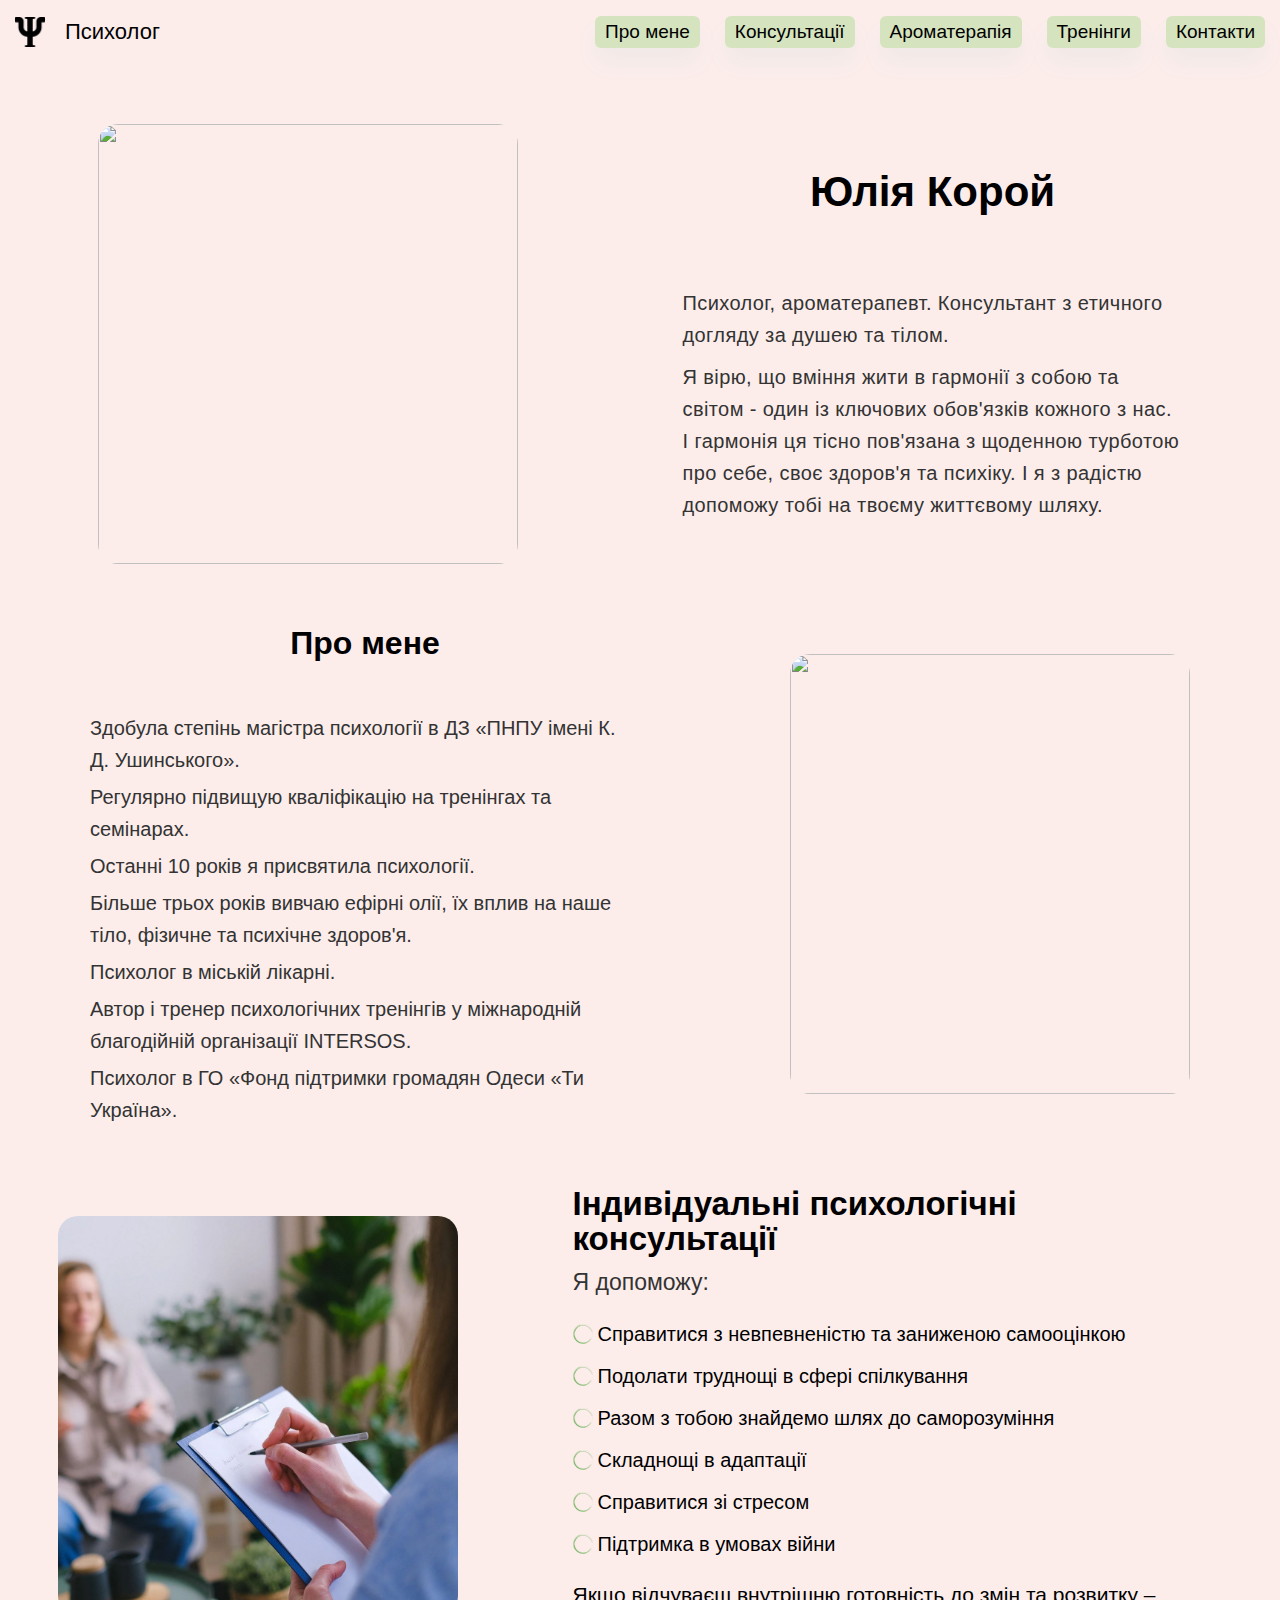
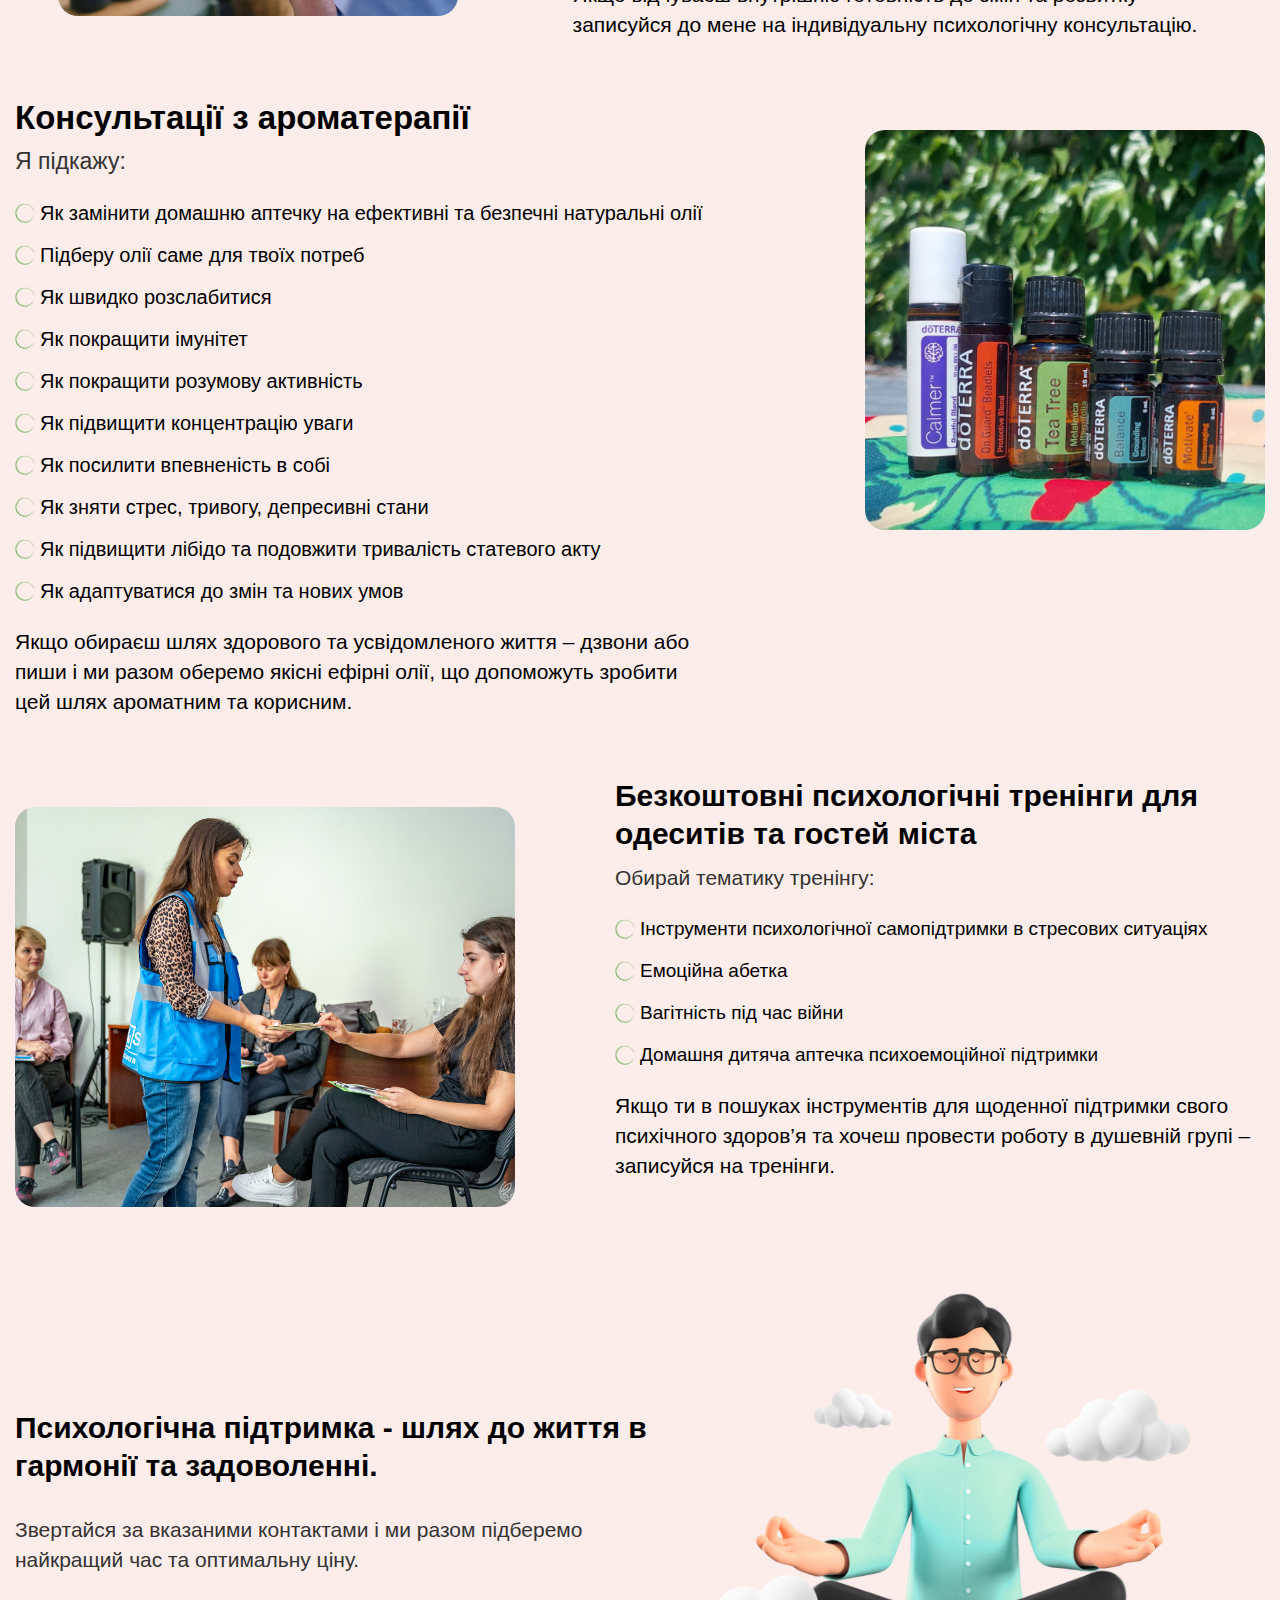
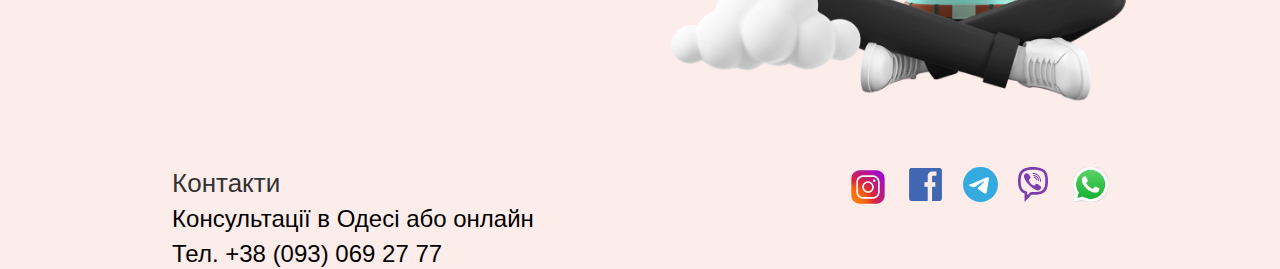
==== index.html @ 840926c4 "adaptive" ====
<!DOCTYPE html>
<html lang="en">
<head>
    <meta charset="UTF-8">
    <meta http-equiv="X-UA-Compatible" content="IE=edge">
    <meta name="viewport" content="width=device-width, initial-scale=1.0">
    <meta name="description" content="Юлія Корой, психолог, ароматерапевт, Одесса. Отметки &quot;Нравится&quot;: 155. -Індивідуальні психологічні консультації;
        -Консультації з ароматерапії;
        -Натуральні олії
        -МК з ароматерапії">
    <title>Yuliia Koroi</title>
    <link rel="stylesheet" href="css/style.min.css">
</head>
<body>
    <header class="header">
        <div class="container header-container">
            <div class="header-content">
                <figure class="header-content-logo-figure">
                    <img class="header-content-logo-img" src="img/3143057.png">
                </figure>
                <a class="header-content-author" href="#">
                    Психолог
                </a>
                <button class="hamburger hamburger--collapse" type="button">
                    <span class="hamburger-box">
                      <span class="hamburger-inner"></span>
                    </span>
                </button>
            </div>
            <nav class="nav">
                <ul class="nav-list">
                    <li class="nav-item">
                        <a class="nav-link" href="#about-me">
                            Про мене
                        </a>
                    </li>
                    <li class="nav-item">
                        <a class="nav-link" href="#services">
                            Консультації
                        </a>
                    </li>
                    <li class="nav-item">
                        <a class="nav-link" href="#consultation">
                            Ароматерапія
                        </a>
                    </li>
                    <li class="nav-item">
                        <a class="nav-link" href="#trainings">
                            Тренінги
                        </a>
                    </li>
                    <li class="nav-item">
                        <a class="nav-link" href="#contacts">
                            Контакти
                        </a>
                    </li>
                </ul>
            </nav>
            <div class="nav-mobile js-nav-mobile">
                <header class="nav-mobile-header">
                <div class="nav-mobile-content">
                    <figure class="nav-mobile-figure">
                        <img class="nav-mobile-img" src="img/3143057.png">
                    </figure>
                    <h3 class="nav-mobile-title">
                        Психолог-ароматерапевт
                    </h3>
                </div>
                    <button class="hamburger hamburger--collapse" type="button">
                        <span class="hamburger-box">
                          <span class="hamburger-inner"></span>
                        </span>
                    </button>
                </header>
                <ul class="nav-mobile-list">
                    <li class="nav-mobile-item">
                        <a class="nav-mobile-link" href="#about-me">
                            Про мене
                        </a>
                    </li>
                    <li class="nav-mobile-item">
                        <a class="nav-mobile-link" href="#services">
                            Психологічні консультації
                        </a>
                    </li>
                    <li class="nav-mobile-item">
                        <a class="nav-mobile-link" href="#consultation">
                            Консультації з ароматерапії
                        </a>
                    </li>
                    <li class="nav-mobile-item">
                        <a class="nav-mobile-link" href="#trainings">
                            Психологічні тренінги
                        </a>
                    </li>
                    <li class="nav-mobile-item">
                        <a class="nav-mobile-link" href="#contacts">
                            Контакти
                        </a>
                    </li>
                </ul>
            </div>
        </div>
    </header>
    <main class="main">
        <section class="psychologist">
            <div class="container psychologist-container">
                <figure class="psychologist-figure">
                    <img class="psychologist-img" src="img/psyhologist-yuliia.JPG"></img>
                </figure>
                <h2 class="psychologist-title psychologist-title-mobile">Юлія Корой</h2>
                <div class="psychologist-content">
                   <h2 class="psychologist-title psychologist-title-desktop">Юлія Корой</h2>
                   <div class="psychologist-paragraphs">
                        <p class="psychologist-text">
                            Психолог, ароматерапевт. Консультант з етичного догляду
                            за душею та тілом.
                        </p>
                        <p class="psychologist-text">
                            Я вірю, що вміння жити в гармонії з
                            собою та світом - один із ключових обов'язків кожного з нас.
                            І гармонія ця тісно пов'язана з щоденною турботою про себе,
                            своє здоров'я та психіку.
                            І я з радістю допоможу тобі на
                            твоєму життєвому шляху.
                        </p>
                    </div>
                </div>
            </div>
        </section>
        <section class="about-me" id="about-me">
            <div class="container about-me-container">
                <h2 class="about-me-title about-me-title-mobile">
                    Про мене
                </h2>
                <div class="about-me-content">
                    <h1 class="about-me-title about-me-title-desktop">
                        Про мене
                    </h1>
                    <div class="about-me-paragraphs">
                        <p class="about-me-text">
                            Здобула степінь магістра психології в ДЗ «ПНПУ імені К.
                            Д. Ушинського».
                        </p>
                        <p class="about-me-text">
                            Регулярно підвищую кваліфікацію на
                            тренінгах та семінарах.
                        </p>
                        <p class="about-me-text">
                            Останні 10 років я присвятила
                            психології.
                        </p>
                        <p class="about-me-text">
                            Більше трьох років вивчаю ефірні олії, їх
                            вплив на наше тіло, фізичне та психічне здоров'я. 
                        </p> 
                        <p class="about-me-text">
                            Психолог в міській лікарні.
                            </p>
                        <p class="about-me-text">
                            Автор і тренер психологічних
                            тренінгів у міжнародній благодійній організації INTERSOS. 
                        </p>
                        <p class="about-me-text">
                            Психолог в ГО «Фонд підтримки громадян Одеси «Ти Україна».
                        </p>
                    </div>
                </div>
                <figure class="about-me-figure">
                    <img class="about-me-img" src="img/about-me-yuliia2.JPG">
                </figure>  
            </div>
        </section>
        <section class="services" id="services">
            <div class="container services-container">
                <figure class="services-figure">
                    <img class="services-img" src="img/psyhologis-consultation.jpg">
                </figure>
                <h2 class="services-title services-title-mobile">
                    Індивідуальні психологічні консультації
                </h2>
                <div class="services-content">
                    <h2 class="services-title services-title-desktop">
                        Індивідуальні психологічні консультації
                    </h2>
                        <h3 class="services-subtitle">
                            Я допоможу:
                        </h3>
                        <ul class="services-list">
                            <li class="services-item">
                                Справитися з невпевненістю та заниженою самооцінкою
                            </li>
                            <li class="services-item">
                                Подолати труднощі в сфері спілкування
                            </li>
                            <li class="services-item">
                                Разом з тобою знайдемо шлях до саморозуміння
                            </li>
                            <li class="services-item">
                                Складнощі в адаптації
                            </li>
                            <li class="services-item">
                                Справитися зі стресом
                            </li>
                            <li class="services-item">
                                Підтримка в умовах війни
                            </li>
                        </ul>
                        <p class="services-text">
                            Якщо відчуваєш внутрішню готовність до змін та розвитку
                            – записуйся до мене на індивідуальну психологічну консультацію.
                        </p>
                    </div>
                </div>
        </section>
        <section class="consultation" id="consultation">
            <div class="container consultation-container">
                <h2 class="consultation-title consultation-title-mobile">
                    Консультації з ароматерапії
                </h2>
                <div class="consultation-content">
                    <h2 class="consultation-title consultation-title-desktop">
                        Консультації з ароматерапії
                    </h2>
                    <h3 class="consultation-subtitle">
                        Я підкажу:
                    </h3>
                    <ul class="consultation-list">
                        <li class="consultation-item">
                            Як замінити домашню аптечку на ефективні та безпечні натуральні олії
                        </li>
                        <li class="consultation-item">
                            Підберу олії саме для твоїх потреб
                        </li>
                        <li class="consultation-item">
                            Як швидко розслабитися
                        </li>
                        <li class="consultation-item">
                            Як покращити імунітет
                        </li>
                        <li class="consultation-item">
                            Як покращити розумову активність
                        </li>
                        <li class="consultation-item">
                            Як підвищити концентрацію уваги
                        </li>
                        <li class="consultation-item">
                            Як посилити впевненість в собі
                        </li>
                        <li class="consultation-item">
                            Як зняти стрес, тривогу, депресивні стани
                        </li>
                        <li class="consultation-item">
                            Як підвищити лібідо та подовжити тривалість статевого акту
                        </li>
                        <li class="consultation-item">
                            Як адаптуватися до змін та нових умов
                        </li>
                    </ul>
                    <p class="consultation-text">
                        Якщо обираєш шлях здорового та усвідомленого життя
                        – дзвони або пиши і ми разом оберемо якісні ефірні олії, що допоможуть
                        зробити цей шлях ароматним та корисним.
                    </p>  
                </div>
                <figure class="consultation-figure">
                    <img class="consultation-img" src="img/aroma-therapia.jpg">
                </figure> 
            </div>
        </section>
        <section class="trainings" id="trainings">
            <div class="container trainings-container">
                <figure class="trainings-figure">
                    <img class="trainings-img" src="img/training.jpg">
                </figure>
                <h2 class="trainings-title trainings-title-mobile">
                    Безкоштовні психологічні тренінги для одеситів та гостей міста
                </h2>
                <div class="trainings-content">
                    <h2 class="trainings-title trainings-title-desktop">
                        Безкоштовні психологічні тренінги для одеситів та гостей міста
                    </h2>
                    <h3 class="trainings-subtitle">
                        Обирай тематику тренінгу:
                    </h3>
                    <ul class="trainings-list">
                        <li class="trainings-item">
                            Інструменти психологічної самопідтримки в стресових ситуаціях
                        </li>
                        <li class="trainings-item">
                            Емоційна абетка
                        </li>
                        <li class="trainings-item">
                            Вагітність під час війни
                        </li>
                        <li class="trainings-item">
                            Домашня дитяча аптечка психоемоційної підтримки
                        </li>
                    </ul>
                    <p class="trainings-text">
                        Якщо ти в пошуках інструментів для щоденної підтримки
                        свого психічного здоров’я та хочеш провести роботу в
                        душевній групі – записуйся на тренінги.
                    </p>
                </div>
            </div>
        </section>
        <section class="intro">
            <div class="container intro-container">
                <div class="intro-content">
                    <h2 class="intro-title">
                        Психологічна підтримка - шлях до життя в гармонії
                        та задоволенні. 
                    </h2>
                    <h3 class="intro-subtitle">
                        Звертайся за вказаними контактами і ми разом підберемо
                        найкращий час та оптимальну ціну.
                    </h3>
                </div>
                <figure class="intro-figure">
                    <img class="intro-img" src="img/intro-meditation-img.png">
                </figure>
            </div>
        </section>
    </main>
    <footer class="footer" id="contacts">
        <div class="container footer-container">
            <div class="footer-contacts">
                <h3 class="footer-title">Контакти</h3>
                <ul class="footer-list">
                    <li class="footer-item">
                        Консультації в Одесі або онлайн
                    </li>
                    <li class="footer-item">
                        <a class="footer-link" href="tel:+380930692777">
                            Тел. +38 (093) 069 27 77 
                        </a>
                    </li>
                </ul>
        </div>
            <ul class="social-list">
                <li class="social-item">
                    <a class="social-link social-link-instagram" href="https://www.instagram.com/yuliia.koroi/">  
                    </a>
                </li>
                <li class="social-item">
                    <a class="social-link social-link-facebook" href="https://www.facebook.com/yuliia.koroi/">
                    </a>
                </li>
                <li class="social-item">
                    <a class="social-link social-link-telegram"  href="https://telegram.me/Yuliia_koroi">
                    </a> 
                </li>
                <li class="social-item">
                    <a class="social-link social-link-viber" href="viber://chat?number=+380930692777">  
                    </a>
                </li>
                <li class="social-item">
                    <a class="social-link social-link-watsapp" href="whatsapp://send?phone=+380930692777">  
                    </a>
                </li>
            </ul>
        </div>
    </footer>

    <script src="./script/jquery-3.6.0.min.js"></script>
    <script src="./script/script.js"></script>
</body>
</html>
---- css/style.min.css ----
/*! destyle.css v3.0.2 | MIT License | https://github.com/nicolas-cusan/destyle.css */*,::before,::after{box-sizing:border-box;border-style:solid;border-width:0}html{line-height:1.15;-webkit-text-size-adjust:100%;-webkit-tap-highlight-color:rgba(0,0,0,0)}body{margin:0}main{display:block}p,table,blockquote,address,pre,iframe,form,figure,dl{margin:0}h1,h2,h3,h4,h5,h6{font-size:inherit;font-weight:inherit;margin:0}ul,ol{margin:0;padding:0;list-style:none}dt{font-weight:bold}dd{margin-left:0}hr{box-sizing:content-box;height:0;overflow:visible;border-top-width:1px;margin:0;clear:both;color:inherit}pre{font-family:monospace,monospace;font-size:inherit}address{font-style:inherit}a{background-color:rgba(0,0,0,0);text-decoration:none;color:inherit}abbr[title]{-webkit-text-decoration:underline dotted;text-decoration:underline dotted}b,strong{font-weight:bolder}code,kbd,samp{font-family:monospace,monospace;font-size:inherit}small{font-size:80%}sub,sup{font-size:75%;line-height:0;position:relative;vertical-align:baseline}sub{bottom:-0.25em}sup{top:-0.5em}svg,img,embed,object,iframe{vertical-align:bottom}button,input,optgroup,select,textarea{-webkit-appearance:none;-moz-appearance:none;appearance:none;vertical-align:middle;color:inherit;font:inherit;background:rgba(0,0,0,0);padding:0;margin:0;border-radius:0;text-align:inherit;text-transform:inherit}[type=checkbox]{-webkit-appearance:checkbox;-moz-appearance:checkbox;appearance:checkbox}[type=radio]{-webkit-appearance:radio;-moz-appearance:radio;appearance:radio}button,[type=button],[type=reset],[type=submit]{cursor:pointer}button:disabled,[type=button]:disabled,[type=reset]:disabled,[type=submit]:disabled{cursor:default}:-moz-focusring{outline:auto}select:disabled{opacity:inherit}option{padding:0}fieldset{margin:0;padding:0;min-width:0}legend{padding:0}progress{vertical-align:baseline}textarea{overflow:auto}[type=number]::-webkit-inner-spin-button,[type=number]::-webkit-outer-spin-button{height:auto}[type=search]{outline-offset:-2px}[type=search]::-webkit-search-decoration{-webkit-appearance:none}::-webkit-file-upload-button{-webkit-appearance:button;font:inherit}label[for]{cursor:pointer}details{display:block}summary{display:list-item}[contenteditable]:focus{outline:auto}table{border-color:inherit;border-collapse:collapse}caption{text-align:left}td,th{vertical-align:top;padding:0}th{text-align:left;font-weight:bold}@font-face{font-family:"Inter";font-weight:normal;src:url('"fonts/Inter-Bold" 700.eot?') format("eot"),url('"fonts/Inter-Bold" 700.woff2') format("woff2"),url('"fonts/Inter-Bold" 700.woff') format("woff"),url('"fonts/Inter-Bold" 700.ttf') format("truetype"),url('"fonts/Inter-Bold" 700.svg#Inter') format("svg");font-display:auto}@font-face{font-family:"Inter";font-weight:normal;src:url('"fonts/Inter-Regular" 400.eot?') format("eot"),url('"fonts/Inter-Regular" 400.woff2') format("woff2"),url('"fonts/Inter-Regular" 400.woff') format("woff"),url('"fonts/Inter-Regular" 400.ttf') format("truetype"),url('"fonts/Inter-Regular" 400.svg#Inter') format("svg");font-display:auto}@font-face{font-family:"Inter";font-weight:normal;src:url('"fonts/Inter-Medium" 400.eot?') format("eot"),url('"fonts/Inter-Medium" 400.woff2') format("woff2"),url('"fonts/Inter-Medium" 400.woff') format("woff"),url('"fonts/Inter-Medium" 400.ttf') format("truetype"),url('"fonts/Inter-Medium" 400.svg#Inter') format("svg");font-display:auto}/*!
 * Hamburgers
 * @description Tasty CSS-animated hamburgers
 * @author Jonathan Suh @jonsuh
 * @site https://jonsuh.com/hamburgers
 * @link https://github.com/jonsuh/hamburgers
 */.hamburger{font:inherit;display:inline-block;overflow:visible;margin:0;padding:15px;cursor:pointer;transition-timing-function:linear;transition-duration:.15s;transition-property:opacity,filter;text-transform:none;color:inherit;border:0;background-color:rgba(0,0,0,0)}.hamburger.is-active:hover,.hamburger:hover{opacity:.7}.hamburger.is-active .hamburger-inner,.hamburger.is-active .hamburger-inner:after,.hamburger.is-active .hamburger-inner:before{background-color:#000}.hamburger-box{position:relative;display:inline-block;width:40px;height:24px}.hamburger-inner{top:50%;display:block;margin-top:-2px}.hamburger-inner,.hamburger-inner:after,.hamburger-inner:before{position:absolute;width:40px;height:4px;transition-timing-function:ease;transition-duration:.15s;transition-property:transform;border-radius:4px;background-color:#000}.hamburger-inner:after,.hamburger-inner:before{display:block;content:""}.hamburger-inner:before{top:-10px}.hamburger-inner:after{bottom:-10px}.hamburger--3dx .hamburger-box{perspective:80px}.hamburger--3dx .hamburger-inner{transition:transform .15s cubic-bezier(0.645, 0.045, 0.355, 1),background-color 0s cubic-bezier(0.645, 0.045, 0.355, 1) .1s}.hamburger--3dx .hamburger-inner:after,.hamburger--3dx .hamburger-inner:before{transition:transform 0s cubic-bezier(0.645, 0.045, 0.355, 1) .1s}.hamburger--3dx.is-active .hamburger-inner{transform:rotateY(180deg);background-color:rgba(0,0,0,0) !important}.hamburger--3dx.is-active .hamburger-inner:before{transform:translate3d(0, 10px, 0) rotate(45deg)}.hamburger--3dx.is-active .hamburger-inner:after{transform:translate3d(0, -10px, 0) rotate(-45deg)}.hamburger--3dx-r .hamburger-box{perspective:80px}.hamburger--3dx-r .hamburger-inner{transition:transform .15s cubic-bezier(0.645, 0.045, 0.355, 1),background-color 0s cubic-bezier(0.645, 0.045, 0.355, 1) .1s}.hamburger--3dx-r .hamburger-inner:after,.hamburger--3dx-r .hamburger-inner:before{transition:transform 0s cubic-bezier(0.645, 0.045, 0.355, 1) .1s}.hamburger--3dx-r.is-active .hamburger-inner{transform:rotateY(-180deg);background-color:rgba(0,0,0,0) !important}.hamburger--3dx-r.is-active .hamburger-inner:before{transform:translate3d(0, 10px, 0) rotate(45deg)}.hamburger--3dx-r.is-active .hamburger-inner:after{transform:translate3d(0, -10px, 0) rotate(-45deg)}.hamburger--3dy .hamburger-box{perspective:80px}.hamburger--3dy .hamburger-inner{transition:transform .15s cubic-bezier(0.645, 0.045, 0.355, 1),background-color 0s cubic-bezier(0.645, 0.045, 0.355, 1) .1s}.hamburger--3dy .hamburger-inner:after,.hamburger--3dy .hamburger-inner:before{transition:transform 0s cubic-bezier(0.645, 0.045, 0.355, 1) .1s}.hamburger--3dy.is-active .hamburger-inner{transform:rotateX(-180deg);background-color:rgba(0,0,0,0) !important}.hamburger--3dy.is-active .hamburger-inner:before{transform:translate3d(0, 10px, 0) rotate(45deg)}.hamburger--3dy.is-active .hamburger-inner:after{transform:translate3d(0, -10px, 0) rotate(-45deg)}.hamburger--3dy-r .hamburger-box{perspective:80px}.hamburger--3dy-r .hamburger-inner{transition:transform .15s cubic-bezier(0.645, 0.045, 0.355, 1),background-color 0s cubic-bezier(0.645, 0.045, 0.355, 1) .1s}.hamburger--3dy-r .hamburger-inner:after,.hamburger--3dy-r .hamburger-inner:before{transition:transform 0s cubic-bezier(0.645, 0.045, 0.355, 1) .1s}.hamburger--3dy-r.is-active .hamburger-inner{transform:rotateX(180deg);background-color:rgba(0,0,0,0) !important}.hamburger--3dy-r.is-active .hamburger-inner:before{transform:translate3d(0, 10px, 0) rotate(45deg)}.hamburger--3dy-r.is-active .hamburger-inner:after{transform:translate3d(0, -10px, 0) rotate(-45deg)}.hamburger--3dxy .hamburger-box{perspective:80px}.hamburger--3dxy .hamburger-inner{transition:transform .15s cubic-bezier(0.645, 0.045, 0.355, 1),background-color 0s cubic-bezier(0.645, 0.045, 0.355, 1) .1s}.hamburger--3dxy .hamburger-inner:after,.hamburger--3dxy .hamburger-inner:before{transition:transform 0s cubic-bezier(0.645, 0.045, 0.355, 1) .1s}.hamburger--3dxy.is-active .hamburger-inner{transform:rotateX(180deg) rotateY(180deg);background-color:rgba(0,0,0,0) !important}.hamburger--3dxy.is-active .hamburger-inner:before{transform:translate3d(0, 10px, 0) rotate(45deg)}.hamburger--3dxy.is-active .hamburger-inner:after{transform:translate3d(0, -10px, 0) rotate(-45deg)}.hamburger--3dxy-r .hamburger-box{perspective:80px}.hamburger--3dxy-r .hamburger-inner{transition:transform .15s cubic-bezier(0.645, 0.045, 0.355, 1),background-color 0s cubic-bezier(0.645, 0.045, 0.355, 1) .1s}.hamburger--3dxy-r .hamburger-inner:after,.hamburger--3dxy-r .hamburger-inner:before{transition:transform 0s cubic-bezier(0.645, 0.045, 0.355, 1) .1s}.hamburger--3dxy-r.is-active .hamburger-inner{transform:rotateX(180deg) rotateY(180deg) rotate(-180deg);background-color:rgba(0,0,0,0) !important}.hamburger--3dxy-r.is-active .hamburger-inner:before{transform:translate3d(0, 10px, 0) rotate(45deg)}.hamburger--3dxy-r.is-active .hamburger-inner:after{transform:translate3d(0, -10px, 0) rotate(-45deg)}.hamburger--arrow.is-active .hamburger-inner:before{transform:translate3d(-8px, 0, 0) rotate(-45deg) scaleX(0.7)}.hamburger--arrow.is-active .hamburger-inner:after{transform:translate3d(-8px, 0, 0) rotate(45deg) scaleX(0.7)}.hamburger--arrow-r.is-active .hamburger-inner:before{transform:translate3d(8px, 0, 0) rotate(45deg) scaleX(0.7)}.hamburger--arrow-r.is-active .hamburger-inner:after{transform:translate3d(8px, 0, 0) rotate(-45deg) scaleX(0.7)}.hamburger--arrowalt .hamburger-inner:before{transition:top .1s ease .1s,transform .1s cubic-bezier(0.165, 0.84, 0.44, 1)}.hamburger--arrowalt .hamburger-inner:after{transition:bottom .1s ease .1s,transform .1s cubic-bezier(0.165, 0.84, 0.44, 1)}.hamburger--arrowalt.is-active .hamburger-inner:before{top:0;transition:top .1s ease,transform .1s cubic-bezier(0.895, 0.03, 0.685, 0.22) .1s;transform:translate3d(-8px, -10px, 0) rotate(-45deg) scaleX(0.7)}.hamburger--arrowalt.is-active .hamburger-inner:after{bottom:0;transition:bottom .1s ease,transform .1s cubic-bezier(0.895, 0.03, 0.685, 0.22) .1s;transform:translate3d(-8px, 10px, 0) rotate(45deg) scaleX(0.7)}.hamburger--arrowalt-r .hamburger-inner:before{transition:top .1s ease .1s,transform .1s cubic-bezier(0.165, 0.84, 0.44, 1)}.hamburger--arrowalt-r .hamburger-inner:after{transition:bottom .1s ease .1s,transform .1s cubic-bezier(0.165, 0.84, 0.44, 1)}.hamburger--arrowalt-r.is-active .hamburger-inner:before{top:0;transition:top .1s ease,transform .1s cubic-bezier(0.895, 0.03, 0.685, 0.22) .1s;transform:translate3d(8px, -10px, 0) rotate(45deg) scaleX(0.7)}.hamburger--arrowalt-r.is-active .hamburger-inner:after{bottom:0;transition:bottom .1s ease,transform .1s cubic-bezier(0.895, 0.03, 0.685, 0.22) .1s;transform:translate3d(8px, 10px, 0) rotate(-45deg) scaleX(0.7)}.hamburger--arrowturn.is-active .hamburger-inner{transform:rotate(-180deg)}.hamburger--arrowturn.is-active .hamburger-inner:before{transform:translate3d(8px, 0, 0) rotate(45deg) scaleX(0.7)}.hamburger--arrowturn.is-active .hamburger-inner:after{transform:translate3d(8px, 0, 0) rotate(-45deg) scaleX(0.7)}.hamburger--arrowturn-r.is-active .hamburger-inner{transform:rotate(-180deg)}.hamburger--arrowturn-r.is-active .hamburger-inner:before{transform:translate3d(-8px, 0, 0) rotate(-45deg) scaleX(0.7)}.hamburger--arrowturn-r.is-active .hamburger-inner:after{transform:translate3d(-8px, 0, 0) rotate(45deg) scaleX(0.7)}.hamburger--boring .hamburger-inner,.hamburger--boring .hamburger-inner:after,.hamburger--boring .hamburger-inner:before{transition-property:none}.hamburger--boring.is-active .hamburger-inner{transform:rotate(45deg)}.hamburger--boring.is-active .hamburger-inner:before{top:0;opacity:0}.hamburger--boring.is-active .hamburger-inner:after{bottom:0;transform:rotate(-90deg)}.hamburger--collapse .hamburger-inner{top:auto;bottom:0;transition-delay:.13s;transition-timing-function:cubic-bezier(0.55, 0.055, 0.675, 0.19);transition-duration:.13s}.hamburger--collapse .hamburger-inner:after{top:-20px;transition:top .2s cubic-bezier(0.33333, 0.66667, 0.66667, 1) .2s,opacity .1s linear}.hamburger--collapse .hamburger-inner:before{transition:top .12s cubic-bezier(0.33333, 0.66667, 0.66667, 1) .2s,transform .13s cubic-bezier(0.55, 0.055, 0.675, 0.19)}.hamburger--collapse.is-active .hamburger-inner{transition-delay:.22s;transition-timing-function:cubic-bezier(0.215, 0.61, 0.355, 1);transform:translate3d(0, -10px, 0) rotate(-45deg)}.hamburger--collapse.is-active .hamburger-inner:after{top:0;transition:top .2s cubic-bezier(0.33333, 0, 0.66667, 0.33333),opacity .1s linear .22s;opacity:0}.hamburger--collapse.is-active .hamburger-inner:before{top:0;transition:top .1s cubic-bezier(0.33333, 0, 0.66667, 0.33333) .16s,transform .13s cubic-bezier(0.215, 0.61, 0.355, 1) .25s;transform:rotate(-90deg)}.hamburger--collapse-r .hamburger-inner{top:auto;bottom:0;transition-delay:.13s;transition-timing-function:cubic-bezier(0.55, 0.055, 0.675, 0.19);transition-duration:.13s}.hamburger--collapse-r .hamburger-inner:after{top:-20px;transition:top .2s cubic-bezier(0.33333, 0.66667, 0.66667, 1) .2s,opacity .1s linear}.hamburger--collapse-r .hamburger-inner:before{transition:top .12s cubic-bezier(0.33333, 0.66667, 0.66667, 1) .2s,transform .13s cubic-bezier(0.55, 0.055, 0.675, 0.19)}.hamburger--collapse-r.is-active .hamburger-inner{transition-delay:.22s;transition-timing-function:cubic-bezier(0.215, 0.61, 0.355, 1);transform:translate3d(0, -10px, 0) rotate(45deg)}.hamburger--collapse-r.is-active .hamburger-inner:after{top:0;transition:top .2s cubic-bezier(0.33333, 0, 0.66667, 0.33333),opacity .1s linear .22s;opacity:0}.hamburger--collapse-r.is-active .hamburger-inner:before{top:0;transition:top .1s cubic-bezier(0.33333, 0, 0.66667, 0.33333) .16s,transform .13s cubic-bezier(0.215, 0.61, 0.355, 1) .25s;transform:rotate(90deg)}.hamburger--elastic .hamburger-inner{top:2px;transition-timing-function:cubic-bezier(0.68, -0.55, 0.265, 1.55);transition-duration:.275s}.hamburger--elastic .hamburger-inner:before{top:10px;transition:opacity .125s ease .275s}.hamburger--elastic .hamburger-inner:after{top:20px;transition:transform .275s cubic-bezier(0.68, -0.55, 0.265, 1.55)}.hamburger--elastic.is-active .hamburger-inner{transition-delay:75ms;transform:translate3d(0, 10px, 0) rotate(135deg)}.hamburger--elastic.is-active .hamburger-inner:before{transition-delay:0s;opacity:0}.hamburger--elastic.is-active .hamburger-inner:after{transition-delay:75ms;transform:translate3d(0, -20px, 0) rotate(-270deg)}.hamburger--elastic-r .hamburger-inner{top:2px;transition-timing-function:cubic-bezier(0.68, -0.55, 0.265, 1.55);transition-duration:.275s}.hamburger--elastic-r .hamburger-inner:before{top:10px;transition:opacity .125s ease .275s}.hamburger--elastic-r .hamburger-inner:after{top:20px;transition:transform .275s cubic-bezier(0.68, -0.55, 0.265, 1.55)}.hamburger--elastic-r.is-active .hamburger-inner{transition-delay:75ms;transform:translate3d(0, 10px, 0) rotate(-135deg)}.hamburger--elastic-r.is-active .hamburger-inner:before{transition-delay:0s;opacity:0}.hamburger--elastic-r.is-active .hamburger-inner:after{transition-delay:75ms;transform:translate3d(0, -20px, 0) rotate(270deg)}.hamburger--emphatic{overflow:hidden}.hamburger--emphatic .hamburger-inner{transition:background-color .125s ease-in .175s}.hamburger--emphatic .hamburger-inner:before{left:0;transition:transform .125s cubic-bezier(0.6, 0.04, 0.98, 0.335),top .05s linear .125s,left .125s ease-in .175s}.hamburger--emphatic .hamburger-inner:after{top:10px;right:0;transition:transform .125s cubic-bezier(0.6, 0.04, 0.98, 0.335),top .05s linear .125s,right .125s ease-in .175s}.hamburger--emphatic.is-active .hamburger-inner{transition-delay:0s;transition-timing-function:ease-out;background-color:rgba(0,0,0,0) !important}.hamburger--emphatic.is-active .hamburger-inner:before{top:-80px;left:-80px;transition:left .125s ease-out,top .05s linear .125s,transform .125s cubic-bezier(0.075, 0.82, 0.165, 1) .175s;transform:translate3d(80px, 80px, 0) rotate(45deg)}.hamburger--emphatic.is-active .hamburger-inner:after{top:-80px;right:-80px;transition:right .125s ease-out,top .05s linear .125s,transform .125s cubic-bezier(0.075, 0.82, 0.165, 1) .175s;transform:translate3d(-80px, 80px, 0) rotate(-45deg)}.hamburger--emphatic-r{overflow:hidden}.hamburger--emphatic-r .hamburger-inner{transition:background-color .125s ease-in .175s}.hamburger--emphatic-r .hamburger-inner:before{left:0;transition:transform .125s cubic-bezier(0.6, 0.04, 0.98, 0.335),top .05s linear .125s,left .125s ease-in .175s}.hamburger--emphatic-r .hamburger-inner:after{top:10px;right:0;transition:transform .125s cubic-bezier(0.6, 0.04, 0.98, 0.335),top .05s linear .125s,right .125s ease-in .175s}.hamburger--emphatic-r.is-active .hamburger-inner{transition-delay:0s;transition-timing-function:ease-out;background-color:rgba(0,0,0,0) !important}.hamburger--emphatic-r.is-active .hamburger-inner:before{top:80px;left:-80px;transition:left .125s ease-out,top .05s linear .125s,transform .125s cubic-bezier(0.075, 0.82, 0.165, 1) .175s;transform:translate3d(80px, -80px, 0) rotate(-45deg)}.hamburger--emphatic-r.is-active .hamburger-inner:after{top:80px;right:-80px;transition:right .125s ease-out,top .05s linear .125s,transform .125s cubic-bezier(0.075, 0.82, 0.165, 1) .175s;transform:translate3d(-80px, -80px, 0) rotate(45deg)}.hamburger--minus .hamburger-inner:after,.hamburger--minus .hamburger-inner:before{transition:bottom .08s ease-out 0s,top .08s ease-out 0s,opacity 0s linear}.hamburger--minus.is-active .hamburger-inner:after,.hamburger--minus.is-active .hamburger-inner:before{transition:bottom .08s ease-out,top .08s ease-out,opacity 0s linear .08s;opacity:0}.hamburger--minus.is-active .hamburger-inner:before{top:0}.hamburger--minus.is-active .hamburger-inner:after{bottom:0}.hamburger--slider .hamburger-inner{top:2px}.hamburger--slider .hamburger-inner:before{top:10px;transition-timing-function:ease;transition-duration:.15s;transition-property:transform,opacity}.hamburger--slider .hamburger-inner:after{top:20px}.hamburger--slider.is-active .hamburger-inner{transform:translate3d(0, 10px, 0) rotate(45deg)}.hamburger--slider.is-active .hamburger-inner:before{transform:rotate(-45deg) translate3d(-5.71429px, -6px, 0);opacity:0}.hamburger--slider.is-active .hamburger-inner:after{transform:translate3d(0, -20px, 0) rotate(-90deg)}.hamburger--slider-r .hamburger-inner{top:2px}.hamburger--slider-r .hamburger-inner:before{top:10px;transition-timing-function:ease;transition-duration:.15s;transition-property:transform,opacity}.hamburger--slider-r .hamburger-inner:after{top:20px}.hamburger--slider-r.is-active .hamburger-inner{transform:translate3d(0, 10px, 0) rotate(-45deg)}.hamburger--slider-r.is-active .hamburger-inner:before{transform:rotate(45deg) translate3d(5.71429px, -6px, 0);opacity:0}.hamburger--slider-r.is-active .hamburger-inner:after{transform:translate3d(0, -20px, 0) rotate(90deg)}.hamburger--spin .hamburger-inner{transition-timing-function:cubic-bezier(0.55, 0.055, 0.675, 0.19);transition-duration:.22s}.hamburger--spin .hamburger-inner:before{transition:top .1s ease-in .25s,opacity .1s ease-in}.hamburger--spin .hamburger-inner:after{transition:bottom .1s ease-in .25s,transform .22s cubic-bezier(0.55, 0.055, 0.675, 0.19)}.hamburger--spin.is-active .hamburger-inner{transition-delay:.12s;transition-timing-function:cubic-bezier(0.215, 0.61, 0.355, 1);transform:rotate(225deg)}.hamburger--spin.is-active .hamburger-inner:before{top:0;transition:top .1s ease-out,opacity .1s ease-out .12s;opacity:0}.hamburger--spin.is-active .hamburger-inner:after{bottom:0;transition:bottom .1s ease-out,transform .22s cubic-bezier(0.215, 0.61, 0.355, 1) .12s;transform:rotate(-90deg)}.hamburger--spin-r .hamburger-inner{transition-timing-function:cubic-bezier(0.55, 0.055, 0.675, 0.19);transition-duration:.22s}.hamburger--spin-r .hamburger-inner:before{transition:top .1s ease-in .25s,opacity .1s ease-in}.hamburger--spin-r .hamburger-inner:after{transition:bottom .1s ease-in .25s,transform .22s cubic-bezier(0.55, 0.055, 0.675, 0.19)}.hamburger--spin-r.is-active .hamburger-inner{transition-delay:.12s;transition-timing-function:cubic-bezier(0.215, 0.61, 0.355, 1);transform:rotate(-225deg)}.hamburger--spin-r.is-active .hamburger-inner:before{top:0;transition:top .1s ease-out,opacity .1s ease-out .12s;opacity:0}.hamburger--spin-r.is-active .hamburger-inner:after{bottom:0;transition:bottom .1s ease-out,transform .22s cubic-bezier(0.215, 0.61, 0.355, 1) .12s;transform:rotate(90deg)}.hamburger--spring .hamburger-inner{top:2px;transition:background-color 0s linear .13s}.hamburger--spring .hamburger-inner:before{top:10px;transition:top .1s cubic-bezier(0.33333, 0.66667, 0.66667, 1) .2s,transform .13s cubic-bezier(0.55, 0.055, 0.675, 0.19)}.hamburger--spring .hamburger-inner:after{top:20px;transition:top .2s cubic-bezier(0.33333, 0.66667, 0.66667, 1) .2s,transform .13s cubic-bezier(0.55, 0.055, 0.675, 0.19)}.hamburger--spring.is-active .hamburger-inner{transition-delay:.22s;background-color:rgba(0,0,0,0) !important}.hamburger--spring.is-active .hamburger-inner:before{top:0;transition:top .1s cubic-bezier(0.33333, 0, 0.66667, 0.33333) .15s,transform .13s cubic-bezier(0.215, 0.61, 0.355, 1) .22s;transform:translate3d(0, 10px, 0) rotate(45deg)}.hamburger--spring.is-active .hamburger-inner:after{top:0;transition:top .2s cubic-bezier(0.33333, 0, 0.66667, 0.33333),transform .13s cubic-bezier(0.215, 0.61, 0.355, 1) .22s;transform:translate3d(0, 10px, 0) rotate(-45deg)}.hamburger--spring-r .hamburger-inner{top:auto;bottom:0;transition-delay:0s;transition-timing-function:cubic-bezier(0.55, 0.055, 0.675, 0.19);transition-duration:.13s}.hamburger--spring-r .hamburger-inner:after{top:-20px;transition:top .2s cubic-bezier(0.33333, 0.66667, 0.66667, 1) .2s,opacity 0s linear}.hamburger--spring-r .hamburger-inner:before{transition:top .1s cubic-bezier(0.33333, 0.66667, 0.66667, 1) .2s,transform .13s cubic-bezier(0.55, 0.055, 0.675, 0.19)}.hamburger--spring-r.is-active .hamburger-inner{transition-delay:.22s;transition-timing-function:cubic-bezier(0.215, 0.61, 0.355, 1);transform:translate3d(0, -10px, 0) rotate(-45deg)}.hamburger--spring-r.is-active .hamburger-inner:after{top:0;transition:top .2s cubic-bezier(0.33333, 0, 0.66667, 0.33333),opacity 0s linear .22s;opacity:0}.hamburger--spring-r.is-active .hamburger-inner:before{top:0;transition:top .1s cubic-bezier(0.33333, 0, 0.66667, 0.33333) .15s,transform .13s cubic-bezier(0.215, 0.61, 0.355, 1) .22s;transform:rotate(90deg)}.hamburger--stand .hamburger-inner{transition:transform 75ms cubic-bezier(0.55, 0.055, 0.675, 0.19) .15s,background-color 0s linear 75ms}.hamburger--stand .hamburger-inner:before{transition:top 75ms ease-in 75ms,transform 75ms cubic-bezier(0.55, 0.055, 0.675, 0.19) 0s}.hamburger--stand .hamburger-inner:after{transition:bottom 75ms ease-in 75ms,transform 75ms cubic-bezier(0.55, 0.055, 0.675, 0.19) 0s}.hamburger--stand.is-active .hamburger-inner{transition:transform 75ms cubic-bezier(0.215, 0.61, 0.355, 1) 0s,background-color 0s linear .15s;transform:rotate(90deg);background-color:rgba(0,0,0,0) !important}.hamburger--stand.is-active .hamburger-inner:before{top:0;transition:top 75ms ease-out .1s,transform 75ms cubic-bezier(0.215, 0.61, 0.355, 1) .15s;transform:rotate(-45deg)}.hamburger--stand.is-active .hamburger-inner:after{bottom:0;transition:bottom 75ms ease-out .1s,transform 75ms cubic-bezier(0.215, 0.61, 0.355, 1) .15s;transform:rotate(45deg)}.hamburger--stand-r .hamburger-inner{transition:transform 75ms cubic-bezier(0.55, 0.055, 0.675, 0.19) .15s,background-color 0s linear 75ms}.hamburger--stand-r .hamburger-inner:before{transition:top 75ms ease-in 75ms,transform 75ms cubic-bezier(0.55, 0.055, 0.675, 0.19) 0s}.hamburger--stand-r .hamburger-inner:after{transition:bottom 75ms ease-in 75ms,transform 75ms cubic-bezier(0.55, 0.055, 0.675, 0.19) 0s}.hamburger--stand-r.is-active .hamburger-inner{transition:transform 75ms cubic-bezier(0.215, 0.61, 0.355, 1) 0s,background-color 0s linear .15s;transform:rotate(-90deg);background-color:rgba(0,0,0,0) !important}.hamburger--stand-r.is-active .hamburger-inner:before{top:0;transition:top 75ms ease-out .1s,transform 75ms cubic-bezier(0.215, 0.61, 0.355, 1) .15s;transform:rotate(-45deg)}.hamburger--stand-r.is-active .hamburger-inner:after{bottom:0;transition:bottom 75ms ease-out .1s,transform 75ms cubic-bezier(0.215, 0.61, 0.355, 1) .15s;transform:rotate(45deg)}.hamburger--squeeze .hamburger-inner{transition-timing-function:cubic-bezier(0.55, 0.055, 0.675, 0.19);transition-duration:75ms}.hamburger--squeeze .hamburger-inner:before{transition:top 75ms ease .12s,opacity 75ms ease}.hamburger--squeeze .hamburger-inner:after{transition:bottom 75ms ease .12s,transform 75ms cubic-bezier(0.55, 0.055, 0.675, 0.19)}.hamburger--squeeze.is-active .hamburger-inner{transition-delay:.12s;transition-timing-function:cubic-bezier(0.215, 0.61, 0.355, 1);transform:rotate(45deg)}.hamburger--squeeze.is-active .hamburger-inner:before{top:0;transition:top 75ms ease,opacity 75ms ease .12s;opacity:0}.hamburger--squeeze.is-active .hamburger-inner:after{bottom:0;transition:bottom 75ms ease,transform 75ms cubic-bezier(0.215, 0.61, 0.355, 1) .12s;transform:rotate(-90deg)}.hamburger--vortex .hamburger-inner{transition-timing-function:cubic-bezier(0.19, 1, 0.22, 1);transition-duration:.2s}.hamburger--vortex .hamburger-inner:after,.hamburger--vortex .hamburger-inner:before{transition-delay:.1s;transition-timing-function:linear;transition-duration:0s}.hamburger--vortex .hamburger-inner:before{transition-property:top,opacity}.hamburger--vortex .hamburger-inner:after{transition-property:bottom,transform}.hamburger--vortex.is-active .hamburger-inner{transition-timing-function:cubic-bezier(0.19, 1, 0.22, 1);transform:rotate(765deg)}.hamburger--vortex.is-active .hamburger-inner:after,.hamburger--vortex.is-active .hamburger-inner:before{transition-delay:0s}.hamburger--vortex.is-active .hamburger-inner:before{top:0;opacity:0}.hamburger--vortex.is-active .hamburger-inner:after{bottom:0;transform:rotate(90deg)}.hamburger--vortex-r .hamburger-inner{transition-timing-function:cubic-bezier(0.19, 1, 0.22, 1);transition-duration:.2s}.hamburger--vortex-r .hamburger-inner:after,.hamburger--vortex-r .hamburger-inner:before{transition-delay:.1s;transition-timing-function:linear;transition-duration:0s}.hamburger--vortex-r .hamburger-inner:before{transition-property:top,opacity}.hamburger--vortex-r .hamburger-inner:after{transition-property:bottom,transform}.hamburger--vortex-r.is-active .hamburger-inner{transition-timing-function:cubic-bezier(0.19, 1, 0.22, 1);transform:rotate(-765deg)}.hamburger--vortex-r.is-active .hamburger-inner:after,.hamburger--vortex-r.is-active .hamburger-inner:before{transition-delay:0s}.hamburger--vortex-r.is-active .hamburger-inner:before{top:0;opacity:0}.hamburger--vortex-r.is-active .hamburger-inner:after{bottom:0;transform:rotate(-90deg)}html{scroll-behavior:smooth}body{background-color:rgba(251,229,227,.7)}.container{width:100%;max-width:1280px;padding:0 15px;margin:0 auto}.header{padding:15px 0}.header-container{display:flex;align-items:center;justify-content:space-between}.header-content{display:flex;align-items:center}@media(max-width: 600px){.header-content{width:100%}}.header-content .hamburger{margin-left:auto;display:none}@media(max-width: 600px){.header-content .hamburger{display:block}}@media(max-width: 900px){.header-content .hamburger{display:block}}.header-content-author{font-family:"Inter",sans-serif;font-size:22px;color:#000;font-weight:500;line-height:34px}.header-content-author:hover{color:#3ec110;transition-duration:.25s;transition-property:all;transition-timing-function:linear}.header-content-logo-img{display:block;width:30px;height:30px;margin-right:20px}@media(max-width: 600px){.nav{display:none}}@media(max-width: 900px){.nav{display:none}}.nav-list{display:flex;align-items:center}.nav-item{margin-right:25px}.nav-item:last-child{margin-right:0}.nav-link{display:block;font-family:"Inter",sans-serif;font-size:19px;color:#000;font-weight:500;line-height:22px;background-color:rgba(62,193,16,.2);padding:5px 10px;box-shadow:0px 15px 25px rgba(0,185,182,.05);border-radius:6px;transition-duration:.25s;transition-property:all;transition-timing-function:linear}.nav-link:hover{background-color:rgba(251,229,227,.7)}.nav-mobile{position:fixed;background-color:#fbe5e3;top:0;left:0;width:100%;height:100%;display:none}.nav-mobile.is-active{display:block}.nav-mobile-link{font-family:"Inter",sans-serif;font-size:30px;color:#000;font-weight:500;line-height:45px}.nav-mobile-link:hover{color:crimson;transition-duration:.25s;transition-property:all;transition-timing-function:linear}.nav-mobile-item{margin-top:20px;padding:5px 8px}.nav-mobile-content{display:flex;margin-top:20px;padding:10px 10px}.nav-mobile-img{display:block;width:30px;height:30px;margin-right:20px}.nav-mobile-title{font-family:"Inter",sans-serif;font-size:35px;color:#000;font-weight:500;line-height:45px}.psychologist{margin-top:60px}@media(max-width: 900px){.psychologist{margin-top:20px}}.psychologist-container{display:flex;align-items:center;justify-content:space-around}@media(max-width: 900px){.psychologist-container{flex-direction:column}}.psychologist-figure{display:flex;flex-shrink:0;width:420px;height:440px;border-radius:20px;overflow:hidden}@media(max-width: 1024px){.psychologist-figure{max-width:340px;height:380px}}@media(max-width: 900px){.psychologist-figure{max-width:400px;height:440px;order:2;margin-top:30px}}@media(max-width: 600px){.psychologist-figure{max-width:360px;height:400px}}.psychologist-img{display:block;-o-object-fit:cover;object-fit:cover;width:100%;height:100%}.psychologist-paragraphs{margin-top:70px}@media(max-width: 900px){.psychologist-paragraphs{margin-top:40px}}.psychologist-title{font-family:"Inter",sans-serif;font-size:48px;color:#000;font-weight:700;line-height:57px;text-align:center}@media(max-width: 1280px){.psychologist-title{font-family:"Inter",sans-serif;font-size:42px;color:#000;font-weight:700;line-height:50px}}@media(max-width: 1024px){.psychologist-title{font-family:"Inter",sans-serif;font-size:35px;color:#000;font-weight:700;line-height:50px}}@media(max-width: 900px){.psychologist-title{font-family:"Inter",sans-serif;font-size:48px;color:#000;font-weight:700;line-height:57px}}@media(max-width: 600px){.psychologist-title{font-family:"Inter",sans-serif;font-size:42px;color:#000;font-weight:700;line-height:50px}}@media(max-width: 900px){.psychologist-title-desktop{display:none}}.psychologist-title-mobile{display:none}@media(max-width: 900px){.psychologist-title-mobile{display:block;order:1}}.psychologist-text{font-family:"Inter",sans-serif;font-size:24px;color:#333;font-weight:500;line-height:32px;letter-spacing:.02em;max-width:580px;margin-top:10px}@media(max-width: 1280px){.psychologist-text{font-family:"Inter",sans-serif;font-size:20px;color:#333;font-weight:500;line-height:32px;max-width:500px}}@media(max-width: 1024px){.psychologist-text{font-family:"Inter",sans-serif;font-size:20px;color:#333;font-weight:500;line-height:28px}}@media(max-width: 900px){.psychologist-text{font-family:"Inter",sans-serif;font-size:24px;color:#333;font-weight:500;line-height:32px;max-width:650px}}@media(max-width: 600px){.psychologist-text{font-family:"Inter",sans-serif;font-size:20px;color:#333;font-weight:500;line-height:28px;max-width:500px}}@media(max-width: 900px){.psychologist-content{order:3}}.about-me{margin-top:60px}.about-me-container{display:flex;justify-content:space-around}@media(max-width: 900px){.about-me-container{flex-direction:column;align-items:center}}@media(max-width: 900px){.about-me-content{order:3}}.about-me-figure{display:flex;flex-shrink:0;margin-top:30px;width:400px;height:440px;border-radius:20px;overflow:hidden}@media(max-width: 1024px){.about-me-figure{max-width:340px;height:380px}}@media(max-width: 900px){.about-me-figure{order:2;max-width:400px;height:440px}}@media(max-width: 600px){.about-me-figure{max-width:360px;height:400px}}.about-me-img{display:block;-o-object-fit:cover;object-fit:cover;width:100%;height:100%}.about-me-title{font-family:"Inter",sans-serif;font-size:48px;color:#000;font-weight:700;line-height:57px;text-align:center}@media(max-width: 1280px){.about-me-title{font-family:"Inter",sans-serif;font-size:32px;color:#000;font-weight:700;line-height:38px}}@media(max-width: 1024px){.about-me-title{font-family:"Inter",sans-serif;font-size:27px;color:#000;font-weight:700;line-height:37px}}@media(max-width: 900px){.about-me-title{font-family:"Inter",sans-serif;font-size:48px;color:#000;font-weight:700;line-height:57px;margin-top:40px}}@media(max-width: 600px){.about-me-title{font-family:"Inter",sans-serif;font-size:33px;color:#000;font-weight:700;line-height:40px}}@media(max-width: 900px){.about-me-title-desktop{display:none}}.about-me-title-mobile{display:none}@media(max-width: 900px){.about-me-title-mobile{display:block;order:1}}.about-me-paragraphs{margin-top:50px}.about-me-text{font-family:"Inter",sans-serif;font-size:24px;color:#333;font-weight:500;line-height:32px;margin-top:5px;max-width:600px}@media(max-width: 1280px){.about-me-text{font-family:"Inter",sans-serif;font-size:20px;color:#333;font-weight:500;line-height:32px;max-width:550px}}@media(max-width: 1024px){.about-me-text{font-family:"Inter",sans-serif;font-size:20px;color:#333;font-weight:500;line-height:28px}}@media(max-width: 900px){.about-me-text{font-family:"Inter",sans-serif;font-size:24px;color:#333;font-weight:500;line-height:32px;max-width:650px}}@media(max-width: 600px){.about-me-text{font-family:"Inter",sans-serif;font-size:20px;color:#333;font-weight:500;line-height:28px;max-width:500px}}.services{margin-top:60px}.services-container{display:flex;justify-content:space-around}@media(max-width: 900px){.services-container{flex-direction:column;align-items:center}}.services-figure{display:flex;flex-shrink:0;margin-top:30px;max-width:400px;height:400px;border-radius:20px;overflow:hidden;margin-right:30px}@media(max-width: 1024px){.services-figure{max-width:340px;height:380px}}@media(max-width: 900px){.services-figure{max-width:400px;height:400px;order:2;margin-right:0}}@media(max-width: 600px){.services-figure{max-width:400px;height:360px}}.services-img{display:block;-o-object-fit:cover;object-fit:cover;width:100%;height:100%}.services-title{font-family:"Inter",sans-serif;font-size:48px;color:#000;font-weight:700;line-height:57px}@media(max-width: 1280px){.services-title{font-family:"Inter",sans-serif;font-size:33px;color:#000;font-weight:700;line-height:35px}}@media(max-width: 1024px){.services-title{font-family:"Inter",sans-serif;font-size:27px;color:#000;font-weight:700;line-height:37px}}@media(max-width: 900px){.services-title{font-family:"Inter",sans-serif;font-size:43px;color:#000;font-weight:700;line-height:55px;margin-top:40px}}@media(max-width: 600px){.services-title{font-family:"Inter",sans-serif;font-size:27px;color:#000;font-weight:700;line-height:37px}}@media(max-width: 900px){.services-title-desktop{display:none}}.services-title-mobile{display:none;text-align:center}@media(max-width: 900px){.services-title-mobile{display:block;order:1}}.services-subtitle{font-family:"Inter",sans-serif;font-size:26px;color:#333;font-weight:500;line-height:30px;margin-top:20px}@media(max-width: 1280px){.services-subtitle{font-family:"Inter",sans-serif;font-size:23px;color:#333;font-weight:500;line-height:32px;margin-top:10px}}@media(max-width: 1024px){.services-subtitle{font-family:"Inter",sans-serif;font-size:23px;color:#333;font-weight:500;line-height:35px}}@media(max-width: 900px){.services-subtitle{font-family:"Inter",sans-serif;font-size:26px;color:#333;font-weight:500;line-height:30px;margin-top:20px}}@media(max-width: 600px){.services-subtitle{font-family:"Inter",sans-serif;font-size:23px;color:#333;font-weight:500;line-height:32px}}.services-list{margin-top:20px}.services-item{font-family:"Inter",sans-serif;font-size:20px;color:#000;font-weight:400;line-height:30px;margin-top:10px;display:flex;align-items:center}.services-item::before{content:"";background-image:url("../img/for-list.png");background-size:contain;background-repeat:no-repeat;display:block;width:20px;height:20px;margin-right:5px}@media(max-width: 1280px){.services-item{font-family:"Inter",sans-serif;font-size:20px;color:#000;font-weight:400;line-height:32px;margin-top:10px}}@media(max-width: 1024px){.services-item{font-family:"Inter",sans-serif;font-size:19px;color:#000;font-weight:400;line-height:28px}}@media(max-width: 900px){.services-item{font-family:"Inter",sans-serif;font-size:21px;color:#000;font-weight:400;line-height:30px;margin-top:10px}}@media(max-width: 600px){.services-item{font-family:"Inter",sans-serif;font-size:19px;color:#000;font-weight:400;line-height:28px}}.services-text{font-family:"Inter",sans-serif;font-size:24px;color:#000;font-weight:500;line-height:30px;margin-top:20px}@media(max-width: 1280px){.services-text{font-family:"Inter",sans-serif;font-size:21px;color:#000;font-weight:500;line-height:30px}}@media(max-width: 900px){.services-text{font-family:"Inter",sans-serif;font-size:24px;color:#000;font-weight:500;line-height:30px;margin-top:20px}}@media(max-width: 600px){.services-text{font-family:"Inter",sans-serif;font-size:22px;color:#000;font-weight:500;line-height:30px}}.services-content{max-width:650px;order:3}.consultation{margin-top:60px}.consultation-container{display:flex;justify-content:space-between}@media(max-width: 900px){.consultation-container{flex-direction:column;align-items:center}}.consultation-title{font-family:"Inter",sans-serif;font-size:48px;color:#000;font-weight:700;line-height:57px}@media(max-width: 1280px){.consultation-title{font-family:"Inter",sans-serif;font-size:33px;color:#000;font-weight:700;line-height:35px}}@media(max-width: 1024px){.consultation-title{font-family:"Inter",sans-serif;font-size:27px;color:#000;font-weight:700;line-height:37px}}@media(max-width: 900px){.consultation-title{font-family:"Inter",sans-serif;font-size:48px;color:#000;font-weight:700;line-height:57px;margin-top:40px}}@media(max-width: 600px){.consultation-title{font-family:"Inter",sans-serif;font-size:27px;color:#000;font-weight:700;line-height:37px}}@media(max-width: 900px){.consultation-title-desktop{display:none}}.consultation-title-mobile{display:none;text-align:center}@media(max-width: 900px){.consultation-title-mobile{display:block;order:1}}.consultation-subtitle{font-family:"Inter",sans-serif;font-size:26px;color:#333;font-weight:500;line-height:30px;margin-top:20px}@media(max-width: 1280px){.consultation-subtitle{font-family:"Inter",sans-serif;font-size:23px;color:#333;font-weight:500;line-height:32px;margin-top:10px}}@media(max-width: 1024px){.consultation-subtitle{font-family:"Inter",sans-serif;font-size:23px;color:#333;font-weight:500;line-height:35px}}@media(max-width: 900px){.consultation-subtitle{font-family:"Inter",sans-serif;font-size:26px;color:#333;font-weight:500;line-height:30px;margin-top:20px}}@media(max-width: 600px){.consultation-subtitle{font-family:"Inter",sans-serif;font-size:23px;color:#333;font-weight:500;line-height:35px}}.consultation-list{margin-top:20px}.consultation-item{font-family:"Inter",sans-serif;font-size:20px;color:#000;font-weight:400;line-height:30px;margin-top:10px;display:flex;align-items:center}.consultation-item::before{content:"";background-image:url("../img/for-list.png");background-size:contain;background-repeat:no-repeat;display:block;width:20px;height:20px;margin-right:5px}@media(max-width: 1280px){.consultation-item{font-family:"Inter",sans-serif;font-size:20px;color:#000;font-weight:400;line-height:32px;margin-top:10px}}@media(max-width: 1024px){.consultation-item{font-family:"Inter",sans-serif;font-size:19px;color:#000;font-weight:400;line-height:28px}}@media(max-width: 900px){.consultation-item{font-family:"Inter",sans-serif;font-size:21px;color:#000;font-weight:400;line-height:30px;margin-top:10px}}@media(max-width: 600px){.consultation-item{font-family:"Inter",sans-serif;font-size:20px;color:#000;font-weight:400;line-height:28px}}.consultation-figure{display:flex;flex-shrink:0;margin-top:30px;max-width:400px;height:400px;border-radius:20px;overflow:hidden}@media(max-width: 1024px){.consultation-figure{max-width:380px;height:380px}}@media(max-width: 900px){.consultation-figure{order:2;max-width:400px;height:400px}}@media(max-width: 600px){.consultation-figure{max-width:400px;height:360px}}.consultation-img{display:block;width:100%;height:100%;-o-object-fit:cover;object-fit:cover}.consultation-text{font-family:"Inter",sans-serif;font-size:24px;color:#000;font-weight:500;line-height:30px;margin-top:20px}@media(max-width: 1280px){.consultation-text{font-family:"Inter",sans-serif;font-size:21px;color:#000;font-weight:500;line-height:30px}}@media(max-width: 1024px){.consultation-text{font-family:"Inter",sans-serif;font-size:21px;color:#000;font-weight:500;line-height:30px}}@media(max-width: 900px){.consultation-text{font-family:"Inter",sans-serif;font-size:24px;color:#000;font-weight:500;line-height:30px;margin-top:20px}}@media(max-width: 600px){.consultation-text{font-family:"Inter",sans-serif;font-size:22px;color:#000;font-weight:500;line-height:30px}}.consultation-content{max-width:700px}@media(max-width: 900px){.consultation-content{order:3}}.trainings{margin-top:60px}.trainings-container{display:flex;justify-content:space-between}@media(max-width: 900px){.trainings-container{align-items:center;flex-direction:column}}.trainings-title{font-family:"Inter",sans-serif;font-size:48px;color:#000;font-weight:700;line-height:57px}@media(max-width: 1280px){.trainings-title{font-family:"Inter",sans-serif;font-size:30px;color:#000;font-weight:700;line-height:38px}}@media(max-width: 1024px){.trainings-title{font-family:"Inter",sans-serif;font-size:25px;color:#000;font-weight:700;line-height:35px}}@media(max-width: 900px){.trainings-title{font-family:"Inter",sans-serif;font-size:48px;color:#000;font-weight:700;line-height:57px;margin-top:40px}}@media(max-width: 600px){.trainings-title{font-family:"Inter",sans-serif;font-size:27px;color:#000;font-weight:700;line-height:35px}}@media(max-width: 900px){.trainings-title-desktop{display:none}}.trainings-title-mobile{display:none;text-align:center}@media(max-width: 900px){.trainings-title-mobile{display:block;order:1}}.trainings-subtitle{font-family:"Inter",sans-serif;font-size:26px;color:#333;font-weight:500;line-height:30px;margin-top:20px}@media(max-width: 1280px){.trainings-subtitle{font-family:"Inter",sans-serif;font-size:21px;color:#333;font-weight:500;line-height:30px;margin-top:10px}}@media(max-width: 1024px){.trainings-subtitle{font-family:"Inter",sans-serif;font-size:23px;color:#333;font-weight:500;line-height:35px}}@media(max-width: 900px){.trainings-subtitle{font-family:"Inter",sans-serif;font-size:26px;color:#333;font-weight:500;line-height:30px;margin-top:20px}}@media(max-width: 600px){.trainings-subtitle{font-family:"Inter",sans-serif;font-size:23px;color:#333;font-weight:500;line-height:35px}}.trainings-list{margin-top:20px}.trainings-item{font-family:"Inter",sans-serif;font-size:21px;color:#000;font-weight:400;line-height:28px;margin-top:10px;display:flex;align-items:center}.trainings-item::before{content:"";background-image:url("../img/for-list.png");background-size:contain;background-repeat:no-repeat;display:block;width:20px;height:20px;margin-right:5px;flex-shrink:0}@media(max-width: 1280px){.trainings-item{font-family:"Inter",sans-serif;font-size:19px;color:#000;font-weight:400;line-height:32px;margin-top:10px}}@media(max-width: 1024px){.trainings-item{font-family:"Inter",sans-serif;font-size:18px;color:#000;font-weight:400;line-height:28px}}@media(max-width: 900px){.trainings-item{font-family:"Inter",sans-serif;font-size:21px;color:#000;font-weight:400;line-height:28px;margin-top:10px}}@media(max-width: 600px){.trainings-item{font-family:"Inter",sans-serif;font-size:19px;color:#000;font-weight:400;line-height:28px}}.trainings-text{font-family:"Inter",sans-serif;font-size:24px;color:#000;font-weight:500;line-height:30px;margin-top:20px}@media(max-width: 1280px){.trainings-text{font-family:"Inter",sans-serif;font-size:21px;color:#000;font-weight:500;line-height:30px}}@media(max-width: 1024px){.trainings-text{font-family:"Inter",sans-serif;font-size:20px;color:#000;font-weight:500;line-height:30px}}@media(max-width: 900px){.trainings-text{font-family:"Inter",sans-serif;font-size:24px;color:#000;font-weight:500;line-height:30px;margin-top:20px}}@media(max-width: 600px){.trainings-text{font-family:"Inter",sans-serif;font-size:22px;color:#000;font-weight:500;line-height:30px}}.trainings-figure{display:flex;flex-shrink:0;margin-top:30px;max-width:500px;height:400px;border-radius:20px;overflow:hidden;margin-right:50px}@media(max-width: 1280px){.trainings-figure{margin-right:30px}}@media(max-width: 1024px){.trainings-figure{max-width:400px;height:360px}}@media(max-width: 900px){.trainings-figure{max-width:480px;height:400px;order:2;margin-right:0}}@media(max-width: 600px){.trainings-figure{max-width:400px;height:360px}}.trainings-img{display:block;-o-object-fit:cover;object-fit:cover;width:100%;height:100%}.trainings-content{max-width:650px;order:3}.intro{margin-top:40px}.intro-container{display:flex;justify-content:space-between;align-items:center}@media(max-width: 900px){.intro-container{flex-direction:column}}.intro-title{font-family:"Inter",sans-serif;font-size:35px;color:#000;font-weight:700;line-height:45px;margin-top:20px}@media(max-width: 1280px){.intro-title{font-family:"Inter",sans-serif;font-size:30px;color:#000;font-weight:700;line-height:38px}}@media(max-width: 1024px){.intro-title{font-family:"Inter",sans-serif;font-size:23px;color:#000;font-weight:700;line-height:35px}}@media(max-width: 900px){.intro-title{font-family:"Inter",sans-serif;font-size:40px;color:#000;font-weight:700;line-height:50px;text-align:center}}@media(max-width: 600px){.intro-title{font-family:"Inter",sans-serif;font-size:27px;color:#000;font-weight:700;line-height:35px}}.intro-subtitle{font-family:"Inter",sans-serif;font-size:25px;color:#333;font-weight:500;line-height:35px;margin-top:30px}@media(max-width: 1280px){.intro-subtitle{font-family:"Inter",sans-serif;font-size:21px;color:#333;font-weight:500;line-height:30px}}@media(max-width: 1024px){.intro-subtitle{font-family:"Inter",sans-serif;font-size:23px;color:#333;font-weight:500;line-height:35px}}@media(max-width: 900px){.intro-subtitle{font-family:"Inter",sans-serif;font-size:25px;color:#333;font-weight:500;line-height:35px;text-align:center}}@media(max-width: 600px){.intro-subtitle{font-family:"Inter",sans-serif;font-size:21px;color:#333;font-weight:500;line-height:35px}}.intro-figure{display:flex;flex-shrink:0;margin-top:30px;max-width:680px;height:460px;border-radius:20px;overflow:hidden}@media(max-width: 1280px){.intro-figure{max-width:600px;height:440px}}@media(max-width: 1024px){.intro-figure{max-width:480px;height:400px}}@media(max-width: 900px){.intro-figure{max-width:520px;height:400px}}@media(max-width: 600px){.intro-figure{max-width:400px;height:360px}}.intro-img{display:block;-o-object-fit:contain;object-fit:contain;width:100%;height:100%}.footer-container{margin-top:50px;display:flex;justify-content:space-around}.footer-title{font-family:"Inter",sans-serif;font-size:26px;color:#333;font-weight:500;line-height:32px}@media(max-width: 1024px){.footer-title{font-family:"Inter",sans-serif;font-size:24px;color:#000;font-weight:500;line-height:20px}}@media(max-width: 900px){.footer-title{font-family:"Inter",sans-serif;font-size:22px;color:#000;font-weight:500;line-height:30px}}.footer-item{font-family:"Inter",sans-serif;font-size:24px;color:#000;font-weight:500;line-height:30px;margin-top:5px}@media(max-width: 1024px){.footer-item{font-family:"Inter",sans-serif;font-size:22px;color:#000;font-weight:500;line-height:28px}}@media(max-width: 900px){.footer-item{font-family:"Inter",sans-serif;font-size:18px;color:#000;font-weight:500;line-height:28px}}.social-list{display:flex}@media(max-width: 600px){.social-list{flex-wrap:wrap}}.social-item{margin-right:20px}.social-item:last-child{margin-right:0}.social-link{display:block;width:35px;height:35px;background-repeat:no-repeat}.social-link-instagram{background-image:url("../img/instagram.svg");width:40px;height:40px}.social-link-facebook{background-image:url("../img/facebook.svg")}.social-link-telegram{background-image:url("../img/telegram.svg")}.social-link-viber{background-image:url("../img/viber.svg")}.social-link-watsapp{background-image:url("../img/watsapp.png");background-size:cover}/*# sourceMappingURL=style.min.css.map */
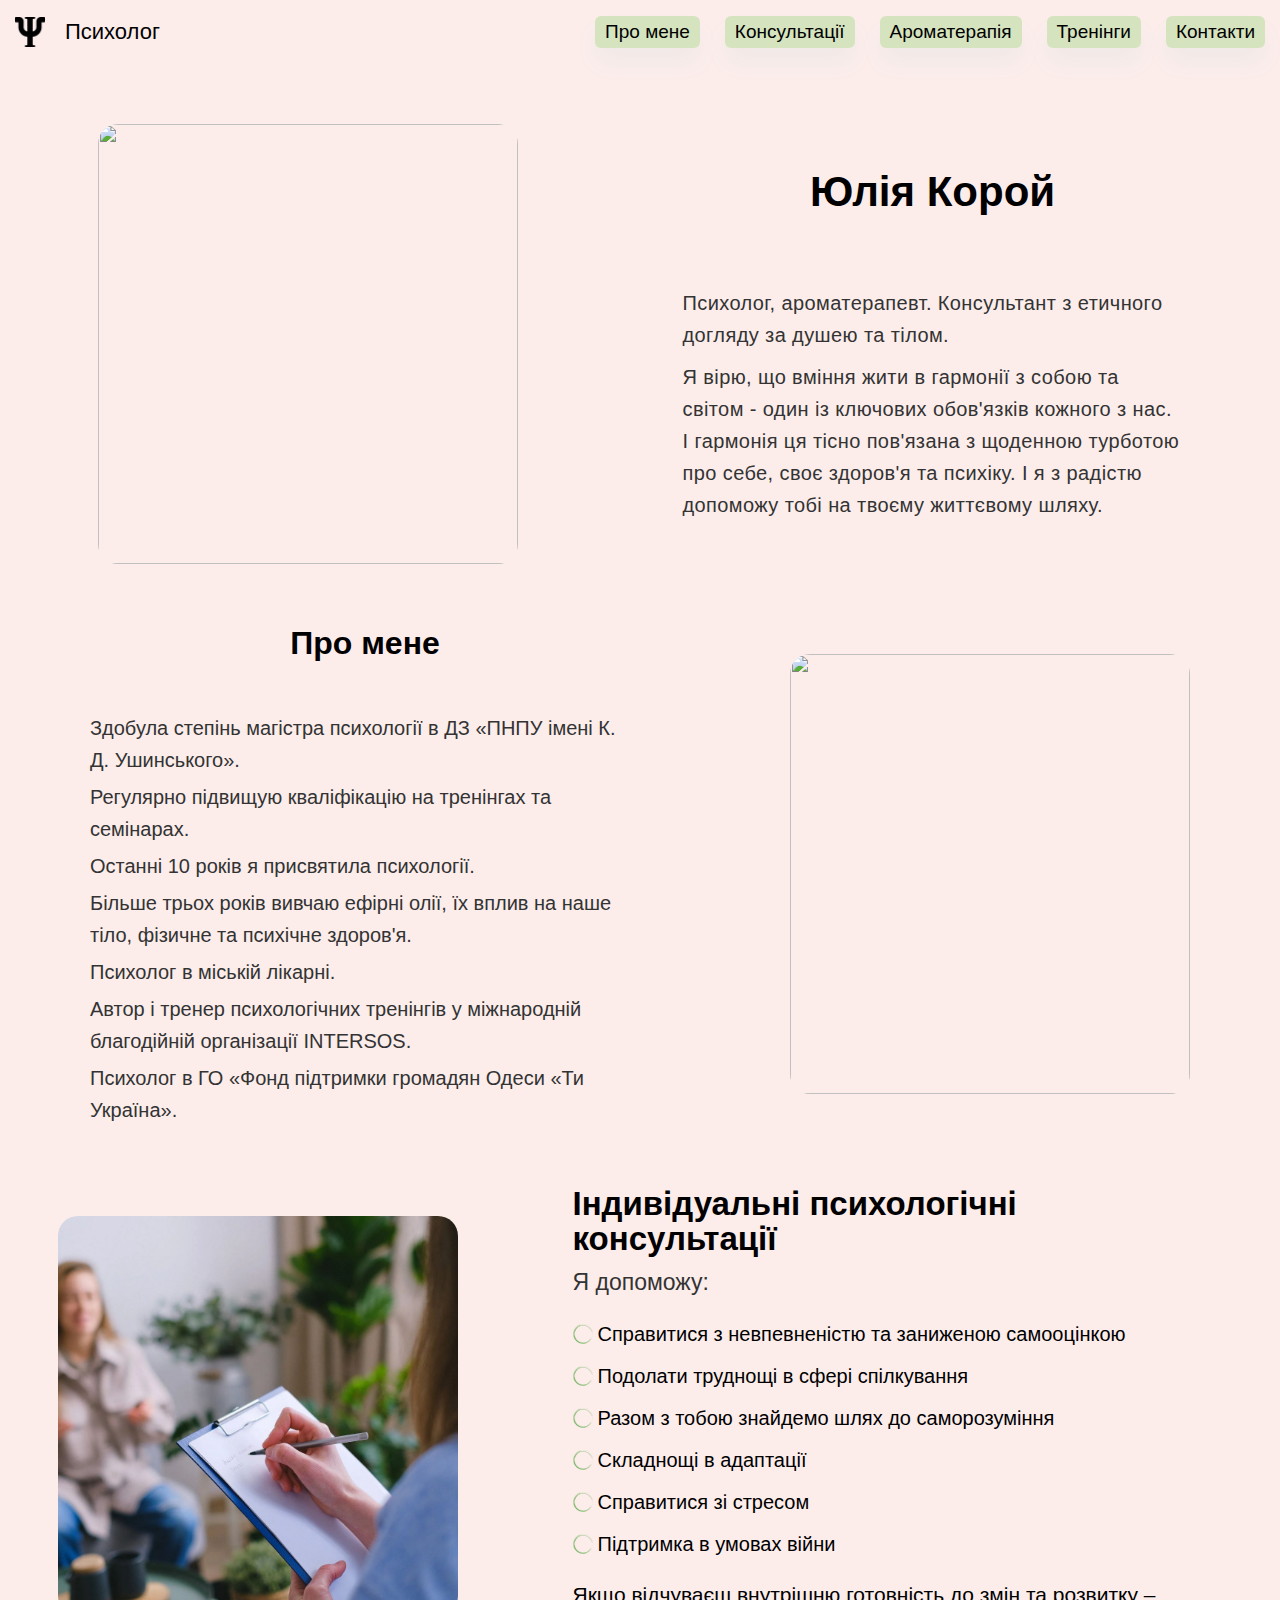
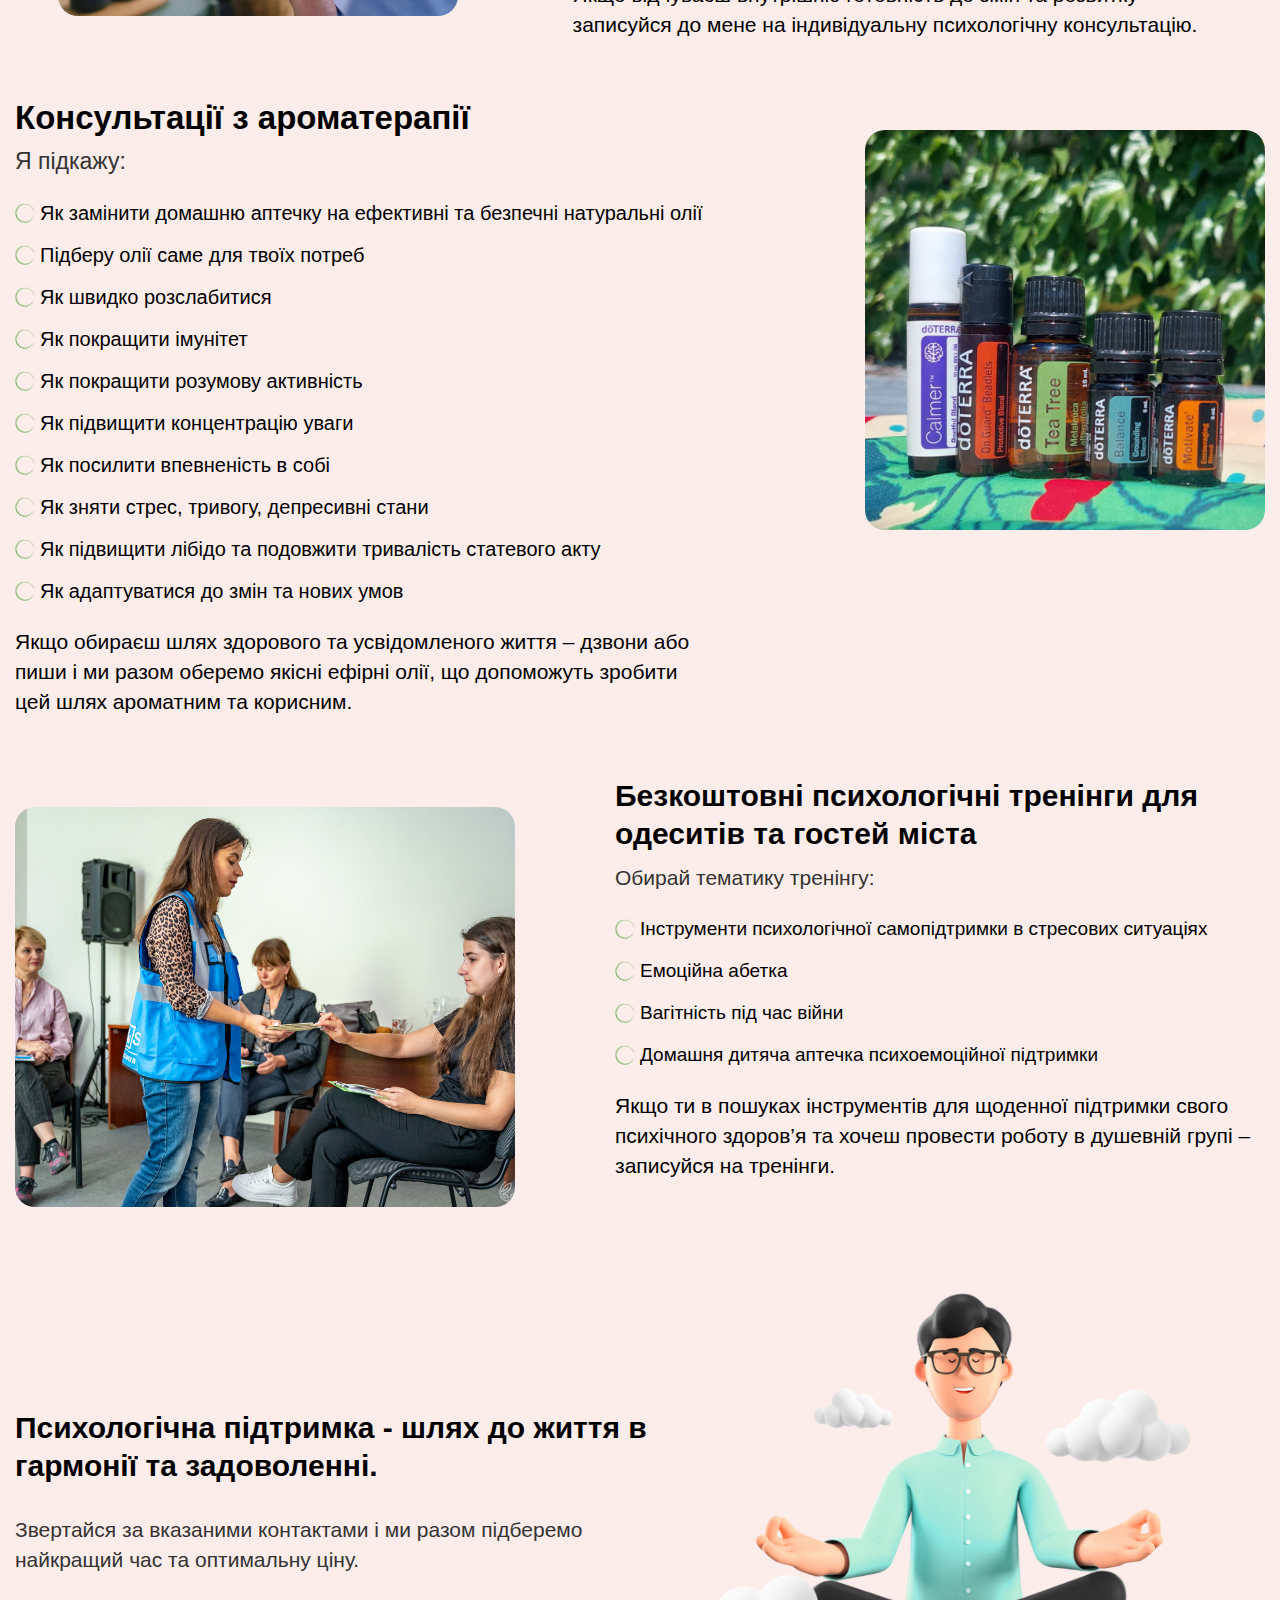
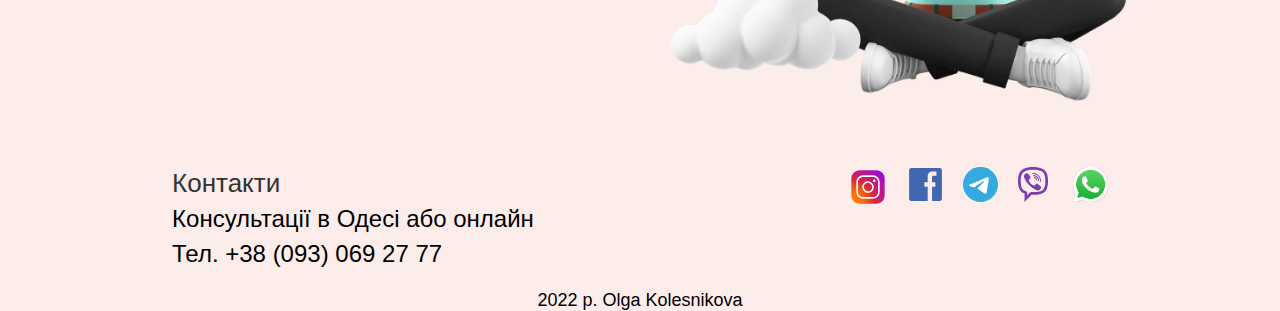
==== commit a1af004f: "create fixes" ====
--- a/index.html
+++ b/index.html
@@ -15,13 +15,11 @@
     <header class="header">
         <div class="container header-container">
             <div class="header-content">
-                <figure class="header-content-logo-figure">
+                <a class="header-content-author" href="/">
                     <img class="header-content-logo-img" src="img/3143057.png">
-                </figure>
-                <a class="header-content-author" href="#">
                     Психолог
                 </a>
-                <button class="hamburger hamburger--collapse" type="button">
+                <button class="hamburger hamburger--collapse">
                     <span class="hamburger-box">
                       <span class="hamburger-inner"></span>
                     </span>
@@ -58,15 +56,11 @@
             </nav>
             <div class="nav-mobile js-nav-mobile">
                 <header class="nav-mobile-header">
-                <div class="nav-mobile-content">
-                    <figure class="nav-mobile-figure">
+                    <a class="nav-mobile-header-link" href="/">
                         <img class="nav-mobile-img" src="img/3143057.png">
-                    </figure>
-                    <h3 class="nav-mobile-title">
                         Психолог-ароматерапевт
-                    </h3>
-                </div>
-                    <button class="hamburger hamburger--collapse" type="button">
+                    </a>
+                    <button class="hamburger hamburger--collapse">
                         <span class="hamburger-box">
                           <span class="hamburger-inner"></span>
                         </span>
@@ -96,6 +90,28 @@
                     <li class="nav-mobile-item">
                         <a class="nav-mobile-link" href="#contacts">
                             Контакти
+                        </a>
+                    </li>
+                </ul>
+                <ul class="social-list social-list-mobile">
+                    <li class="social-item">
+                        <a class="social-link social-link-instagram" href="https://www.instagram.com/yuliia.koroi/">  
+                        </a>
+                    </li>
+                    <li class="social-item">
+                        <a class="social-link social-link-facebook" href="https://www.facebook.com/yuliia.koroi/">
+                        </a>
+                    </li>
+                    <li class="social-item">
+                        <a class="social-link social-link-telegram"  href="https://telegram.me/Yuliia_koroi">
+                        </a> 
+                    </li>
+                    <li class="social-item">
+                        <a class="social-link social-link-viber" href="viber://chat?number=+380930692777">  
+                        </a>
+                    </li>
+                    <li class="social-item">
+                        <a class="social-link social-link-watsapp" href="whatsapp://send?phone=+380930692777">  
                         </a>
                     </li>
                 </ul>
@@ -325,41 +341,49 @@
     </main>
     <footer class="footer" id="contacts">
         <div class="container footer-container">
-            <div class="footer-contacts">
-                <h3 class="footer-title">Контакти</h3>
-                <ul class="footer-list">
-                    <li class="footer-item">
-                        Консультації в Одесі або онлайн
-                    </li>
-                    <li class="footer-item">
-                        <a class="footer-link" href="tel:+380930692777">
-                            Тел. +38 (093) 069 27 77 
+            <div class="footer-content">
+                <div class="footer-contacts">
+                    <h3 class="footer-title">Контакти</h3>
+                    <ul class="footer-list">
+                        <li class="footer-item">
+                            Консультації в Одесі або онлайн
+                        </li>
+                        <li class="footer-item">
+                            <a class="footer-link" href="tel:+380930692777">
+                                Тел. +38 (093) 069 27 77 
+                            </a>
+                        </li>
+                    </ul>
+                </div>
+                <ul class="social-list">
+                    <li class="social-item">
+                        <a class="social-link social-link-instagram" href="https://www.instagram.com/yuliia.koroi/">  
+                        </a>
+                    </li>
+                    <li class="social-item">
+                        <a class="social-link social-link-facebook" href="https://www.facebook.com/yuliia.koroi/">
+                        </a>
+                    </li>
+                    <li class="social-item">
+                        <a class="social-link social-link-telegram"  href="https://telegram.me/Yuliia_koroi">
+                        </a> 
+                    </li>
+                    <li class="social-item">
+                        <a class="social-link social-link-viber" href="viber://chat?number=+380930692777">  
+                        </a>
+                    </li>
+                    <li class="social-item">
+                        <a class="social-link social-link-watsapp" href="whatsapp://send?phone=+380930692777">  
                         </a>
                     </li>
                 </ul>
-        </div>
-            <ul class="social-list">
-                <li class="social-item">
-                    <a class="social-link social-link-instagram" href="https://www.instagram.com/yuliia.koroi/">  
-                    </a>
-                </li>
-                <li class="social-item">
-                    <a class="social-link social-link-facebook" href="https://www.facebook.com/yuliia.koroi/">
-                    </a>
-                </li>
-                <li class="social-item">
-                    <a class="social-link social-link-telegram"  href="https://telegram.me/Yuliia_koroi">
-                    </a> 
-                </li>
-                <li class="social-item">
-                    <a class="social-link social-link-viber" href="viber://chat?number=+380930692777">  
-                    </a>
-                </li>
-                <li class="social-item">
-                    <a class="social-link social-link-watsapp" href="whatsapp://send?phone=+380930692777">  
-                    </a>
-                </li>
-            </ul>
+            </div>
+            <div class="footer-copyrights">
+                <p class="footer-copyrights-text">
+                    <time class="footer-copyrights-time" datetime="2022">2022 р.</time>
+                    Olga Kolesnikova
+                </p>
+            </div>
         </div>
     </footer>
 
--- a/css/style.min.css
+++ b/css/style.min.css
@@ -4,4 +4,4 @@
  * @author Jonathan Suh @jonsuh
  * @site https://jonsuh.com/hamburgers
  * @link https://github.com/jonsuh/hamburgers
- */.hamburger{font:inherit;display:inline-block;overflow:visible;margin:0;padding:15px;cursor:pointer;transition-timing-function:linear;transition-duration:.15s;transition-property:opacity,filter;text-transform:none;color:inherit;border:0;background-color:rgba(0,0,0,0)}.hamburger.is-active:hover,.hamburger:hover{opacity:.7}.hamburger.is-active .hamburger-inner,.hamburger.is-active .hamburger-inner:after,.hamburger.is-active .hamburger-inner:before{background-color:#000}.hamburger-box{position:relative;display:inline-block;width:40px;height:24px}.hamburger-inner{top:50%;display:block;margin-top:-2px}.hamburger-inner,.hamburger-inner:after,.hamburger-inner:before{position:absolute;width:40px;height:4px;transition-timing-function:ease;transition-duration:.15s;transition-property:transform;border-radius:4px;background-color:#000}.hamburger-inner:after,.hamburger-inner:before{display:block;content:""}.hamburger-inner:before{top:-10px}.hamburger-inner:after{bottom:-10px}.hamburger--3dx .hamburger-box{perspective:80px}.hamburger--3dx .hamburger-inner{transition:transform .15s cubic-bezier(0.645, 0.045, 0.355, 1),background-color 0s cubic-bezier(0.645, 0.045, 0.355, 1) .1s}.hamburger--3dx .hamburger-inner:after,.hamburger--3dx .hamburger-inner:before{transition:transform 0s cubic-bezier(0.645, 0.045, 0.355, 1) .1s}.hamburger--3dx.is-active .hamburger-inner{transform:rotateY(180deg);background-color:rgba(0,0,0,0) !important}.hamburger--3dx.is-active .hamburger-inner:before{transform:translate3d(0, 10px, 0) rotate(45deg)}.hamburger--3dx.is-active .hamburger-inner:after{transform:translate3d(0, -10px, 0) rotate(-45deg)}.hamburger--3dx-r .hamburger-box{perspective:80px}.hamburger--3dx-r .hamburger-inner{transition:transform .15s cubic-bezier(0.645, 0.045, 0.355, 1),background-color 0s cubic-bezier(0.645, 0.045, 0.355, 1) .1s}.hamburger--3dx-r .hamburger-inner:after,.hamburger--3dx-r .hamburger-inner:before{transition:transform 0s cubic-bezier(0.645, 0.045, 0.355, 1) .1s}.hamburger--3dx-r.is-active .hamburger-inner{transform:rotateY(-180deg);background-color:rgba(0,0,0,0) !important}.hamburger--3dx-r.is-active .hamburger-inner:before{transform:translate3d(0, 10px, 0) rotate(45deg)}.hamburger--3dx-r.is-active .hamburger-inner:after{transform:translate3d(0, -10px, 0) rotate(-45deg)}.hamburger--3dy .hamburger-box{perspective:80px}.hamburger--3dy .hamburger-inner{transition:transform .15s cubic-bezier(0.645, 0.045, 0.355, 1),background-color 0s cubic-bezier(0.645, 0.045, 0.355, 1) .1s}.hamburger--3dy .hamburger-inner:after,.hamburger--3dy .hamburger-inner:before{transition:transform 0s cubic-bezier(0.645, 0.045, 0.355, 1) .1s}.hamburger--3dy.is-active .hamburger-inner{transform:rotateX(-180deg);background-color:rgba(0,0,0,0) !important}.hamburger--3dy.is-active .hamburger-inner:before{transform:translate3d(0, 10px, 0) rotate(45deg)}.hamburger--3dy.is-active .hamburger-inner:after{transform:translate3d(0, -10px, 0) rotate(-45deg)}.hamburger--3dy-r .hamburger-box{perspective:80px}.hamburger--3dy-r .hamburger-inner{transition:transform .15s cubic-bezier(0.645, 0.045, 0.355, 1),background-color 0s cubic-bezier(0.645, 0.045, 0.355, 1) .1s}.hamburger--3dy-r .hamburger-inner:after,.hamburger--3dy-r .hamburger-inner:before{transition:transform 0s cubic-bezier(0.645, 0.045, 0.355, 1) .1s}.hamburger--3dy-r.is-active .hamburger-inner{transform:rotateX(180deg);background-color:rgba(0,0,0,0) !important}.hamburger--3dy-r.is-active .hamburger-inner:before{transform:translate3d(0, 10px, 0) rotate(45deg)}.hamburger--3dy-r.is-active .hamburger-inner:after{transform:translate3d(0, -10px, 0) rotate(-45deg)}.hamburger--3dxy .hamburger-box{perspective:80px}.hamburger--3dxy .hamburger-inner{transition:transform .15s cubic-bezier(0.645, 0.045, 0.355, 1),background-color 0s cubic-bezier(0.645, 0.045, 0.355, 1) .1s}.hamburger--3dxy .hamburger-inner:after,.hamburger--3dxy .hamburger-inner:before{transition:transform 0s cubic-bezier(0.645, 0.045, 0.355, 1) .1s}.hamburger--3dxy.is-active .hamburger-inner{transform:rotateX(180deg) rotateY(180deg);background-color:rgba(0,0,0,0) !important}.hamburger--3dxy.is-active .hamburger-inner:before{transform:translate3d(0, 10px, 0) rotate(45deg)}.hamburger--3dxy.is-active .hamburger-inner:after{transform:translate3d(0, -10px, 0) rotate(-45deg)}.hamburger--3dxy-r .hamburger-box{perspective:80px}.hamburger--3dxy-r .hamburger-inner{transition:transform .15s cubic-bezier(0.645, 0.045, 0.355, 1),background-color 0s cubic-bezier(0.645, 0.045, 0.355, 1) .1s}.hamburger--3dxy-r .hamburger-inner:after,.hamburger--3dxy-r .hamburger-inner:before{transition:transform 0s cubic-bezier(0.645, 0.045, 0.355, 1) .1s}.hamburger--3dxy-r.is-active .hamburger-inner{transform:rotateX(180deg) rotateY(180deg) rotate(-180deg);background-color:rgba(0,0,0,0) !important}.hamburger--3dxy-r.is-active .hamburger-inner:before{transform:translate3d(0, 10px, 0) rotate(45deg)}.hamburger--3dxy-r.is-active .hamburger-inner:after{transform:translate3d(0, -10px, 0) rotate(-45deg)}.hamburger--arrow.is-active .hamburger-inner:before{transform:translate3d(-8px, 0, 0) rotate(-45deg) scaleX(0.7)}.hamburger--arrow.is-active .hamburger-inner:after{transform:translate3d(-8px, 0, 0) rotate(45deg) scaleX(0.7)}.hamburger--arrow-r.is-active .hamburger-inner:before{transform:translate3d(8px, 0, 0) rotate(45deg) scaleX(0.7)}.hamburger--arrow-r.is-active .hamburger-inner:after{transform:translate3d(8px, 0, 0) rotate(-45deg) scaleX(0.7)}.hamburger--arrowalt .hamburger-inner:before{transition:top .1s ease .1s,transform .1s cubic-bezier(0.165, 0.84, 0.44, 1)}.hamburger--arrowalt .hamburger-inner:after{transition:bottom .1s ease .1s,transform .1s cubic-bezier(0.165, 0.84, 0.44, 1)}.hamburger--arrowalt.is-active .hamburger-inner:before{top:0;transition:top .1s ease,transform .1s cubic-bezier(0.895, 0.03, 0.685, 0.22) .1s;transform:translate3d(-8px, -10px, 0) rotate(-45deg) scaleX(0.7)}.hamburger--arrowalt.is-active .hamburger-inner:after{bottom:0;transition:bottom .1s ease,transform .1s cubic-bezier(0.895, 0.03, 0.685, 0.22) .1s;transform:translate3d(-8px, 10px, 0) rotate(45deg) scaleX(0.7)}.hamburger--arrowalt-r .hamburger-inner:before{transition:top .1s ease .1s,transform .1s cubic-bezier(0.165, 0.84, 0.44, 1)}.hamburger--arrowalt-r .hamburger-inner:after{transition:bottom .1s ease .1s,transform .1s cubic-bezier(0.165, 0.84, 0.44, 1)}.hamburger--arrowalt-r.is-active .hamburger-inner:before{top:0;transition:top .1s ease,transform .1s cubic-bezier(0.895, 0.03, 0.685, 0.22) .1s;transform:translate3d(8px, -10px, 0) rotate(45deg) scaleX(0.7)}.hamburger--arrowalt-r.is-active .hamburger-inner:after{bottom:0;transition:bottom .1s ease,transform .1s cubic-bezier(0.895, 0.03, 0.685, 0.22) .1s;transform:translate3d(8px, 10px, 0) rotate(-45deg) scaleX(0.7)}.hamburger--arrowturn.is-active .hamburger-inner{transform:rotate(-180deg)}.hamburger--arrowturn.is-active .hamburger-inner:before{transform:translate3d(8px, 0, 0) rotate(45deg) scaleX(0.7)}.hamburger--arrowturn.is-active .hamburger-inner:after{transform:translate3d(8px, 0, 0) rotate(-45deg) scaleX(0.7)}.hamburger--arrowturn-r.is-active .hamburger-inner{transform:rotate(-180deg)}.hamburger--arrowturn-r.is-active .hamburger-inner:before{transform:translate3d(-8px, 0, 0) rotate(-45deg) scaleX(0.7)}.hamburger--arrowturn-r.is-active .hamburger-inner:after{transform:translate3d(-8px, 0, 0) rotate(45deg) scaleX(0.7)}.hamburger--boring .hamburger-inner,.hamburger--boring .hamburger-inner:after,.hamburger--boring .hamburger-inner:before{transition-property:none}.hamburger--boring.is-active .hamburger-inner{transform:rotate(45deg)}.hamburger--boring.is-active .hamburger-inner:before{top:0;opacity:0}.hamburger--boring.is-active .hamburger-inner:after{bottom:0;transform:rotate(-90deg)}.hamburger--collapse .hamburger-inner{top:auto;bottom:0;transition-delay:.13s;transition-timing-function:cubic-bezier(0.55, 0.055, 0.675, 0.19);transition-duration:.13s}.hamburger--collapse .hamburger-inner:after{top:-20px;transition:top .2s cubic-bezier(0.33333, 0.66667, 0.66667, 1) .2s,opacity .1s linear}.hamburger--collapse .hamburger-inner:before{transition:top .12s cubic-bezier(0.33333, 0.66667, 0.66667, 1) .2s,transform .13s cubic-bezier(0.55, 0.055, 0.675, 0.19)}.hamburger--collapse.is-active .hamburger-inner{transition-delay:.22s;transition-timing-function:cubic-bezier(0.215, 0.61, 0.355, 1);transform:translate3d(0, -10px, 0) rotate(-45deg)}.hamburger--collapse.is-active .hamburger-inner:after{top:0;transition:top .2s cubic-bezier(0.33333, 0, 0.66667, 0.33333),opacity .1s linear .22s;opacity:0}.hamburger--collapse.is-active .hamburger-inner:before{top:0;transition:top .1s cubic-bezier(0.33333, 0, 0.66667, 0.33333) .16s,transform .13s cubic-bezier(0.215, 0.61, 0.355, 1) .25s;transform:rotate(-90deg)}.hamburger--collapse-r .hamburger-inner{top:auto;bottom:0;transition-delay:.13s;transition-timing-function:cubic-bezier(0.55, 0.055, 0.675, 0.19);transition-duration:.13s}.hamburger--collapse-r .hamburger-inner:after{top:-20px;transition:top .2s cubic-bezier(0.33333, 0.66667, 0.66667, 1) .2s,opacity .1s linear}.hamburger--collapse-r .hamburger-inner:before{transition:top .12s cubic-bezier(0.33333, 0.66667, 0.66667, 1) .2s,transform .13s cubic-bezier(0.55, 0.055, 0.675, 0.19)}.hamburger--collapse-r.is-active .hamburger-inner{transition-delay:.22s;transition-timing-function:cubic-bezier(0.215, 0.61, 0.355, 1);transform:translate3d(0, -10px, 0) rotate(45deg)}.hamburger--collapse-r.is-active .hamburger-inner:after{top:0;transition:top .2s cubic-bezier(0.33333, 0, 0.66667, 0.33333),opacity .1s linear .22s;opacity:0}.hamburger--collapse-r.is-active .hamburger-inner:before{top:0;transition:top .1s cubic-bezier(0.33333, 0, 0.66667, 0.33333) .16s,transform .13s cubic-bezier(0.215, 0.61, 0.355, 1) .25s;transform:rotate(90deg)}.hamburger--elastic .hamburger-inner{top:2px;transition-timing-function:cubic-bezier(0.68, -0.55, 0.265, 1.55);transition-duration:.275s}.hamburger--elastic .hamburger-inner:before{top:10px;transition:opacity .125s ease .275s}.hamburger--elastic .hamburger-inner:after{top:20px;transition:transform .275s cubic-bezier(0.68, -0.55, 0.265, 1.55)}.hamburger--elastic.is-active .hamburger-inner{transition-delay:75ms;transform:translate3d(0, 10px, 0) rotate(135deg)}.hamburger--elastic.is-active .hamburger-inner:before{transition-delay:0s;opacity:0}.hamburger--elastic.is-active .hamburger-inner:after{transition-delay:75ms;transform:translate3d(0, -20px, 0) rotate(-270deg)}.hamburger--elastic-r .hamburger-inner{top:2px;transition-timing-function:cubic-bezier(0.68, -0.55, 0.265, 1.55);transition-duration:.275s}.hamburger--elastic-r .hamburger-inner:before{top:10px;transition:opacity .125s ease .275s}.hamburger--elastic-r .hamburger-inner:after{top:20px;transition:transform .275s cubic-bezier(0.68, -0.55, 0.265, 1.55)}.hamburger--elastic-r.is-active .hamburger-inner{transition-delay:75ms;transform:translate3d(0, 10px, 0) rotate(-135deg)}.hamburger--elastic-r.is-active .hamburger-inner:before{transition-delay:0s;opacity:0}.hamburger--elastic-r.is-active .hamburger-inner:after{transition-delay:75ms;transform:translate3d(0, -20px, 0) rotate(270deg)}.hamburger--emphatic{overflow:hidden}.hamburger--emphatic .hamburger-inner{transition:background-color .125s ease-in .175s}.hamburger--emphatic .hamburger-inner:before{left:0;transition:transform .125s cubic-bezier(0.6, 0.04, 0.98, 0.335),top .05s linear .125s,left .125s ease-in .175s}.hamburger--emphatic .hamburger-inner:after{top:10px;right:0;transition:transform .125s cubic-bezier(0.6, 0.04, 0.98, 0.335),top .05s linear .125s,right .125s ease-in .175s}.hamburger--emphatic.is-active .hamburger-inner{transition-delay:0s;transition-timing-function:ease-out;background-color:rgba(0,0,0,0) !important}.hamburger--emphatic.is-active .hamburger-inner:before{top:-80px;left:-80px;transition:left .125s ease-out,top .05s linear .125s,transform .125s cubic-bezier(0.075, 0.82, 0.165, 1) .175s;transform:translate3d(80px, 80px, 0) rotate(45deg)}.hamburger--emphatic.is-active .hamburger-inner:after{top:-80px;right:-80px;transition:right .125s ease-out,top .05s linear .125s,transform .125s cubic-bezier(0.075, 0.82, 0.165, 1) .175s;transform:translate3d(-80px, 80px, 0) rotate(-45deg)}.hamburger--emphatic-r{overflow:hidden}.hamburger--emphatic-r .hamburger-inner{transition:background-color .125s ease-in .175s}.hamburger--emphatic-r .hamburger-inner:before{left:0;transition:transform .125s cubic-bezier(0.6, 0.04, 0.98, 0.335),top .05s linear .125s,left .125s ease-in .175s}.hamburger--emphatic-r .hamburger-inner:after{top:10px;right:0;transition:transform .125s cubic-bezier(0.6, 0.04, 0.98, 0.335),top .05s linear .125s,right .125s ease-in .175s}.hamburger--emphatic-r.is-active .hamburger-inner{transition-delay:0s;transition-timing-function:ease-out;background-color:rgba(0,0,0,0) !important}.hamburger--emphatic-r.is-active .hamburger-inner:before{top:80px;left:-80px;transition:left .125s ease-out,top .05s linear .125s,transform .125s cubic-bezier(0.075, 0.82, 0.165, 1) .175s;transform:translate3d(80px, -80px, 0) rotate(-45deg)}.hamburger--emphatic-r.is-active .hamburger-inner:after{top:80px;right:-80px;transition:right .125s ease-out,top .05s linear .125s,transform .125s cubic-bezier(0.075, 0.82, 0.165, 1) .175s;transform:translate3d(-80px, -80px, 0) rotate(45deg)}.hamburger--minus .hamburger-inner:after,.hamburger--minus .hamburger-inner:before{transition:bottom .08s ease-out 0s,top .08s ease-out 0s,opacity 0s linear}.hamburger--minus.is-active .hamburger-inner:after,.hamburger--minus.is-active .hamburger-inner:before{transition:bottom .08s ease-out,top .08s ease-out,opacity 0s linear .08s;opacity:0}.hamburger--minus.is-active .hamburger-inner:before{top:0}.hamburger--minus.is-active .hamburger-inner:after{bottom:0}.hamburger--slider .hamburger-inner{top:2px}.hamburger--slider .hamburger-inner:before{top:10px;transition-timing-function:ease;transition-duration:.15s;transition-property:transform,opacity}.hamburger--slider .hamburger-inner:after{top:20px}.hamburger--slider.is-active .hamburger-inner{transform:translate3d(0, 10px, 0) rotate(45deg)}.hamburger--slider.is-active .hamburger-inner:before{transform:rotate(-45deg) translate3d(-5.71429px, -6px, 0);opacity:0}.hamburger--slider.is-active .hamburger-inner:after{transform:translate3d(0, -20px, 0) rotate(-90deg)}.hamburger--slider-r .hamburger-inner{top:2px}.hamburger--slider-r .hamburger-inner:before{top:10px;transition-timing-function:ease;transition-duration:.15s;transition-property:transform,opacity}.hamburger--slider-r .hamburger-inner:after{top:20px}.hamburger--slider-r.is-active .hamburger-inner{transform:translate3d(0, 10px, 0) rotate(-45deg)}.hamburger--slider-r.is-active .hamburger-inner:before{transform:rotate(45deg) translate3d(5.71429px, -6px, 0);opacity:0}.hamburger--slider-r.is-active .hamburger-inner:after{transform:translate3d(0, -20px, 0) rotate(90deg)}.hamburger--spin .hamburger-inner{transition-timing-function:cubic-bezier(0.55, 0.055, 0.675, 0.19);transition-duration:.22s}.hamburger--spin .hamburger-inner:before{transition:top .1s ease-in .25s,opacity .1s ease-in}.hamburger--spin .hamburger-inner:after{transition:bottom .1s ease-in .25s,transform .22s cubic-bezier(0.55, 0.055, 0.675, 0.19)}.hamburger--spin.is-active .hamburger-inner{transition-delay:.12s;transition-timing-function:cubic-bezier(0.215, 0.61, 0.355, 1);transform:rotate(225deg)}.hamburger--spin.is-active .hamburger-inner:before{top:0;transition:top .1s ease-out,opacity .1s ease-out .12s;opacity:0}.hamburger--spin.is-active .hamburger-inner:after{bottom:0;transition:bottom .1s ease-out,transform .22s cubic-bezier(0.215, 0.61, 0.355, 1) .12s;transform:rotate(-90deg)}.hamburger--spin-r .hamburger-inner{transition-timing-function:cubic-bezier(0.55, 0.055, 0.675, 0.19);transition-duration:.22s}.hamburger--spin-r .hamburger-inner:before{transition:top .1s ease-in .25s,opacity .1s ease-in}.hamburger--spin-r .hamburger-inner:after{transition:bottom .1s ease-in .25s,transform .22s cubic-bezier(0.55, 0.055, 0.675, 0.19)}.hamburger--spin-r.is-active .hamburger-inner{transition-delay:.12s;transition-timing-function:cubic-bezier(0.215, 0.61, 0.355, 1);transform:rotate(-225deg)}.hamburger--spin-r.is-active .hamburger-inner:before{top:0;transition:top .1s ease-out,opacity .1s ease-out .12s;opacity:0}.hamburger--spin-r.is-active .hamburger-inner:after{bottom:0;transition:bottom .1s ease-out,transform .22s cubic-bezier(0.215, 0.61, 0.355, 1) .12s;transform:rotate(90deg)}.hamburger--spring .hamburger-inner{top:2px;transition:background-color 0s linear .13s}.hamburger--spring .hamburger-inner:before{top:10px;transition:top .1s cubic-bezier(0.33333, 0.66667, 0.66667, 1) .2s,transform .13s cubic-bezier(0.55, 0.055, 0.675, 0.19)}.hamburger--spring .hamburger-inner:after{top:20px;transition:top .2s cubic-bezier(0.33333, 0.66667, 0.66667, 1) .2s,transform .13s cubic-bezier(0.55, 0.055, 0.675, 0.19)}.hamburger--spring.is-active .hamburger-inner{transition-delay:.22s;background-color:rgba(0,0,0,0) !important}.hamburger--spring.is-active .hamburger-inner:before{top:0;transition:top .1s cubic-bezier(0.33333, 0, 0.66667, 0.33333) .15s,transform .13s cubic-bezier(0.215, 0.61, 0.355, 1) .22s;transform:translate3d(0, 10px, 0) rotate(45deg)}.hamburger--spring.is-active .hamburger-inner:after{top:0;transition:top .2s cubic-bezier(0.33333, 0, 0.66667, 0.33333),transform .13s cubic-bezier(0.215, 0.61, 0.355, 1) .22s;transform:translate3d(0, 10px, 0) rotate(-45deg)}.hamburger--spring-r .hamburger-inner{top:auto;bottom:0;transition-delay:0s;transition-timing-function:cubic-bezier(0.55, 0.055, 0.675, 0.19);transition-duration:.13s}.hamburger--spring-r .hamburger-inner:after{top:-20px;transition:top .2s cubic-bezier(0.33333, 0.66667, 0.66667, 1) .2s,opacity 0s linear}.hamburger--spring-r .hamburger-inner:before{transition:top .1s cubic-bezier(0.33333, 0.66667, 0.66667, 1) .2s,transform .13s cubic-bezier(0.55, 0.055, 0.675, 0.19)}.hamburger--spring-r.is-active .hamburger-inner{transition-delay:.22s;transition-timing-function:cubic-bezier(0.215, 0.61, 0.355, 1);transform:translate3d(0, -10px, 0) rotate(-45deg)}.hamburger--spring-r.is-active .hamburger-inner:after{top:0;transition:top .2s cubic-bezier(0.33333, 0, 0.66667, 0.33333),opacity 0s linear .22s;opacity:0}.hamburger--spring-r.is-active .hamburger-inner:before{top:0;transition:top .1s cubic-bezier(0.33333, 0, 0.66667, 0.33333) .15s,transform .13s cubic-bezier(0.215, 0.61, 0.355, 1) .22s;transform:rotate(90deg)}.hamburger--stand .hamburger-inner{transition:transform 75ms cubic-bezier(0.55, 0.055, 0.675, 0.19) .15s,background-color 0s linear 75ms}.hamburger--stand .hamburger-inner:before{transition:top 75ms ease-in 75ms,transform 75ms cubic-bezier(0.55, 0.055, 0.675, 0.19) 0s}.hamburger--stand .hamburger-inner:after{transition:bottom 75ms ease-in 75ms,transform 75ms cubic-bezier(0.55, 0.055, 0.675, 0.19) 0s}.hamburger--stand.is-active .hamburger-inner{transition:transform 75ms cubic-bezier(0.215, 0.61, 0.355, 1) 0s,background-color 0s linear .15s;transform:rotate(90deg);background-color:rgba(0,0,0,0) !important}.hamburger--stand.is-active .hamburger-inner:before{top:0;transition:top 75ms ease-out .1s,transform 75ms cubic-bezier(0.215, 0.61, 0.355, 1) .15s;transform:rotate(-45deg)}.hamburger--stand.is-active .hamburger-inner:after{bottom:0;transition:bottom 75ms ease-out .1s,transform 75ms cubic-bezier(0.215, 0.61, 0.355, 1) .15s;transform:rotate(45deg)}.hamburger--stand-r .hamburger-inner{transition:transform 75ms cubic-bezier(0.55, 0.055, 0.675, 0.19) .15s,background-color 0s linear 75ms}.hamburger--stand-r .hamburger-inner:before{transition:top 75ms ease-in 75ms,transform 75ms cubic-bezier(0.55, 0.055, 0.675, 0.19) 0s}.hamburger--stand-r .hamburger-inner:after{transition:bottom 75ms ease-in 75ms,transform 75ms cubic-bezier(0.55, 0.055, 0.675, 0.19) 0s}.hamburger--stand-r.is-active .hamburger-inner{transition:transform 75ms cubic-bezier(0.215, 0.61, 0.355, 1) 0s,background-color 0s linear .15s;transform:rotate(-90deg);background-color:rgba(0,0,0,0) !important}.hamburger--stand-r.is-active .hamburger-inner:before{top:0;transition:top 75ms ease-out .1s,transform 75ms cubic-bezier(0.215, 0.61, 0.355, 1) .15s;transform:rotate(-45deg)}.hamburger--stand-r.is-active .hamburger-inner:after{bottom:0;transition:bottom 75ms ease-out .1s,transform 75ms cubic-bezier(0.215, 0.61, 0.355, 1) .15s;transform:rotate(45deg)}.hamburger--squeeze .hamburger-inner{transition-timing-function:cubic-bezier(0.55, 0.055, 0.675, 0.19);transition-duration:75ms}.hamburger--squeeze .hamburger-inner:before{transition:top 75ms ease .12s,opacity 75ms ease}.hamburger--squeeze .hamburger-inner:after{transition:bottom 75ms ease .12s,transform 75ms cubic-bezier(0.55, 0.055, 0.675, 0.19)}.hamburger--squeeze.is-active .hamburger-inner{transition-delay:.12s;transition-timing-function:cubic-bezier(0.215, 0.61, 0.355, 1);transform:rotate(45deg)}.hamburger--squeeze.is-active .hamburger-inner:before{top:0;transition:top 75ms ease,opacity 75ms ease .12s;opacity:0}.hamburger--squeeze.is-active .hamburger-inner:after{bottom:0;transition:bottom 75ms ease,transform 75ms cubic-bezier(0.215, 0.61, 0.355, 1) .12s;transform:rotate(-90deg)}.hamburger--vortex .hamburger-inner{transition-timing-function:cubic-bezier(0.19, 1, 0.22, 1);transition-duration:.2s}.hamburger--vortex .hamburger-inner:after,.hamburger--vortex .hamburger-inner:before{transition-delay:.1s;transition-timing-function:linear;transition-duration:0s}.hamburger--vortex .hamburger-inner:before{transition-property:top,opacity}.hamburger--vortex .hamburger-inner:after{transition-property:bottom,transform}.hamburger--vortex.is-active .hamburger-inner{transition-timing-function:cubic-bezier(0.19, 1, 0.22, 1);transform:rotate(765deg)}.hamburger--vortex.is-active .hamburger-inner:after,.hamburger--vortex.is-active .hamburger-inner:before{transition-delay:0s}.hamburger--vortex.is-active .hamburger-inner:before{top:0;opacity:0}.hamburger--vortex.is-active .hamburger-inner:after{bottom:0;transform:rotate(90deg)}.hamburger--vortex-r .hamburger-inner{transition-timing-function:cubic-bezier(0.19, 1, 0.22, 1);transition-duration:.2s}.hamburger--vortex-r .hamburger-inner:after,.hamburger--vortex-r .hamburger-inner:before{transition-delay:.1s;transition-timing-function:linear;transition-duration:0s}.hamburger--vortex-r .hamburger-inner:before{transition-property:top,opacity}.hamburger--vortex-r .hamburger-inner:after{transition-property:bottom,transform}.hamburger--vortex-r.is-active .hamburger-inner{transition-timing-function:cubic-bezier(0.19, 1, 0.22, 1);transform:rotate(-765deg)}.hamburger--vortex-r.is-active .hamburger-inner:after,.hamburger--vortex-r.is-active .hamburger-inner:before{transition-delay:0s}.hamburger--vortex-r.is-active .hamburger-inner:before{top:0;opacity:0}.hamburger--vortex-r.is-active .hamburger-inner:after{bottom:0;transform:rotate(-90deg)}html{scroll-behavior:smooth}body{background-color:rgba(251,229,227,.7)}.container{width:100%;max-width:1280px;padding:0 15px;margin:0 auto}.header{padding:15px 0}.header-container{display:flex;align-items:center;justify-content:space-between}.header-content{display:flex;align-items:center}@media(max-width: 600px){.header-content{width:100%}}.header-content .hamburger{margin-left:auto;display:none}@media(max-width: 600px){.header-content .hamburger{display:block}}@media(max-width: 900px){.header-content .hamburger{display:block}}.header-content-author{font-family:"Inter",sans-serif;font-size:22px;color:#000;font-weight:500;line-height:34px}.header-content-author:hover{color:#3ec110;transition-duration:.25s;transition-property:all;transition-timing-function:linear}.header-content-logo-img{display:block;width:30px;height:30px;margin-right:20px}@media(max-width: 600px){.nav{display:none}}@media(max-width: 900px){.nav{display:none}}.nav-list{display:flex;align-items:center}.nav-item{margin-right:25px}.nav-item:last-child{margin-right:0}.nav-link{display:block;font-family:"Inter",sans-serif;font-size:19px;color:#000;font-weight:500;line-height:22px;background-color:rgba(62,193,16,.2);padding:5px 10px;box-shadow:0px 15px 25px rgba(0,185,182,.05);border-radius:6px;transition-duration:.25s;transition-property:all;transition-timing-function:linear}.nav-link:hover{background-color:rgba(251,229,227,.7)}.nav-mobile{position:fixed;background-color:#fbe5e3;top:0;left:0;width:100%;height:100%;display:none}.nav-mobile.is-active{display:block}.nav-mobile-link{font-family:"Inter",sans-serif;font-size:30px;color:#000;font-weight:500;line-height:45px}.nav-mobile-link:hover{color:crimson;transition-duration:.25s;transition-property:all;transition-timing-function:linear}.nav-mobile-item{margin-top:20px;padding:5px 8px}.nav-mobile-content{display:flex;margin-top:20px;padding:10px 10px}.nav-mobile-img{display:block;width:30px;height:30px;margin-right:20px}.nav-mobile-title{font-family:"Inter",sans-serif;font-size:35px;color:#000;font-weight:500;line-height:45px}.psychologist{margin-top:60px}@media(max-width: 900px){.psychologist{margin-top:20px}}.psychologist-container{display:flex;align-items:center;justify-content:space-around}@media(max-width: 900px){.psychologist-container{flex-direction:column}}.psychologist-figure{display:flex;flex-shrink:0;width:420px;height:440px;border-radius:20px;overflow:hidden}@media(max-width: 1024px){.psychologist-figure{max-width:340px;height:380px}}@media(max-width: 900px){.psychologist-figure{max-width:400px;height:440px;order:2;margin-top:30px}}@media(max-width: 600px){.psychologist-figure{max-width:360px;height:400px}}.psychologist-img{display:block;-o-object-fit:cover;object-fit:cover;width:100%;height:100%}.psychologist-paragraphs{margin-top:70px}@media(max-width: 900px){.psychologist-paragraphs{margin-top:40px}}.psychologist-title{font-family:"Inter",sans-serif;font-size:48px;color:#000;font-weight:700;line-height:57px;text-align:center}@media(max-width: 1280px){.psychologist-title{font-family:"Inter",sans-serif;font-size:42px;color:#000;font-weight:700;line-height:50px}}@media(max-width: 1024px){.psychologist-title{font-family:"Inter",sans-serif;font-size:35px;color:#000;font-weight:700;line-height:50px}}@media(max-width: 900px){.psychologist-title{font-family:"Inter",sans-serif;font-size:48px;color:#000;font-weight:700;line-height:57px}}@media(max-width: 600px){.psychologist-title{font-family:"Inter",sans-serif;font-size:42px;color:#000;font-weight:700;line-height:50px}}@media(max-width: 900px){.psychologist-title-desktop{display:none}}.psychologist-title-mobile{display:none}@media(max-width: 900px){.psychologist-title-mobile{display:block;order:1}}.psychologist-text{font-family:"Inter",sans-serif;font-size:24px;color:#333;font-weight:500;line-height:32px;letter-spacing:.02em;max-width:580px;margin-top:10px}@media(max-width: 1280px){.psychologist-text{font-family:"Inter",sans-serif;font-size:20px;color:#333;font-weight:500;line-height:32px;max-width:500px}}@media(max-width: 1024px){.psychologist-text{font-family:"Inter",sans-serif;font-size:20px;color:#333;font-weight:500;line-height:28px}}@media(max-width: 900px){.psychologist-text{font-family:"Inter",sans-serif;font-size:24px;color:#333;font-weight:500;line-height:32px;max-width:650px}}@media(max-width: 600px){.psychologist-text{font-family:"Inter",sans-serif;font-size:20px;color:#333;font-weight:500;line-height:28px;max-width:500px}}@media(max-width: 900px){.psychologist-content{order:3}}.about-me{margin-top:60px}.about-me-container{display:flex;justify-content:space-around}@media(max-width: 900px){.about-me-container{flex-direction:column;align-items:center}}@media(max-width: 900px){.about-me-content{order:3}}.about-me-figure{display:flex;flex-shrink:0;margin-top:30px;width:400px;height:440px;border-radius:20px;overflow:hidden}@media(max-width: 1024px){.about-me-figure{max-width:340px;height:380px}}@media(max-width: 900px){.about-me-figure{order:2;max-width:400px;height:440px}}@media(max-width: 600px){.about-me-figure{max-width:360px;height:400px}}.about-me-img{display:block;-o-object-fit:cover;object-fit:cover;width:100%;height:100%}.about-me-title{font-family:"Inter",sans-serif;font-size:48px;color:#000;font-weight:700;line-height:57px;text-align:center}@media(max-width: 1280px){.about-me-title{font-family:"Inter",sans-serif;font-size:32px;color:#000;font-weight:700;line-height:38px}}@media(max-width: 1024px){.about-me-title{font-family:"Inter",sans-serif;font-size:27px;color:#000;font-weight:700;line-height:37px}}@media(max-width: 900px){.about-me-title{font-family:"Inter",sans-serif;font-size:48px;color:#000;font-weight:700;line-height:57px;margin-top:40px}}@media(max-width: 600px){.about-me-title{font-family:"Inter",sans-serif;font-size:33px;color:#000;font-weight:700;line-height:40px}}@media(max-width: 900px){.about-me-title-desktop{display:none}}.about-me-title-mobile{display:none}@media(max-width: 900px){.about-me-title-mobile{display:block;order:1}}.about-me-paragraphs{margin-top:50px}.about-me-text{font-family:"Inter",sans-serif;font-size:24px;color:#333;font-weight:500;line-height:32px;margin-top:5px;max-width:600px}@media(max-width: 1280px){.about-me-text{font-family:"Inter",sans-serif;font-size:20px;color:#333;font-weight:500;line-height:32px;max-width:550px}}@media(max-width: 1024px){.about-me-text{font-family:"Inter",sans-serif;font-size:20px;color:#333;font-weight:500;line-height:28px}}@media(max-width: 900px){.about-me-text{font-family:"Inter",sans-serif;font-size:24px;color:#333;font-weight:500;line-height:32px;max-width:650px}}@media(max-width: 600px){.about-me-text{font-family:"Inter",sans-serif;font-size:20px;color:#333;font-weight:500;line-height:28px;max-width:500px}}.services{margin-top:60px}.services-container{display:flex;justify-content:space-around}@media(max-width: 900px){.services-container{flex-direction:column;align-items:center}}.services-figure{display:flex;flex-shrink:0;margin-top:30px;max-width:400px;height:400px;border-radius:20px;overflow:hidden;margin-right:30px}@media(max-width: 1024px){.services-figure{max-width:340px;height:380px}}@media(max-width: 900px){.services-figure{max-width:400px;height:400px;order:2;margin-right:0}}@media(max-width: 600px){.services-figure{max-width:400px;height:360px}}.services-img{display:block;-o-object-fit:cover;object-fit:cover;width:100%;height:100%}.services-title{font-family:"Inter",sans-serif;font-size:48px;color:#000;font-weight:700;line-height:57px}@media(max-width: 1280px){.services-title{font-family:"Inter",sans-serif;font-size:33px;color:#000;font-weight:700;line-height:35px}}@media(max-width: 1024px){.services-title{font-family:"Inter",sans-serif;font-size:27px;color:#000;font-weight:700;line-height:37px}}@media(max-width: 900px){.services-title{font-family:"Inter",sans-serif;font-size:43px;color:#000;font-weight:700;line-height:55px;margin-top:40px}}@media(max-width: 600px){.services-title{font-family:"Inter",sans-serif;font-size:27px;color:#000;font-weight:700;line-height:37px}}@media(max-width: 900px){.services-title-desktop{display:none}}.services-title-mobile{display:none;text-align:center}@media(max-width: 900px){.services-title-mobile{display:block;order:1}}.services-subtitle{font-family:"Inter",sans-serif;font-size:26px;color:#333;font-weight:500;line-height:30px;margin-top:20px}@media(max-width: 1280px){.services-subtitle{font-family:"Inter",sans-serif;font-size:23px;color:#333;font-weight:500;line-height:32px;margin-top:10px}}@media(max-width: 1024px){.services-subtitle{font-family:"Inter",sans-serif;font-size:23px;color:#333;font-weight:500;line-height:35px}}@media(max-width: 900px){.services-subtitle{font-family:"Inter",sans-serif;font-size:26px;color:#333;font-weight:500;line-height:30px;margin-top:20px}}@media(max-width: 600px){.services-subtitle{font-family:"Inter",sans-serif;font-size:23px;color:#333;font-weight:500;line-height:32px}}.services-list{margin-top:20px}.services-item{font-family:"Inter",sans-serif;font-size:20px;color:#000;font-weight:400;line-height:30px;margin-top:10px;display:flex;align-items:center}.services-item::before{content:"";background-image:url("../img/for-list.png");background-size:contain;background-repeat:no-repeat;display:block;width:20px;height:20px;margin-right:5px}@media(max-width: 1280px){.services-item{font-family:"Inter",sans-serif;font-size:20px;color:#000;font-weight:400;line-height:32px;margin-top:10px}}@media(max-width: 1024px){.services-item{font-family:"Inter",sans-serif;font-size:19px;color:#000;font-weight:400;line-height:28px}}@media(max-width: 900px){.services-item{font-family:"Inter",sans-serif;font-size:21px;color:#000;font-weight:400;line-height:30px;margin-top:10px}}@media(max-width: 600px){.services-item{font-family:"Inter",sans-serif;font-size:19px;color:#000;font-weight:400;line-height:28px}}.services-text{font-family:"Inter",sans-serif;font-size:24px;color:#000;font-weight:500;line-height:30px;margin-top:20px}@media(max-width: 1280px){.services-text{font-family:"Inter",sans-serif;font-size:21px;color:#000;font-weight:500;line-height:30px}}@media(max-width: 900px){.services-text{font-family:"Inter",sans-serif;font-size:24px;color:#000;font-weight:500;line-height:30px;margin-top:20px}}@media(max-width: 600px){.services-text{font-family:"Inter",sans-serif;font-size:22px;color:#000;font-weight:500;line-height:30px}}.services-content{max-width:650px;order:3}.consultation{margin-top:60px}.consultation-container{display:flex;justify-content:space-between}@media(max-width: 900px){.consultation-container{flex-direction:column;align-items:center}}.consultation-title{font-family:"Inter",sans-serif;font-size:48px;color:#000;font-weight:700;line-height:57px}@media(max-width: 1280px){.consultation-title{font-family:"Inter",sans-serif;font-size:33px;color:#000;font-weight:700;line-height:35px}}@media(max-width: 1024px){.consultation-title{font-family:"Inter",sans-serif;font-size:27px;color:#000;font-weight:700;line-height:37px}}@media(max-width: 900px){.consultation-title{font-family:"Inter",sans-serif;font-size:48px;color:#000;font-weight:700;line-height:57px;margin-top:40px}}@media(max-width: 600px){.consultation-title{font-family:"Inter",sans-serif;font-size:27px;color:#000;font-weight:700;line-height:37px}}@media(max-width: 900px){.consultation-title-desktop{display:none}}.consultation-title-mobile{display:none;text-align:center}@media(max-width: 900px){.consultation-title-mobile{display:block;order:1}}.consultation-subtitle{font-family:"Inter",sans-serif;font-size:26px;color:#333;font-weight:500;line-height:30px;margin-top:20px}@media(max-width: 1280px){.consultation-subtitle{font-family:"Inter",sans-serif;font-size:23px;color:#333;font-weight:500;line-height:32px;margin-top:10px}}@media(max-width: 1024px){.consultation-subtitle{font-family:"Inter",sans-serif;font-size:23px;color:#333;font-weight:500;line-height:35px}}@media(max-width: 900px){.consultation-subtitle{font-family:"Inter",sans-serif;font-size:26px;color:#333;font-weight:500;line-height:30px;margin-top:20px}}@media(max-width: 600px){.consultation-subtitle{font-family:"Inter",sans-serif;font-size:23px;color:#333;font-weight:500;line-height:35px}}.consultation-list{margin-top:20px}.consultation-item{font-family:"Inter",sans-serif;font-size:20px;color:#000;font-weight:400;line-height:30px;margin-top:10px;display:flex;align-items:center}.consultation-item::before{content:"";background-image:url("../img/for-list.png");background-size:contain;background-repeat:no-repeat;display:block;width:20px;height:20px;margin-right:5px}@media(max-width: 1280px){.consultation-item{font-family:"Inter",sans-serif;font-size:20px;color:#000;font-weight:400;line-height:32px;margin-top:10px}}@media(max-width: 1024px){.consultation-item{font-family:"Inter",sans-serif;font-size:19px;color:#000;font-weight:400;line-height:28px}}@media(max-width: 900px){.consultation-item{font-family:"Inter",sans-serif;font-size:21px;color:#000;font-weight:400;line-height:30px;margin-top:10px}}@media(max-width: 600px){.consultation-item{font-family:"Inter",sans-serif;font-size:20px;color:#000;font-weight:400;line-height:28px}}.consultation-figure{display:flex;flex-shrink:0;margin-top:30px;max-width:400px;height:400px;border-radius:20px;overflow:hidden}@media(max-width: 1024px){.consultation-figure{max-width:380px;height:380px}}@media(max-width: 900px){.consultation-figure{order:2;max-width:400px;height:400px}}@media(max-width: 600px){.consultation-figure{max-width:400px;height:360px}}.consultation-img{display:block;width:100%;height:100%;-o-object-fit:cover;object-fit:cover}.consultation-text{font-family:"Inter",sans-serif;font-size:24px;color:#000;font-weight:500;line-height:30px;margin-top:20px}@media(max-width: 1280px){.consultation-text{font-family:"Inter",sans-serif;font-size:21px;color:#000;font-weight:500;line-height:30px}}@media(max-width: 1024px){.consultation-text{font-family:"Inter",sans-serif;font-size:21px;color:#000;font-weight:500;line-height:30px}}@media(max-width: 900px){.consultation-text{font-family:"Inter",sans-serif;font-size:24px;color:#000;font-weight:500;line-height:30px;margin-top:20px}}@media(max-width: 600px){.consultation-text{font-family:"Inter",sans-serif;font-size:22px;color:#000;font-weight:500;line-height:30px}}.consultation-content{max-width:700px}@media(max-width: 900px){.consultation-content{order:3}}.trainings{margin-top:60px}.trainings-container{display:flex;justify-content:space-between}@media(max-width: 900px){.trainings-container{align-items:center;flex-direction:column}}.trainings-title{font-family:"Inter",sans-serif;font-size:48px;color:#000;font-weight:700;line-height:57px}@media(max-width: 1280px){.trainings-title{font-family:"Inter",sans-serif;font-size:30px;color:#000;font-weight:700;line-height:38px}}@media(max-width: 1024px){.trainings-title{font-family:"Inter",sans-serif;font-size:25px;color:#000;font-weight:700;line-height:35px}}@media(max-width: 900px){.trainings-title{font-family:"Inter",sans-serif;font-size:48px;color:#000;font-weight:700;line-height:57px;margin-top:40px}}@media(max-width: 600px){.trainings-title{font-family:"Inter",sans-serif;font-size:27px;color:#000;font-weight:700;line-height:35px}}@media(max-width: 900px){.trainings-title-desktop{display:none}}.trainings-title-mobile{display:none;text-align:center}@media(max-width: 900px){.trainings-title-mobile{display:block;order:1}}.trainings-subtitle{font-family:"Inter",sans-serif;font-size:26px;color:#333;font-weight:500;line-height:30px;margin-top:20px}@media(max-width: 1280px){.trainings-subtitle{font-family:"Inter",sans-serif;font-size:21px;color:#333;font-weight:500;line-height:30px;margin-top:10px}}@media(max-width: 1024px){.trainings-subtitle{font-family:"Inter",sans-serif;font-size:23px;color:#333;font-weight:500;line-height:35px}}@media(max-width: 900px){.trainings-subtitle{font-family:"Inter",sans-serif;font-size:26px;color:#333;font-weight:500;line-height:30px;margin-top:20px}}@media(max-width: 600px){.trainings-subtitle{font-family:"Inter",sans-serif;font-size:23px;color:#333;font-weight:500;line-height:35px}}.trainings-list{margin-top:20px}.trainings-item{font-family:"Inter",sans-serif;font-size:21px;color:#000;font-weight:400;line-height:28px;margin-top:10px;display:flex;align-items:center}.trainings-item::before{content:"";background-image:url("../img/for-list.png");background-size:contain;background-repeat:no-repeat;display:block;width:20px;height:20px;margin-right:5px;flex-shrink:0}@media(max-width: 1280px){.trainings-item{font-family:"Inter",sans-serif;font-size:19px;color:#000;font-weight:400;line-height:32px;margin-top:10px}}@media(max-width: 1024px){.trainings-item{font-family:"Inter",sans-serif;font-size:18px;color:#000;font-weight:400;line-height:28px}}@media(max-width: 900px){.trainings-item{font-family:"Inter",sans-serif;font-size:21px;color:#000;font-weight:400;line-height:28px;margin-top:10px}}@media(max-width: 600px){.trainings-item{font-family:"Inter",sans-serif;font-size:19px;color:#000;font-weight:400;line-height:28px}}.trainings-text{font-family:"Inter",sans-serif;font-size:24px;color:#000;font-weight:500;line-height:30px;margin-top:20px}@media(max-width: 1280px){.trainings-text{font-family:"Inter",sans-serif;font-size:21px;color:#000;font-weight:500;line-height:30px}}@media(max-width: 1024px){.trainings-text{font-family:"Inter",sans-serif;font-size:20px;color:#000;font-weight:500;line-height:30px}}@media(max-width: 900px){.trainings-text{font-family:"Inter",sans-serif;font-size:24px;color:#000;font-weight:500;line-height:30px;margin-top:20px}}@media(max-width: 600px){.trainings-text{font-family:"Inter",sans-serif;font-size:22px;color:#000;font-weight:500;line-height:30px}}.trainings-figure{display:flex;flex-shrink:0;margin-top:30px;max-width:500px;height:400px;border-radius:20px;overflow:hidden;margin-right:50px}@media(max-width: 1280px){.trainings-figure{margin-right:30px}}@media(max-width: 1024px){.trainings-figure{max-width:400px;height:360px}}@media(max-width: 900px){.trainings-figure{max-width:480px;height:400px;order:2;margin-right:0}}@media(max-width: 600px){.trainings-figure{max-width:400px;height:360px}}.trainings-img{display:block;-o-object-fit:cover;object-fit:cover;width:100%;height:100%}.trainings-content{max-width:650px;order:3}.intro{margin-top:40px}.intro-container{display:flex;justify-content:space-between;align-items:center}@media(max-width: 900px){.intro-container{flex-direction:column}}.intro-title{font-family:"Inter",sans-serif;font-size:35px;color:#000;font-weight:700;line-height:45px;margin-top:20px}@media(max-width: 1280px){.intro-title{font-family:"Inter",sans-serif;font-size:30px;color:#000;font-weight:700;line-height:38px}}@media(max-width: 1024px){.intro-title{font-family:"Inter",sans-serif;font-size:23px;color:#000;font-weight:700;line-height:35px}}@media(max-width: 900px){.intro-title{font-family:"Inter",sans-serif;font-size:40px;color:#000;font-weight:700;line-height:50px;text-align:center}}@media(max-width: 600px){.intro-title{font-family:"Inter",sans-serif;font-size:27px;color:#000;font-weight:700;line-height:35px}}.intro-subtitle{font-family:"Inter",sans-serif;font-size:25px;color:#333;font-weight:500;line-height:35px;margin-top:30px}@media(max-width: 1280px){.intro-subtitle{font-family:"Inter",sans-serif;font-size:21px;color:#333;font-weight:500;line-height:30px}}@media(max-width: 1024px){.intro-subtitle{font-family:"Inter",sans-serif;font-size:23px;color:#333;font-weight:500;line-height:35px}}@media(max-width: 900px){.intro-subtitle{font-family:"Inter",sans-serif;font-size:25px;color:#333;font-weight:500;line-height:35px;text-align:center}}@media(max-width: 600px){.intro-subtitle{font-family:"Inter",sans-serif;font-size:21px;color:#333;font-weight:500;line-height:35px}}.intro-figure{display:flex;flex-shrink:0;margin-top:30px;max-width:680px;height:460px;border-radius:20px;overflow:hidden}@media(max-width: 1280px){.intro-figure{max-width:600px;height:440px}}@media(max-width: 1024px){.intro-figure{max-width:480px;height:400px}}@media(max-width: 900px){.intro-figure{max-width:520px;height:400px}}@media(max-width: 600px){.intro-figure{max-width:400px;height:360px}}.intro-img{display:block;-o-object-fit:contain;object-fit:contain;width:100%;height:100%}.footer-container{margin-top:50px;display:flex;justify-content:space-around}.footer-title{font-family:"Inter",sans-serif;font-size:26px;color:#333;font-weight:500;line-height:32px}@media(max-width: 1024px){.footer-title{font-family:"Inter",sans-serif;font-size:24px;color:#000;font-weight:500;line-height:20px}}@media(max-width: 900px){.footer-title{font-family:"Inter",sans-serif;font-size:22px;color:#000;font-weight:500;line-height:30px}}.footer-item{font-family:"Inter",sans-serif;font-size:24px;color:#000;font-weight:500;line-height:30px;margin-top:5px}@media(max-width: 1024px){.footer-item{font-family:"Inter",sans-serif;font-size:22px;color:#000;font-weight:500;line-height:28px}}@media(max-width: 900px){.footer-item{font-family:"Inter",sans-serif;font-size:18px;color:#000;font-weight:500;line-height:28px}}.social-list{display:flex}@media(max-width: 600px){.social-list{flex-wrap:wrap}}.social-item{margin-right:20px}.social-item:last-child{margin-right:0}.social-link{display:block;width:35px;height:35px;background-repeat:no-repeat}.social-link-instagram{background-image:url("../img/instagram.svg");width:40px;height:40px}.social-link-facebook{background-image:url("../img/facebook.svg")}.social-link-telegram{background-image:url("../img/telegram.svg")}.social-link-viber{background-image:url("../img/viber.svg")}.social-link-watsapp{background-image:url("../img/watsapp.png");background-size:cover}/*# sourceMappingURL=style.min.css.map */+ */.hamburger{font:inherit;display:inline-block;overflow:visible;margin:0;padding:15px;cursor:pointer;transition-timing-function:linear;transition-duration:.15s;transition-property:opacity,filter;text-transform:none;color:inherit;border:0;background-color:rgba(0,0,0,0)}.hamburger.is-active:hover,.hamburger:hover{opacity:.7}.hamburger.is-active .hamburger-inner,.hamburger.is-active .hamburger-inner:after,.hamburger.is-active .hamburger-inner:before{background-color:#000}.hamburger-box{position:relative;display:inline-block;width:40px;height:24px}.hamburger-inner{top:50%;display:block;margin-top:-2px}.hamburger-inner,.hamburger-inner:after,.hamburger-inner:before{position:absolute;width:40px;height:4px;transition-timing-function:ease;transition-duration:.15s;transition-property:transform;border-radius:4px;background-color:#000}.hamburger-inner:after,.hamburger-inner:before{display:block;content:""}.hamburger-inner:before{top:-10px}.hamburger-inner:after{bottom:-10px}.hamburger--3dx .hamburger-box{perspective:80px}.hamburger--3dx .hamburger-inner{transition:transform .15s cubic-bezier(0.645, 0.045, 0.355, 1),background-color 0s cubic-bezier(0.645, 0.045, 0.355, 1) .1s}.hamburger--3dx .hamburger-inner:after,.hamburger--3dx .hamburger-inner:before{transition:transform 0s cubic-bezier(0.645, 0.045, 0.355, 1) .1s}.hamburger--3dx.is-active .hamburger-inner{transform:rotateY(180deg);background-color:rgba(0,0,0,0) !important}.hamburger--3dx.is-active .hamburger-inner:before{transform:translate3d(0, 10px, 0) rotate(45deg)}.hamburger--3dx.is-active .hamburger-inner:after{transform:translate3d(0, -10px, 0) rotate(-45deg)}.hamburger--3dx-r .hamburger-box{perspective:80px}.hamburger--3dx-r .hamburger-inner{transition:transform .15s cubic-bezier(0.645, 0.045, 0.355, 1),background-color 0s cubic-bezier(0.645, 0.045, 0.355, 1) .1s}.hamburger--3dx-r .hamburger-inner:after,.hamburger--3dx-r .hamburger-inner:before{transition:transform 0s cubic-bezier(0.645, 0.045, 0.355, 1) .1s}.hamburger--3dx-r.is-active .hamburger-inner{transform:rotateY(-180deg);background-color:rgba(0,0,0,0) !important}.hamburger--3dx-r.is-active .hamburger-inner:before{transform:translate3d(0, 10px, 0) rotate(45deg)}.hamburger--3dx-r.is-active .hamburger-inner:after{transform:translate3d(0, -10px, 0) rotate(-45deg)}.hamburger--3dy .hamburger-box{perspective:80px}.hamburger--3dy .hamburger-inner{transition:transform .15s cubic-bezier(0.645, 0.045, 0.355, 1),background-color 0s cubic-bezier(0.645, 0.045, 0.355, 1) .1s}.hamburger--3dy .hamburger-inner:after,.hamburger--3dy .hamburger-inner:before{transition:transform 0s cubic-bezier(0.645, 0.045, 0.355, 1) .1s}.hamburger--3dy.is-active .hamburger-inner{transform:rotateX(-180deg);background-color:rgba(0,0,0,0) !important}.hamburger--3dy.is-active .hamburger-inner:before{transform:translate3d(0, 10px, 0) rotate(45deg)}.hamburger--3dy.is-active .hamburger-inner:after{transform:translate3d(0, -10px, 0) rotate(-45deg)}.hamburger--3dy-r .hamburger-box{perspective:80px}.hamburger--3dy-r .hamburger-inner{transition:transform .15s cubic-bezier(0.645, 0.045, 0.355, 1),background-color 0s cubic-bezier(0.645, 0.045, 0.355, 1) .1s}.hamburger--3dy-r .hamburger-inner:after,.hamburger--3dy-r .hamburger-inner:before{transition:transform 0s cubic-bezier(0.645, 0.045, 0.355, 1) .1s}.hamburger--3dy-r.is-active .hamburger-inner{transform:rotateX(180deg);background-color:rgba(0,0,0,0) !important}.hamburger--3dy-r.is-active .hamburger-inner:before{transform:translate3d(0, 10px, 0) rotate(45deg)}.hamburger--3dy-r.is-active .hamburger-inner:after{transform:translate3d(0, -10px, 0) rotate(-45deg)}.hamburger--3dxy .hamburger-box{perspective:80px}.hamburger--3dxy .hamburger-inner{transition:transform .15s cubic-bezier(0.645, 0.045, 0.355, 1),background-color 0s cubic-bezier(0.645, 0.045, 0.355, 1) .1s}.hamburger--3dxy .hamburger-inner:after,.hamburger--3dxy .hamburger-inner:before{transition:transform 0s cubic-bezier(0.645, 0.045, 0.355, 1) .1s}.hamburger--3dxy.is-active .hamburger-inner{transform:rotateX(180deg) rotateY(180deg);background-color:rgba(0,0,0,0) !important}.hamburger--3dxy.is-active .hamburger-inner:before{transform:translate3d(0, 10px, 0) rotate(45deg)}.hamburger--3dxy.is-active .hamburger-inner:after{transform:translate3d(0, -10px, 0) rotate(-45deg)}.hamburger--3dxy-r .hamburger-box{perspective:80px}.hamburger--3dxy-r .hamburger-inner{transition:transform .15s cubic-bezier(0.645, 0.045, 0.355, 1),background-color 0s cubic-bezier(0.645, 0.045, 0.355, 1) .1s}.hamburger--3dxy-r .hamburger-inner:after,.hamburger--3dxy-r .hamburger-inner:before{transition:transform 0s cubic-bezier(0.645, 0.045, 0.355, 1) .1s}.hamburger--3dxy-r.is-active .hamburger-inner{transform:rotateX(180deg) rotateY(180deg) rotate(-180deg);background-color:rgba(0,0,0,0) !important}.hamburger--3dxy-r.is-active .hamburger-inner:before{transform:translate3d(0, 10px, 0) rotate(45deg)}.hamburger--3dxy-r.is-active .hamburger-inner:after{transform:translate3d(0, -10px, 0) rotate(-45deg)}.hamburger--arrow.is-active .hamburger-inner:before{transform:translate3d(-8px, 0, 0) rotate(-45deg) scaleX(0.7)}.hamburger--arrow.is-active .hamburger-inner:after{transform:translate3d(-8px, 0, 0) rotate(45deg) scaleX(0.7)}.hamburger--arrow-r.is-active .hamburger-inner:before{transform:translate3d(8px, 0, 0) rotate(45deg) scaleX(0.7)}.hamburger--arrow-r.is-active .hamburger-inner:after{transform:translate3d(8px, 0, 0) rotate(-45deg) scaleX(0.7)}.hamburger--arrowalt .hamburger-inner:before{transition:top .1s ease .1s,transform .1s cubic-bezier(0.165, 0.84, 0.44, 1)}.hamburger--arrowalt .hamburger-inner:after{transition:bottom .1s ease .1s,transform .1s cubic-bezier(0.165, 0.84, 0.44, 1)}.hamburger--arrowalt.is-active .hamburger-inner:before{top:0;transition:top .1s ease,transform .1s cubic-bezier(0.895, 0.03, 0.685, 0.22) .1s;transform:translate3d(-8px, -10px, 0) rotate(-45deg) scaleX(0.7)}.hamburger--arrowalt.is-active .hamburger-inner:after{bottom:0;transition:bottom .1s ease,transform .1s cubic-bezier(0.895, 0.03, 0.685, 0.22) .1s;transform:translate3d(-8px, 10px, 0) rotate(45deg) scaleX(0.7)}.hamburger--arrowalt-r .hamburger-inner:before{transition:top .1s ease .1s,transform .1s cubic-bezier(0.165, 0.84, 0.44, 1)}.hamburger--arrowalt-r .hamburger-inner:after{transition:bottom .1s ease .1s,transform .1s cubic-bezier(0.165, 0.84, 0.44, 1)}.hamburger--arrowalt-r.is-active .hamburger-inner:before{top:0;transition:top .1s ease,transform .1s cubic-bezier(0.895, 0.03, 0.685, 0.22) .1s;transform:translate3d(8px, -10px, 0) rotate(45deg) scaleX(0.7)}.hamburger--arrowalt-r.is-active .hamburger-inner:after{bottom:0;transition:bottom .1s ease,transform .1s cubic-bezier(0.895, 0.03, 0.685, 0.22) .1s;transform:translate3d(8px, 10px, 0) rotate(-45deg) scaleX(0.7)}.hamburger--arrowturn.is-active .hamburger-inner{transform:rotate(-180deg)}.hamburger--arrowturn.is-active .hamburger-inner:before{transform:translate3d(8px, 0, 0) rotate(45deg) scaleX(0.7)}.hamburger--arrowturn.is-active .hamburger-inner:after{transform:translate3d(8px, 0, 0) rotate(-45deg) scaleX(0.7)}.hamburger--arrowturn-r.is-active .hamburger-inner{transform:rotate(-180deg)}.hamburger--arrowturn-r.is-active .hamburger-inner:before{transform:translate3d(-8px, 0, 0) rotate(-45deg) scaleX(0.7)}.hamburger--arrowturn-r.is-active .hamburger-inner:after{transform:translate3d(-8px, 0, 0) rotate(45deg) scaleX(0.7)}.hamburger--boring .hamburger-inner,.hamburger--boring .hamburger-inner:after,.hamburger--boring .hamburger-inner:before{transition-property:none}.hamburger--boring.is-active .hamburger-inner{transform:rotate(45deg)}.hamburger--boring.is-active .hamburger-inner:before{top:0;opacity:0}.hamburger--boring.is-active .hamburger-inner:after{bottom:0;transform:rotate(-90deg)}.hamburger--collapse .hamburger-inner{top:auto;bottom:0;transition-delay:.13s;transition-timing-function:cubic-bezier(0.55, 0.055, 0.675, 0.19);transition-duration:.13s}.hamburger--collapse .hamburger-inner:after{top:-20px;transition:top .2s cubic-bezier(0.33333, 0.66667, 0.66667, 1) .2s,opacity .1s linear}.hamburger--collapse .hamburger-inner:before{transition:top .12s cubic-bezier(0.33333, 0.66667, 0.66667, 1) .2s,transform .13s cubic-bezier(0.55, 0.055, 0.675, 0.19)}.hamburger--collapse.is-active .hamburger-inner{transition-delay:.22s;transition-timing-function:cubic-bezier(0.215, 0.61, 0.355, 1);transform:translate3d(0, -10px, 0) rotate(-45deg)}.hamburger--collapse.is-active .hamburger-inner:after{top:0;transition:top .2s cubic-bezier(0.33333, 0, 0.66667, 0.33333),opacity .1s linear .22s;opacity:0}.hamburger--collapse.is-active .hamburger-inner:before{top:0;transition:top .1s cubic-bezier(0.33333, 0, 0.66667, 0.33333) .16s,transform .13s cubic-bezier(0.215, 0.61, 0.355, 1) .25s;transform:rotate(-90deg)}.hamburger--collapse-r .hamburger-inner{top:auto;bottom:0;transition-delay:.13s;transition-timing-function:cubic-bezier(0.55, 0.055, 0.675, 0.19);transition-duration:.13s}.hamburger--collapse-r .hamburger-inner:after{top:-20px;transition:top .2s cubic-bezier(0.33333, 0.66667, 0.66667, 1) .2s,opacity .1s linear}.hamburger--collapse-r .hamburger-inner:before{transition:top .12s cubic-bezier(0.33333, 0.66667, 0.66667, 1) .2s,transform .13s cubic-bezier(0.55, 0.055, 0.675, 0.19)}.hamburger--collapse-r.is-active .hamburger-inner{transition-delay:.22s;transition-timing-function:cubic-bezier(0.215, 0.61, 0.355, 1);transform:translate3d(0, -10px, 0) rotate(45deg)}.hamburger--collapse-r.is-active .hamburger-inner:after{top:0;transition:top .2s cubic-bezier(0.33333, 0, 0.66667, 0.33333),opacity .1s linear .22s;opacity:0}.hamburger--collapse-r.is-active .hamburger-inner:before{top:0;transition:top .1s cubic-bezier(0.33333, 0, 0.66667, 0.33333) .16s,transform .13s cubic-bezier(0.215, 0.61, 0.355, 1) .25s;transform:rotate(90deg)}.hamburger--elastic .hamburger-inner{top:2px;transition-timing-function:cubic-bezier(0.68, -0.55, 0.265, 1.55);transition-duration:.275s}.hamburger--elastic .hamburger-inner:before{top:10px;transition:opacity .125s ease .275s}.hamburger--elastic .hamburger-inner:after{top:20px;transition:transform .275s cubic-bezier(0.68, -0.55, 0.265, 1.55)}.hamburger--elastic.is-active .hamburger-inner{transition-delay:75ms;transform:translate3d(0, 10px, 0) rotate(135deg)}.hamburger--elastic.is-active .hamburger-inner:before{transition-delay:0s;opacity:0}.hamburger--elastic.is-active .hamburger-inner:after{transition-delay:75ms;transform:translate3d(0, -20px, 0) rotate(-270deg)}.hamburger--elastic-r .hamburger-inner{top:2px;transition-timing-function:cubic-bezier(0.68, -0.55, 0.265, 1.55);transition-duration:.275s}.hamburger--elastic-r .hamburger-inner:before{top:10px;transition:opacity .125s ease .275s}.hamburger--elastic-r .hamburger-inner:after{top:20px;transition:transform .275s cubic-bezier(0.68, -0.55, 0.265, 1.55)}.hamburger--elastic-r.is-active .hamburger-inner{transition-delay:75ms;transform:translate3d(0, 10px, 0) rotate(-135deg)}.hamburger--elastic-r.is-active .hamburger-inner:before{transition-delay:0s;opacity:0}.hamburger--elastic-r.is-active .hamburger-inner:after{transition-delay:75ms;transform:translate3d(0, -20px, 0) rotate(270deg)}.hamburger--emphatic{overflow:hidden}.hamburger--emphatic .hamburger-inner{transition:background-color .125s ease-in .175s}.hamburger--emphatic .hamburger-inner:before{left:0;transition:transform .125s cubic-bezier(0.6, 0.04, 0.98, 0.335),top .05s linear .125s,left .125s ease-in .175s}.hamburger--emphatic .hamburger-inner:after{top:10px;right:0;transition:transform .125s cubic-bezier(0.6, 0.04, 0.98, 0.335),top .05s linear .125s,right .125s ease-in .175s}.hamburger--emphatic.is-active .hamburger-inner{transition-delay:0s;transition-timing-function:ease-out;background-color:rgba(0,0,0,0) !important}.hamburger--emphatic.is-active .hamburger-inner:before{top:-80px;left:-80px;transition:left .125s ease-out,top .05s linear .125s,transform .125s cubic-bezier(0.075, 0.82, 0.165, 1) .175s;transform:translate3d(80px, 80px, 0) rotate(45deg)}.hamburger--emphatic.is-active .hamburger-inner:after{top:-80px;right:-80px;transition:right .125s ease-out,top .05s linear .125s,transform .125s cubic-bezier(0.075, 0.82, 0.165, 1) .175s;transform:translate3d(-80px, 80px, 0) rotate(-45deg)}.hamburger--emphatic-r{overflow:hidden}.hamburger--emphatic-r .hamburger-inner{transition:background-color .125s ease-in .175s}.hamburger--emphatic-r .hamburger-inner:before{left:0;transition:transform .125s cubic-bezier(0.6, 0.04, 0.98, 0.335),top .05s linear .125s,left .125s ease-in .175s}.hamburger--emphatic-r .hamburger-inner:after{top:10px;right:0;transition:transform .125s cubic-bezier(0.6, 0.04, 0.98, 0.335),top .05s linear .125s,right .125s ease-in .175s}.hamburger--emphatic-r.is-active .hamburger-inner{transition-delay:0s;transition-timing-function:ease-out;background-color:rgba(0,0,0,0) !important}.hamburger--emphatic-r.is-active .hamburger-inner:before{top:80px;left:-80px;transition:left .125s ease-out,top .05s linear .125s,transform .125s cubic-bezier(0.075, 0.82, 0.165, 1) .175s;transform:translate3d(80px, -80px, 0) rotate(-45deg)}.hamburger--emphatic-r.is-active .hamburger-inner:after{top:80px;right:-80px;transition:right .125s ease-out,top .05s linear .125s,transform .125s cubic-bezier(0.075, 0.82, 0.165, 1) .175s;transform:translate3d(-80px, -80px, 0) rotate(45deg)}.hamburger--minus .hamburger-inner:after,.hamburger--minus .hamburger-inner:before{transition:bottom .08s ease-out 0s,top .08s ease-out 0s,opacity 0s linear}.hamburger--minus.is-active .hamburger-inner:after,.hamburger--minus.is-active .hamburger-inner:before{transition:bottom .08s ease-out,top .08s ease-out,opacity 0s linear .08s;opacity:0}.hamburger--minus.is-active .hamburger-inner:before{top:0}.hamburger--minus.is-active .hamburger-inner:after{bottom:0}.hamburger--slider .hamburger-inner{top:2px}.hamburger--slider .hamburger-inner:before{top:10px;transition-timing-function:ease;transition-duration:.15s;transition-property:transform,opacity}.hamburger--slider .hamburger-inner:after{top:20px}.hamburger--slider.is-active .hamburger-inner{transform:translate3d(0, 10px, 0) rotate(45deg)}.hamburger--slider.is-active .hamburger-inner:before{transform:rotate(-45deg) translate3d(-5.71429px, -6px, 0);opacity:0}.hamburger--slider.is-active .hamburger-inner:after{transform:translate3d(0, -20px, 0) rotate(-90deg)}.hamburger--slider-r .hamburger-inner{top:2px}.hamburger--slider-r .hamburger-inner:before{top:10px;transition-timing-function:ease;transition-duration:.15s;transition-property:transform,opacity}.hamburger--slider-r .hamburger-inner:after{top:20px}.hamburger--slider-r.is-active .hamburger-inner{transform:translate3d(0, 10px, 0) rotate(-45deg)}.hamburger--slider-r.is-active .hamburger-inner:before{transform:rotate(45deg) translate3d(5.71429px, -6px, 0);opacity:0}.hamburger--slider-r.is-active .hamburger-inner:after{transform:translate3d(0, -20px, 0) rotate(90deg)}.hamburger--spin .hamburger-inner{transition-timing-function:cubic-bezier(0.55, 0.055, 0.675, 0.19);transition-duration:.22s}.hamburger--spin .hamburger-inner:before{transition:top .1s ease-in .25s,opacity .1s ease-in}.hamburger--spin .hamburger-inner:after{transition:bottom .1s ease-in .25s,transform .22s cubic-bezier(0.55, 0.055, 0.675, 0.19)}.hamburger--spin.is-active .hamburger-inner{transition-delay:.12s;transition-timing-function:cubic-bezier(0.215, 0.61, 0.355, 1);transform:rotate(225deg)}.hamburger--spin.is-active .hamburger-inner:before{top:0;transition:top .1s ease-out,opacity .1s ease-out .12s;opacity:0}.hamburger--spin.is-active .hamburger-inner:after{bottom:0;transition:bottom .1s ease-out,transform .22s cubic-bezier(0.215, 0.61, 0.355, 1) .12s;transform:rotate(-90deg)}.hamburger--spin-r .hamburger-inner{transition-timing-function:cubic-bezier(0.55, 0.055, 0.675, 0.19);transition-duration:.22s}.hamburger--spin-r .hamburger-inner:before{transition:top .1s ease-in .25s,opacity .1s ease-in}.hamburger--spin-r .hamburger-inner:after{transition:bottom .1s ease-in .25s,transform .22s cubic-bezier(0.55, 0.055, 0.675, 0.19)}.hamburger--spin-r.is-active .hamburger-inner{transition-delay:.12s;transition-timing-function:cubic-bezier(0.215, 0.61, 0.355, 1);transform:rotate(-225deg)}.hamburger--spin-r.is-active .hamburger-inner:before{top:0;transition:top .1s ease-out,opacity .1s ease-out .12s;opacity:0}.hamburger--spin-r.is-active .hamburger-inner:after{bottom:0;transition:bottom .1s ease-out,transform .22s cubic-bezier(0.215, 0.61, 0.355, 1) .12s;transform:rotate(90deg)}.hamburger--spring .hamburger-inner{top:2px;transition:background-color 0s linear .13s}.hamburger--spring .hamburger-inner:before{top:10px;transition:top .1s cubic-bezier(0.33333, 0.66667, 0.66667, 1) .2s,transform .13s cubic-bezier(0.55, 0.055, 0.675, 0.19)}.hamburger--spring .hamburger-inner:after{top:20px;transition:top .2s cubic-bezier(0.33333, 0.66667, 0.66667, 1) .2s,transform .13s cubic-bezier(0.55, 0.055, 0.675, 0.19)}.hamburger--spring.is-active .hamburger-inner{transition-delay:.22s;background-color:rgba(0,0,0,0) !important}.hamburger--spring.is-active .hamburger-inner:before{top:0;transition:top .1s cubic-bezier(0.33333, 0, 0.66667, 0.33333) .15s,transform .13s cubic-bezier(0.215, 0.61, 0.355, 1) .22s;transform:translate3d(0, 10px, 0) rotate(45deg)}.hamburger--spring.is-active .hamburger-inner:after{top:0;transition:top .2s cubic-bezier(0.33333, 0, 0.66667, 0.33333),transform .13s cubic-bezier(0.215, 0.61, 0.355, 1) .22s;transform:translate3d(0, 10px, 0) rotate(-45deg)}.hamburger--spring-r .hamburger-inner{top:auto;bottom:0;transition-delay:0s;transition-timing-function:cubic-bezier(0.55, 0.055, 0.675, 0.19);transition-duration:.13s}.hamburger--spring-r .hamburger-inner:after{top:-20px;transition:top .2s cubic-bezier(0.33333, 0.66667, 0.66667, 1) .2s,opacity 0s linear}.hamburger--spring-r .hamburger-inner:before{transition:top .1s cubic-bezier(0.33333, 0.66667, 0.66667, 1) .2s,transform .13s cubic-bezier(0.55, 0.055, 0.675, 0.19)}.hamburger--spring-r.is-active .hamburger-inner{transition-delay:.22s;transition-timing-function:cubic-bezier(0.215, 0.61, 0.355, 1);transform:translate3d(0, -10px, 0) rotate(-45deg)}.hamburger--spring-r.is-active .hamburger-inner:after{top:0;transition:top .2s cubic-bezier(0.33333, 0, 0.66667, 0.33333),opacity 0s linear .22s;opacity:0}.hamburger--spring-r.is-active .hamburger-inner:before{top:0;transition:top .1s cubic-bezier(0.33333, 0, 0.66667, 0.33333) .15s,transform .13s cubic-bezier(0.215, 0.61, 0.355, 1) .22s;transform:rotate(90deg)}.hamburger--stand .hamburger-inner{transition:transform 75ms cubic-bezier(0.55, 0.055, 0.675, 0.19) .15s,background-color 0s linear 75ms}.hamburger--stand .hamburger-inner:before{transition:top 75ms ease-in 75ms,transform 75ms cubic-bezier(0.55, 0.055, 0.675, 0.19) 0s}.hamburger--stand .hamburger-inner:after{transition:bottom 75ms ease-in 75ms,transform 75ms cubic-bezier(0.55, 0.055, 0.675, 0.19) 0s}.hamburger--stand.is-active .hamburger-inner{transition:transform 75ms cubic-bezier(0.215, 0.61, 0.355, 1) 0s,background-color 0s linear .15s;transform:rotate(90deg);background-color:rgba(0,0,0,0) !important}.hamburger--stand.is-active .hamburger-inner:before{top:0;transition:top 75ms ease-out .1s,transform 75ms cubic-bezier(0.215, 0.61, 0.355, 1) .15s;transform:rotate(-45deg)}.hamburger--stand.is-active .hamburger-inner:after{bottom:0;transition:bottom 75ms ease-out .1s,transform 75ms cubic-bezier(0.215, 0.61, 0.355, 1) .15s;transform:rotate(45deg)}.hamburger--stand-r .hamburger-inner{transition:transform 75ms cubic-bezier(0.55, 0.055, 0.675, 0.19) .15s,background-color 0s linear 75ms}.hamburger--stand-r .hamburger-inner:before{transition:top 75ms ease-in 75ms,transform 75ms cubic-bezier(0.55, 0.055, 0.675, 0.19) 0s}.hamburger--stand-r .hamburger-inner:after{transition:bottom 75ms ease-in 75ms,transform 75ms cubic-bezier(0.55, 0.055, 0.675, 0.19) 0s}.hamburger--stand-r.is-active .hamburger-inner{transition:transform 75ms cubic-bezier(0.215, 0.61, 0.355, 1) 0s,background-color 0s linear .15s;transform:rotate(-90deg);background-color:rgba(0,0,0,0) !important}.hamburger--stand-r.is-active .hamburger-inner:before{top:0;transition:top 75ms ease-out .1s,transform 75ms cubic-bezier(0.215, 0.61, 0.355, 1) .15s;transform:rotate(-45deg)}.hamburger--stand-r.is-active .hamburger-inner:after{bottom:0;transition:bottom 75ms ease-out .1s,transform 75ms cubic-bezier(0.215, 0.61, 0.355, 1) .15s;transform:rotate(45deg)}.hamburger--squeeze .hamburger-inner{transition-timing-function:cubic-bezier(0.55, 0.055, 0.675, 0.19);transition-duration:75ms}.hamburger--squeeze .hamburger-inner:before{transition:top 75ms ease .12s,opacity 75ms ease}.hamburger--squeeze .hamburger-inner:after{transition:bottom 75ms ease .12s,transform 75ms cubic-bezier(0.55, 0.055, 0.675, 0.19)}.hamburger--squeeze.is-active .hamburger-inner{transition-delay:.12s;transition-timing-function:cubic-bezier(0.215, 0.61, 0.355, 1);transform:rotate(45deg)}.hamburger--squeeze.is-active .hamburger-inner:before{top:0;transition:top 75ms ease,opacity 75ms ease .12s;opacity:0}.hamburger--squeeze.is-active .hamburger-inner:after{bottom:0;transition:bottom 75ms ease,transform 75ms cubic-bezier(0.215, 0.61, 0.355, 1) .12s;transform:rotate(-90deg)}.hamburger--vortex .hamburger-inner{transition-timing-function:cubic-bezier(0.19, 1, 0.22, 1);transition-duration:.2s}.hamburger--vortex .hamburger-inner:after,.hamburger--vortex .hamburger-inner:before{transition-delay:.1s;transition-timing-function:linear;transition-duration:0s}.hamburger--vortex .hamburger-inner:before{transition-property:top,opacity}.hamburger--vortex .hamburger-inner:after{transition-property:bottom,transform}.hamburger--vortex.is-active .hamburger-inner{transition-timing-function:cubic-bezier(0.19, 1, 0.22, 1);transform:rotate(765deg)}.hamburger--vortex.is-active .hamburger-inner:after,.hamburger--vortex.is-active .hamburger-inner:before{transition-delay:0s}.hamburger--vortex.is-active .hamburger-inner:before{top:0;opacity:0}.hamburger--vortex.is-active .hamburger-inner:after{bottom:0;transform:rotate(90deg)}.hamburger--vortex-r .hamburger-inner{transition-timing-function:cubic-bezier(0.19, 1, 0.22, 1);transition-duration:.2s}.hamburger--vortex-r .hamburger-inner:after,.hamburger--vortex-r .hamburger-inner:before{transition-delay:.1s;transition-timing-function:linear;transition-duration:0s}.hamburger--vortex-r .hamburger-inner:before{transition-property:top,opacity}.hamburger--vortex-r .hamburger-inner:after{transition-property:bottom,transform}.hamburger--vortex-r.is-active .hamburger-inner{transition-timing-function:cubic-bezier(0.19, 1, 0.22, 1);transform:rotate(-765deg)}.hamburger--vortex-r.is-active .hamburger-inner:after,.hamburger--vortex-r.is-active .hamburger-inner:before{transition-delay:0s}.hamburger--vortex-r.is-active .hamburger-inner:before{top:0;opacity:0}.hamburger--vortex-r.is-active .hamburger-inner:after{bottom:0;transform:rotate(-90deg)}html{scroll-behavior:smooth}body{background-color:rgba(251,229,227,.7)}.container{width:100%;max-width:1280px;padding:0 15px;margin:0 auto}.header{padding:15px 0}.header-container{display:flex;align-items:center;justify-content:space-between}.header-content{display:flex;align-items:center}@media(max-width: 900px){.header-content{width:100%}}.header-content .hamburger{margin-left:auto;display:none}@media(max-width: 600px){.header-content .hamburger{display:block}}@media(max-width: 900px){.header-content .hamburger{display:block}}.header-content-author{display:flex;align-items:center;font-family:"Inter",sans-serif;font-size:22px;color:#000;font-weight:500;line-height:34px}.header-content-author:hover{color:#3ec110;transition-duration:.25s;transition-property:all;transition-timing-function:linear}.header-content-logo-img{display:block;width:30px;height:30px;margin-right:20px}@media(max-width: 600px){.nav{display:none}}@media(max-width: 900px){.nav{display:none}}.nav-list{display:flex;align-items:center}.nav-item{margin-right:25px}.nav-item:last-child{margin-right:0}.nav-link{display:block;font-family:"Inter",sans-serif;font-size:19px;color:#000;font-weight:500;line-height:22px;background-color:rgba(62,193,16,.2);padding:5px 10px;box-shadow:0px 15px 25px rgba(0,185,182,.05);border-radius:6px;transition-duration:.25s;transition-property:all;transition-timing-function:linear}.nav-link:hover{background-color:rgba(251,229,227,.7)}.nav-mobile{position:fixed;background-color:#fbe5e3;top:0;left:0;width:100%;height:100%;display:none}.nav-mobile.is-active{display:block}.nav-mobile-link{font-family:"Inter",sans-serif;font-size:18px;color:#000;font-weight:500;line-height:22px}.nav-mobile-link:hover{color:crimson;transition-duration:.25s;transition-property:all;transition-timing-function:linear}.nav-mobile-item{margin-top:20px;padding:5px 8px}.nav-mobile-header{display:flex;align-items:center;justify-content:space-between;margin-top:20px;padding:10px 10px}.nav-mobile-img{display:block;width:30px;height:30px;margin-right:20px}.nav-mobile-header-link{display:flex;align-items:center;font-family:"Inter",sans-serif;font-size:20px;color:#000;font-weight:700;line-height:22px}.psychologist{margin-top:60px}@media(max-width: 900px){.psychologist{margin-top:20px}}.psychologist-container{display:flex;align-items:center;justify-content:space-around}@media(max-width: 900px){.psychologist-container{flex-direction:column}}.psychologist-figure{display:flex;flex-shrink:0;width:420px;height:440px;border-radius:20px;overflow:hidden}@media(max-width: 1024px){.psychologist-figure{max-width:340px;height:380px}}@media(max-width: 900px){.psychologist-figure{max-width:400px;height:440px;order:2;margin-top:30px}}@media(max-width: 600px){.psychologist-figure{max-width:360px;height:400px}}.psychologist-img{display:block;-o-object-fit:cover;object-fit:cover;width:100%;height:100%}.psychologist-paragraphs{margin-top:70px}@media(max-width: 900px){.psychologist-paragraphs{margin-top:40px}}.psychologist-title{font-family:"Inter",sans-serif;font-size:48px;color:#000;font-weight:700;line-height:57px;text-align:center}@media(max-width: 1280px){.psychologist-title{font-family:"Inter",sans-serif;font-size:42px;color:#000;font-weight:700;line-height:50px}}@media(max-width: 1024px){.psychologist-title{font-family:"Inter",sans-serif;font-size:35px;color:#000;font-weight:700;line-height:50px}}@media(max-width: 900px){.psychologist-title{font-family:"Inter",sans-serif;font-size:48px;color:#000;font-weight:700;line-height:57px}}@media(max-width: 600px){.psychologist-title{font-family:"Inter",sans-serif;font-size:42px;color:#000;font-weight:700;line-height:50px}}@media(max-width: 900px){.psychologist-title-desktop{display:none}}.psychologist-title-mobile{display:none}@media(max-width: 900px){.psychologist-title-mobile{display:block;order:1}}.psychologist-text{font-family:"Inter",sans-serif;font-size:24px;color:#333;font-weight:500;line-height:32px;letter-spacing:.02em;max-width:580px;margin-top:10px}@media(max-width: 1280px){.psychologist-text{font-family:"Inter",sans-serif;font-size:20px;color:#333;font-weight:500;line-height:32px;max-width:500px}}@media(max-width: 1024px){.psychologist-text{font-family:"Inter",sans-serif;font-size:20px;color:#333;font-weight:500;line-height:28px}}@media(max-width: 900px){.psychologist-text{font-family:"Inter",sans-serif;font-size:24px;color:#333;font-weight:500;line-height:32px;max-width:650px}}@media(max-width: 600px){.psychologist-text{font-family:"Inter",sans-serif;font-size:20px;color:#333;font-weight:500;line-height:28px;max-width:500px}}@media(max-width: 900px){.psychologist-content{order:3}}.about-me{margin-top:60px}.about-me-container{display:flex;justify-content:space-around}@media(max-width: 900px){.about-me-container{flex-direction:column;align-items:center}}@media(max-width: 900px){.about-me-content{order:3}}.about-me-figure{display:flex;flex-shrink:0;margin-top:30px;width:400px;height:440px;border-radius:20px;overflow:hidden}@media(max-width: 1024px){.about-me-figure{max-width:340px;height:380px}}@media(max-width: 900px){.about-me-figure{order:2;max-width:400px;height:440px}}@media(max-width: 600px){.about-me-figure{max-width:360px;height:400px}}.about-me-img{display:block;-o-object-fit:cover;object-fit:cover;width:100%;height:100%}.about-me-title{font-family:"Inter",sans-serif;font-size:48px;color:#000;font-weight:700;line-height:57px;text-align:center}@media(max-width: 1280px){.about-me-title{font-family:"Inter",sans-serif;font-size:32px;color:#000;font-weight:700;line-height:38px}}@media(max-width: 1024px){.about-me-title{font-family:"Inter",sans-serif;font-size:27px;color:#000;font-weight:700;line-height:37px}}@media(max-width: 900px){.about-me-title{font-family:"Inter",sans-serif;font-size:48px;color:#000;font-weight:700;line-height:57px;margin-top:40px}}@media(max-width: 600px){.about-me-title{font-family:"Inter",sans-serif;font-size:33px;color:#000;font-weight:700;line-height:40px}}@media(max-width: 900px){.about-me-title-desktop{display:none}}.about-me-title-mobile{display:none}@media(max-width: 900px){.about-me-title-mobile{display:block;order:1}}.about-me-paragraphs{margin-top:50px}.about-me-text{font-family:"Inter",sans-serif;font-size:24px;color:#333;font-weight:500;line-height:32px;margin-top:5px;max-width:600px}@media(max-width: 1280px){.about-me-text{font-family:"Inter",sans-serif;font-size:20px;color:#333;font-weight:500;line-height:32px;max-width:550px}}@media(max-width: 1024px){.about-me-text{font-family:"Inter",sans-serif;font-size:20px;color:#333;font-weight:500;line-height:28px}}@media(max-width: 900px){.about-me-text{font-family:"Inter",sans-serif;font-size:24px;color:#333;font-weight:500;line-height:32px;max-width:650px}}@media(max-width: 600px){.about-me-text{font-family:"Inter",sans-serif;font-size:20px;color:#333;font-weight:500;line-height:28px;max-width:500px}}.services{margin-top:60px}.services-container{display:flex;justify-content:space-around}@media(max-width: 900px){.services-container{flex-direction:column;align-items:center}}.services-figure{display:flex;flex-shrink:0;margin-top:30px;max-width:400px;height:400px;border-radius:20px;overflow:hidden;margin-right:30px}@media(max-width: 1024px){.services-figure{max-width:340px;height:380px}}@media(max-width: 900px){.services-figure{max-width:400px;height:400px;order:2;margin-right:0}}@media(max-width: 600px){.services-figure{max-width:400px;height:360px}}.services-img{display:block;-o-object-fit:cover;object-fit:cover;width:100%;height:100%}.services-title{font-family:"Inter",sans-serif;font-size:48px;color:#000;font-weight:700;line-height:57px}@media(max-width: 1280px){.services-title{font-family:"Inter",sans-serif;font-size:33px;color:#000;font-weight:700;line-height:35px}}@media(max-width: 1024px){.services-title{font-family:"Inter",sans-serif;font-size:27px;color:#000;font-weight:700;line-height:37px}}@media(max-width: 900px){.services-title{font-family:"Inter",sans-serif;font-size:43px;color:#000;font-weight:700;line-height:55px;margin-top:40px}}@media(max-width: 600px){.services-title{font-family:"Inter",sans-serif;font-size:27px;color:#000;font-weight:700;line-height:37px}}@media(max-width: 900px){.services-title-desktop{display:none}}.services-title-mobile{display:none;text-align:center}@media(max-width: 900px){.services-title-mobile{display:block;order:1}}.services-subtitle{font-family:"Inter",sans-serif;font-size:26px;color:#333;font-weight:500;line-height:30px;margin-top:20px}@media(max-width: 1280px){.services-subtitle{font-family:"Inter",sans-serif;font-size:23px;color:#333;font-weight:500;line-height:32px;margin-top:10px}}@media(max-width: 1024px){.services-subtitle{font-family:"Inter",sans-serif;font-size:23px;color:#333;font-weight:500;line-height:35px}}@media(max-width: 900px){.services-subtitle{font-family:"Inter",sans-serif;font-size:26px;color:#333;font-weight:500;line-height:30px;margin-top:20px}}@media(max-width: 600px){.services-subtitle{font-family:"Inter",sans-serif;font-size:23px;color:#333;font-weight:500;line-height:32px}}.services-list{margin-top:20px}.services-item{font-family:"Inter",sans-serif;font-size:20px;color:#000;font-weight:400;line-height:30px;margin-top:10px;display:flex;align-items:center}.services-item::before{content:"";background-image:url("../img/for-list.png");background-size:contain;background-repeat:no-repeat;display:block;width:20px;height:20px;margin-right:5px}@media(max-width: 1280px){.services-item{font-family:"Inter",sans-serif;font-size:20px;color:#000;font-weight:400;line-height:32px;margin-top:10px}}@media(max-width: 1024px){.services-item{font-family:"Inter",sans-serif;font-size:19px;color:#000;font-weight:400;line-height:28px}}@media(max-width: 900px){.services-item{font-family:"Inter",sans-serif;font-size:21px;color:#000;font-weight:400;line-height:30px;margin-top:10px}}@media(max-width: 600px){.services-item{font-family:"Inter",sans-serif;font-size:19px;color:#000;font-weight:400;line-height:28px}}.services-text{font-family:"Inter",sans-serif;font-size:24px;color:#000;font-weight:500;line-height:30px;margin-top:20px}@media(max-width: 1280px){.services-text{font-family:"Inter",sans-serif;font-size:21px;color:#000;font-weight:500;line-height:30px}}@media(max-width: 900px){.services-text{font-family:"Inter",sans-serif;font-size:24px;color:#000;font-weight:500;line-height:30px;margin-top:20px}}@media(max-width: 600px){.services-text{font-family:"Inter",sans-serif;font-size:22px;color:#000;font-weight:500;line-height:30px}}.services-content{max-width:650px;order:3}.consultation{margin-top:60px}.consultation-container{display:flex;justify-content:space-between}@media(max-width: 900px){.consultation-container{flex-direction:column;align-items:center}}.consultation-title{font-family:"Inter",sans-serif;font-size:48px;color:#000;font-weight:700;line-height:57px}@media(max-width: 1280px){.consultation-title{font-family:"Inter",sans-serif;font-size:33px;color:#000;font-weight:700;line-height:35px}}@media(max-width: 1024px){.consultation-title{font-family:"Inter",sans-serif;font-size:27px;color:#000;font-weight:700;line-height:37px}}@media(max-width: 900px){.consultation-title{font-family:"Inter",sans-serif;font-size:48px;color:#000;font-weight:700;line-height:57px;margin-top:40px}}@media(max-width: 600px){.consultation-title{font-family:"Inter",sans-serif;font-size:27px;color:#000;font-weight:700;line-height:37px}}@media(max-width: 900px){.consultation-title-desktop{display:none}}.consultation-title-mobile{display:none;text-align:center}@media(max-width: 900px){.consultation-title-mobile{display:block;order:1}}.consultation-subtitle{font-family:"Inter",sans-serif;font-size:26px;color:#333;font-weight:500;line-height:30px;margin-top:20px}@media(max-width: 1280px){.consultation-subtitle{font-family:"Inter",sans-serif;font-size:23px;color:#333;font-weight:500;line-height:32px;margin-top:10px}}@media(max-width: 1024px){.consultation-subtitle{font-family:"Inter",sans-serif;font-size:23px;color:#333;font-weight:500;line-height:35px}}@media(max-width: 900px){.consultation-subtitle{font-family:"Inter",sans-serif;font-size:26px;color:#333;font-weight:500;line-height:30px;margin-top:20px}}@media(max-width: 600px){.consultation-subtitle{font-family:"Inter",sans-serif;font-size:23px;color:#333;font-weight:500;line-height:35px}}.consultation-list{margin-top:20px}.consultation-item{font-family:"Inter",sans-serif;font-size:20px;color:#000;font-weight:400;line-height:30px;margin-top:10px;display:flex;align-items:center}.consultation-item::before{content:"";background-image:url("../img/for-list.png");background-size:contain;background-repeat:no-repeat;display:block;width:20px;height:20px;margin-right:5px}@media(max-width: 1280px){.consultation-item{font-family:"Inter",sans-serif;font-size:20px;color:#000;font-weight:400;line-height:32px;margin-top:10px}}@media(max-width: 1024px){.consultation-item{font-family:"Inter",sans-serif;font-size:19px;color:#000;font-weight:400;line-height:28px}}@media(max-width: 900px){.consultation-item{font-family:"Inter",sans-serif;font-size:21px;color:#000;font-weight:400;line-height:30px;margin-top:10px}}@media(max-width: 600px){.consultation-item{font-family:"Inter",sans-serif;font-size:20px;color:#000;font-weight:400;line-height:28px}}.consultation-figure{display:flex;flex-shrink:0;margin-top:30px;max-width:400px;height:400px;border-radius:20px;overflow:hidden}@media(max-width: 1024px){.consultation-figure{max-width:380px;height:380px}}@media(max-width: 900px){.consultation-figure{order:2;max-width:400px;height:400px}}@media(max-width: 600px){.consultation-figure{max-width:400px;height:360px}}.consultation-img{display:block;width:100%;height:100%;-o-object-fit:cover;object-fit:cover}.consultation-text{font-family:"Inter",sans-serif;font-size:24px;color:#000;font-weight:500;line-height:30px;margin-top:20px}@media(max-width: 1280px){.consultation-text{font-family:"Inter",sans-serif;font-size:21px;color:#000;font-weight:500;line-height:30px}}@media(max-width: 1024px){.consultation-text{font-family:"Inter",sans-serif;font-size:21px;color:#000;font-weight:500;line-height:30px}}@media(max-width: 900px){.consultation-text{font-family:"Inter",sans-serif;font-size:24px;color:#000;font-weight:500;line-height:30px;margin-top:20px}}@media(max-width: 600px){.consultation-text{font-family:"Inter",sans-serif;font-size:22px;color:#000;font-weight:500;line-height:30px}}.consultation-content{max-width:700px}@media(max-width: 900px){.consultation-content{order:3}}.trainings{margin-top:60px}.trainings-container{display:flex;justify-content:space-between}@media(max-width: 900px){.trainings-container{align-items:center;flex-direction:column}}.trainings-title{font-family:"Inter",sans-serif;font-size:48px;color:#000;font-weight:700;line-height:57px}@media(max-width: 1280px){.trainings-title{font-family:"Inter",sans-serif;font-size:30px;color:#000;font-weight:700;line-height:38px}}@media(max-width: 1024px){.trainings-title{font-family:"Inter",sans-serif;font-size:25px;color:#000;font-weight:700;line-height:35px}}@media(max-width: 900px){.trainings-title{font-family:"Inter",sans-serif;font-size:48px;color:#000;font-weight:700;line-height:57px;margin-top:40px}}@media(max-width: 600px){.trainings-title{font-family:"Inter",sans-serif;font-size:27px;color:#000;font-weight:700;line-height:35px}}@media(max-width: 900px){.trainings-title-desktop{display:none}}.trainings-title-mobile{display:none;text-align:center}@media(max-width: 900px){.trainings-title-mobile{display:block;order:1}}.trainings-subtitle{font-family:"Inter",sans-serif;font-size:26px;color:#333;font-weight:500;line-height:30px;margin-top:20px}@media(max-width: 1280px){.trainings-subtitle{font-family:"Inter",sans-serif;font-size:21px;color:#333;font-weight:500;line-height:30px;margin-top:10px}}@media(max-width: 1024px){.trainings-subtitle{font-family:"Inter",sans-serif;font-size:23px;color:#333;font-weight:500;line-height:35px}}@media(max-width: 900px){.trainings-subtitle{font-family:"Inter",sans-serif;font-size:26px;color:#333;font-weight:500;line-height:30px;margin-top:20px}}@media(max-width: 600px){.trainings-subtitle{font-family:"Inter",sans-serif;font-size:23px;color:#333;font-weight:500;line-height:35px}}.trainings-list{margin-top:20px}.trainings-item{font-family:"Inter",sans-serif;font-size:21px;color:#000;font-weight:400;line-height:28px;margin-top:10px;display:flex;align-items:center}.trainings-item::before{content:"";background-image:url("../img/for-list.png");background-size:contain;background-repeat:no-repeat;display:block;width:20px;height:20px;margin-right:5px;flex-shrink:0}@media(max-width: 1280px){.trainings-item{font-family:"Inter",sans-serif;font-size:19px;color:#000;font-weight:400;line-height:32px;margin-top:10px}}@media(max-width: 1024px){.trainings-item{font-family:"Inter",sans-serif;font-size:18px;color:#000;font-weight:400;line-height:28px}}@media(max-width: 900px){.trainings-item{font-family:"Inter",sans-serif;font-size:21px;color:#000;font-weight:400;line-height:28px;margin-top:10px}}@media(max-width: 600px){.trainings-item{font-family:"Inter",sans-serif;font-size:19px;color:#000;font-weight:400;line-height:28px}}.trainings-text{font-family:"Inter",sans-serif;font-size:24px;color:#000;font-weight:500;line-height:30px;margin-top:20px}@media(max-width: 1280px){.trainings-text{font-family:"Inter",sans-serif;font-size:21px;color:#000;font-weight:500;line-height:30px}}@media(max-width: 1024px){.trainings-text{font-family:"Inter",sans-serif;font-size:20px;color:#000;font-weight:500;line-height:30px}}@media(max-width: 900px){.trainings-text{font-family:"Inter",sans-serif;font-size:24px;color:#000;font-weight:500;line-height:30px;margin-top:20px}}@media(max-width: 600px){.trainings-text{font-family:"Inter",sans-serif;font-size:22px;color:#000;font-weight:500;line-height:30px}}.trainings-figure{display:flex;flex-shrink:0;margin-top:30px;max-width:500px;height:400px;border-radius:20px;overflow:hidden;margin-right:50px}@media(max-width: 1280px){.trainings-figure{margin-right:30px}}@media(max-width: 1024px){.trainings-figure{max-width:400px;height:360px}}@media(max-width: 900px){.trainings-figure{max-width:480px;height:400px;order:2;margin-right:0}}@media(max-width: 600px){.trainings-figure{max-width:400px;height:360px}}.trainings-img{display:block;-o-object-fit:cover;object-fit:cover;width:100%;height:100%}.trainings-content{max-width:650px;order:3}.intro{margin-top:40px}.intro-container{display:flex;justify-content:space-between;align-items:center}@media(max-width: 900px){.intro-container{flex-direction:column}}.intro-title{font-family:"Inter",sans-serif;font-size:35px;color:#000;font-weight:700;line-height:45px;margin-top:20px}@media(max-width: 1280px){.intro-title{font-family:"Inter",sans-serif;font-size:30px;color:#000;font-weight:700;line-height:38px}}@media(max-width: 1024px){.intro-title{font-family:"Inter",sans-serif;font-size:23px;color:#000;font-weight:700;line-height:35px}}@media(max-width: 900px){.intro-title{font-family:"Inter",sans-serif;font-size:40px;color:#000;font-weight:700;line-height:50px;text-align:center}}@media(max-width: 600px){.intro-title{font-family:"Inter",sans-serif;font-size:27px;color:#000;font-weight:700;line-height:35px}}.intro-subtitle{font-family:"Inter",sans-serif;font-size:25px;color:#333;font-weight:500;line-height:35px;margin-top:30px}@media(max-width: 1280px){.intro-subtitle{font-family:"Inter",sans-serif;font-size:21px;color:#333;font-weight:500;line-height:30px}}@media(max-width: 1024px){.intro-subtitle{font-family:"Inter",sans-serif;font-size:23px;color:#333;font-weight:500;line-height:35px}}@media(max-width: 900px){.intro-subtitle{font-family:"Inter",sans-serif;font-size:25px;color:#333;font-weight:500;line-height:35px;text-align:center}}@media(max-width: 600px){.intro-subtitle{font-family:"Inter",sans-serif;font-size:21px;color:#333;font-weight:500;line-height:35px}}.intro-figure{display:flex;flex-shrink:0;margin-top:30px;max-width:680px;height:460px;border-radius:20px;overflow:hidden}@media(max-width: 1280px){.intro-figure{max-width:600px;height:440px}}@media(max-width: 1024px){.intro-figure{max-width:480px;height:400px}}@media(max-width: 900px){.intro-figure{max-width:520px;height:400px}}@media(max-width: 600px){.intro-figure{max-width:400px;height:360px}}.intro-img{display:block;-o-object-fit:contain;object-fit:contain;width:100%;height:100%}.footer{margin-top:50px}.footer-content{display:flex;justify-content:space-around}@media(max-width: 900px){.footer-content{flex-direction:column}}.footer-title{font-family:"Inter",sans-serif;font-size:26px;color:#333;font-weight:500;line-height:32px}@media(max-width: 1024px){.footer-title{font-family:"Inter",sans-serif;font-size:24px;color:#000;font-weight:500;line-height:20px}}@media(max-width: 900px){.footer-title{font-family:"Inter",sans-serif;font-size:22px;color:#000;font-weight:500;line-height:30px}}.footer-item{font-family:"Inter",sans-serif;font-size:24px;color:#000;font-weight:500;line-height:30px;margin-top:5px}@media(max-width: 1024px){.footer-item{font-family:"Inter",sans-serif;font-size:22px;color:#000;font-weight:500;line-height:28px}}@media(max-width: 900px){.footer-item{font-family:"Inter",sans-serif;font-size:18px;color:#000;font-weight:500;line-height:28px}}.footer-copyrights{display:flex;justify-content:center;margin-top:20px}.footer-copyrights-time{font-family:"Inter",sans-serif;font-size:18px;color:#000;font-weight:500;line-height:22px}.footer-copyrights-text{font-family:"Inter",sans-serif;font-size:18px;color:#000;font-weight:500;line-height:22px}.social-list{display:flex}@media(max-width: 900px){.social-list{margin-top:20px}}.social-list-mobile{justify-content:center}.social-item{margin-right:20px}.social-item:last-child{margin-right:0}.social-link{display:block;width:35px;height:35px;background-repeat:no-repeat}.social-link-instagram{background-image:url("../img/instagram.svg");width:40px;height:40px}.social-link-facebook{background-image:url("../img/facebook.svg")}.social-link-telegram{background-image:url("../img/telegram.svg")}.social-link-viber{background-image:url("../img/viber.svg")}.social-link-watsapp{background-image:url("../img/watsapp.png");background-size:cover}/*# sourceMappingURL=style.min.css.map */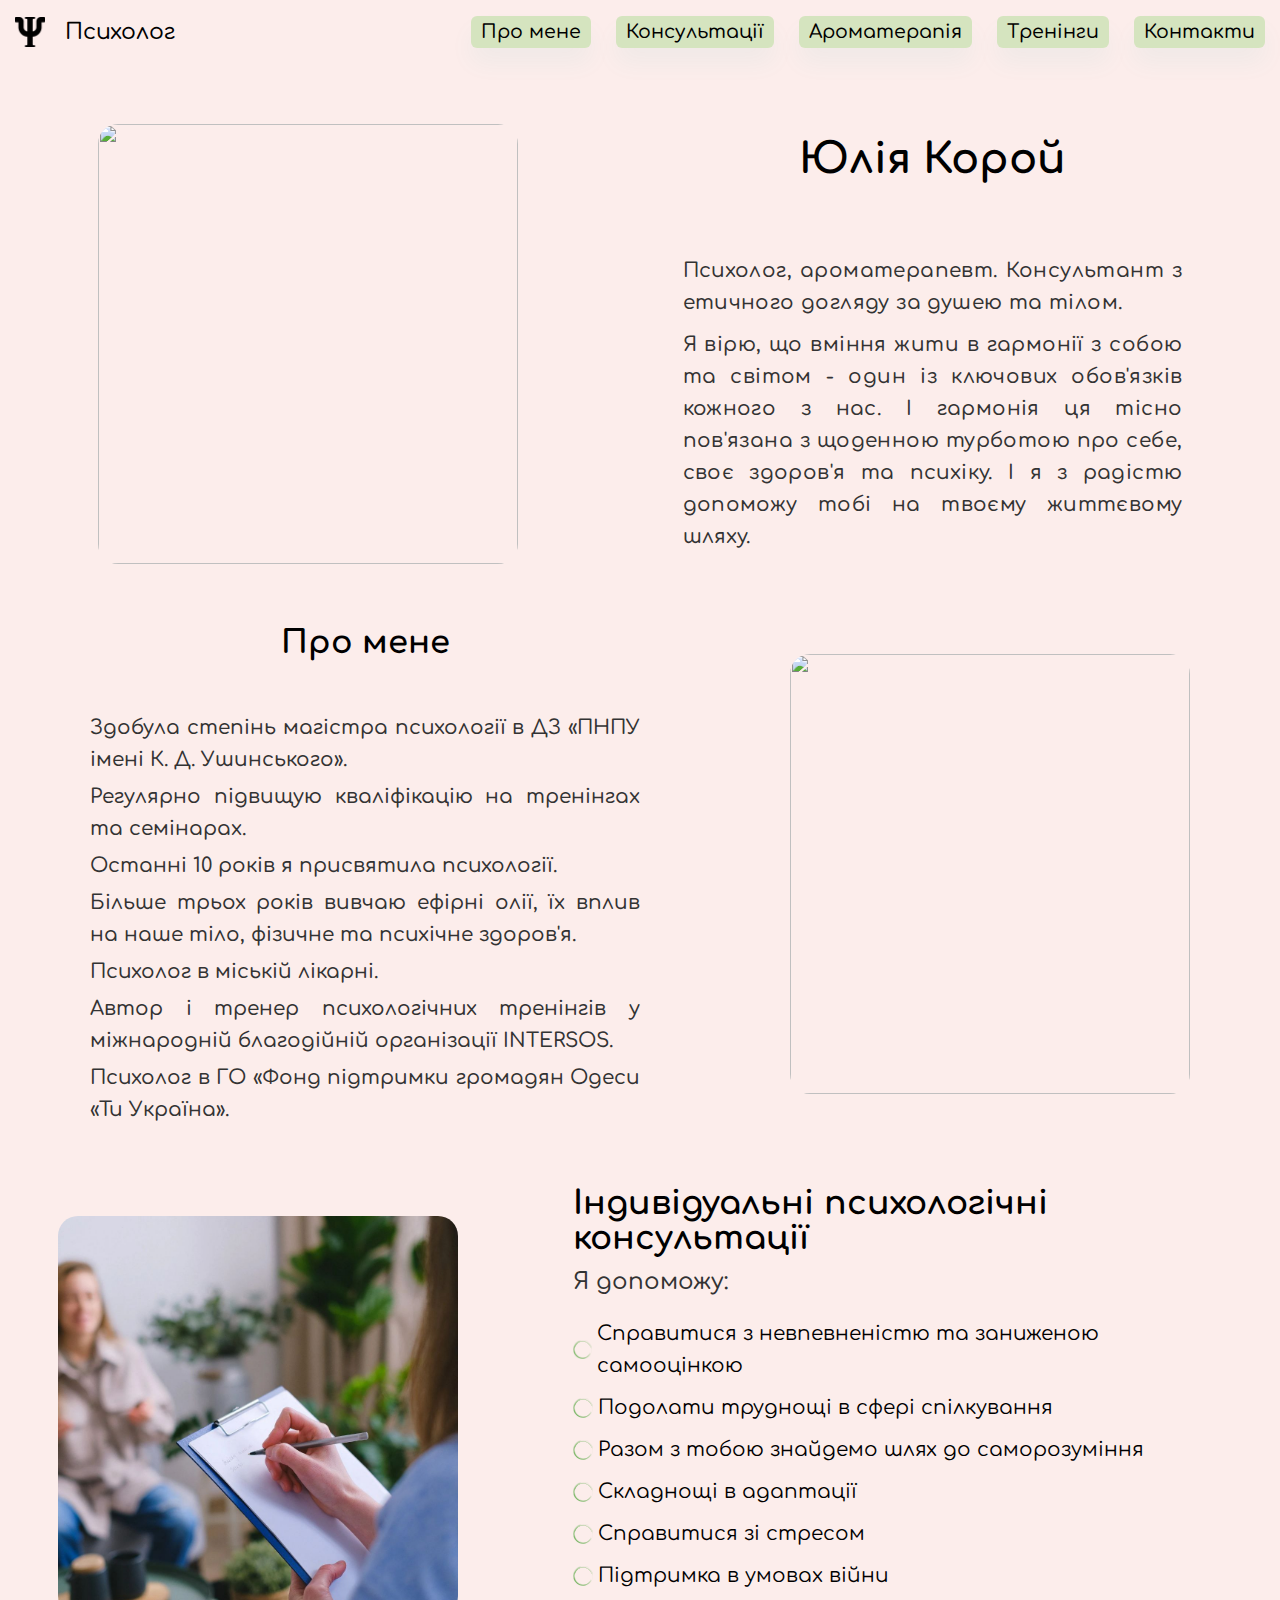
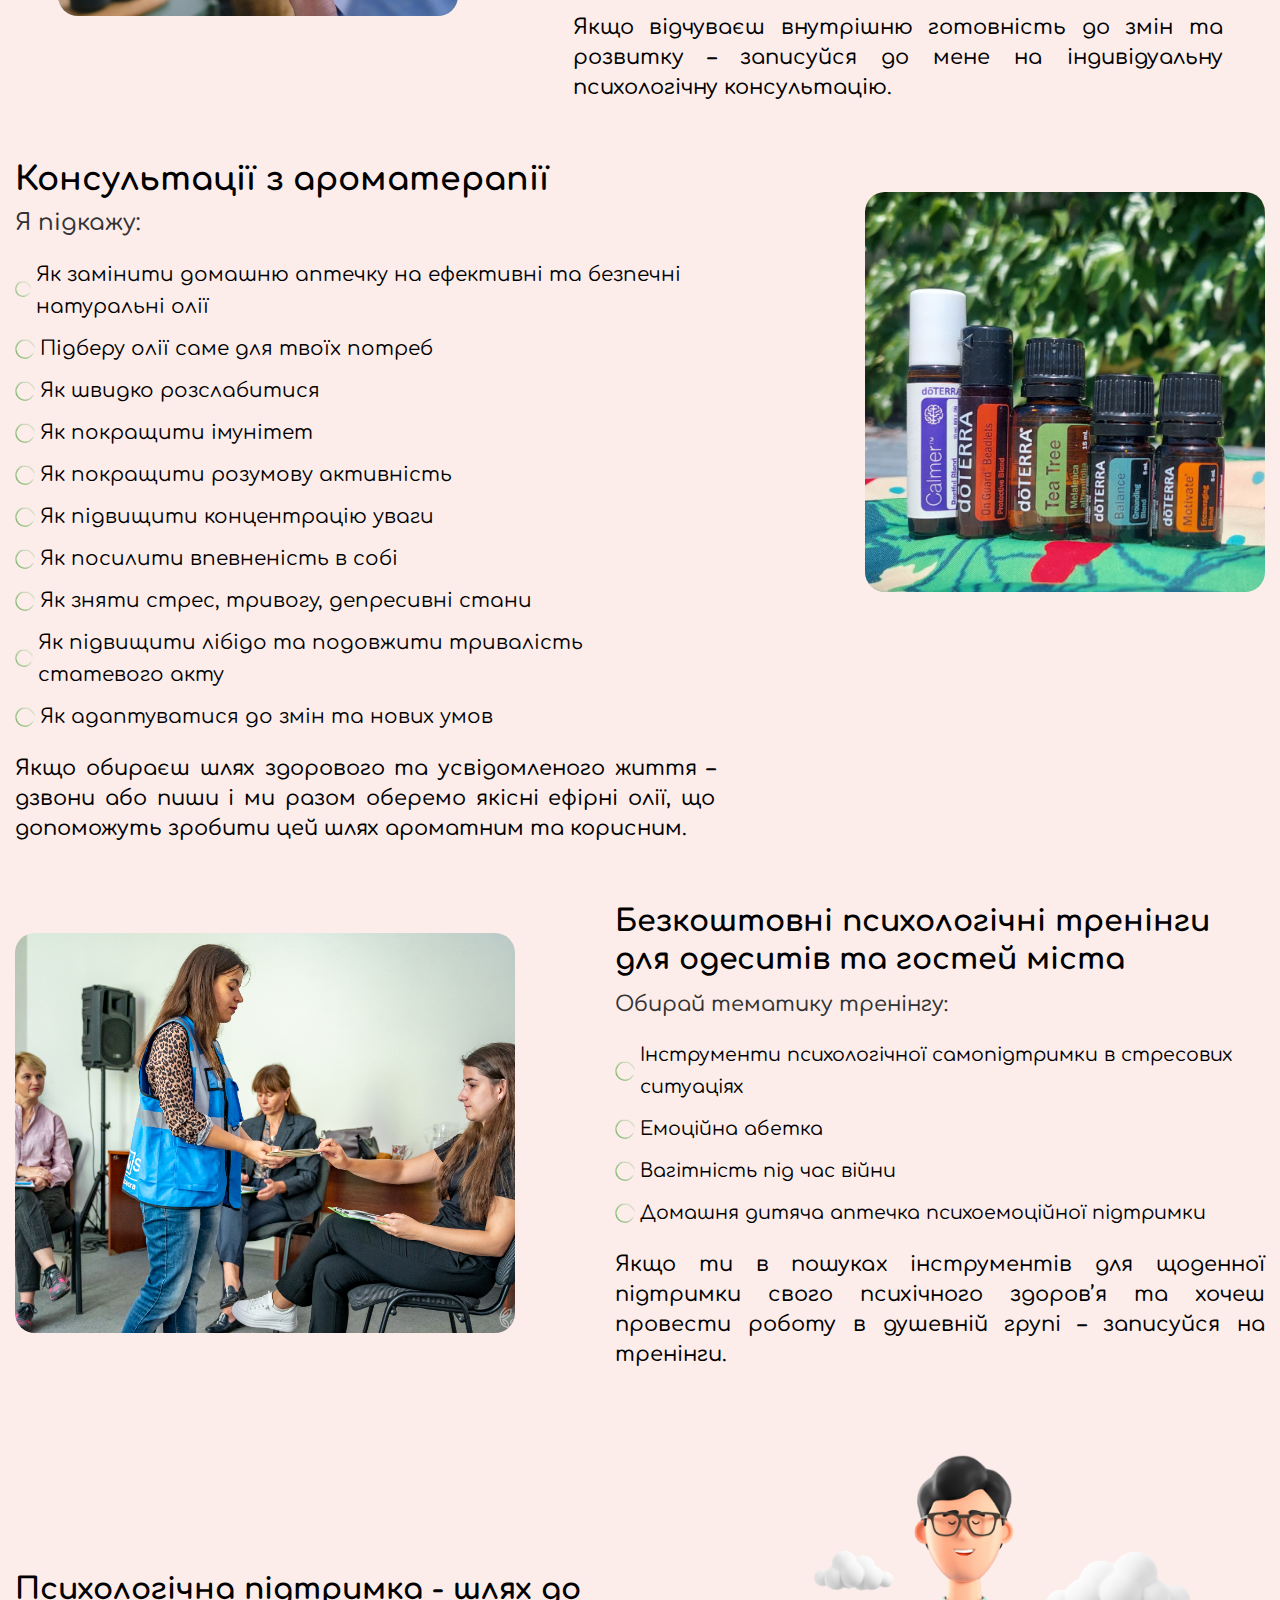
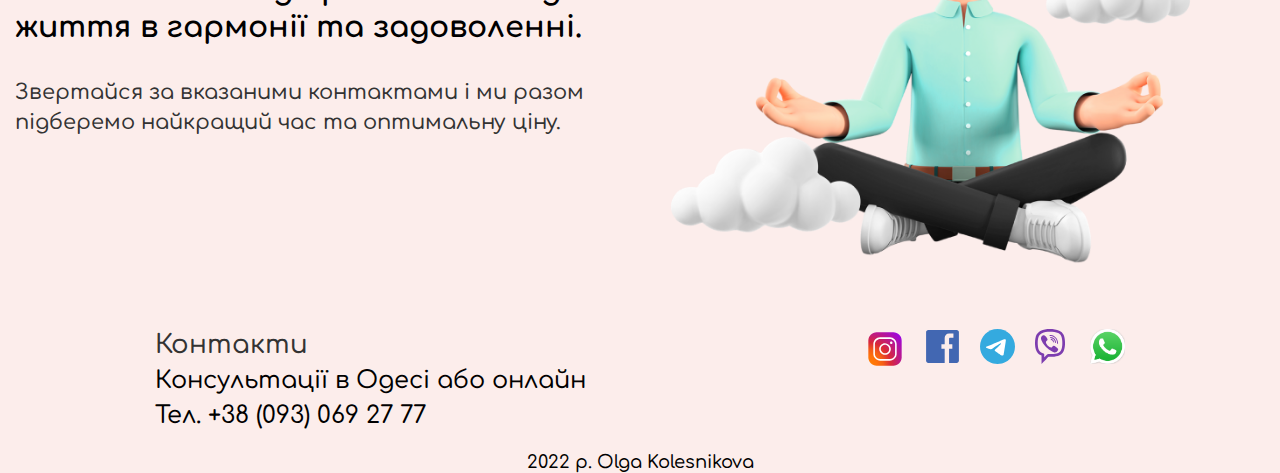
==== commit 1a495a57: "Update index.html" ====
--- a/index.html
+++ b/index.html
@@ -8,6 +8,9 @@
         -Консультації з ароматерапії;
         -Натуральні олії
         -МК з ароматерапії">
+        <meta http-equiv='cache-control' content='no-cache'> 
+    <meta http-equiv='expires' content='0'> 
+    <meta http-equiv='pragma' content='no-cache'>
     <title>Yuliia Koroi</title>
     <link rel="stylesheet" href="css/style.min.css">
 </head>
--- a/css/style.min.css
+++ b/css/style.min.css
@@ -1,7 +1,7 @@
-/*! destyle.css v3.0.2 | MIT License | https://github.com/nicolas-cusan/destyle.css */*,::before,::after{box-sizing:border-box;border-style:solid;border-width:0}html{line-height:1.15;-webkit-text-size-adjust:100%;-webkit-tap-highlight-color:rgba(0,0,0,0)}body{margin:0}main{display:block}p,table,blockquote,address,pre,iframe,form,figure,dl{margin:0}h1,h2,h3,h4,h5,h6{font-size:inherit;font-weight:inherit;margin:0}ul,ol{margin:0;padding:0;list-style:none}dt{font-weight:bold}dd{margin-left:0}hr{box-sizing:content-box;height:0;overflow:visible;border-top-width:1px;margin:0;clear:both;color:inherit}pre{font-family:monospace,monospace;font-size:inherit}address{font-style:inherit}a{background-color:rgba(0,0,0,0);text-decoration:none;color:inherit}abbr[title]{-webkit-text-decoration:underline dotted;text-decoration:underline dotted}b,strong{font-weight:bolder}code,kbd,samp{font-family:monospace,monospace;font-size:inherit}small{font-size:80%}sub,sup{font-size:75%;line-height:0;position:relative;vertical-align:baseline}sub{bottom:-0.25em}sup{top:-0.5em}svg,img,embed,object,iframe{vertical-align:bottom}button,input,optgroup,select,textarea{-webkit-appearance:none;-moz-appearance:none;appearance:none;vertical-align:middle;color:inherit;font:inherit;background:rgba(0,0,0,0);padding:0;margin:0;border-radius:0;text-align:inherit;text-transform:inherit}[type=checkbox]{-webkit-appearance:checkbox;-moz-appearance:checkbox;appearance:checkbox}[type=radio]{-webkit-appearance:radio;-moz-appearance:radio;appearance:radio}button,[type=button],[type=reset],[type=submit]{cursor:pointer}button:disabled,[type=button]:disabled,[type=reset]:disabled,[type=submit]:disabled{cursor:default}:-moz-focusring{outline:auto}select:disabled{opacity:inherit}option{padding:0}fieldset{margin:0;padding:0;min-width:0}legend{padding:0}progress{vertical-align:baseline}textarea{overflow:auto}[type=number]::-webkit-inner-spin-button,[type=number]::-webkit-outer-spin-button{height:auto}[type=search]{outline-offset:-2px}[type=search]::-webkit-search-decoration{-webkit-appearance:none}::-webkit-file-upload-button{-webkit-appearance:button;font:inherit}label[for]{cursor:pointer}details{display:block}summary{display:list-item}[contenteditable]:focus{outline:auto}table{border-color:inherit;border-collapse:collapse}caption{text-align:left}td,th{vertical-align:top;padding:0}th{text-align:left;font-weight:bold}@font-face{font-family:"Inter";font-weight:normal;src:url('"fonts/Inter-Bold" 700.eot?') format("eot"),url('"fonts/Inter-Bold" 700.woff2') format("woff2"),url('"fonts/Inter-Bold" 700.woff') format("woff"),url('"fonts/Inter-Bold" 700.ttf') format("truetype"),url('"fonts/Inter-Bold" 700.svg#Inter') format("svg");font-display:auto}@font-face{font-family:"Inter";font-weight:normal;src:url('"fonts/Inter-Regular" 400.eot?') format("eot"),url('"fonts/Inter-Regular" 400.woff2') format("woff2"),url('"fonts/Inter-Regular" 400.woff') format("woff"),url('"fonts/Inter-Regular" 400.ttf') format("truetype"),url('"fonts/Inter-Regular" 400.svg#Inter') format("svg");font-display:auto}@font-face{font-family:"Inter";font-weight:normal;src:url('"fonts/Inter-Medium" 400.eot?') format("eot"),url('"fonts/Inter-Medium" 400.woff2') format("woff2"),url('"fonts/Inter-Medium" 400.woff') format("woff"),url('"fonts/Inter-Medium" 400.ttf') format("truetype"),url('"fonts/Inter-Medium" 400.svg#Inter') format("svg");font-display:auto}/*!
+/*! destyle.css v3.0.2 | MIT License | https://github.com/nicolas-cusan/destyle.css */*,::before,::after{box-sizing:border-box;border-style:solid;border-width:0}html{line-height:1.15;-webkit-text-size-adjust:100%;-webkit-tap-highlight-color:rgba(0,0,0,0)}body{margin:0}main{display:block}p,table,blockquote,address,pre,iframe,form,figure,dl{margin:0}h1,h2,h3,h4,h5,h6{font-size:inherit;font-weight:inherit;margin:0}ul,ol{margin:0;padding:0;list-style:none}dt{font-weight:bold}dd{margin-left:0}hr{box-sizing:content-box;height:0;overflow:visible;border-top-width:1px;margin:0;clear:both;color:inherit}pre{font-family:monospace,monospace;font-size:inherit}address{font-style:inherit}a{background-color:rgba(0,0,0,0);text-decoration:none;color:inherit}abbr[title]{-webkit-text-decoration:underline dotted;text-decoration:underline dotted}b,strong{font-weight:bolder}code,kbd,samp{font-family:monospace,monospace;font-size:inherit}small{font-size:80%}sub,sup{font-size:75%;line-height:0;position:relative;vertical-align:baseline}sub{bottom:-0.25em}sup{top:-0.5em}svg,img,embed,object,iframe{vertical-align:bottom}button,input,optgroup,select,textarea{-webkit-appearance:none;-moz-appearance:none;appearance:none;vertical-align:middle;color:inherit;font:inherit;background:rgba(0,0,0,0);padding:0;margin:0;border-radius:0;text-align:inherit;text-transform:inherit}[type=checkbox]{-webkit-appearance:checkbox;-moz-appearance:checkbox;appearance:checkbox}[type=radio]{-webkit-appearance:radio;-moz-appearance:radio;appearance:radio}button,[type=button],[type=reset],[type=submit]{cursor:pointer}button:disabled,[type=button]:disabled,[type=reset]:disabled,[type=submit]:disabled{cursor:default}:-moz-focusring{outline:auto}select:disabled{opacity:inherit}option{padding:0}fieldset{margin:0;padding:0;min-width:0}legend{padding:0}progress{vertical-align:baseline}textarea{overflow:auto}[type=number]::-webkit-inner-spin-button,[type=number]::-webkit-outer-spin-button{height:auto}[type=search]{outline-offset:-2px}[type=search]::-webkit-search-decoration{-webkit-appearance:none}::-webkit-file-upload-button{-webkit-appearance:button;font:inherit}label[for]{cursor:pointer}details{display:block}summary{display:list-item}[contenteditable]:focus{outline:auto}table{border-color:inherit;border-collapse:collapse}caption{text-align:left}td,th{vertical-align:top;padding:0}th{text-align:left;font-weight:bold}@font-face{font-family:"Comfortaa";font-weight:700;font-style:normal;src:url("/fonts/Comfortaa-Bold.eot?") format("eot"),url("/fonts/Comfortaa-Bold.woff2") format("woff2"),url("/fonts/Comfortaa-Bold.woff") format("woff"),url("/fonts/Comfortaa-Bold.ttf") format("truetype"),url("/fonts/Comfortaa-Bold.svg#Comfortaa") format("svg");font-display:auto}@font-face{font-family:"Comfortaa";font-weight:400;font-style:normal;src:url("/fonts/Comfortaa-Regular.eot?") format("eot"),url("/fonts/Comfortaa-Regular.woff2") format("woff2"),url("/fonts/Comfortaa-Regular.woff") format("woff"),url("/fonts/Comfortaa-Regular.ttf") format("truetype"),url("/fonts/Comfortaa-Regular.svg#Comfortaa") format("svg");font-display:auto}@font-face{font-family:"Comfortaa";font-weight:500;font-style:normal;src:url("/fonts/Comfortaa-Medium.eot?") format("eot"),url("/fonts/Comfortaa-Medium.woff2") format("woff2"),url("/fonts/Comfortaa-Medium.woff") format("woff"),url("/fonts/Comfortaa-Medium.ttf") format("truetype"),url("/fonts/Comfortaa-Medium.svg#Comfortaa") format("svg");font-display:auto}/*!
  * Hamburgers
  * @description Tasty CSS-animated hamburgers
  * @author Jonathan Suh @jonsuh
  * @site https://jonsuh.com/hamburgers
  * @link https://github.com/jonsuh/hamburgers
- */.hamburger{font:inherit;display:inline-block;overflow:visible;margin:0;padding:15px;cursor:pointer;transition-timing-function:linear;transition-duration:.15s;transition-property:opacity,filter;text-transform:none;color:inherit;border:0;background-color:rgba(0,0,0,0)}.hamburger.is-active:hover,.hamburger:hover{opacity:.7}.hamburger.is-active .hamburger-inner,.hamburger.is-active .hamburger-inner:after,.hamburger.is-active .hamburger-inner:before{background-color:#000}.hamburger-box{position:relative;display:inline-block;width:40px;height:24px}.hamburger-inner{top:50%;display:block;margin-top:-2px}.hamburger-inner,.hamburger-inner:after,.hamburger-inner:before{position:absolute;width:40px;height:4px;transition-timing-function:ease;transition-duration:.15s;transition-property:transform;border-radius:4px;background-color:#000}.hamburger-inner:after,.hamburger-inner:before{display:block;content:""}.hamburger-inner:before{top:-10px}.hamburger-inner:after{bottom:-10px}.hamburger--3dx .hamburger-box{perspective:80px}.hamburger--3dx .hamburger-inner{transition:transform .15s cubic-bezier(0.645, 0.045, 0.355, 1),background-color 0s cubic-bezier(0.645, 0.045, 0.355, 1) .1s}.hamburger--3dx .hamburger-inner:after,.hamburger--3dx .hamburger-inner:before{transition:transform 0s cubic-bezier(0.645, 0.045, 0.355, 1) .1s}.hamburger--3dx.is-active .hamburger-inner{transform:rotateY(180deg);background-color:rgba(0,0,0,0) !important}.hamburger--3dx.is-active .hamburger-inner:before{transform:translate3d(0, 10px, 0) rotate(45deg)}.hamburger--3dx.is-active .hamburger-inner:after{transform:translate3d(0, -10px, 0) rotate(-45deg)}.hamburger--3dx-r .hamburger-box{perspective:80px}.hamburger--3dx-r .hamburger-inner{transition:transform .15s cubic-bezier(0.645, 0.045, 0.355, 1),background-color 0s cubic-bezier(0.645, 0.045, 0.355, 1) .1s}.hamburger--3dx-r .hamburger-inner:after,.hamburger--3dx-r .hamburger-inner:before{transition:transform 0s cubic-bezier(0.645, 0.045, 0.355, 1) .1s}.hamburger--3dx-r.is-active .hamburger-inner{transform:rotateY(-180deg);background-color:rgba(0,0,0,0) !important}.hamburger--3dx-r.is-active .hamburger-inner:before{transform:translate3d(0, 10px, 0) rotate(45deg)}.hamburger--3dx-r.is-active .hamburger-inner:after{transform:translate3d(0, -10px, 0) rotate(-45deg)}.hamburger--3dy .hamburger-box{perspective:80px}.hamburger--3dy .hamburger-inner{transition:transform .15s cubic-bezier(0.645, 0.045, 0.355, 1),background-color 0s cubic-bezier(0.645, 0.045, 0.355, 1) .1s}.hamburger--3dy .hamburger-inner:after,.hamburger--3dy .hamburger-inner:before{transition:transform 0s cubic-bezier(0.645, 0.045, 0.355, 1) .1s}.hamburger--3dy.is-active .hamburger-inner{transform:rotateX(-180deg);background-color:rgba(0,0,0,0) !important}.hamburger--3dy.is-active .hamburger-inner:before{transform:translate3d(0, 10px, 0) rotate(45deg)}.hamburger--3dy.is-active .hamburger-inner:after{transform:translate3d(0, -10px, 0) rotate(-45deg)}.hamburger--3dy-r .hamburger-box{perspective:80px}.hamburger--3dy-r .hamburger-inner{transition:transform .15s cubic-bezier(0.645, 0.045, 0.355, 1),background-color 0s cubic-bezier(0.645, 0.045, 0.355, 1) .1s}.hamburger--3dy-r .hamburger-inner:after,.hamburger--3dy-r .hamburger-inner:before{transition:transform 0s cubic-bezier(0.645, 0.045, 0.355, 1) .1s}.hamburger--3dy-r.is-active .hamburger-inner{transform:rotateX(180deg);background-color:rgba(0,0,0,0) !important}.hamburger--3dy-r.is-active .hamburger-inner:before{transform:translate3d(0, 10px, 0) rotate(45deg)}.hamburger--3dy-r.is-active .hamburger-inner:after{transform:translate3d(0, -10px, 0) rotate(-45deg)}.hamburger--3dxy .hamburger-box{perspective:80px}.hamburger--3dxy .hamburger-inner{transition:transform .15s cubic-bezier(0.645, 0.045, 0.355, 1),background-color 0s cubic-bezier(0.645, 0.045, 0.355, 1) .1s}.hamburger--3dxy .hamburger-inner:after,.hamburger--3dxy .hamburger-inner:before{transition:transform 0s cubic-bezier(0.645, 0.045, 0.355, 1) .1s}.hamburger--3dxy.is-active .hamburger-inner{transform:rotateX(180deg) rotateY(180deg);background-color:rgba(0,0,0,0) !important}.hamburger--3dxy.is-active .hamburger-inner:before{transform:translate3d(0, 10px, 0) rotate(45deg)}.hamburger--3dxy.is-active .hamburger-inner:after{transform:translate3d(0, -10px, 0) rotate(-45deg)}.hamburger--3dxy-r .hamburger-box{perspective:80px}.hamburger--3dxy-r .hamburger-inner{transition:transform .15s cubic-bezier(0.645, 0.045, 0.355, 1),background-color 0s cubic-bezier(0.645, 0.045, 0.355, 1) .1s}.hamburger--3dxy-r .hamburger-inner:after,.hamburger--3dxy-r .hamburger-inner:before{transition:transform 0s cubic-bezier(0.645, 0.045, 0.355, 1) .1s}.hamburger--3dxy-r.is-active .hamburger-inner{transform:rotateX(180deg) rotateY(180deg) rotate(-180deg);background-color:rgba(0,0,0,0) !important}.hamburger--3dxy-r.is-active .hamburger-inner:before{transform:translate3d(0, 10px, 0) rotate(45deg)}.hamburger--3dxy-r.is-active .hamburger-inner:after{transform:translate3d(0, -10px, 0) rotate(-45deg)}.hamburger--arrow.is-active .hamburger-inner:before{transform:translate3d(-8px, 0, 0) rotate(-45deg) scaleX(0.7)}.hamburger--arrow.is-active .hamburger-inner:after{transform:translate3d(-8px, 0, 0) rotate(45deg) scaleX(0.7)}.hamburger--arrow-r.is-active .hamburger-inner:before{transform:translate3d(8px, 0, 0) rotate(45deg) scaleX(0.7)}.hamburger--arrow-r.is-active .hamburger-inner:after{transform:translate3d(8px, 0, 0) rotate(-45deg) scaleX(0.7)}.hamburger--arrowalt .hamburger-inner:before{transition:top .1s ease .1s,transform .1s cubic-bezier(0.165, 0.84, 0.44, 1)}.hamburger--arrowalt .hamburger-inner:after{transition:bottom .1s ease .1s,transform .1s cubic-bezier(0.165, 0.84, 0.44, 1)}.hamburger--arrowalt.is-active .hamburger-inner:before{top:0;transition:top .1s ease,transform .1s cubic-bezier(0.895, 0.03, 0.685, 0.22) .1s;transform:translate3d(-8px, -10px, 0) rotate(-45deg) scaleX(0.7)}.hamburger--arrowalt.is-active .hamburger-inner:after{bottom:0;transition:bottom .1s ease,transform .1s cubic-bezier(0.895, 0.03, 0.685, 0.22) .1s;transform:translate3d(-8px, 10px, 0) rotate(45deg) scaleX(0.7)}.hamburger--arrowalt-r .hamburger-inner:before{transition:top .1s ease .1s,transform .1s cubic-bezier(0.165, 0.84, 0.44, 1)}.hamburger--arrowalt-r .hamburger-inner:after{transition:bottom .1s ease .1s,transform .1s cubic-bezier(0.165, 0.84, 0.44, 1)}.hamburger--arrowalt-r.is-active .hamburger-inner:before{top:0;transition:top .1s ease,transform .1s cubic-bezier(0.895, 0.03, 0.685, 0.22) .1s;transform:translate3d(8px, -10px, 0) rotate(45deg) scaleX(0.7)}.hamburger--arrowalt-r.is-active .hamburger-inner:after{bottom:0;transition:bottom .1s ease,transform .1s cubic-bezier(0.895, 0.03, 0.685, 0.22) .1s;transform:translate3d(8px, 10px, 0) rotate(-45deg) scaleX(0.7)}.hamburger--arrowturn.is-active .hamburger-inner{transform:rotate(-180deg)}.hamburger--arrowturn.is-active .hamburger-inner:before{transform:translate3d(8px, 0, 0) rotate(45deg) scaleX(0.7)}.hamburger--arrowturn.is-active .hamburger-inner:after{transform:translate3d(8px, 0, 0) rotate(-45deg) scaleX(0.7)}.hamburger--arrowturn-r.is-active .hamburger-inner{transform:rotate(-180deg)}.hamburger--arrowturn-r.is-active .hamburger-inner:before{transform:translate3d(-8px, 0, 0) rotate(-45deg) scaleX(0.7)}.hamburger--arrowturn-r.is-active .hamburger-inner:after{transform:translate3d(-8px, 0, 0) rotate(45deg) scaleX(0.7)}.hamburger--boring .hamburger-inner,.hamburger--boring .hamburger-inner:after,.hamburger--boring .hamburger-inner:before{transition-property:none}.hamburger--boring.is-active .hamburger-inner{transform:rotate(45deg)}.hamburger--boring.is-active .hamburger-inner:before{top:0;opacity:0}.hamburger--boring.is-active .hamburger-inner:after{bottom:0;transform:rotate(-90deg)}.hamburger--collapse .hamburger-inner{top:auto;bottom:0;transition-delay:.13s;transition-timing-function:cubic-bezier(0.55, 0.055, 0.675, 0.19);transition-duration:.13s}.hamburger--collapse .hamburger-inner:after{top:-20px;transition:top .2s cubic-bezier(0.33333, 0.66667, 0.66667, 1) .2s,opacity .1s linear}.hamburger--collapse .hamburger-inner:before{transition:top .12s cubic-bezier(0.33333, 0.66667, 0.66667, 1) .2s,transform .13s cubic-bezier(0.55, 0.055, 0.675, 0.19)}.hamburger--collapse.is-active .hamburger-inner{transition-delay:.22s;transition-timing-function:cubic-bezier(0.215, 0.61, 0.355, 1);transform:translate3d(0, -10px, 0) rotate(-45deg)}.hamburger--collapse.is-active .hamburger-inner:after{top:0;transition:top .2s cubic-bezier(0.33333, 0, 0.66667, 0.33333),opacity .1s linear .22s;opacity:0}.hamburger--collapse.is-active .hamburger-inner:before{top:0;transition:top .1s cubic-bezier(0.33333, 0, 0.66667, 0.33333) .16s,transform .13s cubic-bezier(0.215, 0.61, 0.355, 1) .25s;transform:rotate(-90deg)}.hamburger--collapse-r .hamburger-inner{top:auto;bottom:0;transition-delay:.13s;transition-timing-function:cubic-bezier(0.55, 0.055, 0.675, 0.19);transition-duration:.13s}.hamburger--collapse-r .hamburger-inner:after{top:-20px;transition:top .2s cubic-bezier(0.33333, 0.66667, 0.66667, 1) .2s,opacity .1s linear}.hamburger--collapse-r .hamburger-inner:before{transition:top .12s cubic-bezier(0.33333, 0.66667, 0.66667, 1) .2s,transform .13s cubic-bezier(0.55, 0.055, 0.675, 0.19)}.hamburger--collapse-r.is-active .hamburger-inner{transition-delay:.22s;transition-timing-function:cubic-bezier(0.215, 0.61, 0.355, 1);transform:translate3d(0, -10px, 0) rotate(45deg)}.hamburger--collapse-r.is-active .hamburger-inner:after{top:0;transition:top .2s cubic-bezier(0.33333, 0, 0.66667, 0.33333),opacity .1s linear .22s;opacity:0}.hamburger--collapse-r.is-active .hamburger-inner:before{top:0;transition:top .1s cubic-bezier(0.33333, 0, 0.66667, 0.33333) .16s,transform .13s cubic-bezier(0.215, 0.61, 0.355, 1) .25s;transform:rotate(90deg)}.hamburger--elastic .hamburger-inner{top:2px;transition-timing-function:cubic-bezier(0.68, -0.55, 0.265, 1.55);transition-duration:.275s}.hamburger--elastic .hamburger-inner:before{top:10px;transition:opacity .125s ease .275s}.hamburger--elastic .hamburger-inner:after{top:20px;transition:transform .275s cubic-bezier(0.68, -0.55, 0.265, 1.55)}.hamburger--elastic.is-active .hamburger-inner{transition-delay:75ms;transform:translate3d(0, 10px, 0) rotate(135deg)}.hamburger--elastic.is-active .hamburger-inner:before{transition-delay:0s;opacity:0}.hamburger--elastic.is-active .hamburger-inner:after{transition-delay:75ms;transform:translate3d(0, -20px, 0) rotate(-270deg)}.hamburger--elastic-r .hamburger-inner{top:2px;transition-timing-function:cubic-bezier(0.68, -0.55, 0.265, 1.55);transition-duration:.275s}.hamburger--elastic-r .hamburger-inner:before{top:10px;transition:opacity .125s ease .275s}.hamburger--elastic-r .hamburger-inner:after{top:20px;transition:transform .275s cubic-bezier(0.68, -0.55, 0.265, 1.55)}.hamburger--elastic-r.is-active .hamburger-inner{transition-delay:75ms;transform:translate3d(0, 10px, 0) rotate(-135deg)}.hamburger--elastic-r.is-active .hamburger-inner:before{transition-delay:0s;opacity:0}.hamburger--elastic-r.is-active .hamburger-inner:after{transition-delay:75ms;transform:translate3d(0, -20px, 0) rotate(270deg)}.hamburger--emphatic{overflow:hidden}.hamburger--emphatic .hamburger-inner{transition:background-color .125s ease-in .175s}.hamburger--emphatic .hamburger-inner:before{left:0;transition:transform .125s cubic-bezier(0.6, 0.04, 0.98, 0.335),top .05s linear .125s,left .125s ease-in .175s}.hamburger--emphatic .hamburger-inner:after{top:10px;right:0;transition:transform .125s cubic-bezier(0.6, 0.04, 0.98, 0.335),top .05s linear .125s,right .125s ease-in .175s}.hamburger--emphatic.is-active .hamburger-inner{transition-delay:0s;transition-timing-function:ease-out;background-color:rgba(0,0,0,0) !important}.hamburger--emphatic.is-active .hamburger-inner:before{top:-80px;left:-80px;transition:left .125s ease-out,top .05s linear .125s,transform .125s cubic-bezier(0.075, 0.82, 0.165, 1) .175s;transform:translate3d(80px, 80px, 0) rotate(45deg)}.hamburger--emphatic.is-active .hamburger-inner:after{top:-80px;right:-80px;transition:right .125s ease-out,top .05s linear .125s,transform .125s cubic-bezier(0.075, 0.82, 0.165, 1) .175s;transform:translate3d(-80px, 80px, 0) rotate(-45deg)}.hamburger--emphatic-r{overflow:hidden}.hamburger--emphatic-r .hamburger-inner{transition:background-color .125s ease-in .175s}.hamburger--emphatic-r .hamburger-inner:before{left:0;transition:transform .125s cubic-bezier(0.6, 0.04, 0.98, 0.335),top .05s linear .125s,left .125s ease-in .175s}.hamburger--emphatic-r .hamburger-inner:after{top:10px;right:0;transition:transform .125s cubic-bezier(0.6, 0.04, 0.98, 0.335),top .05s linear .125s,right .125s ease-in .175s}.hamburger--emphatic-r.is-active .hamburger-inner{transition-delay:0s;transition-timing-function:ease-out;background-color:rgba(0,0,0,0) !important}.hamburger--emphatic-r.is-active .hamburger-inner:before{top:80px;left:-80px;transition:left .125s ease-out,top .05s linear .125s,transform .125s cubic-bezier(0.075, 0.82, 0.165, 1) .175s;transform:translate3d(80px, -80px, 0) rotate(-45deg)}.hamburger--emphatic-r.is-active .hamburger-inner:after{top:80px;right:-80px;transition:right .125s ease-out,top .05s linear .125s,transform .125s cubic-bezier(0.075, 0.82, 0.165, 1) .175s;transform:translate3d(-80px, -80px, 0) rotate(45deg)}.hamburger--minus .hamburger-inner:after,.hamburger--minus .hamburger-inner:before{transition:bottom .08s ease-out 0s,top .08s ease-out 0s,opacity 0s linear}.hamburger--minus.is-active .hamburger-inner:after,.hamburger--minus.is-active .hamburger-inner:before{transition:bottom .08s ease-out,top .08s ease-out,opacity 0s linear .08s;opacity:0}.hamburger--minus.is-active .hamburger-inner:before{top:0}.hamburger--minus.is-active .hamburger-inner:after{bottom:0}.hamburger--slider .hamburger-inner{top:2px}.hamburger--slider .hamburger-inner:before{top:10px;transition-timing-function:ease;transition-duration:.15s;transition-property:transform,opacity}.hamburger--slider .hamburger-inner:after{top:20px}.hamburger--slider.is-active .hamburger-inner{transform:translate3d(0, 10px, 0) rotate(45deg)}.hamburger--slider.is-active .hamburger-inner:before{transform:rotate(-45deg) translate3d(-5.71429px, -6px, 0);opacity:0}.hamburger--slider.is-active .hamburger-inner:after{transform:translate3d(0, -20px, 0) rotate(-90deg)}.hamburger--slider-r .hamburger-inner{top:2px}.hamburger--slider-r .hamburger-inner:before{top:10px;transition-timing-function:ease;transition-duration:.15s;transition-property:transform,opacity}.hamburger--slider-r .hamburger-inner:after{top:20px}.hamburger--slider-r.is-active .hamburger-inner{transform:translate3d(0, 10px, 0) rotate(-45deg)}.hamburger--slider-r.is-active .hamburger-inner:before{transform:rotate(45deg) translate3d(5.71429px, -6px, 0);opacity:0}.hamburger--slider-r.is-active .hamburger-inner:after{transform:translate3d(0, -20px, 0) rotate(90deg)}.hamburger--spin .hamburger-inner{transition-timing-function:cubic-bezier(0.55, 0.055, 0.675, 0.19);transition-duration:.22s}.hamburger--spin .hamburger-inner:before{transition:top .1s ease-in .25s,opacity .1s ease-in}.hamburger--spin .hamburger-inner:after{transition:bottom .1s ease-in .25s,transform .22s cubic-bezier(0.55, 0.055, 0.675, 0.19)}.hamburger--spin.is-active .hamburger-inner{transition-delay:.12s;transition-timing-function:cubic-bezier(0.215, 0.61, 0.355, 1);transform:rotate(225deg)}.hamburger--spin.is-active .hamburger-inner:before{top:0;transition:top .1s ease-out,opacity .1s ease-out .12s;opacity:0}.hamburger--spin.is-active .hamburger-inner:after{bottom:0;transition:bottom .1s ease-out,transform .22s cubic-bezier(0.215, 0.61, 0.355, 1) .12s;transform:rotate(-90deg)}.hamburger--spin-r .hamburger-inner{transition-timing-function:cubic-bezier(0.55, 0.055, 0.675, 0.19);transition-duration:.22s}.hamburger--spin-r .hamburger-inner:before{transition:top .1s ease-in .25s,opacity .1s ease-in}.hamburger--spin-r .hamburger-inner:after{transition:bottom .1s ease-in .25s,transform .22s cubic-bezier(0.55, 0.055, 0.675, 0.19)}.hamburger--spin-r.is-active .hamburger-inner{transition-delay:.12s;transition-timing-function:cubic-bezier(0.215, 0.61, 0.355, 1);transform:rotate(-225deg)}.hamburger--spin-r.is-active .hamburger-inner:before{top:0;transition:top .1s ease-out,opacity .1s ease-out .12s;opacity:0}.hamburger--spin-r.is-active .hamburger-inner:after{bottom:0;transition:bottom .1s ease-out,transform .22s cubic-bezier(0.215, 0.61, 0.355, 1) .12s;transform:rotate(90deg)}.hamburger--spring .hamburger-inner{top:2px;transition:background-color 0s linear .13s}.hamburger--spring .hamburger-inner:before{top:10px;transition:top .1s cubic-bezier(0.33333, 0.66667, 0.66667, 1) .2s,transform .13s cubic-bezier(0.55, 0.055, 0.675, 0.19)}.hamburger--spring .hamburger-inner:after{top:20px;transition:top .2s cubic-bezier(0.33333, 0.66667, 0.66667, 1) .2s,transform .13s cubic-bezier(0.55, 0.055, 0.675, 0.19)}.hamburger--spring.is-active .hamburger-inner{transition-delay:.22s;background-color:rgba(0,0,0,0) !important}.hamburger--spring.is-active .hamburger-inner:before{top:0;transition:top .1s cubic-bezier(0.33333, 0, 0.66667, 0.33333) .15s,transform .13s cubic-bezier(0.215, 0.61, 0.355, 1) .22s;transform:translate3d(0, 10px, 0) rotate(45deg)}.hamburger--spring.is-active .hamburger-inner:after{top:0;transition:top .2s cubic-bezier(0.33333, 0, 0.66667, 0.33333),transform .13s cubic-bezier(0.215, 0.61, 0.355, 1) .22s;transform:translate3d(0, 10px, 0) rotate(-45deg)}.hamburger--spring-r .hamburger-inner{top:auto;bottom:0;transition-delay:0s;transition-timing-function:cubic-bezier(0.55, 0.055, 0.675, 0.19);transition-duration:.13s}.hamburger--spring-r .hamburger-inner:after{top:-20px;transition:top .2s cubic-bezier(0.33333, 0.66667, 0.66667, 1) .2s,opacity 0s linear}.hamburger--spring-r .hamburger-inner:before{transition:top .1s cubic-bezier(0.33333, 0.66667, 0.66667, 1) .2s,transform .13s cubic-bezier(0.55, 0.055, 0.675, 0.19)}.hamburger--spring-r.is-active .hamburger-inner{transition-delay:.22s;transition-timing-function:cubic-bezier(0.215, 0.61, 0.355, 1);transform:translate3d(0, -10px, 0) rotate(-45deg)}.hamburger--spring-r.is-active .hamburger-inner:after{top:0;transition:top .2s cubic-bezier(0.33333, 0, 0.66667, 0.33333),opacity 0s linear .22s;opacity:0}.hamburger--spring-r.is-active .hamburger-inner:before{top:0;transition:top .1s cubic-bezier(0.33333, 0, 0.66667, 0.33333) .15s,transform .13s cubic-bezier(0.215, 0.61, 0.355, 1) .22s;transform:rotate(90deg)}.hamburger--stand .hamburger-inner{transition:transform 75ms cubic-bezier(0.55, 0.055, 0.675, 0.19) .15s,background-color 0s linear 75ms}.hamburger--stand .hamburger-inner:before{transition:top 75ms ease-in 75ms,transform 75ms cubic-bezier(0.55, 0.055, 0.675, 0.19) 0s}.hamburger--stand .hamburger-inner:after{transition:bottom 75ms ease-in 75ms,transform 75ms cubic-bezier(0.55, 0.055, 0.675, 0.19) 0s}.hamburger--stand.is-active .hamburger-inner{transition:transform 75ms cubic-bezier(0.215, 0.61, 0.355, 1) 0s,background-color 0s linear .15s;transform:rotate(90deg);background-color:rgba(0,0,0,0) !important}.hamburger--stand.is-active .hamburger-inner:before{top:0;transition:top 75ms ease-out .1s,transform 75ms cubic-bezier(0.215, 0.61, 0.355, 1) .15s;transform:rotate(-45deg)}.hamburger--stand.is-active .hamburger-inner:after{bottom:0;transition:bottom 75ms ease-out .1s,transform 75ms cubic-bezier(0.215, 0.61, 0.355, 1) .15s;transform:rotate(45deg)}.hamburger--stand-r .hamburger-inner{transition:transform 75ms cubic-bezier(0.55, 0.055, 0.675, 0.19) .15s,background-color 0s linear 75ms}.hamburger--stand-r .hamburger-inner:before{transition:top 75ms ease-in 75ms,transform 75ms cubic-bezier(0.55, 0.055, 0.675, 0.19) 0s}.hamburger--stand-r .hamburger-inner:after{transition:bottom 75ms ease-in 75ms,transform 75ms cubic-bezier(0.55, 0.055, 0.675, 0.19) 0s}.hamburger--stand-r.is-active .hamburger-inner{transition:transform 75ms cubic-bezier(0.215, 0.61, 0.355, 1) 0s,background-color 0s linear .15s;transform:rotate(-90deg);background-color:rgba(0,0,0,0) !important}.hamburger--stand-r.is-active .hamburger-inner:before{top:0;transition:top 75ms ease-out .1s,transform 75ms cubic-bezier(0.215, 0.61, 0.355, 1) .15s;transform:rotate(-45deg)}.hamburger--stand-r.is-active .hamburger-inner:after{bottom:0;transition:bottom 75ms ease-out .1s,transform 75ms cubic-bezier(0.215, 0.61, 0.355, 1) .15s;transform:rotate(45deg)}.hamburger--squeeze .hamburger-inner{transition-timing-function:cubic-bezier(0.55, 0.055, 0.675, 0.19);transition-duration:75ms}.hamburger--squeeze .hamburger-inner:before{transition:top 75ms ease .12s,opacity 75ms ease}.hamburger--squeeze .hamburger-inner:after{transition:bottom 75ms ease .12s,transform 75ms cubic-bezier(0.55, 0.055, 0.675, 0.19)}.hamburger--squeeze.is-active .hamburger-inner{transition-delay:.12s;transition-timing-function:cubic-bezier(0.215, 0.61, 0.355, 1);transform:rotate(45deg)}.hamburger--squeeze.is-active .hamburger-inner:before{top:0;transition:top 75ms ease,opacity 75ms ease .12s;opacity:0}.hamburger--squeeze.is-active .hamburger-inner:after{bottom:0;transition:bottom 75ms ease,transform 75ms cubic-bezier(0.215, 0.61, 0.355, 1) .12s;transform:rotate(-90deg)}.hamburger--vortex .hamburger-inner{transition-timing-function:cubic-bezier(0.19, 1, 0.22, 1);transition-duration:.2s}.hamburger--vortex .hamburger-inner:after,.hamburger--vortex .hamburger-inner:before{transition-delay:.1s;transition-timing-function:linear;transition-duration:0s}.hamburger--vortex .hamburger-inner:before{transition-property:top,opacity}.hamburger--vortex .hamburger-inner:after{transition-property:bottom,transform}.hamburger--vortex.is-active .hamburger-inner{transition-timing-function:cubic-bezier(0.19, 1, 0.22, 1);transform:rotate(765deg)}.hamburger--vortex.is-active .hamburger-inner:after,.hamburger--vortex.is-active .hamburger-inner:before{transition-delay:0s}.hamburger--vortex.is-active .hamburger-inner:before{top:0;opacity:0}.hamburger--vortex.is-active .hamburger-inner:after{bottom:0;transform:rotate(90deg)}.hamburger--vortex-r .hamburger-inner{transition-timing-function:cubic-bezier(0.19, 1, 0.22, 1);transition-duration:.2s}.hamburger--vortex-r .hamburger-inner:after,.hamburger--vortex-r .hamburger-inner:before{transition-delay:.1s;transition-timing-function:linear;transition-duration:0s}.hamburger--vortex-r .hamburger-inner:before{transition-property:top,opacity}.hamburger--vortex-r .hamburger-inner:after{transition-property:bottom,transform}.hamburger--vortex-r.is-active .hamburger-inner{transition-timing-function:cubic-bezier(0.19, 1, 0.22, 1);transform:rotate(-765deg)}.hamburger--vortex-r.is-active .hamburger-inner:after,.hamburger--vortex-r.is-active .hamburger-inner:before{transition-delay:0s}.hamburger--vortex-r.is-active .hamburger-inner:before{top:0;opacity:0}.hamburger--vortex-r.is-active .hamburger-inner:after{bottom:0;transform:rotate(-90deg)}html{scroll-behavior:smooth}body{background-color:rgba(251,229,227,.7)}.container{width:100%;max-width:1280px;padding:0 15px;margin:0 auto}.header{padding:15px 0}.header-container{display:flex;align-items:center;justify-content:space-between}.header-content{display:flex;align-items:center}@media(max-width: 900px){.header-content{width:100%}}.header-content .hamburger{margin-left:auto;display:none}@media(max-width: 600px){.header-content .hamburger{display:block}}@media(max-width: 900px){.header-content .hamburger{display:block}}.header-content-author{display:flex;align-items:center;font-family:"Inter",sans-serif;font-size:22px;color:#000;font-weight:500;line-height:34px}.header-content-author:hover{color:#3ec110;transition-duration:.25s;transition-property:all;transition-timing-function:linear}.header-content-logo-img{display:block;width:30px;height:30px;margin-right:20px}@media(max-width: 600px){.nav{display:none}}@media(max-width: 900px){.nav{display:none}}.nav-list{display:flex;align-items:center}.nav-item{margin-right:25px}.nav-item:last-child{margin-right:0}.nav-link{display:block;font-family:"Inter",sans-serif;font-size:19px;color:#000;font-weight:500;line-height:22px;background-color:rgba(62,193,16,.2);padding:5px 10px;box-shadow:0px 15px 25px rgba(0,185,182,.05);border-radius:6px;transition-duration:.25s;transition-property:all;transition-timing-function:linear}.nav-link:hover{background-color:rgba(251,229,227,.7)}.nav-mobile{position:fixed;background-color:#fbe5e3;top:0;left:0;width:100%;height:100%;display:none}.nav-mobile.is-active{display:block}.nav-mobile-link{font-family:"Inter",sans-serif;font-size:18px;color:#000;font-weight:500;line-height:22px}.nav-mobile-link:hover{color:crimson;transition-duration:.25s;transition-property:all;transition-timing-function:linear}.nav-mobile-item{margin-top:20px;padding:5px 8px}.nav-mobile-header{display:flex;align-items:center;justify-content:space-between;margin-top:20px;padding:10px 10px}.nav-mobile-img{display:block;width:30px;height:30px;margin-right:20px}.nav-mobile-header-link{display:flex;align-items:center;font-family:"Inter",sans-serif;font-size:20px;color:#000;font-weight:700;line-height:22px}.psychologist{margin-top:60px}@media(max-width: 900px){.psychologist{margin-top:20px}}.psychologist-container{display:flex;align-items:center;justify-content:space-around}@media(max-width: 900px){.psychologist-container{flex-direction:column}}.psychologist-figure{display:flex;flex-shrink:0;width:420px;height:440px;border-radius:20px;overflow:hidden}@media(max-width: 1024px){.psychologist-figure{max-width:340px;height:380px}}@media(max-width: 900px){.psychologist-figure{max-width:400px;height:440px;order:2;margin-top:30px}}@media(max-width: 600px){.psychologist-figure{max-width:360px;height:400px}}.psychologist-img{display:block;-o-object-fit:cover;object-fit:cover;width:100%;height:100%}.psychologist-paragraphs{margin-top:70px}@media(max-width: 900px){.psychologist-paragraphs{margin-top:40px}}.psychologist-title{font-family:"Inter",sans-serif;font-size:48px;color:#000;font-weight:700;line-height:57px;text-align:center}@media(max-width: 1280px){.psychologist-title{font-family:"Inter",sans-serif;font-size:42px;color:#000;font-weight:700;line-height:50px}}@media(max-width: 1024px){.psychologist-title{font-family:"Inter",sans-serif;font-size:35px;color:#000;font-weight:700;line-height:50px}}@media(max-width: 900px){.psychologist-title{font-family:"Inter",sans-serif;font-size:48px;color:#000;font-weight:700;line-height:57px}}@media(max-width: 600px){.psychologist-title{font-family:"Inter",sans-serif;font-size:42px;color:#000;font-weight:700;line-height:50px}}@media(max-width: 900px){.psychologist-title-desktop{display:none}}.psychologist-title-mobile{display:none}@media(max-width: 900px){.psychologist-title-mobile{display:block;order:1}}.psychologist-text{font-family:"Inter",sans-serif;font-size:24px;color:#333;font-weight:500;line-height:32px;letter-spacing:.02em;max-width:580px;margin-top:10px}@media(max-width: 1280px){.psychologist-text{font-family:"Inter",sans-serif;font-size:20px;color:#333;font-weight:500;line-height:32px;max-width:500px}}@media(max-width: 1024px){.psychologist-text{font-family:"Inter",sans-serif;font-size:20px;color:#333;font-weight:500;line-height:28px}}@media(max-width: 900px){.psychologist-text{font-family:"Inter",sans-serif;font-size:24px;color:#333;font-weight:500;line-height:32px;max-width:650px}}@media(max-width: 600px){.psychologist-text{font-family:"Inter",sans-serif;font-size:20px;color:#333;font-weight:500;line-height:28px;max-width:500px}}@media(max-width: 900px){.psychologist-content{order:3}}.about-me{margin-top:60px}.about-me-container{display:flex;justify-content:space-around}@media(max-width: 900px){.about-me-container{flex-direction:column;align-items:center}}@media(max-width: 900px){.about-me-content{order:3}}.about-me-figure{display:flex;flex-shrink:0;margin-top:30px;width:400px;height:440px;border-radius:20px;overflow:hidden}@media(max-width: 1024px){.about-me-figure{max-width:340px;height:380px}}@media(max-width: 900px){.about-me-figure{order:2;max-width:400px;height:440px}}@media(max-width: 600px){.about-me-figure{max-width:360px;height:400px}}.about-me-img{display:block;-o-object-fit:cover;object-fit:cover;width:100%;height:100%}.about-me-title{font-family:"Inter",sans-serif;font-size:48px;color:#000;font-weight:700;line-height:57px;text-align:center}@media(max-width: 1280px){.about-me-title{font-family:"Inter",sans-serif;font-size:32px;color:#000;font-weight:700;line-height:38px}}@media(max-width: 1024px){.about-me-title{font-family:"Inter",sans-serif;font-size:27px;color:#000;font-weight:700;line-height:37px}}@media(max-width: 900px){.about-me-title{font-family:"Inter",sans-serif;font-size:48px;color:#000;font-weight:700;line-height:57px;margin-top:40px}}@media(max-width: 600px){.about-me-title{font-family:"Inter",sans-serif;font-size:33px;color:#000;font-weight:700;line-height:40px}}@media(max-width: 900px){.about-me-title-desktop{display:none}}.about-me-title-mobile{display:none}@media(max-width: 900px){.about-me-title-mobile{display:block;order:1}}.about-me-paragraphs{margin-top:50px}.about-me-text{font-family:"Inter",sans-serif;font-size:24px;color:#333;font-weight:500;line-height:32px;margin-top:5px;max-width:600px}@media(max-width: 1280px){.about-me-text{font-family:"Inter",sans-serif;font-size:20px;color:#333;font-weight:500;line-height:32px;max-width:550px}}@media(max-width: 1024px){.about-me-text{font-family:"Inter",sans-serif;font-size:20px;color:#333;font-weight:500;line-height:28px}}@media(max-width: 900px){.about-me-text{font-family:"Inter",sans-serif;font-size:24px;color:#333;font-weight:500;line-height:32px;max-width:650px}}@media(max-width: 600px){.about-me-text{font-family:"Inter",sans-serif;font-size:20px;color:#333;font-weight:500;line-height:28px;max-width:500px}}.services{margin-top:60px}.services-container{display:flex;justify-content:space-around}@media(max-width: 900px){.services-container{flex-direction:column;align-items:center}}.services-figure{display:flex;flex-shrink:0;margin-top:30px;max-width:400px;height:400px;border-radius:20px;overflow:hidden;margin-right:30px}@media(max-width: 1024px){.services-figure{max-width:340px;height:380px}}@media(max-width: 900px){.services-figure{max-width:400px;height:400px;order:2;margin-right:0}}@media(max-width: 600px){.services-figure{max-width:400px;height:360px}}.services-img{display:block;-o-object-fit:cover;object-fit:cover;width:100%;height:100%}.services-title{font-family:"Inter",sans-serif;font-size:48px;color:#000;font-weight:700;line-height:57px}@media(max-width: 1280px){.services-title{font-family:"Inter",sans-serif;font-size:33px;color:#000;font-weight:700;line-height:35px}}@media(max-width: 1024px){.services-title{font-family:"Inter",sans-serif;font-size:27px;color:#000;font-weight:700;line-height:37px}}@media(max-width: 900px){.services-title{font-family:"Inter",sans-serif;font-size:43px;color:#000;font-weight:700;line-height:55px;margin-top:40px}}@media(max-width: 600px){.services-title{font-family:"Inter",sans-serif;font-size:27px;color:#000;font-weight:700;line-height:37px}}@media(max-width: 900px){.services-title-desktop{display:none}}.services-title-mobile{display:none;text-align:center}@media(max-width: 900px){.services-title-mobile{display:block;order:1}}.services-subtitle{font-family:"Inter",sans-serif;font-size:26px;color:#333;font-weight:500;line-height:30px;margin-top:20px}@media(max-width: 1280px){.services-subtitle{font-family:"Inter",sans-serif;font-size:23px;color:#333;font-weight:500;line-height:32px;margin-top:10px}}@media(max-width: 1024px){.services-subtitle{font-family:"Inter",sans-serif;font-size:23px;color:#333;font-weight:500;line-height:35px}}@media(max-width: 900px){.services-subtitle{font-family:"Inter",sans-serif;font-size:26px;color:#333;font-weight:500;line-height:30px;margin-top:20px}}@media(max-width: 600px){.services-subtitle{font-family:"Inter",sans-serif;font-size:23px;color:#333;font-weight:500;line-height:32px}}.services-list{margin-top:20px}.services-item{font-family:"Inter",sans-serif;font-size:20px;color:#000;font-weight:400;line-height:30px;margin-top:10px;display:flex;align-items:center}.services-item::before{content:"";background-image:url("../img/for-list.png");background-size:contain;background-repeat:no-repeat;display:block;width:20px;height:20px;margin-right:5px}@media(max-width: 1280px){.services-item{font-family:"Inter",sans-serif;font-size:20px;color:#000;font-weight:400;line-height:32px;margin-top:10px}}@media(max-width: 1024px){.services-item{font-family:"Inter",sans-serif;font-size:19px;color:#000;font-weight:400;line-height:28px}}@media(max-width: 900px){.services-item{font-family:"Inter",sans-serif;font-size:21px;color:#000;font-weight:400;line-height:30px;margin-top:10px}}@media(max-width: 600px){.services-item{font-family:"Inter",sans-serif;font-size:19px;color:#000;font-weight:400;line-height:28px}}.services-text{font-family:"Inter",sans-serif;font-size:24px;color:#000;font-weight:500;line-height:30px;margin-top:20px}@media(max-width: 1280px){.services-text{font-family:"Inter",sans-serif;font-size:21px;color:#000;font-weight:500;line-height:30px}}@media(max-width: 900px){.services-text{font-family:"Inter",sans-serif;font-size:24px;color:#000;font-weight:500;line-height:30px;margin-top:20px}}@media(max-width: 600px){.services-text{font-family:"Inter",sans-serif;font-size:22px;color:#000;font-weight:500;line-height:30px}}.services-content{max-width:650px;order:3}.consultation{margin-top:60px}.consultation-container{display:flex;justify-content:space-between}@media(max-width: 900px){.consultation-container{flex-direction:column;align-items:center}}.consultation-title{font-family:"Inter",sans-serif;font-size:48px;color:#000;font-weight:700;line-height:57px}@media(max-width: 1280px){.consultation-title{font-family:"Inter",sans-serif;font-size:33px;color:#000;font-weight:700;line-height:35px}}@media(max-width: 1024px){.consultation-title{font-family:"Inter",sans-serif;font-size:27px;color:#000;font-weight:700;line-height:37px}}@media(max-width: 900px){.consultation-title{font-family:"Inter",sans-serif;font-size:48px;color:#000;font-weight:700;line-height:57px;margin-top:40px}}@media(max-width: 600px){.consultation-title{font-family:"Inter",sans-serif;font-size:27px;color:#000;font-weight:700;line-height:37px}}@media(max-width: 900px){.consultation-title-desktop{display:none}}.consultation-title-mobile{display:none;text-align:center}@media(max-width: 900px){.consultation-title-mobile{display:block;order:1}}.consultation-subtitle{font-family:"Inter",sans-serif;font-size:26px;color:#333;font-weight:500;line-height:30px;margin-top:20px}@media(max-width: 1280px){.consultation-subtitle{font-family:"Inter",sans-serif;font-size:23px;color:#333;font-weight:500;line-height:32px;margin-top:10px}}@media(max-width: 1024px){.consultation-subtitle{font-family:"Inter",sans-serif;font-size:23px;color:#333;font-weight:500;line-height:35px}}@media(max-width: 900px){.consultation-subtitle{font-family:"Inter",sans-serif;font-size:26px;color:#333;font-weight:500;line-height:30px;margin-top:20px}}@media(max-width: 600px){.consultation-subtitle{font-family:"Inter",sans-serif;font-size:23px;color:#333;font-weight:500;line-height:35px}}.consultation-list{margin-top:20px}.consultation-item{font-family:"Inter",sans-serif;font-size:20px;color:#000;font-weight:400;line-height:30px;margin-top:10px;display:flex;align-items:center}.consultation-item::before{content:"";background-image:url("../img/for-list.png");background-size:contain;background-repeat:no-repeat;display:block;width:20px;height:20px;margin-right:5px}@media(max-width: 1280px){.consultation-item{font-family:"Inter",sans-serif;font-size:20px;color:#000;font-weight:400;line-height:32px;margin-top:10px}}@media(max-width: 1024px){.consultation-item{font-family:"Inter",sans-serif;font-size:19px;color:#000;font-weight:400;line-height:28px}}@media(max-width: 900px){.consultation-item{font-family:"Inter",sans-serif;font-size:21px;color:#000;font-weight:400;line-height:30px;margin-top:10px}}@media(max-width: 600px){.consultation-item{font-family:"Inter",sans-serif;font-size:20px;color:#000;font-weight:400;line-height:28px}}.consultation-figure{display:flex;flex-shrink:0;margin-top:30px;max-width:400px;height:400px;border-radius:20px;overflow:hidden}@media(max-width: 1024px){.consultation-figure{max-width:380px;height:380px}}@media(max-width: 900px){.consultation-figure{order:2;max-width:400px;height:400px}}@media(max-width: 600px){.consultation-figure{max-width:400px;height:360px}}.consultation-img{display:block;width:100%;height:100%;-o-object-fit:cover;object-fit:cover}.consultation-text{font-family:"Inter",sans-serif;font-size:24px;color:#000;font-weight:500;line-height:30px;margin-top:20px}@media(max-width: 1280px){.consultation-text{font-family:"Inter",sans-serif;font-size:21px;color:#000;font-weight:500;line-height:30px}}@media(max-width: 1024px){.consultation-text{font-family:"Inter",sans-serif;font-size:21px;color:#000;font-weight:500;line-height:30px}}@media(max-width: 900px){.consultation-text{font-family:"Inter",sans-serif;font-size:24px;color:#000;font-weight:500;line-height:30px;margin-top:20px}}@media(max-width: 600px){.consultation-text{font-family:"Inter",sans-serif;font-size:22px;color:#000;font-weight:500;line-height:30px}}.consultation-content{max-width:700px}@media(max-width: 900px){.consultation-content{order:3}}.trainings{margin-top:60px}.trainings-container{display:flex;justify-content:space-between}@media(max-width: 900px){.trainings-container{align-items:center;flex-direction:column}}.trainings-title{font-family:"Inter",sans-serif;font-size:48px;color:#000;font-weight:700;line-height:57px}@media(max-width: 1280px){.trainings-title{font-family:"Inter",sans-serif;font-size:30px;color:#000;font-weight:700;line-height:38px}}@media(max-width: 1024px){.trainings-title{font-family:"Inter",sans-serif;font-size:25px;color:#000;font-weight:700;line-height:35px}}@media(max-width: 900px){.trainings-title{font-family:"Inter",sans-serif;font-size:48px;color:#000;font-weight:700;line-height:57px;margin-top:40px}}@media(max-width: 600px){.trainings-title{font-family:"Inter",sans-serif;font-size:27px;color:#000;font-weight:700;line-height:35px}}@media(max-width: 900px){.trainings-title-desktop{display:none}}.trainings-title-mobile{display:none;text-align:center}@media(max-width: 900px){.trainings-title-mobile{display:block;order:1}}.trainings-subtitle{font-family:"Inter",sans-serif;font-size:26px;color:#333;font-weight:500;line-height:30px;margin-top:20px}@media(max-width: 1280px){.trainings-subtitle{font-family:"Inter",sans-serif;font-size:21px;color:#333;font-weight:500;line-height:30px;margin-top:10px}}@media(max-width: 1024px){.trainings-subtitle{font-family:"Inter",sans-serif;font-size:23px;color:#333;font-weight:500;line-height:35px}}@media(max-width: 900px){.trainings-subtitle{font-family:"Inter",sans-serif;font-size:26px;color:#333;font-weight:500;line-height:30px;margin-top:20px}}@media(max-width: 600px){.trainings-subtitle{font-family:"Inter",sans-serif;font-size:23px;color:#333;font-weight:500;line-height:35px}}.trainings-list{margin-top:20px}.trainings-item{font-family:"Inter",sans-serif;font-size:21px;color:#000;font-weight:400;line-height:28px;margin-top:10px;display:flex;align-items:center}.trainings-item::before{content:"";background-image:url("../img/for-list.png");background-size:contain;background-repeat:no-repeat;display:block;width:20px;height:20px;margin-right:5px;flex-shrink:0}@media(max-width: 1280px){.trainings-item{font-family:"Inter",sans-serif;font-size:19px;color:#000;font-weight:400;line-height:32px;margin-top:10px}}@media(max-width: 1024px){.trainings-item{font-family:"Inter",sans-serif;font-size:18px;color:#000;font-weight:400;line-height:28px}}@media(max-width: 900px){.trainings-item{font-family:"Inter",sans-serif;font-size:21px;color:#000;font-weight:400;line-height:28px;margin-top:10px}}@media(max-width: 600px){.trainings-item{font-family:"Inter",sans-serif;font-size:19px;color:#000;font-weight:400;line-height:28px}}.trainings-text{font-family:"Inter",sans-serif;font-size:24px;color:#000;font-weight:500;line-height:30px;margin-top:20px}@media(max-width: 1280px){.trainings-text{font-family:"Inter",sans-serif;font-size:21px;color:#000;font-weight:500;line-height:30px}}@media(max-width: 1024px){.trainings-text{font-family:"Inter",sans-serif;font-size:20px;color:#000;font-weight:500;line-height:30px}}@media(max-width: 900px){.trainings-text{font-family:"Inter",sans-serif;font-size:24px;color:#000;font-weight:500;line-height:30px;margin-top:20px}}@media(max-width: 600px){.trainings-text{font-family:"Inter",sans-serif;font-size:22px;color:#000;font-weight:500;line-height:30px}}.trainings-figure{display:flex;flex-shrink:0;margin-top:30px;max-width:500px;height:400px;border-radius:20px;overflow:hidden;margin-right:50px}@media(max-width: 1280px){.trainings-figure{margin-right:30px}}@media(max-width: 1024px){.trainings-figure{max-width:400px;height:360px}}@media(max-width: 900px){.trainings-figure{max-width:480px;height:400px;order:2;margin-right:0}}@media(max-width: 600px){.trainings-figure{max-width:400px;height:360px}}.trainings-img{display:block;-o-object-fit:cover;object-fit:cover;width:100%;height:100%}.trainings-content{max-width:650px;order:3}.intro{margin-top:40px}.intro-container{display:flex;justify-content:space-between;align-items:center}@media(max-width: 900px){.intro-container{flex-direction:column}}.intro-title{font-family:"Inter",sans-serif;font-size:35px;color:#000;font-weight:700;line-height:45px;margin-top:20px}@media(max-width: 1280px){.intro-title{font-family:"Inter",sans-serif;font-size:30px;color:#000;font-weight:700;line-height:38px}}@media(max-width: 1024px){.intro-title{font-family:"Inter",sans-serif;font-size:23px;color:#000;font-weight:700;line-height:35px}}@media(max-width: 900px){.intro-title{font-family:"Inter",sans-serif;font-size:40px;color:#000;font-weight:700;line-height:50px;text-align:center}}@media(max-width: 600px){.intro-title{font-family:"Inter",sans-serif;font-size:27px;color:#000;font-weight:700;line-height:35px}}.intro-subtitle{font-family:"Inter",sans-serif;font-size:25px;color:#333;font-weight:500;line-height:35px;margin-top:30px}@media(max-width: 1280px){.intro-subtitle{font-family:"Inter",sans-serif;font-size:21px;color:#333;font-weight:500;line-height:30px}}@media(max-width: 1024px){.intro-subtitle{font-family:"Inter",sans-serif;font-size:23px;color:#333;font-weight:500;line-height:35px}}@media(max-width: 900px){.intro-subtitle{font-family:"Inter",sans-serif;font-size:25px;color:#333;font-weight:500;line-height:35px;text-align:center}}@media(max-width: 600px){.intro-subtitle{font-family:"Inter",sans-serif;font-size:21px;color:#333;font-weight:500;line-height:35px}}.intro-figure{display:flex;flex-shrink:0;margin-top:30px;max-width:680px;height:460px;border-radius:20px;overflow:hidden}@media(max-width: 1280px){.intro-figure{max-width:600px;height:440px}}@media(max-width: 1024px){.intro-figure{max-width:480px;height:400px}}@media(max-width: 900px){.intro-figure{max-width:520px;height:400px}}@media(max-width: 600px){.intro-figure{max-width:400px;height:360px}}.intro-img{display:block;-o-object-fit:contain;object-fit:contain;width:100%;height:100%}.footer{margin-top:50px}.footer-content{display:flex;justify-content:space-around}@media(max-width: 900px){.footer-content{flex-direction:column}}.footer-title{font-family:"Inter",sans-serif;font-size:26px;color:#333;font-weight:500;line-height:32px}@media(max-width: 1024px){.footer-title{font-family:"Inter",sans-serif;font-size:24px;color:#000;font-weight:500;line-height:20px}}@media(max-width: 900px){.footer-title{font-family:"Inter",sans-serif;font-size:22px;color:#000;font-weight:500;line-height:30px}}.footer-item{font-family:"Inter",sans-serif;font-size:24px;color:#000;font-weight:500;line-height:30px;margin-top:5px}@media(max-width: 1024px){.footer-item{font-family:"Inter",sans-serif;font-size:22px;color:#000;font-weight:500;line-height:28px}}@media(max-width: 900px){.footer-item{font-family:"Inter",sans-serif;font-size:18px;color:#000;font-weight:500;line-height:28px}}.footer-copyrights{display:flex;justify-content:center;margin-top:20px}.footer-copyrights-time{font-family:"Inter",sans-serif;font-size:18px;color:#000;font-weight:500;line-height:22px}.footer-copyrights-text{font-family:"Inter",sans-serif;font-size:18px;color:#000;font-weight:500;line-height:22px}.social-list{display:flex}@media(max-width: 900px){.social-list{margin-top:20px}}.social-list-mobile{justify-content:center}.social-item{margin-right:20px}.social-item:last-child{margin-right:0}.social-link{display:block;width:35px;height:35px;background-repeat:no-repeat}.social-link-instagram{background-image:url("../img/instagram.svg");width:40px;height:40px}.social-link-facebook{background-image:url("../img/facebook.svg")}.social-link-telegram{background-image:url("../img/telegram.svg")}.social-link-viber{background-image:url("../img/viber.svg")}.social-link-watsapp{background-image:url("../img/watsapp.png");background-size:cover}/*# sourceMappingURL=style.min.css.map */+ */.hamburger{font:inherit;display:inline-block;overflow:visible;margin:0;padding:15px;cursor:pointer;transition-timing-function:linear;transition-duration:.15s;transition-property:opacity,filter;text-transform:none;color:inherit;border:0;background-color:rgba(0,0,0,0)}.hamburger.is-active:hover,.hamburger:hover{opacity:.7}.hamburger.is-active .hamburger-inner,.hamburger.is-active .hamburger-inner:after,.hamburger.is-active .hamburger-inner:before{background-color:#000}.hamburger-box{position:relative;display:inline-block;width:40px;height:24px}.hamburger-inner{top:50%;display:block;margin-top:-2px}.hamburger-inner,.hamburger-inner:after,.hamburger-inner:before{position:absolute;width:40px;height:4px;transition-timing-function:ease;transition-duration:.15s;transition-property:transform;border-radius:4px;background-color:#000}.hamburger-inner:after,.hamburger-inner:before{display:block;content:""}.hamburger-inner:before{top:-10px}.hamburger-inner:after{bottom:-10px}.hamburger--3dx .hamburger-box{perspective:80px}.hamburger--3dx .hamburger-inner{transition:transform .15s cubic-bezier(0.645, 0.045, 0.355, 1),background-color 0s cubic-bezier(0.645, 0.045, 0.355, 1) .1s}.hamburger--3dx .hamburger-inner:after,.hamburger--3dx .hamburger-inner:before{transition:transform 0s cubic-bezier(0.645, 0.045, 0.355, 1) .1s}.hamburger--3dx.is-active .hamburger-inner{transform:rotateY(180deg);background-color:rgba(0,0,0,0) !important}.hamburger--3dx.is-active .hamburger-inner:before{transform:translate3d(0, 10px, 0) rotate(45deg)}.hamburger--3dx.is-active .hamburger-inner:after{transform:translate3d(0, -10px, 0) rotate(-45deg)}.hamburger--3dx-r .hamburger-box{perspective:80px}.hamburger--3dx-r .hamburger-inner{transition:transform .15s cubic-bezier(0.645, 0.045, 0.355, 1),background-color 0s cubic-bezier(0.645, 0.045, 0.355, 1) .1s}.hamburger--3dx-r .hamburger-inner:after,.hamburger--3dx-r .hamburger-inner:before{transition:transform 0s cubic-bezier(0.645, 0.045, 0.355, 1) .1s}.hamburger--3dx-r.is-active .hamburger-inner{transform:rotateY(-180deg);background-color:rgba(0,0,0,0) !important}.hamburger--3dx-r.is-active .hamburger-inner:before{transform:translate3d(0, 10px, 0) rotate(45deg)}.hamburger--3dx-r.is-active .hamburger-inner:after{transform:translate3d(0, -10px, 0) rotate(-45deg)}.hamburger--3dy .hamburger-box{perspective:80px}.hamburger--3dy .hamburger-inner{transition:transform .15s cubic-bezier(0.645, 0.045, 0.355, 1),background-color 0s cubic-bezier(0.645, 0.045, 0.355, 1) .1s}.hamburger--3dy .hamburger-inner:after,.hamburger--3dy .hamburger-inner:before{transition:transform 0s cubic-bezier(0.645, 0.045, 0.355, 1) .1s}.hamburger--3dy.is-active .hamburger-inner{transform:rotateX(-180deg);background-color:rgba(0,0,0,0) !important}.hamburger--3dy.is-active .hamburger-inner:before{transform:translate3d(0, 10px, 0) rotate(45deg)}.hamburger--3dy.is-active .hamburger-inner:after{transform:translate3d(0, -10px, 0) rotate(-45deg)}.hamburger--3dy-r .hamburger-box{perspective:80px}.hamburger--3dy-r .hamburger-inner{transition:transform .15s cubic-bezier(0.645, 0.045, 0.355, 1),background-color 0s cubic-bezier(0.645, 0.045, 0.355, 1) .1s}.hamburger--3dy-r .hamburger-inner:after,.hamburger--3dy-r .hamburger-inner:before{transition:transform 0s cubic-bezier(0.645, 0.045, 0.355, 1) .1s}.hamburger--3dy-r.is-active .hamburger-inner{transform:rotateX(180deg);background-color:rgba(0,0,0,0) !important}.hamburger--3dy-r.is-active .hamburger-inner:before{transform:translate3d(0, 10px, 0) rotate(45deg)}.hamburger--3dy-r.is-active .hamburger-inner:after{transform:translate3d(0, -10px, 0) rotate(-45deg)}.hamburger--3dxy .hamburger-box{perspective:80px}.hamburger--3dxy .hamburger-inner{transition:transform .15s cubic-bezier(0.645, 0.045, 0.355, 1),background-color 0s cubic-bezier(0.645, 0.045, 0.355, 1) .1s}.hamburger--3dxy .hamburger-inner:after,.hamburger--3dxy .hamburger-inner:before{transition:transform 0s cubic-bezier(0.645, 0.045, 0.355, 1) .1s}.hamburger--3dxy.is-active .hamburger-inner{transform:rotateX(180deg) rotateY(180deg);background-color:rgba(0,0,0,0) !important}.hamburger--3dxy.is-active .hamburger-inner:before{transform:translate3d(0, 10px, 0) rotate(45deg)}.hamburger--3dxy.is-active .hamburger-inner:after{transform:translate3d(0, -10px, 0) rotate(-45deg)}.hamburger--3dxy-r .hamburger-box{perspective:80px}.hamburger--3dxy-r .hamburger-inner{transition:transform .15s cubic-bezier(0.645, 0.045, 0.355, 1),background-color 0s cubic-bezier(0.645, 0.045, 0.355, 1) .1s}.hamburger--3dxy-r .hamburger-inner:after,.hamburger--3dxy-r .hamburger-inner:before{transition:transform 0s cubic-bezier(0.645, 0.045, 0.355, 1) .1s}.hamburger--3dxy-r.is-active .hamburger-inner{transform:rotateX(180deg) rotateY(180deg) rotate(-180deg);background-color:rgba(0,0,0,0) !important}.hamburger--3dxy-r.is-active .hamburger-inner:before{transform:translate3d(0, 10px, 0) rotate(45deg)}.hamburger--3dxy-r.is-active .hamburger-inner:after{transform:translate3d(0, -10px, 0) rotate(-45deg)}.hamburger--arrow.is-active .hamburger-inner:before{transform:translate3d(-8px, 0, 0) rotate(-45deg) scaleX(0.7)}.hamburger--arrow.is-active .hamburger-inner:after{transform:translate3d(-8px, 0, 0) rotate(45deg) scaleX(0.7)}.hamburger--arrow-r.is-active .hamburger-inner:before{transform:translate3d(8px, 0, 0) rotate(45deg) scaleX(0.7)}.hamburger--arrow-r.is-active .hamburger-inner:after{transform:translate3d(8px, 0, 0) rotate(-45deg) scaleX(0.7)}.hamburger--arrowalt .hamburger-inner:before{transition:top .1s ease .1s,transform .1s cubic-bezier(0.165, 0.84, 0.44, 1)}.hamburger--arrowalt .hamburger-inner:after{transition:bottom .1s ease .1s,transform .1s cubic-bezier(0.165, 0.84, 0.44, 1)}.hamburger--arrowalt.is-active .hamburger-inner:before{top:0;transition:top .1s ease,transform .1s cubic-bezier(0.895, 0.03, 0.685, 0.22) .1s;transform:translate3d(-8px, -10px, 0) rotate(-45deg) scaleX(0.7)}.hamburger--arrowalt.is-active .hamburger-inner:after{bottom:0;transition:bottom .1s ease,transform .1s cubic-bezier(0.895, 0.03, 0.685, 0.22) .1s;transform:translate3d(-8px, 10px, 0) rotate(45deg) scaleX(0.7)}.hamburger--arrowalt-r .hamburger-inner:before{transition:top .1s ease .1s,transform .1s cubic-bezier(0.165, 0.84, 0.44, 1)}.hamburger--arrowalt-r .hamburger-inner:after{transition:bottom .1s ease .1s,transform .1s cubic-bezier(0.165, 0.84, 0.44, 1)}.hamburger--arrowalt-r.is-active .hamburger-inner:before{top:0;transition:top .1s ease,transform .1s cubic-bezier(0.895, 0.03, 0.685, 0.22) .1s;transform:translate3d(8px, -10px, 0) rotate(45deg) scaleX(0.7)}.hamburger--arrowalt-r.is-active .hamburger-inner:after{bottom:0;transition:bottom .1s ease,transform .1s cubic-bezier(0.895, 0.03, 0.685, 0.22) .1s;transform:translate3d(8px, 10px, 0) rotate(-45deg) scaleX(0.7)}.hamburger--arrowturn.is-active .hamburger-inner{transform:rotate(-180deg)}.hamburger--arrowturn.is-active .hamburger-inner:before{transform:translate3d(8px, 0, 0) rotate(45deg) scaleX(0.7)}.hamburger--arrowturn.is-active .hamburger-inner:after{transform:translate3d(8px, 0, 0) rotate(-45deg) scaleX(0.7)}.hamburger--arrowturn-r.is-active .hamburger-inner{transform:rotate(-180deg)}.hamburger--arrowturn-r.is-active .hamburger-inner:before{transform:translate3d(-8px, 0, 0) rotate(-45deg) scaleX(0.7)}.hamburger--arrowturn-r.is-active .hamburger-inner:after{transform:translate3d(-8px, 0, 0) rotate(45deg) scaleX(0.7)}.hamburger--boring .hamburger-inner,.hamburger--boring .hamburger-inner:after,.hamburger--boring .hamburger-inner:before{transition-property:none}.hamburger--boring.is-active .hamburger-inner{transform:rotate(45deg)}.hamburger--boring.is-active .hamburger-inner:before{top:0;opacity:0}.hamburger--boring.is-active .hamburger-inner:after{bottom:0;transform:rotate(-90deg)}.hamburger--collapse .hamburger-inner{top:auto;bottom:0;transition-delay:.13s;transition-timing-function:cubic-bezier(0.55, 0.055, 0.675, 0.19);transition-duration:.13s}.hamburger--collapse .hamburger-inner:after{top:-20px;transition:top .2s cubic-bezier(0.33333, 0.66667, 0.66667, 1) .2s,opacity .1s linear}.hamburger--collapse .hamburger-inner:before{transition:top .12s cubic-bezier(0.33333, 0.66667, 0.66667, 1) .2s,transform .13s cubic-bezier(0.55, 0.055, 0.675, 0.19)}.hamburger--collapse.is-active .hamburger-inner{transition-delay:.22s;transition-timing-function:cubic-bezier(0.215, 0.61, 0.355, 1);transform:translate3d(0, -10px, 0) rotate(-45deg)}.hamburger--collapse.is-active .hamburger-inner:after{top:0;transition:top .2s cubic-bezier(0.33333, 0, 0.66667, 0.33333),opacity .1s linear .22s;opacity:0}.hamburger--collapse.is-active .hamburger-inner:before{top:0;transition:top .1s cubic-bezier(0.33333, 0, 0.66667, 0.33333) .16s,transform .13s cubic-bezier(0.215, 0.61, 0.355, 1) .25s;transform:rotate(-90deg)}.hamburger--collapse-r .hamburger-inner{top:auto;bottom:0;transition-delay:.13s;transition-timing-function:cubic-bezier(0.55, 0.055, 0.675, 0.19);transition-duration:.13s}.hamburger--collapse-r .hamburger-inner:after{top:-20px;transition:top .2s cubic-bezier(0.33333, 0.66667, 0.66667, 1) .2s,opacity .1s linear}.hamburger--collapse-r .hamburger-inner:before{transition:top .12s cubic-bezier(0.33333, 0.66667, 0.66667, 1) .2s,transform .13s cubic-bezier(0.55, 0.055, 0.675, 0.19)}.hamburger--collapse-r.is-active .hamburger-inner{transition-delay:.22s;transition-timing-function:cubic-bezier(0.215, 0.61, 0.355, 1);transform:translate3d(0, -10px, 0) rotate(45deg)}.hamburger--collapse-r.is-active .hamburger-inner:after{top:0;transition:top .2s cubic-bezier(0.33333, 0, 0.66667, 0.33333),opacity .1s linear .22s;opacity:0}.hamburger--collapse-r.is-active .hamburger-inner:before{top:0;transition:top .1s cubic-bezier(0.33333, 0, 0.66667, 0.33333) .16s,transform .13s cubic-bezier(0.215, 0.61, 0.355, 1) .25s;transform:rotate(90deg)}.hamburger--elastic .hamburger-inner{top:2px;transition-timing-function:cubic-bezier(0.68, -0.55, 0.265, 1.55);transition-duration:.275s}.hamburger--elastic .hamburger-inner:before{top:10px;transition:opacity .125s ease .275s}.hamburger--elastic .hamburger-inner:after{top:20px;transition:transform .275s cubic-bezier(0.68, -0.55, 0.265, 1.55)}.hamburger--elastic.is-active .hamburger-inner{transition-delay:75ms;transform:translate3d(0, 10px, 0) rotate(135deg)}.hamburger--elastic.is-active .hamburger-inner:before{transition-delay:0s;opacity:0}.hamburger--elastic.is-active .hamburger-inner:after{transition-delay:75ms;transform:translate3d(0, -20px, 0) rotate(-270deg)}.hamburger--elastic-r .hamburger-inner{top:2px;transition-timing-function:cubic-bezier(0.68, -0.55, 0.265, 1.55);transition-duration:.275s}.hamburger--elastic-r .hamburger-inner:before{top:10px;transition:opacity .125s ease .275s}.hamburger--elastic-r .hamburger-inner:after{top:20px;transition:transform .275s cubic-bezier(0.68, -0.55, 0.265, 1.55)}.hamburger--elastic-r.is-active .hamburger-inner{transition-delay:75ms;transform:translate3d(0, 10px, 0) rotate(-135deg)}.hamburger--elastic-r.is-active .hamburger-inner:before{transition-delay:0s;opacity:0}.hamburger--elastic-r.is-active .hamburger-inner:after{transition-delay:75ms;transform:translate3d(0, -20px, 0) rotate(270deg)}.hamburger--emphatic{overflow:hidden}.hamburger--emphatic .hamburger-inner{transition:background-color .125s ease-in .175s}.hamburger--emphatic .hamburger-inner:before{left:0;transition:transform .125s cubic-bezier(0.6, 0.04, 0.98, 0.335),top .05s linear .125s,left .125s ease-in .175s}.hamburger--emphatic .hamburger-inner:after{top:10px;right:0;transition:transform .125s cubic-bezier(0.6, 0.04, 0.98, 0.335),top .05s linear .125s,right .125s ease-in .175s}.hamburger--emphatic.is-active .hamburger-inner{transition-delay:0s;transition-timing-function:ease-out;background-color:rgba(0,0,0,0) !important}.hamburger--emphatic.is-active .hamburger-inner:before{top:-80px;left:-80px;transition:left .125s ease-out,top .05s linear .125s,transform .125s cubic-bezier(0.075, 0.82, 0.165, 1) .175s;transform:translate3d(80px, 80px, 0) rotate(45deg)}.hamburger--emphatic.is-active .hamburger-inner:after{top:-80px;right:-80px;transition:right .125s ease-out,top .05s linear .125s,transform .125s cubic-bezier(0.075, 0.82, 0.165, 1) .175s;transform:translate3d(-80px, 80px, 0) rotate(-45deg)}.hamburger--emphatic-r{overflow:hidden}.hamburger--emphatic-r .hamburger-inner{transition:background-color .125s ease-in .175s}.hamburger--emphatic-r .hamburger-inner:before{left:0;transition:transform .125s cubic-bezier(0.6, 0.04, 0.98, 0.335),top .05s linear .125s,left .125s ease-in .175s}.hamburger--emphatic-r .hamburger-inner:after{top:10px;right:0;transition:transform .125s cubic-bezier(0.6, 0.04, 0.98, 0.335),top .05s linear .125s,right .125s ease-in .175s}.hamburger--emphatic-r.is-active .hamburger-inner{transition-delay:0s;transition-timing-function:ease-out;background-color:rgba(0,0,0,0) !important}.hamburger--emphatic-r.is-active .hamburger-inner:before{top:80px;left:-80px;transition:left .125s ease-out,top .05s linear .125s,transform .125s cubic-bezier(0.075, 0.82, 0.165, 1) .175s;transform:translate3d(80px, -80px, 0) rotate(-45deg)}.hamburger--emphatic-r.is-active .hamburger-inner:after{top:80px;right:-80px;transition:right .125s ease-out,top .05s linear .125s,transform .125s cubic-bezier(0.075, 0.82, 0.165, 1) .175s;transform:translate3d(-80px, -80px, 0) rotate(45deg)}.hamburger--minus .hamburger-inner:after,.hamburger--minus .hamburger-inner:before{transition:bottom .08s ease-out 0s,top .08s ease-out 0s,opacity 0s linear}.hamburger--minus.is-active .hamburger-inner:after,.hamburger--minus.is-active .hamburger-inner:before{transition:bottom .08s ease-out,top .08s ease-out,opacity 0s linear .08s;opacity:0}.hamburger--minus.is-active .hamburger-inner:before{top:0}.hamburger--minus.is-active .hamburger-inner:after{bottom:0}.hamburger--slider .hamburger-inner{top:2px}.hamburger--slider .hamburger-inner:before{top:10px;transition-timing-function:ease;transition-duration:.15s;transition-property:transform,opacity}.hamburger--slider .hamburger-inner:after{top:20px}.hamburger--slider.is-active .hamburger-inner{transform:translate3d(0, 10px, 0) rotate(45deg)}.hamburger--slider.is-active .hamburger-inner:before{transform:rotate(-45deg) translate3d(-5.71429px, -6px, 0);opacity:0}.hamburger--slider.is-active .hamburger-inner:after{transform:translate3d(0, -20px, 0) rotate(-90deg)}.hamburger--slider-r .hamburger-inner{top:2px}.hamburger--slider-r .hamburger-inner:before{top:10px;transition-timing-function:ease;transition-duration:.15s;transition-property:transform,opacity}.hamburger--slider-r .hamburger-inner:after{top:20px}.hamburger--slider-r.is-active .hamburger-inner{transform:translate3d(0, 10px, 0) rotate(-45deg)}.hamburger--slider-r.is-active .hamburger-inner:before{transform:rotate(45deg) translate3d(5.71429px, -6px, 0);opacity:0}.hamburger--slider-r.is-active .hamburger-inner:after{transform:translate3d(0, -20px, 0) rotate(90deg)}.hamburger--spin .hamburger-inner{transition-timing-function:cubic-bezier(0.55, 0.055, 0.675, 0.19);transition-duration:.22s}.hamburger--spin .hamburger-inner:before{transition:top .1s ease-in .25s,opacity .1s ease-in}.hamburger--spin .hamburger-inner:after{transition:bottom .1s ease-in .25s,transform .22s cubic-bezier(0.55, 0.055, 0.675, 0.19)}.hamburger--spin.is-active .hamburger-inner{transition-delay:.12s;transition-timing-function:cubic-bezier(0.215, 0.61, 0.355, 1);transform:rotate(225deg)}.hamburger--spin.is-active .hamburger-inner:before{top:0;transition:top .1s ease-out,opacity .1s ease-out .12s;opacity:0}.hamburger--spin.is-active .hamburger-inner:after{bottom:0;transition:bottom .1s ease-out,transform .22s cubic-bezier(0.215, 0.61, 0.355, 1) .12s;transform:rotate(-90deg)}.hamburger--spin-r .hamburger-inner{transition-timing-function:cubic-bezier(0.55, 0.055, 0.675, 0.19);transition-duration:.22s}.hamburger--spin-r .hamburger-inner:before{transition:top .1s ease-in .25s,opacity .1s ease-in}.hamburger--spin-r .hamburger-inner:after{transition:bottom .1s ease-in .25s,transform .22s cubic-bezier(0.55, 0.055, 0.675, 0.19)}.hamburger--spin-r.is-active .hamburger-inner{transition-delay:.12s;transition-timing-function:cubic-bezier(0.215, 0.61, 0.355, 1);transform:rotate(-225deg)}.hamburger--spin-r.is-active .hamburger-inner:before{top:0;transition:top .1s ease-out,opacity .1s ease-out .12s;opacity:0}.hamburger--spin-r.is-active .hamburger-inner:after{bottom:0;transition:bottom .1s ease-out,transform .22s cubic-bezier(0.215, 0.61, 0.355, 1) .12s;transform:rotate(90deg)}.hamburger--spring .hamburger-inner{top:2px;transition:background-color 0s linear .13s}.hamburger--spring .hamburger-inner:before{top:10px;transition:top .1s cubic-bezier(0.33333, 0.66667, 0.66667, 1) .2s,transform .13s cubic-bezier(0.55, 0.055, 0.675, 0.19)}.hamburger--spring .hamburger-inner:after{top:20px;transition:top .2s cubic-bezier(0.33333, 0.66667, 0.66667, 1) .2s,transform .13s cubic-bezier(0.55, 0.055, 0.675, 0.19)}.hamburger--spring.is-active .hamburger-inner{transition-delay:.22s;background-color:rgba(0,0,0,0) !important}.hamburger--spring.is-active .hamburger-inner:before{top:0;transition:top .1s cubic-bezier(0.33333, 0, 0.66667, 0.33333) .15s,transform .13s cubic-bezier(0.215, 0.61, 0.355, 1) .22s;transform:translate3d(0, 10px, 0) rotate(45deg)}.hamburger--spring.is-active .hamburger-inner:after{top:0;transition:top .2s cubic-bezier(0.33333, 0, 0.66667, 0.33333),transform .13s cubic-bezier(0.215, 0.61, 0.355, 1) .22s;transform:translate3d(0, 10px, 0) rotate(-45deg)}.hamburger--spring-r .hamburger-inner{top:auto;bottom:0;transition-delay:0s;transition-timing-function:cubic-bezier(0.55, 0.055, 0.675, 0.19);transition-duration:.13s}.hamburger--spring-r .hamburger-inner:after{top:-20px;transition:top .2s cubic-bezier(0.33333, 0.66667, 0.66667, 1) .2s,opacity 0s linear}.hamburger--spring-r .hamburger-inner:before{transition:top .1s cubic-bezier(0.33333, 0.66667, 0.66667, 1) .2s,transform .13s cubic-bezier(0.55, 0.055, 0.675, 0.19)}.hamburger--spring-r.is-active .hamburger-inner{transition-delay:.22s;transition-timing-function:cubic-bezier(0.215, 0.61, 0.355, 1);transform:translate3d(0, -10px, 0) rotate(-45deg)}.hamburger--spring-r.is-active .hamburger-inner:after{top:0;transition:top .2s cubic-bezier(0.33333, 0, 0.66667, 0.33333),opacity 0s linear .22s;opacity:0}.hamburger--spring-r.is-active .hamburger-inner:before{top:0;transition:top .1s cubic-bezier(0.33333, 0, 0.66667, 0.33333) .15s,transform .13s cubic-bezier(0.215, 0.61, 0.355, 1) .22s;transform:rotate(90deg)}.hamburger--stand .hamburger-inner{transition:transform 75ms cubic-bezier(0.55, 0.055, 0.675, 0.19) .15s,background-color 0s linear 75ms}.hamburger--stand .hamburger-inner:before{transition:top 75ms ease-in 75ms,transform 75ms cubic-bezier(0.55, 0.055, 0.675, 0.19) 0s}.hamburger--stand .hamburger-inner:after{transition:bottom 75ms ease-in 75ms,transform 75ms cubic-bezier(0.55, 0.055, 0.675, 0.19) 0s}.hamburger--stand.is-active .hamburger-inner{transition:transform 75ms cubic-bezier(0.215, 0.61, 0.355, 1) 0s,background-color 0s linear .15s;transform:rotate(90deg);background-color:rgba(0,0,0,0) !important}.hamburger--stand.is-active .hamburger-inner:before{top:0;transition:top 75ms ease-out .1s,transform 75ms cubic-bezier(0.215, 0.61, 0.355, 1) .15s;transform:rotate(-45deg)}.hamburger--stand.is-active .hamburger-inner:after{bottom:0;transition:bottom 75ms ease-out .1s,transform 75ms cubic-bezier(0.215, 0.61, 0.355, 1) .15s;transform:rotate(45deg)}.hamburger--stand-r .hamburger-inner{transition:transform 75ms cubic-bezier(0.55, 0.055, 0.675, 0.19) .15s,background-color 0s linear 75ms}.hamburger--stand-r .hamburger-inner:before{transition:top 75ms ease-in 75ms,transform 75ms cubic-bezier(0.55, 0.055, 0.675, 0.19) 0s}.hamburger--stand-r .hamburger-inner:after{transition:bottom 75ms ease-in 75ms,transform 75ms cubic-bezier(0.55, 0.055, 0.675, 0.19) 0s}.hamburger--stand-r.is-active .hamburger-inner{transition:transform 75ms cubic-bezier(0.215, 0.61, 0.355, 1) 0s,background-color 0s linear .15s;transform:rotate(-90deg);background-color:rgba(0,0,0,0) !important}.hamburger--stand-r.is-active .hamburger-inner:before{top:0;transition:top 75ms ease-out .1s,transform 75ms cubic-bezier(0.215, 0.61, 0.355, 1) .15s;transform:rotate(-45deg)}.hamburger--stand-r.is-active .hamburger-inner:after{bottom:0;transition:bottom 75ms ease-out .1s,transform 75ms cubic-bezier(0.215, 0.61, 0.355, 1) .15s;transform:rotate(45deg)}.hamburger--squeeze .hamburger-inner{transition-timing-function:cubic-bezier(0.55, 0.055, 0.675, 0.19);transition-duration:75ms}.hamburger--squeeze .hamburger-inner:before{transition:top 75ms ease .12s,opacity 75ms ease}.hamburger--squeeze .hamburger-inner:after{transition:bottom 75ms ease .12s,transform 75ms cubic-bezier(0.55, 0.055, 0.675, 0.19)}.hamburger--squeeze.is-active .hamburger-inner{transition-delay:.12s;transition-timing-function:cubic-bezier(0.215, 0.61, 0.355, 1);transform:rotate(45deg)}.hamburger--squeeze.is-active .hamburger-inner:before{top:0;transition:top 75ms ease,opacity 75ms ease .12s;opacity:0}.hamburger--squeeze.is-active .hamburger-inner:after{bottom:0;transition:bottom 75ms ease,transform 75ms cubic-bezier(0.215, 0.61, 0.355, 1) .12s;transform:rotate(-90deg)}.hamburger--vortex .hamburger-inner{transition-timing-function:cubic-bezier(0.19, 1, 0.22, 1);transition-duration:.2s}.hamburger--vortex .hamburger-inner:after,.hamburger--vortex .hamburger-inner:before{transition-delay:.1s;transition-timing-function:linear;transition-duration:0s}.hamburger--vortex .hamburger-inner:before{transition-property:top,opacity}.hamburger--vortex .hamburger-inner:after{transition-property:bottom,transform}.hamburger--vortex.is-active .hamburger-inner{transition-timing-function:cubic-bezier(0.19, 1, 0.22, 1);transform:rotate(765deg)}.hamburger--vortex.is-active .hamburger-inner:after,.hamburger--vortex.is-active .hamburger-inner:before{transition-delay:0s}.hamburger--vortex.is-active .hamburger-inner:before{top:0;opacity:0}.hamburger--vortex.is-active .hamburger-inner:after{bottom:0;transform:rotate(90deg)}.hamburger--vortex-r .hamburger-inner{transition-timing-function:cubic-bezier(0.19, 1, 0.22, 1);transition-duration:.2s}.hamburger--vortex-r .hamburger-inner:after,.hamburger--vortex-r .hamburger-inner:before{transition-delay:.1s;transition-timing-function:linear;transition-duration:0s}.hamburger--vortex-r .hamburger-inner:before{transition-property:top,opacity}.hamburger--vortex-r .hamburger-inner:after{transition-property:bottom,transform}.hamburger--vortex-r.is-active .hamburger-inner{transition-timing-function:cubic-bezier(0.19, 1, 0.22, 1);transform:rotate(-765deg)}.hamburger--vortex-r.is-active .hamburger-inner:after,.hamburger--vortex-r.is-active .hamburger-inner:before{transition-delay:0s}.hamburger--vortex-r.is-active .hamburger-inner:before{top:0;opacity:0}.hamburger--vortex-r.is-active .hamburger-inner:after{bottom:0;transform:rotate(-90deg)}html{scroll-behavior:smooth}body{background-color:rgba(251,229,227,.7)}.container{width:100%;max-width:1280px;padding:0 15px;margin:0 auto}.header{padding:15px 0}.header-container{display:flex;align-items:center;justify-content:space-between}.header-content{display:flex;align-items:center}@media(max-width: 900px){.header-content{width:100%}}.header-content .hamburger{margin-left:auto;display:none}@media(max-width: 600px){.header-content .hamburger{display:block}}@media(max-width: 900px){.header-content .hamburger{display:block}}.header-content-author{display:flex;align-items:center;font-family:"Comfortaa",sans-serif;font-size:22px;color:#000;font-weight:500;line-height:34px}.header-content-author:hover{color:#3ec110;transition-duration:.25s;transition-property:all;transition-timing-function:linear}.header-content-logo-img{display:block;width:30px;height:30px;margin-right:20px}@media(max-width: 600px){.nav{display:none}}@media(max-width: 900px){.nav{display:none}}.nav-list{display:flex;align-items:center}.nav-item{margin-right:25px}.nav-item:last-child{margin-right:0}.nav-link{display:block;font-family:"Comfortaa",sans-serif;font-size:19px;color:#000;font-weight:500;line-height:22px;background-color:rgba(62,193,16,.2);padding:5px 10px;box-shadow:0px 15px 25px rgba(0,185,182,.05);border-radius:6px;transition-duration:.25s;transition-property:all;transition-timing-function:linear}.nav-link:hover{background-color:rgba(251,229,227,.7)}.nav-mobile{position:fixed;background-color:#fbe5e3;top:0;left:0;width:100%;height:100%;display:none}.nav-mobile.is-active{display:block}.nav-mobile-link{font-family:"Comfortaa",sans-serif;font-size:18px;color:#000;font-weight:500;line-height:22px}.nav-mobile-link:hover{color:crimson;transition-duration:.25s;transition-property:all;transition-timing-function:linear}.nav-mobile-item{margin-top:20px;padding:5px 8px}.nav-mobile-header{display:flex;align-items:center;justify-content:space-between;margin-top:20px;padding:10px 10px}.nav-mobile-img{display:block;width:30px;height:30px;margin-right:20px}.nav-mobile-header-link{display:flex;align-items:center;font-family:"Comfortaa",sans-serif;font-size:20px;color:#000;font-weight:700;line-height:22px}.psychologist{margin-top:60px}@media(max-width: 900px){.psychologist{margin-top:20px}}.psychologist-container{display:flex;align-items:center;justify-content:space-around}@media(max-width: 900px){.psychologist-container{flex-direction:column}}.psychologist-figure{display:flex;flex-shrink:0;width:420px;height:440px;border-radius:20px;overflow:hidden}@media(max-width: 1024px){.psychologist-figure{max-width:340px;height:380px}}@media(max-width: 900px){.psychologist-figure{max-width:400px;height:440px;order:2;margin-top:30px}}@media(max-width: 600px){.psychologist-figure{max-width:360px;height:400px}}.psychologist-img{display:block;-o-object-fit:cover;object-fit:cover;width:100%;height:100%}.psychologist-paragraphs{margin-top:70px}@media(max-width: 900px){.psychologist-paragraphs{margin-top:40px}}.psychologist-title{font-family:"Comfortaa",sans-serif;font-size:48px;color:#000;font-weight:700;line-height:57px;text-align:center}@media(max-width: 1280px){.psychologist-title{font-family:"Comfortaa",sans-serif;font-size:42px;color:#000;font-weight:700;line-height:50px}}@media(max-width: 1024px){.psychologist-title{font-family:"Comfortaa",sans-serif;font-size:35px;color:#000;font-weight:700;line-height:50px}}@media(max-width: 900px){.psychologist-title{font-family:"Comfortaa",sans-serif;font-size:48px;color:#000;font-weight:700;line-height:57px}}@media(max-width: 600px){.psychologist-title{font-family:"Comfortaa",sans-serif;font-size:42px;color:#000;font-weight:700;line-height:50px}}@media(max-width: 900px){.psychologist-title-desktop{display:none}}.psychologist-title-mobile{display:none}@media(max-width: 900px){.psychologist-title-mobile{display:block;order:1}}.psychologist-text{font-family:"Comfortaa",sans-serif;font-size:24px;color:#333;font-weight:500;line-height:32px;letter-spacing:.02em;max-width:580px;margin-top:10px;text-align:justify}@media(max-width: 1280px){.psychologist-text{font-family:"Comfortaa",sans-serif;font-size:20px;color:#333;font-weight:500;line-height:32px;max-width:500px}}@media(max-width: 1024px){.psychologist-text{font-family:"Comfortaa",sans-serif;font-size:20px;color:#333;font-weight:500;line-height:28px}}@media(max-width: 900px){.psychologist-text{font-family:"Comfortaa",sans-serif;font-size:24px;color:#333;font-weight:500;line-height:32px;max-width:650px}}@media(max-width: 600px){.psychologist-text{font-family:"Comfortaa",sans-serif;font-size:20px;color:#333;font-weight:500;line-height:28px;max-width:500px}}@media(max-width: 900px){.psychologist-content{order:3}}.about-me{margin-top:60px}.about-me-container{display:flex;justify-content:space-around}@media(max-width: 900px){.about-me-container{flex-direction:column;align-items:center}}@media(max-width: 900px){.about-me-content{order:3}}.about-me-figure{display:flex;flex-shrink:0;margin-top:30px;width:400px;height:440px;border-radius:20px;overflow:hidden}@media(max-width: 1024px){.about-me-figure{max-width:340px;height:380px}}@media(max-width: 900px){.about-me-figure{order:2;max-width:400px;height:440px}}@media(max-width: 600px){.about-me-figure{max-width:360px;height:400px}}.about-me-img{display:block;-o-object-fit:cover;object-fit:cover;width:100%;height:100%}.about-me-title{font-family:"Comfortaa",sans-serif;font-size:48px;color:#000;font-weight:700;line-height:57px;text-align:center}@media(max-width: 1280px){.about-me-title{font-family:"Comfortaa",sans-serif;font-size:32px;color:#000;font-weight:700;line-height:38px}}@media(max-width: 1024px){.about-me-title{font-family:"Comfortaa",sans-serif;font-size:27px;color:#000;font-weight:700;line-height:37px}}@media(max-width: 900px){.about-me-title{font-family:"Comfortaa",sans-serif;font-size:48px;color:#000;font-weight:700;line-height:57px;margin-top:40px}}@media(max-width: 600px){.about-me-title{font-family:"Comfortaa",sans-serif;font-size:33px;color:#000;font-weight:700;line-height:40px}}@media(max-width: 900px){.about-me-title-desktop{display:none}}.about-me-title-mobile{display:none}@media(max-width: 900px){.about-me-title-mobile{display:block;order:1}}.about-me-paragraphs{margin-top:50px}.about-me-text{font-family:"Comfortaa",sans-serif;font-size:24px;color:#333;font-weight:500;line-height:32px;margin-top:5px;max-width:600px;text-align:justify}@media(max-width: 1280px){.about-me-text{font-family:"Comfortaa",sans-serif;font-size:20px;color:#333;font-weight:500;line-height:32px;max-width:550px}}@media(max-width: 1024px){.about-me-text{font-family:"Comfortaa",sans-serif;font-size:20px;color:#333;font-weight:500;line-height:28px}}@media(max-width: 900px){.about-me-text{font-family:"Comfortaa",sans-serif;font-size:24px;color:#333;font-weight:500;line-height:32px;max-width:650px}}@media(max-width: 600px){.about-me-text{font-family:"Comfortaa",sans-serif;font-size:20px;color:#333;font-weight:500;line-height:28px;max-width:500px}}.services{margin-top:60px}.services-container{display:flex;justify-content:space-around}@media(max-width: 900px){.services-container{flex-direction:column;align-items:center}}.services-figure{display:flex;flex-shrink:0;margin-top:30px;max-width:400px;height:400px;border-radius:20px;overflow:hidden;margin-right:30px}@media(max-width: 1024px){.services-figure{max-width:340px;height:380px}}@media(max-width: 900px){.services-figure{max-width:400px;height:400px;order:2;margin-right:0}}@media(max-width: 600px){.services-figure{max-width:400px;height:360px}}.services-img{display:block;-o-object-fit:cover;object-fit:cover;width:100%;height:100%}.services-title{font-family:"Comfortaa",sans-serif;font-size:48px;color:#000;font-weight:700;line-height:57px}@media(max-width: 1280px){.services-title{font-family:"Comfortaa",sans-serif;font-size:33px;color:#000;font-weight:700;line-height:35px}}@media(max-width: 1024px){.services-title{font-family:"Comfortaa",sans-serif;font-size:27px;color:#000;font-weight:700;line-height:37px}}@media(max-width: 900px){.services-title{font-family:"Comfortaa",sans-serif;font-size:43px;color:#000;font-weight:700;line-height:55px;margin-top:40px}}@media(max-width: 600px){.services-title{font-family:"Comfortaa",sans-serif;font-size:27px;color:#000;font-weight:700;line-height:37px}}@media(max-width: 900px){.services-title-desktop{display:none}}.services-title-mobile{display:none;text-align:center}@media(max-width: 900px){.services-title-mobile{display:block;order:1}}.services-subtitle{font-family:"Comfortaa",sans-serif;font-size:26px;color:#333;font-weight:500;line-height:30px;margin-top:20px}@media(max-width: 1280px){.services-subtitle{font-family:"Comfortaa",sans-serif;font-size:23px;color:#333;font-weight:500;line-height:32px;margin-top:10px}}@media(max-width: 1024px){.services-subtitle{font-family:"Comfortaa",sans-serif;font-size:23px;color:#333;font-weight:500;line-height:35px}}@media(max-width: 900px){.services-subtitle{font-family:"Comfortaa",sans-serif;font-size:26px;color:#333;font-weight:500;line-height:30px;margin-top:20px}}@media(max-width: 600px){.services-subtitle{font-family:"Comfortaa",sans-serif;font-size:23px;color:#333;font-weight:500;line-height:32px}}.services-list{margin-top:20px}.services-item{font-family:"Comfortaa",sans-serif;font-size:20px;color:#000;font-weight:400;line-height:30px;margin-top:10px;display:flex;align-items:center}.services-item::before{content:"";background-image:url("../img/for-list.png");background-size:contain;background-repeat:no-repeat;display:block;width:20px;height:20px;margin-right:5px}@media(max-width: 1280px){.services-item{font-family:"Comfortaa",sans-serif;font-size:20px;color:#000;font-weight:400;line-height:32px;margin-top:10px}}@media(max-width: 1024px){.services-item{font-family:"Comfortaa",sans-serif;font-size:19px;color:#000;font-weight:400;line-height:28px}}@media(max-width: 900px){.services-item{font-family:"Comfortaa",sans-serif;font-size:21px;color:#000;font-weight:400;line-height:30px;margin-top:10px}}@media(max-width: 600px){.services-item{font-family:"Comfortaa",sans-serif;font-size:19px;color:#000;font-weight:400;line-height:28px}}.services-text{font-family:"Comfortaa",sans-serif;font-size:24px;color:#000;font-weight:500;line-height:30px;margin-top:20px;text-align:justify}@media(max-width: 1280px){.services-text{font-family:"Comfortaa",sans-serif;font-size:21px;color:#000;font-weight:500;line-height:30px}}@media(max-width: 900px){.services-text{font-family:"Comfortaa",sans-serif;font-size:24px;color:#000;font-weight:500;line-height:30px;margin-top:20px}}@media(max-width: 600px){.services-text{font-family:"Comfortaa",sans-serif;font-size:22px;color:#000;font-weight:500;line-height:30px}}.services-content{max-width:650px;order:3}.consultation{margin-top:60px}.consultation-container{display:flex;justify-content:space-between}@media(max-width: 900px){.consultation-container{flex-direction:column;align-items:center}}.consultation-title{font-family:"Comfortaa",sans-serif;font-size:48px;color:#000;font-weight:700;line-height:57px}@media(max-width: 1280px){.consultation-title{font-family:"Comfortaa",sans-serif;font-size:33px;color:#000;font-weight:700;line-height:35px}}@media(max-width: 1024px){.consultation-title{font-family:"Comfortaa",sans-serif;font-size:27px;color:#000;font-weight:700;line-height:37px}}@media(max-width: 900px){.consultation-title{font-family:"Comfortaa",sans-serif;font-size:48px;color:#000;font-weight:700;line-height:57px;margin-top:40px}}@media(max-width: 600px){.consultation-title{font-family:"Comfortaa",sans-serif;font-size:27px;color:#000;font-weight:700;line-height:37px}}@media(max-width: 900px){.consultation-title-desktop{display:none}}.consultation-title-mobile{display:none;text-align:center}@media(max-width: 900px){.consultation-title-mobile{display:block;order:1}}.consultation-subtitle{font-family:"Comfortaa",sans-serif;font-size:26px;color:#333;font-weight:500;line-height:30px;margin-top:20px}@media(max-width: 1280px){.consultation-subtitle{font-family:"Comfortaa",sans-serif;font-size:23px;color:#333;font-weight:500;line-height:32px;margin-top:10px}}@media(max-width: 1024px){.consultation-subtitle{font-family:"Comfortaa",sans-serif;font-size:23px;color:#333;font-weight:500;line-height:35px}}@media(max-width: 900px){.consultation-subtitle{font-family:"Comfortaa",sans-serif;font-size:26px;color:#333;font-weight:500;line-height:30px;margin-top:20px}}@media(max-width: 600px){.consultation-subtitle{font-family:"Comfortaa",sans-serif;font-size:23px;color:#333;font-weight:500;line-height:35px}}.consultation-list{margin-top:20px}.consultation-item{font-family:"Comfortaa",sans-serif;font-size:20px;color:#000;font-weight:400;line-height:30px;margin-top:10px;display:flex;align-items:center}.consultation-item::before{content:"";background-image:url("../img/for-list.png");background-size:contain;background-repeat:no-repeat;display:block;width:20px;height:20px;margin-right:5px}@media(max-width: 1280px){.consultation-item{font-family:"Comfortaa",sans-serif;font-size:20px;color:#000;font-weight:400;line-height:32px;margin-top:10px}}@media(max-width: 1024px){.consultation-item{font-family:"Comfortaa",sans-serif;font-size:19px;color:#000;font-weight:400;line-height:28px}}@media(max-width: 900px){.consultation-item{font-family:"Comfortaa",sans-serif;font-size:21px;color:#000;font-weight:400;line-height:30px;margin-top:10px}}@media(max-width: 600px){.consultation-item{font-family:"Comfortaa",sans-serif;font-size:20px;color:#000;font-weight:400;line-height:28px}}.consultation-figure{display:flex;flex-shrink:0;margin-top:30px;max-width:400px;height:400px;border-radius:20px;overflow:hidden}@media(max-width: 1024px){.consultation-figure{max-width:380px;height:380px}}@media(max-width: 900px){.consultation-figure{order:2;max-width:400px;height:400px}}@media(max-width: 600px){.consultation-figure{max-width:400px;height:360px}}.consultation-img{display:block;width:100%;height:100%;-o-object-fit:cover;object-fit:cover}.consultation-text{font-family:"Comfortaa",sans-serif;font-size:24px;color:#000;font-weight:500;line-height:30px;margin-top:20px;text-align:justify}@media(max-width: 1280px){.consultation-text{font-family:"Comfortaa",sans-serif;font-size:21px;color:#000;font-weight:500;line-height:30px}}@media(max-width: 1024px){.consultation-text{font-family:"Comfortaa",sans-serif;font-size:21px;color:#000;font-weight:500;line-height:30px}}@media(max-width: 900px){.consultation-text{font-family:"Comfortaa",sans-serif;font-size:24px;color:#000;font-weight:500;line-height:30px;margin-top:20px}}@media(max-width: 600px){.consultation-text{font-family:"Comfortaa",sans-serif;font-size:22px;color:#000;font-weight:500;line-height:30px}}.consultation-content{max-width:700px}@media(max-width: 900px){.consultation-content{order:3}}.trainings{margin-top:60px}.trainings-container{display:flex;justify-content:space-between}@media(max-width: 900px){.trainings-container{align-items:center;flex-direction:column}}.trainings-title{font-family:"Comfortaa",sans-serif;font-size:48px;color:#000;font-weight:700;line-height:57px}@media(max-width: 1280px){.trainings-title{font-family:"Comfortaa",sans-serif;font-size:30px;color:#000;font-weight:700;line-height:38px}}@media(max-width: 1024px){.trainings-title{font-family:"Comfortaa",sans-serif;font-size:25px;color:#000;font-weight:700;line-height:35px}}@media(max-width: 900px){.trainings-title{font-family:"Comfortaa",sans-serif;font-size:48px;color:#000;font-weight:700;line-height:57px;margin-top:40px}}@media(max-width: 600px){.trainings-title{font-family:"Comfortaa",sans-serif;font-size:27px;color:#000;font-weight:700;line-height:35px}}@media(max-width: 900px){.trainings-title-desktop{display:none}}.trainings-title-mobile{display:none;text-align:center}@media(max-width: 900px){.trainings-title-mobile{display:block;order:1}}.trainings-subtitle{font-family:"Comfortaa",sans-serif;font-size:26px;color:#333;font-weight:500;line-height:30px;margin-top:20px}@media(max-width: 1280px){.trainings-subtitle{font-family:"Comfortaa",sans-serif;font-size:21px;color:#333;font-weight:500;line-height:30px;margin-top:10px}}@media(max-width: 1024px){.trainings-subtitle{font-family:"Comfortaa",sans-serif;font-size:23px;color:#333;font-weight:500;line-height:35px}}@media(max-width: 900px){.trainings-subtitle{font-family:"Comfortaa",sans-serif;font-size:26px;color:#333;font-weight:500;line-height:30px;margin-top:20px}}@media(max-width: 600px){.trainings-subtitle{font-family:"Comfortaa",sans-serif;font-size:23px;color:#333;font-weight:500;line-height:35px}}.trainings-list{margin-top:20px}.trainings-item{font-family:"Comfortaa",sans-serif;font-size:21px;color:#000;font-weight:400;line-height:28px;margin-top:10px;display:flex;align-items:center}.trainings-item::before{content:"";background-image:url("../img/for-list.png");background-size:contain;background-repeat:no-repeat;display:block;width:20px;height:20px;margin-right:5px;flex-shrink:0}@media(max-width: 1280px){.trainings-item{font-family:"Comfortaa",sans-serif;font-size:19px;color:#000;font-weight:400;line-height:32px;margin-top:10px}}@media(max-width: 1024px){.trainings-item{font-family:"Comfortaa",sans-serif;font-size:18px;color:#000;font-weight:400;line-height:28px}}@media(max-width: 900px){.trainings-item{font-family:"Comfortaa",sans-serif;font-size:21px;color:#000;font-weight:400;line-height:28px;margin-top:10px}}@media(max-width: 600px){.trainings-item{font-family:"Comfortaa",sans-serif;font-size:19px;color:#000;font-weight:400;line-height:28px}}.trainings-text{font-family:"Comfortaa",sans-serif;font-size:24px;color:#000;font-weight:500;line-height:30px;margin-top:20px;text-align:justify}@media(max-width: 1280px){.trainings-text{font-family:"Comfortaa",sans-serif;font-size:21px;color:#000;font-weight:500;line-height:30px}}@media(max-width: 1024px){.trainings-text{font-family:"Comfortaa",sans-serif;font-size:20px;color:#000;font-weight:500;line-height:30px}}@media(max-width: 900px){.trainings-text{font-family:"Comfortaa",sans-serif;font-size:24px;color:#000;font-weight:500;line-height:30px;margin-top:20px}}@media(max-width: 600px){.trainings-text{font-family:"Comfortaa",sans-serif;font-size:22px;color:#000;font-weight:500;line-height:30px}}.trainings-figure{display:flex;flex-shrink:0;margin-top:30px;max-width:500px;height:400px;border-radius:20px;overflow:hidden;margin-right:50px}@media(max-width: 1280px){.trainings-figure{margin-right:30px}}@media(max-width: 1024px){.trainings-figure{max-width:400px;height:360px}}@media(max-width: 900px){.trainings-figure{max-width:480px;height:400px;order:2;margin-right:0}}@media(max-width: 600px){.trainings-figure{max-width:400px;height:360px}}.trainings-img{display:block;-o-object-fit:cover;object-fit:cover;width:100%;height:100%}.trainings-content{max-width:650px;order:3}.intro{margin-top:40px}.intro-container{display:flex;justify-content:space-between;align-items:center}@media(max-width: 900px){.intro-container{flex-direction:column}}.intro-title{font-family:"Comfortaa",sans-serif;font-size:35px;color:#000;font-weight:700;line-height:45px;margin-top:20px}@media(max-width: 1280px){.intro-title{font-family:"Comfortaa",sans-serif;font-size:30px;color:#000;font-weight:700;line-height:38px}}@media(max-width: 1024px){.intro-title{font-family:"Comfortaa",sans-serif;font-size:23px;color:#000;font-weight:700;line-height:35px}}@media(max-width: 900px){.intro-title{font-family:"Comfortaa",sans-serif;font-size:40px;color:#000;font-weight:700;line-height:50px;text-align:center}}@media(max-width: 600px){.intro-title{font-family:"Comfortaa",sans-serif;font-size:27px;color:#000;font-weight:700;line-height:35px}}.intro-subtitle{font-family:"Comfortaa",sans-serif;font-size:25px;color:#333;font-weight:500;line-height:35px;margin-top:30px}@media(max-width: 1280px){.intro-subtitle{font-family:"Comfortaa",sans-serif;font-size:21px;color:#333;font-weight:500;line-height:30px}}@media(max-width: 1024px){.intro-subtitle{font-family:"Comfortaa",sans-serif;font-size:23px;color:#333;font-weight:500;line-height:35px}}@media(max-width: 900px){.intro-subtitle{font-family:"Comfortaa",sans-serif;font-size:25px;color:#333;font-weight:500;line-height:35px;text-align:center}}@media(max-width: 600px){.intro-subtitle{font-family:"Comfortaa",sans-serif;font-size:21px;color:#333;font-weight:500;line-height:35px}}.intro-figure{display:flex;flex-shrink:0;margin-top:30px;max-width:680px;height:460px;border-radius:20px;overflow:hidden}@media(max-width: 1280px){.intro-figure{max-width:600px;height:440px}}@media(max-width: 1024px){.intro-figure{max-width:480px;height:400px}}@media(max-width: 900px){.intro-figure{max-width:520px;height:400px}}@media(max-width: 600px){.intro-figure{max-width:400px;height:360px}}.intro-img{display:block;-o-object-fit:contain;object-fit:contain;width:100%;height:100%}.footer{margin-top:50px}.footer-content{display:flex;justify-content:space-around}@media(max-width: 900px){.footer-content{flex-direction:column}}.footer-title{font-family:"Comfortaa",sans-serif;font-size:26px;color:#333;font-weight:500;line-height:32px}@media(max-width: 1024px){.footer-title{font-family:"Comfortaa",sans-serif;font-size:24px;color:#000;font-weight:500;line-height:20px}}@media(max-width: 900px){.footer-title{font-family:"Comfortaa",sans-serif;font-size:22px;color:#000;font-weight:500;line-height:30px}}.footer-item{font-family:"Comfortaa",sans-serif;font-size:24px;color:#000;font-weight:500;line-height:30px;margin-top:5px}@media(max-width: 1024px){.footer-item{font-family:"Comfortaa",sans-serif;font-size:22px;color:#000;font-weight:500;line-height:28px}}@media(max-width: 900px){.footer-item{font-family:"Comfortaa",sans-serif;font-size:18px;color:#000;font-weight:500;line-height:28px}}.footer-copyrights{display:flex;justify-content:center;margin-top:20px}.footer-copyrights-time{font-family:"Comfortaa",sans-serif;font-size:18px;color:#000;font-weight:500;line-height:22px}.footer-copyrights-text{font-family:"Comfortaa",sans-serif;font-size:18px;color:#000;font-weight:500;line-height:22px}.social-list{display:flex}@media(max-width: 900px){.social-list{margin-top:20px}}.social-list-mobile{justify-content:center}.social-item{margin-right:20px}.social-item:last-child{margin-right:0}.social-link{display:block;width:35px;height:35px;background-repeat:no-repeat}.social-link-instagram{background-image:url("../img/instagram.svg");width:40px;height:40px}.social-link-facebook{background-image:url("../img/facebook.svg")}.social-link-telegram{background-image:url("../img/telegram.svg")}.social-link-viber{background-image:url("../img/viber.svg")}.social-link-watsapp{background-image:url("../img/watsapp.png");background-size:cover}/*# sourceMappingURL=style.min.css.map */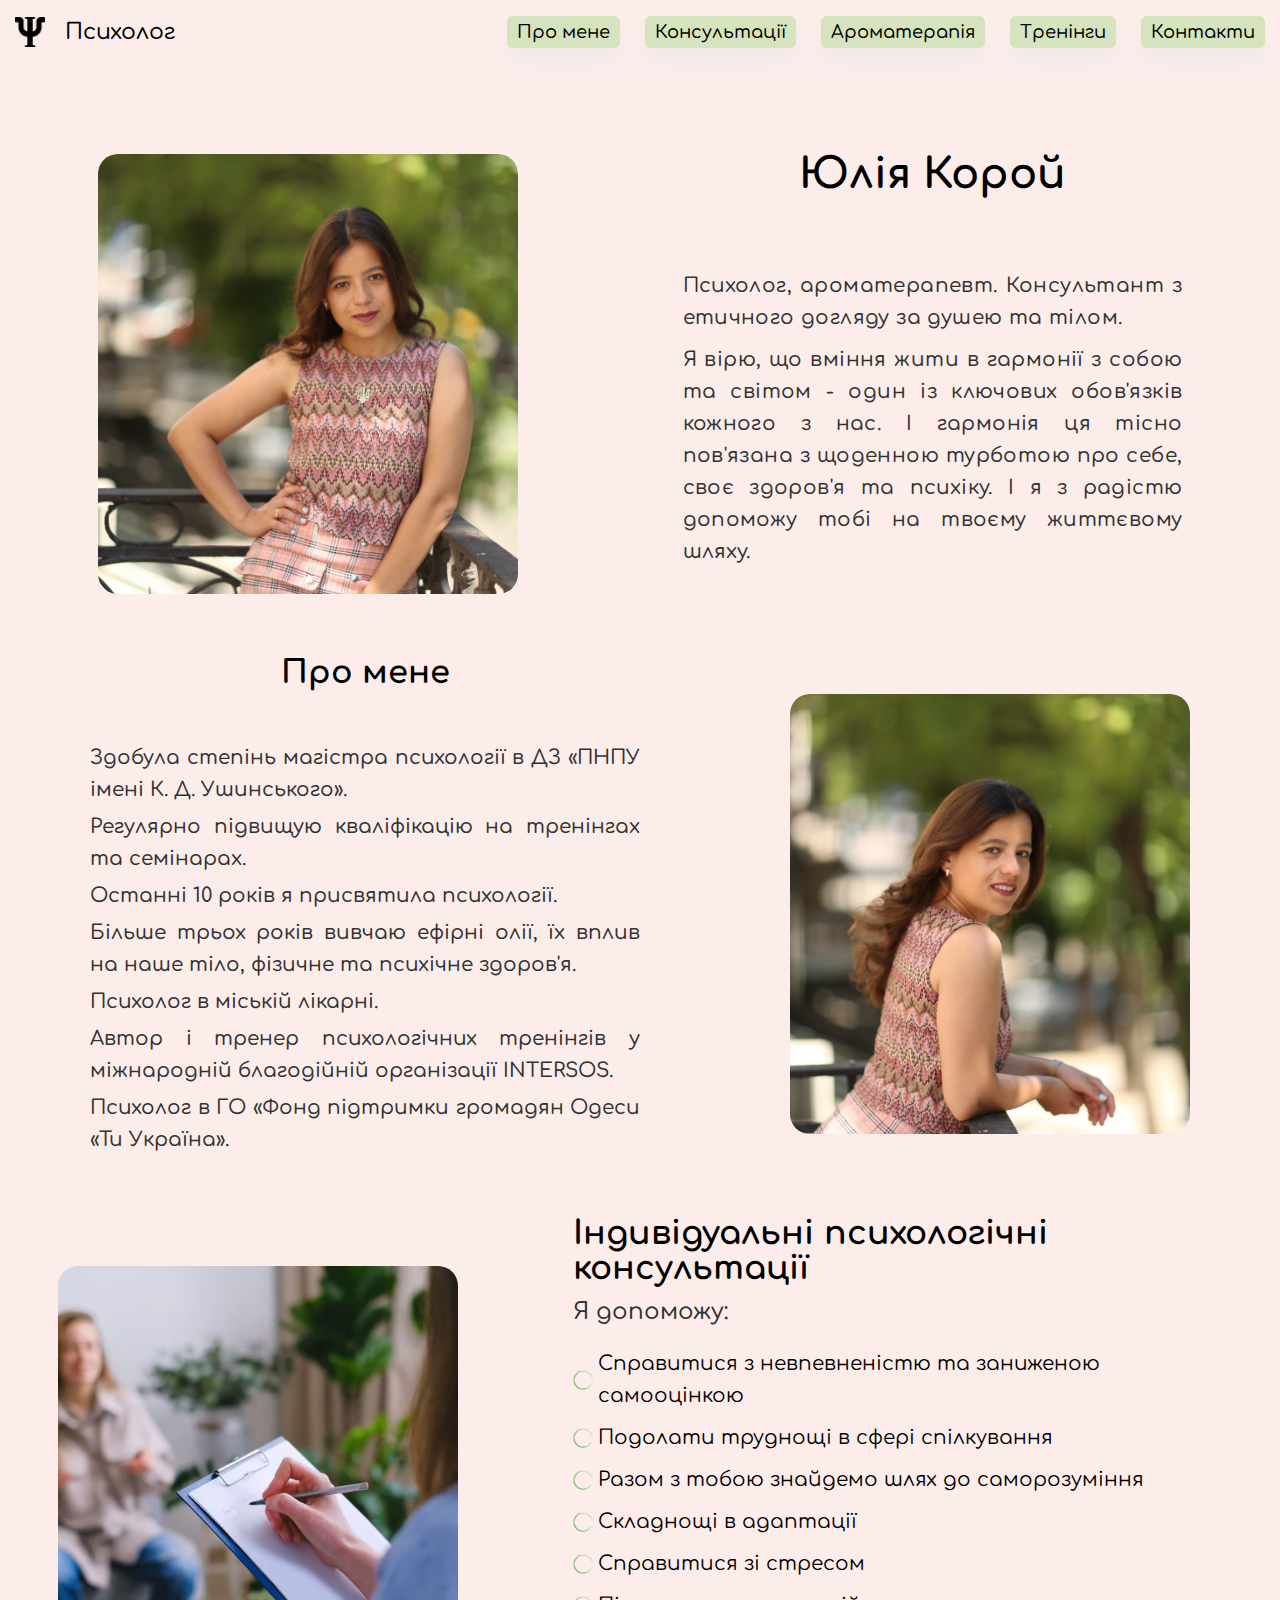
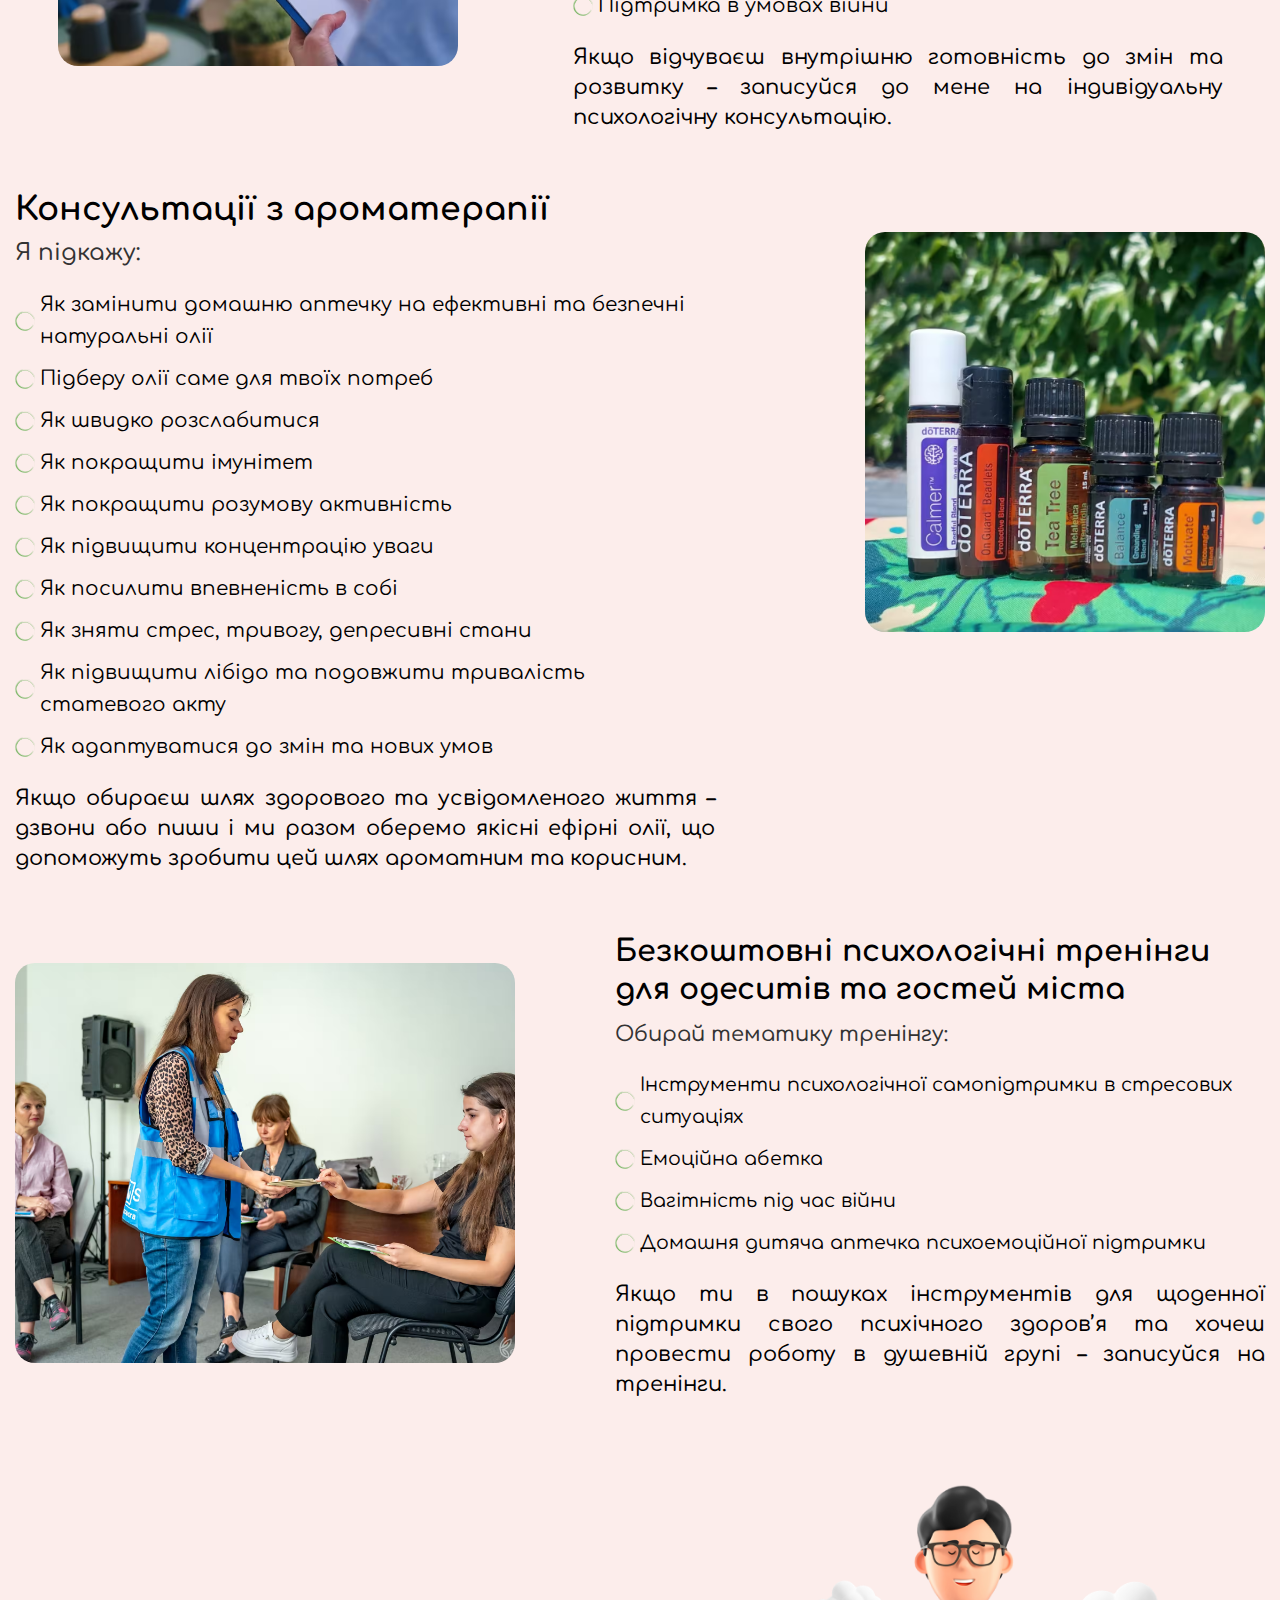
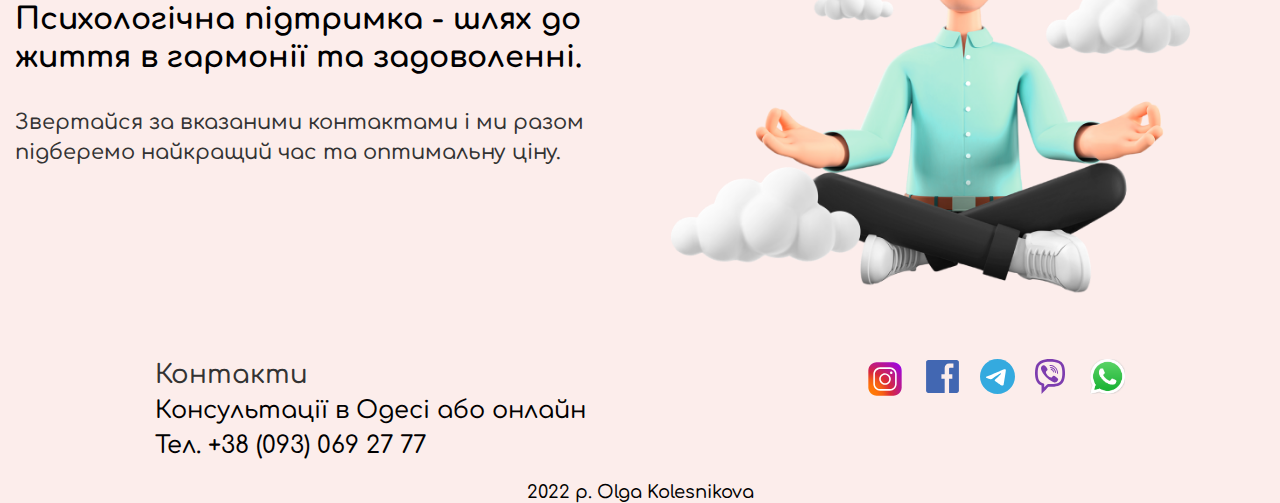
==== commit b9f89c30: "optimization-picture" ====
--- a/index.html
+++ b/index.html
@@ -125,7 +125,13 @@
         <section class="psychologist">
             <div class="container psychologist-container">
                 <figure class="psychologist-figure">
-                    <img class="psychologist-img" src="img/psyhologist-yuliia.JPG"></img>
+                    <picture class="psychologist-picture">
+                        <source srcset="img/psyhologist-yuliia.avif"
+                            type="image/avif">
+                        <source srcset="img/psyhologist-yuliia.webp"
+                            type="image/webp">
+                            <img class="psychologist-img" src="img/psyhologist-yuliia.JPG"></img>
+                    </picture>
                 </figure>
                 <h2 class="psychologist-title psychologist-title-mobile">Юлія Корой</h2>
                 <div class="psychologist-content">
@@ -186,14 +192,26 @@
                     </div>
                 </div>
                 <figure class="about-me-figure">
-                    <img class="about-me-img" src="img/about-me-yuliia2.JPG">
+                    <picture class="about-me-picture">
+                        <source srcset="img/about-me-yuliia.avif"
+                            type="image/avif">
+                        <source srcset="img/about-me-yuliia.webp"
+                            type="image/webp">
+                        <img class="about-me-img" src="img/about-me-yuliia.jpg">
+                    </picture>  
                 </figure>  
             </div>
         </section>
         <section class="services" id="services">
             <div class="container services-container">
                 <figure class="services-figure">
-                    <img class="services-img" src="img/psyhologis-consultation.jpg">
+                    <picture class="services-picture">
+                        <source srcset="img/psyhologis-consultation.avif"
+                            type="image/avif">
+                        <source srcset="img/psyhologis-consultation.webp"
+                            type="image/webp">
+                            <img class="services-img" src="img/psyhologis-consultation.jpg">
+                    </picture>   
                 </figure>
                 <h2 class="services-title services-title-mobile">
                     Індивідуальні психологічні консультації
@@ -283,14 +301,26 @@
                     </p>  
                 </div>
                 <figure class="consultation-figure">
-                    <img class="consultation-img" src="img/aroma-therapia.jpg">
+                    <picture class="consultation-picture">
+                        <source srcset="img/aroma-therapia.avif"
+                            type="image/avif">
+                        <source srcset="img/aroma-therapia.webp"
+                            type="image/webp">
+                            <img class="consultation-img" src="img/aroma-therapia.jpg">
+                    </picture>  
                 </figure> 
             </div>
         </section>
         <section class="trainings" id="trainings">
             <div class="container trainings-container">
                 <figure class="trainings-figure">
-                    <img class="trainings-img" src="img/training.jpg">
+                    <picture class="trainings-picture">
+                        <source srcset="img/training.avif"
+                            type="image/avif">
+                        <source srcset="img/training.webp"
+                            type="image/webp">
+                            <img class="trainings-img" src="img/training.jpg">
+                    </picture> 
                 </figure>
                 <h2 class="trainings-title trainings-title-mobile">
                     Безкоштовні психологічні тренінги для одеситів та гостей міста
@@ -372,7 +402,7 @@
                         </a> 
                     </li>
                     <li class="social-item">
-                        <a class="social-link social-link-viber" href="viber://chat?number=+380930692777">  
+                        <a class="social-link social-link-viber" href="viber://add?number=+380930692777">  
                         </a>
                     </li>
                     <li class="social-item">
--- a/css/style.min.css
+++ b/css/style.min.css
@@ -1,7 +1,7 @@
-/*! destyle.css v3.0.2 | MIT License | https://github.com/nicolas-cusan/destyle.css */*,::before,::after{box-sizing:border-box;border-style:solid;border-width:0}html{line-height:1.15;-webkit-text-size-adjust:100%;-webkit-tap-highlight-color:rgba(0,0,0,0)}body{margin:0}main{display:block}p,table,blockquote,address,pre,iframe,form,figure,dl{margin:0}h1,h2,h3,h4,h5,h6{font-size:inherit;font-weight:inherit;margin:0}ul,ol{margin:0;padding:0;list-style:none}dt{font-weight:bold}dd{margin-left:0}hr{box-sizing:content-box;height:0;overflow:visible;border-top-width:1px;margin:0;clear:both;color:inherit}pre{font-family:monospace,monospace;font-size:inherit}address{font-style:inherit}a{background-color:rgba(0,0,0,0);text-decoration:none;color:inherit}abbr[title]{-webkit-text-decoration:underline dotted;text-decoration:underline dotted}b,strong{font-weight:bolder}code,kbd,samp{font-family:monospace,monospace;font-size:inherit}small{font-size:80%}sub,sup{font-size:75%;line-height:0;position:relative;vertical-align:baseline}sub{bottom:-0.25em}sup{top:-0.5em}svg,img,embed,object,iframe{vertical-align:bottom}button,input,optgroup,select,textarea{-webkit-appearance:none;-moz-appearance:none;appearance:none;vertical-align:middle;color:inherit;font:inherit;background:rgba(0,0,0,0);padding:0;margin:0;border-radius:0;text-align:inherit;text-transform:inherit}[type=checkbox]{-webkit-appearance:checkbox;-moz-appearance:checkbox;appearance:checkbox}[type=radio]{-webkit-appearance:radio;-moz-appearance:radio;appearance:radio}button,[type=button],[type=reset],[type=submit]{cursor:pointer}button:disabled,[type=button]:disabled,[type=reset]:disabled,[type=submit]:disabled{cursor:default}:-moz-focusring{outline:auto}select:disabled{opacity:inherit}option{padding:0}fieldset{margin:0;padding:0;min-width:0}legend{padding:0}progress{vertical-align:baseline}textarea{overflow:auto}[type=number]::-webkit-inner-spin-button,[type=number]::-webkit-outer-spin-button{height:auto}[type=search]{outline-offset:-2px}[type=search]::-webkit-search-decoration{-webkit-appearance:none}::-webkit-file-upload-button{-webkit-appearance:button;font:inherit}label[for]{cursor:pointer}details{display:block}summary{display:list-item}[contenteditable]:focus{outline:auto}table{border-color:inherit;border-collapse:collapse}caption{text-align:left}td,th{vertical-align:top;padding:0}th{text-align:left;font-weight:bold}@font-face{font-family:"Comfortaa";font-weight:700;font-style:normal;src:url("/fonts/Comfortaa-Bold.eot?") format("eot"),url("/fonts/Comfortaa-Bold.woff2") format("woff2"),url("/fonts/Comfortaa-Bold.woff") format("woff"),url("/fonts/Comfortaa-Bold.ttf") format("truetype"),url("/fonts/Comfortaa-Bold.svg#Comfortaa") format("svg");font-display:auto}@font-face{font-family:"Comfortaa";font-weight:400;font-style:normal;src:url("/fonts/Comfortaa-Regular.eot?") format("eot"),url("/fonts/Comfortaa-Regular.woff2") format("woff2"),url("/fonts/Comfortaa-Regular.woff") format("woff"),url("/fonts/Comfortaa-Regular.ttf") format("truetype"),url("/fonts/Comfortaa-Regular.svg#Comfortaa") format("svg");font-display:auto}@font-face{font-family:"Comfortaa";font-weight:500;font-style:normal;src:url("/fonts/Comfortaa-Medium.eot?") format("eot"),url("/fonts/Comfortaa-Medium.woff2") format("woff2"),url("/fonts/Comfortaa-Medium.woff") format("woff"),url("/fonts/Comfortaa-Medium.ttf") format("truetype"),url("/fonts/Comfortaa-Medium.svg#Comfortaa") format("svg");font-display:auto}/*!
+/*! destyle.css v3.0.2 | MIT License | https://github.com/nicolas-cusan/destyle.css */*,::before,::after{box-sizing:border-box;border-style:solid;border-width:0}html{line-height:1.15;-webkit-text-size-adjust:100%;-webkit-tap-highlight-color:rgba(0,0,0,0)}body{margin:0}main{display:block}p,table,blockquote,address,pre,iframe,form,figure,dl{margin:0}h1,h2,h3,h4,h5,h6{font-size:inherit;font-weight:inherit;margin:0}ul,ol{margin:0;padding:0;list-style:none}dt{font-weight:bold}dd{margin-left:0}hr{box-sizing:content-box;height:0;overflow:visible;border-top-width:1px;margin:0;clear:both;color:inherit}pre{font-family:monospace,monospace;font-size:inherit}address{font-style:inherit}a{background-color:rgba(0,0,0,0);text-decoration:none;color:inherit}abbr[title]{-webkit-text-decoration:underline dotted;text-decoration:underline dotted}b,strong{font-weight:bolder}code,kbd,samp{font-family:monospace,monospace;font-size:inherit}small{font-size:80%}sub,sup{font-size:75%;line-height:0;position:relative;vertical-align:baseline}sub{bottom:-0.25em}sup{top:-0.5em}svg,img,embed,object,iframe{vertical-align:bottom}button,input,optgroup,select,textarea{-webkit-appearance:none;-moz-appearance:none;appearance:none;vertical-align:middle;color:inherit;font:inherit;background:rgba(0,0,0,0);padding:0;margin:0;border-radius:0;text-align:inherit;text-transform:inherit}[type=checkbox]{-webkit-appearance:checkbox;-moz-appearance:checkbox;appearance:checkbox}[type=radio]{-webkit-appearance:radio;-moz-appearance:radio;appearance:radio}button,[type=button],[type=reset],[type=submit]{cursor:pointer}button:disabled,[type=button]:disabled,[type=reset]:disabled,[type=submit]:disabled{cursor:default}:-moz-focusring{outline:auto}select:disabled{opacity:inherit}option{padding:0}fieldset{margin:0;padding:0;min-width:0}legend{padding:0}progress{vertical-align:baseline}textarea{overflow:auto}[type=number]::-webkit-inner-spin-button,[type=number]::-webkit-outer-spin-button{height:auto}[type=search]{outline-offset:-2px}[type=search]::-webkit-search-decoration{-webkit-appearance:none}::-webkit-file-upload-button{-webkit-appearance:button;font:inherit}label[for]{cursor:pointer}details{display:block}summary{display:list-item}[contenteditable]:focus{outline:auto}table{border-color:inherit;border-collapse:collapse}caption{text-align:left}td,th{vertical-align:top;padding:0}th{text-align:left;font-weight:bold}@font-face{font-family:"Comfortaa";font-weight:700;font-style:normal;src:url("../fonts/Comfortaa-Bold.eot?") format("eot"),url("../fonts/Comfortaa-Bold.woff2") format("woff2"),url("../fonts/Comfortaa-Bold.woff") format("woff"),url("../fonts/Comfortaa-Bold.ttf") format("truetype"),url("../fonts/Comfortaa-Bold.svg#Comfortaa") format("svg");font-display:auto}@font-face{font-family:"Comfortaa";font-weight:400;font-style:normal;src:url("../fonts/Comfortaa-Regular.eot?") format("eot"),url("../fonts/Comfortaa-Regular.woff2") format("woff2"),url("../fonts/Comfortaa-Regular.woff") format("woff"),url("../fonts/Comfortaa-Regular.ttf") format("truetype"),url("../fonts/Comfortaa-Regular.svg#Comfortaa") format("svg");font-display:auto}@font-face{font-family:"Comfortaa";font-weight:500;font-style:normal;src:url("../fonts/Comfortaa-Medium.eot?") format("eot"),url("../fonts/Comfortaa-Medium.woff2") format("woff2"),url("../fonts/Comfortaa-Medium.woff") format("woff"),url("../fonts/Comfortaa-Medium.ttf") format("truetype"),url("../fonts/Comfortaa-Medium.svg#Comfortaa") format("svg");font-display:auto}/*!
  * Hamburgers
  * @description Tasty CSS-animated hamburgers
  * @author Jonathan Suh @jonsuh
  * @site https://jonsuh.com/hamburgers
  * @link https://github.com/jonsuh/hamburgers
- */.hamburger{font:inherit;display:inline-block;overflow:visible;margin:0;padding:15px;cursor:pointer;transition-timing-function:linear;transition-duration:.15s;transition-property:opacity,filter;text-transform:none;color:inherit;border:0;background-color:rgba(0,0,0,0)}.hamburger.is-active:hover,.hamburger:hover{opacity:.7}.hamburger.is-active .hamburger-inner,.hamburger.is-active .hamburger-inner:after,.hamburger.is-active .hamburger-inner:before{background-color:#000}.hamburger-box{position:relative;display:inline-block;width:40px;height:24px}.hamburger-inner{top:50%;display:block;margin-top:-2px}.hamburger-inner,.hamburger-inner:after,.hamburger-inner:before{position:absolute;width:40px;height:4px;transition-timing-function:ease;transition-duration:.15s;transition-property:transform;border-radius:4px;background-color:#000}.hamburger-inner:after,.hamburger-inner:before{display:block;content:""}.hamburger-inner:before{top:-10px}.hamburger-inner:after{bottom:-10px}.hamburger--3dx .hamburger-box{perspective:80px}.hamburger--3dx .hamburger-inner{transition:transform .15s cubic-bezier(0.645, 0.045, 0.355, 1),background-color 0s cubic-bezier(0.645, 0.045, 0.355, 1) .1s}.hamburger--3dx .hamburger-inner:after,.hamburger--3dx .hamburger-inner:before{transition:transform 0s cubic-bezier(0.645, 0.045, 0.355, 1) .1s}.hamburger--3dx.is-active .hamburger-inner{transform:rotateY(180deg);background-color:rgba(0,0,0,0) !important}.hamburger--3dx.is-active .hamburger-inner:before{transform:translate3d(0, 10px, 0) rotate(45deg)}.hamburger--3dx.is-active .hamburger-inner:after{transform:translate3d(0, -10px, 0) rotate(-45deg)}.hamburger--3dx-r .hamburger-box{perspective:80px}.hamburger--3dx-r .hamburger-inner{transition:transform .15s cubic-bezier(0.645, 0.045, 0.355, 1),background-color 0s cubic-bezier(0.645, 0.045, 0.355, 1) .1s}.hamburger--3dx-r .hamburger-inner:after,.hamburger--3dx-r .hamburger-inner:before{transition:transform 0s cubic-bezier(0.645, 0.045, 0.355, 1) .1s}.hamburger--3dx-r.is-active .hamburger-inner{transform:rotateY(-180deg);background-color:rgba(0,0,0,0) !important}.hamburger--3dx-r.is-active .hamburger-inner:before{transform:translate3d(0, 10px, 0) rotate(45deg)}.hamburger--3dx-r.is-active .hamburger-inner:after{transform:translate3d(0, -10px, 0) rotate(-45deg)}.hamburger--3dy .hamburger-box{perspective:80px}.hamburger--3dy .hamburger-inner{transition:transform .15s cubic-bezier(0.645, 0.045, 0.355, 1),background-color 0s cubic-bezier(0.645, 0.045, 0.355, 1) .1s}.hamburger--3dy .hamburger-inner:after,.hamburger--3dy .hamburger-inner:before{transition:transform 0s cubic-bezier(0.645, 0.045, 0.355, 1) .1s}.hamburger--3dy.is-active .hamburger-inner{transform:rotateX(-180deg);background-color:rgba(0,0,0,0) !important}.hamburger--3dy.is-active .hamburger-inner:before{transform:translate3d(0, 10px, 0) rotate(45deg)}.hamburger--3dy.is-active .hamburger-inner:after{transform:translate3d(0, -10px, 0) rotate(-45deg)}.hamburger--3dy-r .hamburger-box{perspective:80px}.hamburger--3dy-r .hamburger-inner{transition:transform .15s cubic-bezier(0.645, 0.045, 0.355, 1),background-color 0s cubic-bezier(0.645, 0.045, 0.355, 1) .1s}.hamburger--3dy-r .hamburger-inner:after,.hamburger--3dy-r .hamburger-inner:before{transition:transform 0s cubic-bezier(0.645, 0.045, 0.355, 1) .1s}.hamburger--3dy-r.is-active .hamburger-inner{transform:rotateX(180deg);background-color:rgba(0,0,0,0) !important}.hamburger--3dy-r.is-active .hamburger-inner:before{transform:translate3d(0, 10px, 0) rotate(45deg)}.hamburger--3dy-r.is-active .hamburger-inner:after{transform:translate3d(0, -10px, 0) rotate(-45deg)}.hamburger--3dxy .hamburger-box{perspective:80px}.hamburger--3dxy .hamburger-inner{transition:transform .15s cubic-bezier(0.645, 0.045, 0.355, 1),background-color 0s cubic-bezier(0.645, 0.045, 0.355, 1) .1s}.hamburger--3dxy .hamburger-inner:after,.hamburger--3dxy .hamburger-inner:before{transition:transform 0s cubic-bezier(0.645, 0.045, 0.355, 1) .1s}.hamburger--3dxy.is-active .hamburger-inner{transform:rotateX(180deg) rotateY(180deg);background-color:rgba(0,0,0,0) !important}.hamburger--3dxy.is-active .hamburger-inner:before{transform:translate3d(0, 10px, 0) rotate(45deg)}.hamburger--3dxy.is-active .hamburger-inner:after{transform:translate3d(0, -10px, 0) rotate(-45deg)}.hamburger--3dxy-r .hamburger-box{perspective:80px}.hamburger--3dxy-r .hamburger-inner{transition:transform .15s cubic-bezier(0.645, 0.045, 0.355, 1),background-color 0s cubic-bezier(0.645, 0.045, 0.355, 1) .1s}.hamburger--3dxy-r .hamburger-inner:after,.hamburger--3dxy-r .hamburger-inner:before{transition:transform 0s cubic-bezier(0.645, 0.045, 0.355, 1) .1s}.hamburger--3dxy-r.is-active .hamburger-inner{transform:rotateX(180deg) rotateY(180deg) rotate(-180deg);background-color:rgba(0,0,0,0) !important}.hamburger--3dxy-r.is-active .hamburger-inner:before{transform:translate3d(0, 10px, 0) rotate(45deg)}.hamburger--3dxy-r.is-active .hamburger-inner:after{transform:translate3d(0, -10px, 0) rotate(-45deg)}.hamburger--arrow.is-active .hamburger-inner:before{transform:translate3d(-8px, 0, 0) rotate(-45deg) scaleX(0.7)}.hamburger--arrow.is-active .hamburger-inner:after{transform:translate3d(-8px, 0, 0) rotate(45deg) scaleX(0.7)}.hamburger--arrow-r.is-active .hamburger-inner:before{transform:translate3d(8px, 0, 0) rotate(45deg) scaleX(0.7)}.hamburger--arrow-r.is-active .hamburger-inner:after{transform:translate3d(8px, 0, 0) rotate(-45deg) scaleX(0.7)}.hamburger--arrowalt .hamburger-inner:before{transition:top .1s ease .1s,transform .1s cubic-bezier(0.165, 0.84, 0.44, 1)}.hamburger--arrowalt .hamburger-inner:after{transition:bottom .1s ease .1s,transform .1s cubic-bezier(0.165, 0.84, 0.44, 1)}.hamburger--arrowalt.is-active .hamburger-inner:before{top:0;transition:top .1s ease,transform .1s cubic-bezier(0.895, 0.03, 0.685, 0.22) .1s;transform:translate3d(-8px, -10px, 0) rotate(-45deg) scaleX(0.7)}.hamburger--arrowalt.is-active .hamburger-inner:after{bottom:0;transition:bottom .1s ease,transform .1s cubic-bezier(0.895, 0.03, 0.685, 0.22) .1s;transform:translate3d(-8px, 10px, 0) rotate(45deg) scaleX(0.7)}.hamburger--arrowalt-r .hamburger-inner:before{transition:top .1s ease .1s,transform .1s cubic-bezier(0.165, 0.84, 0.44, 1)}.hamburger--arrowalt-r .hamburger-inner:after{transition:bottom .1s ease .1s,transform .1s cubic-bezier(0.165, 0.84, 0.44, 1)}.hamburger--arrowalt-r.is-active .hamburger-inner:before{top:0;transition:top .1s ease,transform .1s cubic-bezier(0.895, 0.03, 0.685, 0.22) .1s;transform:translate3d(8px, -10px, 0) rotate(45deg) scaleX(0.7)}.hamburger--arrowalt-r.is-active .hamburger-inner:after{bottom:0;transition:bottom .1s ease,transform .1s cubic-bezier(0.895, 0.03, 0.685, 0.22) .1s;transform:translate3d(8px, 10px, 0) rotate(-45deg) scaleX(0.7)}.hamburger--arrowturn.is-active .hamburger-inner{transform:rotate(-180deg)}.hamburger--arrowturn.is-active .hamburger-inner:before{transform:translate3d(8px, 0, 0) rotate(45deg) scaleX(0.7)}.hamburger--arrowturn.is-active .hamburger-inner:after{transform:translate3d(8px, 0, 0) rotate(-45deg) scaleX(0.7)}.hamburger--arrowturn-r.is-active .hamburger-inner{transform:rotate(-180deg)}.hamburger--arrowturn-r.is-active .hamburger-inner:before{transform:translate3d(-8px, 0, 0) rotate(-45deg) scaleX(0.7)}.hamburger--arrowturn-r.is-active .hamburger-inner:after{transform:translate3d(-8px, 0, 0) rotate(45deg) scaleX(0.7)}.hamburger--boring .hamburger-inner,.hamburger--boring .hamburger-inner:after,.hamburger--boring .hamburger-inner:before{transition-property:none}.hamburger--boring.is-active .hamburger-inner{transform:rotate(45deg)}.hamburger--boring.is-active .hamburger-inner:before{top:0;opacity:0}.hamburger--boring.is-active .hamburger-inner:after{bottom:0;transform:rotate(-90deg)}.hamburger--collapse .hamburger-inner{top:auto;bottom:0;transition-delay:.13s;transition-timing-function:cubic-bezier(0.55, 0.055, 0.675, 0.19);transition-duration:.13s}.hamburger--collapse .hamburger-inner:after{top:-20px;transition:top .2s cubic-bezier(0.33333, 0.66667, 0.66667, 1) .2s,opacity .1s linear}.hamburger--collapse .hamburger-inner:before{transition:top .12s cubic-bezier(0.33333, 0.66667, 0.66667, 1) .2s,transform .13s cubic-bezier(0.55, 0.055, 0.675, 0.19)}.hamburger--collapse.is-active .hamburger-inner{transition-delay:.22s;transition-timing-function:cubic-bezier(0.215, 0.61, 0.355, 1);transform:translate3d(0, -10px, 0) rotate(-45deg)}.hamburger--collapse.is-active .hamburger-inner:after{top:0;transition:top .2s cubic-bezier(0.33333, 0, 0.66667, 0.33333),opacity .1s linear .22s;opacity:0}.hamburger--collapse.is-active .hamburger-inner:before{top:0;transition:top .1s cubic-bezier(0.33333, 0, 0.66667, 0.33333) .16s,transform .13s cubic-bezier(0.215, 0.61, 0.355, 1) .25s;transform:rotate(-90deg)}.hamburger--collapse-r .hamburger-inner{top:auto;bottom:0;transition-delay:.13s;transition-timing-function:cubic-bezier(0.55, 0.055, 0.675, 0.19);transition-duration:.13s}.hamburger--collapse-r .hamburger-inner:after{top:-20px;transition:top .2s cubic-bezier(0.33333, 0.66667, 0.66667, 1) .2s,opacity .1s linear}.hamburger--collapse-r .hamburger-inner:before{transition:top .12s cubic-bezier(0.33333, 0.66667, 0.66667, 1) .2s,transform .13s cubic-bezier(0.55, 0.055, 0.675, 0.19)}.hamburger--collapse-r.is-active .hamburger-inner{transition-delay:.22s;transition-timing-function:cubic-bezier(0.215, 0.61, 0.355, 1);transform:translate3d(0, -10px, 0) rotate(45deg)}.hamburger--collapse-r.is-active .hamburger-inner:after{top:0;transition:top .2s cubic-bezier(0.33333, 0, 0.66667, 0.33333),opacity .1s linear .22s;opacity:0}.hamburger--collapse-r.is-active .hamburger-inner:before{top:0;transition:top .1s cubic-bezier(0.33333, 0, 0.66667, 0.33333) .16s,transform .13s cubic-bezier(0.215, 0.61, 0.355, 1) .25s;transform:rotate(90deg)}.hamburger--elastic .hamburger-inner{top:2px;transition-timing-function:cubic-bezier(0.68, -0.55, 0.265, 1.55);transition-duration:.275s}.hamburger--elastic .hamburger-inner:before{top:10px;transition:opacity .125s ease .275s}.hamburger--elastic .hamburger-inner:after{top:20px;transition:transform .275s cubic-bezier(0.68, -0.55, 0.265, 1.55)}.hamburger--elastic.is-active .hamburger-inner{transition-delay:75ms;transform:translate3d(0, 10px, 0) rotate(135deg)}.hamburger--elastic.is-active .hamburger-inner:before{transition-delay:0s;opacity:0}.hamburger--elastic.is-active .hamburger-inner:after{transition-delay:75ms;transform:translate3d(0, -20px, 0) rotate(-270deg)}.hamburger--elastic-r .hamburger-inner{top:2px;transition-timing-function:cubic-bezier(0.68, -0.55, 0.265, 1.55);transition-duration:.275s}.hamburger--elastic-r .hamburger-inner:before{top:10px;transition:opacity .125s ease .275s}.hamburger--elastic-r .hamburger-inner:after{top:20px;transition:transform .275s cubic-bezier(0.68, -0.55, 0.265, 1.55)}.hamburger--elastic-r.is-active .hamburger-inner{transition-delay:75ms;transform:translate3d(0, 10px, 0) rotate(-135deg)}.hamburger--elastic-r.is-active .hamburger-inner:before{transition-delay:0s;opacity:0}.hamburger--elastic-r.is-active .hamburger-inner:after{transition-delay:75ms;transform:translate3d(0, -20px, 0) rotate(270deg)}.hamburger--emphatic{overflow:hidden}.hamburger--emphatic .hamburger-inner{transition:background-color .125s ease-in .175s}.hamburger--emphatic .hamburger-inner:before{left:0;transition:transform .125s cubic-bezier(0.6, 0.04, 0.98, 0.335),top .05s linear .125s,left .125s ease-in .175s}.hamburger--emphatic .hamburger-inner:after{top:10px;right:0;transition:transform .125s cubic-bezier(0.6, 0.04, 0.98, 0.335),top .05s linear .125s,right .125s ease-in .175s}.hamburger--emphatic.is-active .hamburger-inner{transition-delay:0s;transition-timing-function:ease-out;background-color:rgba(0,0,0,0) !important}.hamburger--emphatic.is-active .hamburger-inner:before{top:-80px;left:-80px;transition:left .125s ease-out,top .05s linear .125s,transform .125s cubic-bezier(0.075, 0.82, 0.165, 1) .175s;transform:translate3d(80px, 80px, 0) rotate(45deg)}.hamburger--emphatic.is-active .hamburger-inner:after{top:-80px;right:-80px;transition:right .125s ease-out,top .05s linear .125s,transform .125s cubic-bezier(0.075, 0.82, 0.165, 1) .175s;transform:translate3d(-80px, 80px, 0) rotate(-45deg)}.hamburger--emphatic-r{overflow:hidden}.hamburger--emphatic-r .hamburger-inner{transition:background-color .125s ease-in .175s}.hamburger--emphatic-r .hamburger-inner:before{left:0;transition:transform .125s cubic-bezier(0.6, 0.04, 0.98, 0.335),top .05s linear .125s,left .125s ease-in .175s}.hamburger--emphatic-r .hamburger-inner:after{top:10px;right:0;transition:transform .125s cubic-bezier(0.6, 0.04, 0.98, 0.335),top .05s linear .125s,right .125s ease-in .175s}.hamburger--emphatic-r.is-active .hamburger-inner{transition-delay:0s;transition-timing-function:ease-out;background-color:rgba(0,0,0,0) !important}.hamburger--emphatic-r.is-active .hamburger-inner:before{top:80px;left:-80px;transition:left .125s ease-out,top .05s linear .125s,transform .125s cubic-bezier(0.075, 0.82, 0.165, 1) .175s;transform:translate3d(80px, -80px, 0) rotate(-45deg)}.hamburger--emphatic-r.is-active .hamburger-inner:after{top:80px;right:-80px;transition:right .125s ease-out,top .05s linear .125s,transform .125s cubic-bezier(0.075, 0.82, 0.165, 1) .175s;transform:translate3d(-80px, -80px, 0) rotate(45deg)}.hamburger--minus .hamburger-inner:after,.hamburger--minus .hamburger-inner:before{transition:bottom .08s ease-out 0s,top .08s ease-out 0s,opacity 0s linear}.hamburger--minus.is-active .hamburger-inner:after,.hamburger--minus.is-active .hamburger-inner:before{transition:bottom .08s ease-out,top .08s ease-out,opacity 0s linear .08s;opacity:0}.hamburger--minus.is-active .hamburger-inner:before{top:0}.hamburger--minus.is-active .hamburger-inner:after{bottom:0}.hamburger--slider .hamburger-inner{top:2px}.hamburger--slider .hamburger-inner:before{top:10px;transition-timing-function:ease;transition-duration:.15s;transition-property:transform,opacity}.hamburger--slider .hamburger-inner:after{top:20px}.hamburger--slider.is-active .hamburger-inner{transform:translate3d(0, 10px, 0) rotate(45deg)}.hamburger--slider.is-active .hamburger-inner:before{transform:rotate(-45deg) translate3d(-5.71429px, -6px, 0);opacity:0}.hamburger--slider.is-active .hamburger-inner:after{transform:translate3d(0, -20px, 0) rotate(-90deg)}.hamburger--slider-r .hamburger-inner{top:2px}.hamburger--slider-r .hamburger-inner:before{top:10px;transition-timing-function:ease;transition-duration:.15s;transition-property:transform,opacity}.hamburger--slider-r .hamburger-inner:after{top:20px}.hamburger--slider-r.is-active .hamburger-inner{transform:translate3d(0, 10px, 0) rotate(-45deg)}.hamburger--slider-r.is-active .hamburger-inner:before{transform:rotate(45deg) translate3d(5.71429px, -6px, 0);opacity:0}.hamburger--slider-r.is-active .hamburger-inner:after{transform:translate3d(0, -20px, 0) rotate(90deg)}.hamburger--spin .hamburger-inner{transition-timing-function:cubic-bezier(0.55, 0.055, 0.675, 0.19);transition-duration:.22s}.hamburger--spin .hamburger-inner:before{transition:top .1s ease-in .25s,opacity .1s ease-in}.hamburger--spin .hamburger-inner:after{transition:bottom .1s ease-in .25s,transform .22s cubic-bezier(0.55, 0.055, 0.675, 0.19)}.hamburger--spin.is-active .hamburger-inner{transition-delay:.12s;transition-timing-function:cubic-bezier(0.215, 0.61, 0.355, 1);transform:rotate(225deg)}.hamburger--spin.is-active .hamburger-inner:before{top:0;transition:top .1s ease-out,opacity .1s ease-out .12s;opacity:0}.hamburger--spin.is-active .hamburger-inner:after{bottom:0;transition:bottom .1s ease-out,transform .22s cubic-bezier(0.215, 0.61, 0.355, 1) .12s;transform:rotate(-90deg)}.hamburger--spin-r .hamburger-inner{transition-timing-function:cubic-bezier(0.55, 0.055, 0.675, 0.19);transition-duration:.22s}.hamburger--spin-r .hamburger-inner:before{transition:top .1s ease-in .25s,opacity .1s ease-in}.hamburger--spin-r .hamburger-inner:after{transition:bottom .1s ease-in .25s,transform .22s cubic-bezier(0.55, 0.055, 0.675, 0.19)}.hamburger--spin-r.is-active .hamburger-inner{transition-delay:.12s;transition-timing-function:cubic-bezier(0.215, 0.61, 0.355, 1);transform:rotate(-225deg)}.hamburger--spin-r.is-active .hamburger-inner:before{top:0;transition:top .1s ease-out,opacity .1s ease-out .12s;opacity:0}.hamburger--spin-r.is-active .hamburger-inner:after{bottom:0;transition:bottom .1s ease-out,transform .22s cubic-bezier(0.215, 0.61, 0.355, 1) .12s;transform:rotate(90deg)}.hamburger--spring .hamburger-inner{top:2px;transition:background-color 0s linear .13s}.hamburger--spring .hamburger-inner:before{top:10px;transition:top .1s cubic-bezier(0.33333, 0.66667, 0.66667, 1) .2s,transform .13s cubic-bezier(0.55, 0.055, 0.675, 0.19)}.hamburger--spring .hamburger-inner:after{top:20px;transition:top .2s cubic-bezier(0.33333, 0.66667, 0.66667, 1) .2s,transform .13s cubic-bezier(0.55, 0.055, 0.675, 0.19)}.hamburger--spring.is-active .hamburger-inner{transition-delay:.22s;background-color:rgba(0,0,0,0) !important}.hamburger--spring.is-active .hamburger-inner:before{top:0;transition:top .1s cubic-bezier(0.33333, 0, 0.66667, 0.33333) .15s,transform .13s cubic-bezier(0.215, 0.61, 0.355, 1) .22s;transform:translate3d(0, 10px, 0) rotate(45deg)}.hamburger--spring.is-active .hamburger-inner:after{top:0;transition:top .2s cubic-bezier(0.33333, 0, 0.66667, 0.33333),transform .13s cubic-bezier(0.215, 0.61, 0.355, 1) .22s;transform:translate3d(0, 10px, 0) rotate(-45deg)}.hamburger--spring-r .hamburger-inner{top:auto;bottom:0;transition-delay:0s;transition-timing-function:cubic-bezier(0.55, 0.055, 0.675, 0.19);transition-duration:.13s}.hamburger--spring-r .hamburger-inner:after{top:-20px;transition:top .2s cubic-bezier(0.33333, 0.66667, 0.66667, 1) .2s,opacity 0s linear}.hamburger--spring-r .hamburger-inner:before{transition:top .1s cubic-bezier(0.33333, 0.66667, 0.66667, 1) .2s,transform .13s cubic-bezier(0.55, 0.055, 0.675, 0.19)}.hamburger--spring-r.is-active .hamburger-inner{transition-delay:.22s;transition-timing-function:cubic-bezier(0.215, 0.61, 0.355, 1);transform:translate3d(0, -10px, 0) rotate(-45deg)}.hamburger--spring-r.is-active .hamburger-inner:after{top:0;transition:top .2s cubic-bezier(0.33333, 0, 0.66667, 0.33333),opacity 0s linear .22s;opacity:0}.hamburger--spring-r.is-active .hamburger-inner:before{top:0;transition:top .1s cubic-bezier(0.33333, 0, 0.66667, 0.33333) .15s,transform .13s cubic-bezier(0.215, 0.61, 0.355, 1) .22s;transform:rotate(90deg)}.hamburger--stand .hamburger-inner{transition:transform 75ms cubic-bezier(0.55, 0.055, 0.675, 0.19) .15s,background-color 0s linear 75ms}.hamburger--stand .hamburger-inner:before{transition:top 75ms ease-in 75ms,transform 75ms cubic-bezier(0.55, 0.055, 0.675, 0.19) 0s}.hamburger--stand .hamburger-inner:after{transition:bottom 75ms ease-in 75ms,transform 75ms cubic-bezier(0.55, 0.055, 0.675, 0.19) 0s}.hamburger--stand.is-active .hamburger-inner{transition:transform 75ms cubic-bezier(0.215, 0.61, 0.355, 1) 0s,background-color 0s linear .15s;transform:rotate(90deg);background-color:rgba(0,0,0,0) !important}.hamburger--stand.is-active .hamburger-inner:before{top:0;transition:top 75ms ease-out .1s,transform 75ms cubic-bezier(0.215, 0.61, 0.355, 1) .15s;transform:rotate(-45deg)}.hamburger--stand.is-active .hamburger-inner:after{bottom:0;transition:bottom 75ms ease-out .1s,transform 75ms cubic-bezier(0.215, 0.61, 0.355, 1) .15s;transform:rotate(45deg)}.hamburger--stand-r .hamburger-inner{transition:transform 75ms cubic-bezier(0.55, 0.055, 0.675, 0.19) .15s,background-color 0s linear 75ms}.hamburger--stand-r .hamburger-inner:before{transition:top 75ms ease-in 75ms,transform 75ms cubic-bezier(0.55, 0.055, 0.675, 0.19) 0s}.hamburger--stand-r .hamburger-inner:after{transition:bottom 75ms ease-in 75ms,transform 75ms cubic-bezier(0.55, 0.055, 0.675, 0.19) 0s}.hamburger--stand-r.is-active .hamburger-inner{transition:transform 75ms cubic-bezier(0.215, 0.61, 0.355, 1) 0s,background-color 0s linear .15s;transform:rotate(-90deg);background-color:rgba(0,0,0,0) !important}.hamburger--stand-r.is-active .hamburger-inner:before{top:0;transition:top 75ms ease-out .1s,transform 75ms cubic-bezier(0.215, 0.61, 0.355, 1) .15s;transform:rotate(-45deg)}.hamburger--stand-r.is-active .hamburger-inner:after{bottom:0;transition:bottom 75ms ease-out .1s,transform 75ms cubic-bezier(0.215, 0.61, 0.355, 1) .15s;transform:rotate(45deg)}.hamburger--squeeze .hamburger-inner{transition-timing-function:cubic-bezier(0.55, 0.055, 0.675, 0.19);transition-duration:75ms}.hamburger--squeeze .hamburger-inner:before{transition:top 75ms ease .12s,opacity 75ms ease}.hamburger--squeeze .hamburger-inner:after{transition:bottom 75ms ease .12s,transform 75ms cubic-bezier(0.55, 0.055, 0.675, 0.19)}.hamburger--squeeze.is-active .hamburger-inner{transition-delay:.12s;transition-timing-function:cubic-bezier(0.215, 0.61, 0.355, 1);transform:rotate(45deg)}.hamburger--squeeze.is-active .hamburger-inner:before{top:0;transition:top 75ms ease,opacity 75ms ease .12s;opacity:0}.hamburger--squeeze.is-active .hamburger-inner:after{bottom:0;transition:bottom 75ms ease,transform 75ms cubic-bezier(0.215, 0.61, 0.355, 1) .12s;transform:rotate(-90deg)}.hamburger--vortex .hamburger-inner{transition-timing-function:cubic-bezier(0.19, 1, 0.22, 1);transition-duration:.2s}.hamburger--vortex .hamburger-inner:after,.hamburger--vortex .hamburger-inner:before{transition-delay:.1s;transition-timing-function:linear;transition-duration:0s}.hamburger--vortex .hamburger-inner:before{transition-property:top,opacity}.hamburger--vortex .hamburger-inner:after{transition-property:bottom,transform}.hamburger--vortex.is-active .hamburger-inner{transition-timing-function:cubic-bezier(0.19, 1, 0.22, 1);transform:rotate(765deg)}.hamburger--vortex.is-active .hamburger-inner:after,.hamburger--vortex.is-active .hamburger-inner:before{transition-delay:0s}.hamburger--vortex.is-active .hamburger-inner:before{top:0;opacity:0}.hamburger--vortex.is-active .hamburger-inner:after{bottom:0;transform:rotate(90deg)}.hamburger--vortex-r .hamburger-inner{transition-timing-function:cubic-bezier(0.19, 1, 0.22, 1);transition-duration:.2s}.hamburger--vortex-r .hamburger-inner:after,.hamburger--vortex-r .hamburger-inner:before{transition-delay:.1s;transition-timing-function:linear;transition-duration:0s}.hamburger--vortex-r .hamburger-inner:before{transition-property:top,opacity}.hamburger--vortex-r .hamburger-inner:after{transition-property:bottom,transform}.hamburger--vortex-r.is-active .hamburger-inner{transition-timing-function:cubic-bezier(0.19, 1, 0.22, 1);transform:rotate(-765deg)}.hamburger--vortex-r.is-active .hamburger-inner:after,.hamburger--vortex-r.is-active .hamburger-inner:before{transition-delay:0s}.hamburger--vortex-r.is-active .hamburger-inner:before{top:0;opacity:0}.hamburger--vortex-r.is-active .hamburger-inner:after{bottom:0;transform:rotate(-90deg)}html{scroll-behavior:smooth}body{background-color:rgba(251,229,227,.7)}.container{width:100%;max-width:1280px;padding:0 15px;margin:0 auto}.header{padding:15px 0}.header-container{display:flex;align-items:center;justify-content:space-between}.header-content{display:flex;align-items:center}@media(max-width: 900px){.header-content{width:100%}}.header-content .hamburger{margin-left:auto;display:none}@media(max-width: 600px){.header-content .hamburger{display:block}}@media(max-width: 900px){.header-content .hamburger{display:block}}.header-content-author{display:flex;align-items:center;font-family:"Comfortaa",sans-serif;font-size:22px;color:#000;font-weight:500;line-height:34px}.header-content-author:hover{color:#3ec110;transition-duration:.25s;transition-property:all;transition-timing-function:linear}.header-content-logo-img{display:block;width:30px;height:30px;margin-right:20px}@media(max-width: 600px){.nav{display:none}}@media(max-width: 900px){.nav{display:none}}.nav-list{display:flex;align-items:center}.nav-item{margin-right:25px}.nav-item:last-child{margin-right:0}.nav-link{display:block;font-family:"Comfortaa",sans-serif;font-size:19px;color:#000;font-weight:500;line-height:22px;background-color:rgba(62,193,16,.2);padding:5px 10px;box-shadow:0px 15px 25px rgba(0,185,182,.05);border-radius:6px;transition-duration:.25s;transition-property:all;transition-timing-function:linear}.nav-link:hover{background-color:rgba(251,229,227,.7)}.nav-mobile{position:fixed;background-color:#fbe5e3;top:0;left:0;width:100%;height:100%;display:none}.nav-mobile.is-active{display:block}.nav-mobile-link{font-family:"Comfortaa",sans-serif;font-size:18px;color:#000;font-weight:500;line-height:22px}.nav-mobile-link:hover{color:crimson;transition-duration:.25s;transition-property:all;transition-timing-function:linear}.nav-mobile-item{margin-top:20px;padding:5px 8px}.nav-mobile-header{display:flex;align-items:center;justify-content:space-between;margin-top:20px;padding:10px 10px}.nav-mobile-img{display:block;width:30px;height:30px;margin-right:20px}.nav-mobile-header-link{display:flex;align-items:center;font-family:"Comfortaa",sans-serif;font-size:20px;color:#000;font-weight:700;line-height:22px}.psychologist{margin-top:60px}@media(max-width: 900px){.psychologist{margin-top:20px}}.psychologist-container{display:flex;align-items:center;justify-content:space-around}@media(max-width: 900px){.psychologist-container{flex-direction:column}}.psychologist-figure{display:flex;flex-shrink:0;width:420px;height:440px;border-radius:20px;overflow:hidden}@media(max-width: 1024px){.psychologist-figure{max-width:340px;height:380px}}@media(max-width: 900px){.psychologist-figure{max-width:400px;height:440px;order:2;margin-top:30px}}@media(max-width: 600px){.psychologist-figure{max-width:360px;height:400px}}.psychologist-img{display:block;-o-object-fit:cover;object-fit:cover;width:100%;height:100%}.psychologist-paragraphs{margin-top:70px}@media(max-width: 900px){.psychologist-paragraphs{margin-top:40px}}.psychologist-title{font-family:"Comfortaa",sans-serif;font-size:48px;color:#000;font-weight:700;line-height:57px;text-align:center}@media(max-width: 1280px){.psychologist-title{font-family:"Comfortaa",sans-serif;font-size:42px;color:#000;font-weight:700;line-height:50px}}@media(max-width: 1024px){.psychologist-title{font-family:"Comfortaa",sans-serif;font-size:35px;color:#000;font-weight:700;line-height:50px}}@media(max-width: 900px){.psychologist-title{font-family:"Comfortaa",sans-serif;font-size:48px;color:#000;font-weight:700;line-height:57px}}@media(max-width: 600px){.psychologist-title{font-family:"Comfortaa",sans-serif;font-size:42px;color:#000;font-weight:700;line-height:50px}}@media(max-width: 900px){.psychologist-title-desktop{display:none}}.psychologist-title-mobile{display:none}@media(max-width: 900px){.psychologist-title-mobile{display:block;order:1}}.psychologist-text{font-family:"Comfortaa",sans-serif;font-size:24px;color:#333;font-weight:500;line-height:32px;letter-spacing:.02em;max-width:580px;margin-top:10px;text-align:justify}@media(max-width: 1280px){.psychologist-text{font-family:"Comfortaa",sans-serif;font-size:20px;color:#333;font-weight:500;line-height:32px;max-width:500px}}@media(max-width: 1024px){.psychologist-text{font-family:"Comfortaa",sans-serif;font-size:20px;color:#333;font-weight:500;line-height:28px}}@media(max-width: 900px){.psychologist-text{font-family:"Comfortaa",sans-serif;font-size:24px;color:#333;font-weight:500;line-height:32px;max-width:650px}}@media(max-width: 600px){.psychologist-text{font-family:"Comfortaa",sans-serif;font-size:20px;color:#333;font-weight:500;line-height:28px;max-width:500px}}@media(max-width: 900px){.psychologist-content{order:3}}.about-me{margin-top:60px}.about-me-container{display:flex;justify-content:space-around}@media(max-width: 900px){.about-me-container{flex-direction:column;align-items:center}}@media(max-width: 900px){.about-me-content{order:3}}.about-me-figure{display:flex;flex-shrink:0;margin-top:30px;width:400px;height:440px;border-radius:20px;overflow:hidden}@media(max-width: 1024px){.about-me-figure{max-width:340px;height:380px}}@media(max-width: 900px){.about-me-figure{order:2;max-width:400px;height:440px}}@media(max-width: 600px){.about-me-figure{max-width:360px;height:400px}}.about-me-img{display:block;-o-object-fit:cover;object-fit:cover;width:100%;height:100%}.about-me-title{font-family:"Comfortaa",sans-serif;font-size:48px;color:#000;font-weight:700;line-height:57px;text-align:center}@media(max-width: 1280px){.about-me-title{font-family:"Comfortaa",sans-serif;font-size:32px;color:#000;font-weight:700;line-height:38px}}@media(max-width: 1024px){.about-me-title{font-family:"Comfortaa",sans-serif;font-size:27px;color:#000;font-weight:700;line-height:37px}}@media(max-width: 900px){.about-me-title{font-family:"Comfortaa",sans-serif;font-size:48px;color:#000;font-weight:700;line-height:57px;margin-top:40px}}@media(max-width: 600px){.about-me-title{font-family:"Comfortaa",sans-serif;font-size:33px;color:#000;font-weight:700;line-height:40px}}@media(max-width: 900px){.about-me-title-desktop{display:none}}.about-me-title-mobile{display:none}@media(max-width: 900px){.about-me-title-mobile{display:block;order:1}}.about-me-paragraphs{margin-top:50px}.about-me-text{font-family:"Comfortaa",sans-serif;font-size:24px;color:#333;font-weight:500;line-height:32px;margin-top:5px;max-width:600px;text-align:justify}@media(max-width: 1280px){.about-me-text{font-family:"Comfortaa",sans-serif;font-size:20px;color:#333;font-weight:500;line-height:32px;max-width:550px}}@media(max-width: 1024px){.about-me-text{font-family:"Comfortaa",sans-serif;font-size:20px;color:#333;font-weight:500;line-height:28px}}@media(max-width: 900px){.about-me-text{font-family:"Comfortaa",sans-serif;font-size:24px;color:#333;font-weight:500;line-height:32px;max-width:650px}}@media(max-width: 600px){.about-me-text{font-family:"Comfortaa",sans-serif;font-size:20px;color:#333;font-weight:500;line-height:28px;max-width:500px}}.services{margin-top:60px}.services-container{display:flex;justify-content:space-around}@media(max-width: 900px){.services-container{flex-direction:column;align-items:center}}.services-figure{display:flex;flex-shrink:0;margin-top:30px;max-width:400px;height:400px;border-radius:20px;overflow:hidden;margin-right:30px}@media(max-width: 1024px){.services-figure{max-width:340px;height:380px}}@media(max-width: 900px){.services-figure{max-width:400px;height:400px;order:2;margin-right:0}}@media(max-width: 600px){.services-figure{max-width:400px;height:360px}}.services-img{display:block;-o-object-fit:cover;object-fit:cover;width:100%;height:100%}.services-title{font-family:"Comfortaa",sans-serif;font-size:48px;color:#000;font-weight:700;line-height:57px}@media(max-width: 1280px){.services-title{font-family:"Comfortaa",sans-serif;font-size:33px;color:#000;font-weight:700;line-height:35px}}@media(max-width: 1024px){.services-title{font-family:"Comfortaa",sans-serif;font-size:27px;color:#000;font-weight:700;line-height:37px}}@media(max-width: 900px){.services-title{font-family:"Comfortaa",sans-serif;font-size:43px;color:#000;font-weight:700;line-height:55px;margin-top:40px}}@media(max-width: 600px){.services-title{font-family:"Comfortaa",sans-serif;font-size:27px;color:#000;font-weight:700;line-height:37px}}@media(max-width: 900px){.services-title-desktop{display:none}}.services-title-mobile{display:none;text-align:center}@media(max-width: 900px){.services-title-mobile{display:block;order:1}}.services-subtitle{font-family:"Comfortaa",sans-serif;font-size:26px;color:#333;font-weight:500;line-height:30px;margin-top:20px}@media(max-width: 1280px){.services-subtitle{font-family:"Comfortaa",sans-serif;font-size:23px;color:#333;font-weight:500;line-height:32px;margin-top:10px}}@media(max-width: 1024px){.services-subtitle{font-family:"Comfortaa",sans-serif;font-size:23px;color:#333;font-weight:500;line-height:35px}}@media(max-width: 900px){.services-subtitle{font-family:"Comfortaa",sans-serif;font-size:26px;color:#333;font-weight:500;line-height:30px;margin-top:20px}}@media(max-width: 600px){.services-subtitle{font-family:"Comfortaa",sans-serif;font-size:23px;color:#333;font-weight:500;line-height:32px}}.services-list{margin-top:20px}.services-item{font-family:"Comfortaa",sans-serif;font-size:20px;color:#000;font-weight:400;line-height:30px;margin-top:10px;display:flex;align-items:center}.services-item::before{content:"";background-image:url("../img/for-list.png");background-size:contain;background-repeat:no-repeat;display:block;width:20px;height:20px;margin-right:5px}@media(max-width: 1280px){.services-item{font-family:"Comfortaa",sans-serif;font-size:20px;color:#000;font-weight:400;line-height:32px;margin-top:10px}}@media(max-width: 1024px){.services-item{font-family:"Comfortaa",sans-serif;font-size:19px;color:#000;font-weight:400;line-height:28px}}@media(max-width: 900px){.services-item{font-family:"Comfortaa",sans-serif;font-size:21px;color:#000;font-weight:400;line-height:30px;margin-top:10px}}@media(max-width: 600px){.services-item{font-family:"Comfortaa",sans-serif;font-size:19px;color:#000;font-weight:400;line-height:28px}}.services-text{font-family:"Comfortaa",sans-serif;font-size:24px;color:#000;font-weight:500;line-height:30px;margin-top:20px;text-align:justify}@media(max-width: 1280px){.services-text{font-family:"Comfortaa",sans-serif;font-size:21px;color:#000;font-weight:500;line-height:30px}}@media(max-width: 900px){.services-text{font-family:"Comfortaa",sans-serif;font-size:24px;color:#000;font-weight:500;line-height:30px;margin-top:20px}}@media(max-width: 600px){.services-text{font-family:"Comfortaa",sans-serif;font-size:22px;color:#000;font-weight:500;line-height:30px}}.services-content{max-width:650px;order:3}.consultation{margin-top:60px}.consultation-container{display:flex;justify-content:space-between}@media(max-width: 900px){.consultation-container{flex-direction:column;align-items:center}}.consultation-title{font-family:"Comfortaa",sans-serif;font-size:48px;color:#000;font-weight:700;line-height:57px}@media(max-width: 1280px){.consultation-title{font-family:"Comfortaa",sans-serif;font-size:33px;color:#000;font-weight:700;line-height:35px}}@media(max-width: 1024px){.consultation-title{font-family:"Comfortaa",sans-serif;font-size:27px;color:#000;font-weight:700;line-height:37px}}@media(max-width: 900px){.consultation-title{font-family:"Comfortaa",sans-serif;font-size:48px;color:#000;font-weight:700;line-height:57px;margin-top:40px}}@media(max-width: 600px){.consultation-title{font-family:"Comfortaa",sans-serif;font-size:27px;color:#000;font-weight:700;line-height:37px}}@media(max-width: 900px){.consultation-title-desktop{display:none}}.consultation-title-mobile{display:none;text-align:center}@media(max-width: 900px){.consultation-title-mobile{display:block;order:1}}.consultation-subtitle{font-family:"Comfortaa",sans-serif;font-size:26px;color:#333;font-weight:500;line-height:30px;margin-top:20px}@media(max-width: 1280px){.consultation-subtitle{font-family:"Comfortaa",sans-serif;font-size:23px;color:#333;font-weight:500;line-height:32px;margin-top:10px}}@media(max-width: 1024px){.consultation-subtitle{font-family:"Comfortaa",sans-serif;font-size:23px;color:#333;font-weight:500;line-height:35px}}@media(max-width: 900px){.consultation-subtitle{font-family:"Comfortaa",sans-serif;font-size:26px;color:#333;font-weight:500;line-height:30px;margin-top:20px}}@media(max-width: 600px){.consultation-subtitle{font-family:"Comfortaa",sans-serif;font-size:23px;color:#333;font-weight:500;line-height:35px}}.consultation-list{margin-top:20px}.consultation-item{font-family:"Comfortaa",sans-serif;font-size:20px;color:#000;font-weight:400;line-height:30px;margin-top:10px;display:flex;align-items:center}.consultation-item::before{content:"";background-image:url("../img/for-list.png");background-size:contain;background-repeat:no-repeat;display:block;width:20px;height:20px;margin-right:5px}@media(max-width: 1280px){.consultation-item{font-family:"Comfortaa",sans-serif;font-size:20px;color:#000;font-weight:400;line-height:32px;margin-top:10px}}@media(max-width: 1024px){.consultation-item{font-family:"Comfortaa",sans-serif;font-size:19px;color:#000;font-weight:400;line-height:28px}}@media(max-width: 900px){.consultation-item{font-family:"Comfortaa",sans-serif;font-size:21px;color:#000;font-weight:400;line-height:30px;margin-top:10px}}@media(max-width: 600px){.consultation-item{font-family:"Comfortaa",sans-serif;font-size:20px;color:#000;font-weight:400;line-height:28px}}.consultation-figure{display:flex;flex-shrink:0;margin-top:30px;max-width:400px;height:400px;border-radius:20px;overflow:hidden}@media(max-width: 1024px){.consultation-figure{max-width:380px;height:380px}}@media(max-width: 900px){.consultation-figure{order:2;max-width:400px;height:400px}}@media(max-width: 600px){.consultation-figure{max-width:400px;height:360px}}.consultation-img{display:block;width:100%;height:100%;-o-object-fit:cover;object-fit:cover}.consultation-text{font-family:"Comfortaa",sans-serif;font-size:24px;color:#000;font-weight:500;line-height:30px;margin-top:20px;text-align:justify}@media(max-width: 1280px){.consultation-text{font-family:"Comfortaa",sans-serif;font-size:21px;color:#000;font-weight:500;line-height:30px}}@media(max-width: 1024px){.consultation-text{font-family:"Comfortaa",sans-serif;font-size:21px;color:#000;font-weight:500;line-height:30px}}@media(max-width: 900px){.consultation-text{font-family:"Comfortaa",sans-serif;font-size:24px;color:#000;font-weight:500;line-height:30px;margin-top:20px}}@media(max-width: 600px){.consultation-text{font-family:"Comfortaa",sans-serif;font-size:22px;color:#000;font-weight:500;line-height:30px}}.consultation-content{max-width:700px}@media(max-width: 900px){.consultation-content{order:3}}.trainings{margin-top:60px}.trainings-container{display:flex;justify-content:space-between}@media(max-width: 900px){.trainings-container{align-items:center;flex-direction:column}}.trainings-title{font-family:"Comfortaa",sans-serif;font-size:48px;color:#000;font-weight:700;line-height:57px}@media(max-width: 1280px){.trainings-title{font-family:"Comfortaa",sans-serif;font-size:30px;color:#000;font-weight:700;line-height:38px}}@media(max-width: 1024px){.trainings-title{font-family:"Comfortaa",sans-serif;font-size:25px;color:#000;font-weight:700;line-height:35px}}@media(max-width: 900px){.trainings-title{font-family:"Comfortaa",sans-serif;font-size:48px;color:#000;font-weight:700;line-height:57px;margin-top:40px}}@media(max-width: 600px){.trainings-title{font-family:"Comfortaa",sans-serif;font-size:27px;color:#000;font-weight:700;line-height:35px}}@media(max-width: 900px){.trainings-title-desktop{display:none}}.trainings-title-mobile{display:none;text-align:center}@media(max-width: 900px){.trainings-title-mobile{display:block;order:1}}.trainings-subtitle{font-family:"Comfortaa",sans-serif;font-size:26px;color:#333;font-weight:500;line-height:30px;margin-top:20px}@media(max-width: 1280px){.trainings-subtitle{font-family:"Comfortaa",sans-serif;font-size:21px;color:#333;font-weight:500;line-height:30px;margin-top:10px}}@media(max-width: 1024px){.trainings-subtitle{font-family:"Comfortaa",sans-serif;font-size:23px;color:#333;font-weight:500;line-height:35px}}@media(max-width: 900px){.trainings-subtitle{font-family:"Comfortaa",sans-serif;font-size:26px;color:#333;font-weight:500;line-height:30px;margin-top:20px}}@media(max-width: 600px){.trainings-subtitle{font-family:"Comfortaa",sans-serif;font-size:23px;color:#333;font-weight:500;line-height:35px}}.trainings-list{margin-top:20px}.trainings-item{font-family:"Comfortaa",sans-serif;font-size:21px;color:#000;font-weight:400;line-height:28px;margin-top:10px;display:flex;align-items:center}.trainings-item::before{content:"";background-image:url("../img/for-list.png");background-size:contain;background-repeat:no-repeat;display:block;width:20px;height:20px;margin-right:5px;flex-shrink:0}@media(max-width: 1280px){.trainings-item{font-family:"Comfortaa",sans-serif;font-size:19px;color:#000;font-weight:400;line-height:32px;margin-top:10px}}@media(max-width: 1024px){.trainings-item{font-family:"Comfortaa",sans-serif;font-size:18px;color:#000;font-weight:400;line-height:28px}}@media(max-width: 900px){.trainings-item{font-family:"Comfortaa",sans-serif;font-size:21px;color:#000;font-weight:400;line-height:28px;margin-top:10px}}@media(max-width: 600px){.trainings-item{font-family:"Comfortaa",sans-serif;font-size:19px;color:#000;font-weight:400;line-height:28px}}.trainings-text{font-family:"Comfortaa",sans-serif;font-size:24px;color:#000;font-weight:500;line-height:30px;margin-top:20px;text-align:justify}@media(max-width: 1280px){.trainings-text{font-family:"Comfortaa",sans-serif;font-size:21px;color:#000;font-weight:500;line-height:30px}}@media(max-width: 1024px){.trainings-text{font-family:"Comfortaa",sans-serif;font-size:20px;color:#000;font-weight:500;line-height:30px}}@media(max-width: 900px){.trainings-text{font-family:"Comfortaa",sans-serif;font-size:24px;color:#000;font-weight:500;line-height:30px;margin-top:20px}}@media(max-width: 600px){.trainings-text{font-family:"Comfortaa",sans-serif;font-size:22px;color:#000;font-weight:500;line-height:30px}}.trainings-figure{display:flex;flex-shrink:0;margin-top:30px;max-width:500px;height:400px;border-radius:20px;overflow:hidden;margin-right:50px}@media(max-width: 1280px){.trainings-figure{margin-right:30px}}@media(max-width: 1024px){.trainings-figure{max-width:400px;height:360px}}@media(max-width: 900px){.trainings-figure{max-width:480px;height:400px;order:2;margin-right:0}}@media(max-width: 600px){.trainings-figure{max-width:400px;height:360px}}.trainings-img{display:block;-o-object-fit:cover;object-fit:cover;width:100%;height:100%}.trainings-content{max-width:650px;order:3}.intro{margin-top:40px}.intro-container{display:flex;justify-content:space-between;align-items:center}@media(max-width: 900px){.intro-container{flex-direction:column}}.intro-title{font-family:"Comfortaa",sans-serif;font-size:35px;color:#000;font-weight:700;line-height:45px;margin-top:20px}@media(max-width: 1280px){.intro-title{font-family:"Comfortaa",sans-serif;font-size:30px;color:#000;font-weight:700;line-height:38px}}@media(max-width: 1024px){.intro-title{font-family:"Comfortaa",sans-serif;font-size:23px;color:#000;font-weight:700;line-height:35px}}@media(max-width: 900px){.intro-title{font-family:"Comfortaa",sans-serif;font-size:40px;color:#000;font-weight:700;line-height:50px;text-align:center}}@media(max-width: 600px){.intro-title{font-family:"Comfortaa",sans-serif;font-size:27px;color:#000;font-weight:700;line-height:35px}}.intro-subtitle{font-family:"Comfortaa",sans-serif;font-size:25px;color:#333;font-weight:500;line-height:35px;margin-top:30px}@media(max-width: 1280px){.intro-subtitle{font-family:"Comfortaa",sans-serif;font-size:21px;color:#333;font-weight:500;line-height:30px}}@media(max-width: 1024px){.intro-subtitle{font-family:"Comfortaa",sans-serif;font-size:23px;color:#333;font-weight:500;line-height:35px}}@media(max-width: 900px){.intro-subtitle{font-family:"Comfortaa",sans-serif;font-size:25px;color:#333;font-weight:500;line-height:35px;text-align:center}}@media(max-width: 600px){.intro-subtitle{font-family:"Comfortaa",sans-serif;font-size:21px;color:#333;font-weight:500;line-height:35px}}.intro-figure{display:flex;flex-shrink:0;margin-top:30px;max-width:680px;height:460px;border-radius:20px;overflow:hidden}@media(max-width: 1280px){.intro-figure{max-width:600px;height:440px}}@media(max-width: 1024px){.intro-figure{max-width:480px;height:400px}}@media(max-width: 900px){.intro-figure{max-width:520px;height:400px}}@media(max-width: 600px){.intro-figure{max-width:400px;height:360px}}.intro-img{display:block;-o-object-fit:contain;object-fit:contain;width:100%;height:100%}.footer{margin-top:50px}.footer-content{display:flex;justify-content:space-around}@media(max-width: 900px){.footer-content{flex-direction:column}}.footer-title{font-family:"Comfortaa",sans-serif;font-size:26px;color:#333;font-weight:500;line-height:32px}@media(max-width: 1024px){.footer-title{font-family:"Comfortaa",sans-serif;font-size:24px;color:#000;font-weight:500;line-height:20px}}@media(max-width: 900px){.footer-title{font-family:"Comfortaa",sans-serif;font-size:22px;color:#000;font-weight:500;line-height:30px}}.footer-item{font-family:"Comfortaa",sans-serif;font-size:24px;color:#000;font-weight:500;line-height:30px;margin-top:5px}@media(max-width: 1024px){.footer-item{font-family:"Comfortaa",sans-serif;font-size:22px;color:#000;font-weight:500;line-height:28px}}@media(max-width: 900px){.footer-item{font-family:"Comfortaa",sans-serif;font-size:18px;color:#000;font-weight:500;line-height:28px}}.footer-copyrights{display:flex;justify-content:center;margin-top:20px}.footer-copyrights-time{font-family:"Comfortaa",sans-serif;font-size:18px;color:#000;font-weight:500;line-height:22px}.footer-copyrights-text{font-family:"Comfortaa",sans-serif;font-size:18px;color:#000;font-weight:500;line-height:22px}.social-list{display:flex}@media(max-width: 900px){.social-list{margin-top:20px}}.social-list-mobile{justify-content:center}.social-item{margin-right:20px}.social-item:last-child{margin-right:0}.social-link{display:block;width:35px;height:35px;background-repeat:no-repeat}.social-link-instagram{background-image:url("../img/instagram.svg");width:40px;height:40px}.social-link-facebook{background-image:url("../img/facebook.svg")}.social-link-telegram{background-image:url("../img/telegram.svg")}.social-link-viber{background-image:url("../img/viber.svg")}.social-link-watsapp{background-image:url("../img/watsapp.png");background-size:cover}/*# sourceMappingURL=style.min.css.map */+ */.hamburger{font:inherit;display:inline-block;overflow:visible;margin:0;padding:15px;cursor:pointer;transition-timing-function:linear;transition-duration:.15s;transition-property:opacity,filter;text-transform:none;color:inherit;border:0;background-color:rgba(0,0,0,0)}.hamburger.is-active:hover,.hamburger:hover{opacity:.7}.hamburger.is-active .hamburger-inner,.hamburger.is-active .hamburger-inner:after,.hamburger.is-active .hamburger-inner:before{background-color:#000}.hamburger-box{position:relative;display:inline-block;width:40px;height:24px}.hamburger-inner{top:50%;display:block;margin-top:-2px}.hamburger-inner,.hamburger-inner:after,.hamburger-inner:before{position:absolute;width:40px;height:4px;transition-timing-function:ease;transition-duration:.15s;transition-property:transform;border-radius:4px;background-color:#000}.hamburger-inner:after,.hamburger-inner:before{display:block;content:""}.hamburger-inner:before{top:-10px}.hamburger-inner:after{bottom:-10px}.hamburger--3dx .hamburger-box{perspective:80px}.hamburger--3dx .hamburger-inner{transition:transform .15s cubic-bezier(0.645, 0.045, 0.355, 1),background-color 0s cubic-bezier(0.645, 0.045, 0.355, 1) .1s}.hamburger--3dx .hamburger-inner:after,.hamburger--3dx .hamburger-inner:before{transition:transform 0s cubic-bezier(0.645, 0.045, 0.355, 1) .1s}.hamburger--3dx.is-active .hamburger-inner{transform:rotateY(180deg);background-color:rgba(0,0,0,0) !important}.hamburger--3dx.is-active .hamburger-inner:before{transform:translate3d(0, 10px, 0) rotate(45deg)}.hamburger--3dx.is-active .hamburger-inner:after{transform:translate3d(0, -10px, 0) rotate(-45deg)}.hamburger--3dx-r .hamburger-box{perspective:80px}.hamburger--3dx-r .hamburger-inner{transition:transform .15s cubic-bezier(0.645, 0.045, 0.355, 1),background-color 0s cubic-bezier(0.645, 0.045, 0.355, 1) .1s}.hamburger--3dx-r .hamburger-inner:after,.hamburger--3dx-r .hamburger-inner:before{transition:transform 0s cubic-bezier(0.645, 0.045, 0.355, 1) .1s}.hamburger--3dx-r.is-active .hamburger-inner{transform:rotateY(-180deg);background-color:rgba(0,0,0,0) !important}.hamburger--3dx-r.is-active .hamburger-inner:before{transform:translate3d(0, 10px, 0) rotate(45deg)}.hamburger--3dx-r.is-active .hamburger-inner:after{transform:translate3d(0, -10px, 0) rotate(-45deg)}.hamburger--3dy .hamburger-box{perspective:80px}.hamburger--3dy .hamburger-inner{transition:transform .15s cubic-bezier(0.645, 0.045, 0.355, 1),background-color 0s cubic-bezier(0.645, 0.045, 0.355, 1) .1s}.hamburger--3dy .hamburger-inner:after,.hamburger--3dy .hamburger-inner:before{transition:transform 0s cubic-bezier(0.645, 0.045, 0.355, 1) .1s}.hamburger--3dy.is-active .hamburger-inner{transform:rotateX(-180deg);background-color:rgba(0,0,0,0) !important}.hamburger--3dy.is-active .hamburger-inner:before{transform:translate3d(0, 10px, 0) rotate(45deg)}.hamburger--3dy.is-active .hamburger-inner:after{transform:translate3d(0, -10px, 0) rotate(-45deg)}.hamburger--3dy-r .hamburger-box{perspective:80px}.hamburger--3dy-r .hamburger-inner{transition:transform .15s cubic-bezier(0.645, 0.045, 0.355, 1),background-color 0s cubic-bezier(0.645, 0.045, 0.355, 1) .1s}.hamburger--3dy-r .hamburger-inner:after,.hamburger--3dy-r .hamburger-inner:before{transition:transform 0s cubic-bezier(0.645, 0.045, 0.355, 1) .1s}.hamburger--3dy-r.is-active .hamburger-inner{transform:rotateX(180deg);background-color:rgba(0,0,0,0) !important}.hamburger--3dy-r.is-active .hamburger-inner:before{transform:translate3d(0, 10px, 0) rotate(45deg)}.hamburger--3dy-r.is-active .hamburger-inner:after{transform:translate3d(0, -10px, 0) rotate(-45deg)}.hamburger--3dxy .hamburger-box{perspective:80px}.hamburger--3dxy .hamburger-inner{transition:transform .15s cubic-bezier(0.645, 0.045, 0.355, 1),background-color 0s cubic-bezier(0.645, 0.045, 0.355, 1) .1s}.hamburger--3dxy .hamburger-inner:after,.hamburger--3dxy .hamburger-inner:before{transition:transform 0s cubic-bezier(0.645, 0.045, 0.355, 1) .1s}.hamburger--3dxy.is-active .hamburger-inner{transform:rotateX(180deg) rotateY(180deg);background-color:rgba(0,0,0,0) !important}.hamburger--3dxy.is-active .hamburger-inner:before{transform:translate3d(0, 10px, 0) rotate(45deg)}.hamburger--3dxy.is-active .hamburger-inner:after{transform:translate3d(0, -10px, 0) rotate(-45deg)}.hamburger--3dxy-r .hamburger-box{perspective:80px}.hamburger--3dxy-r .hamburger-inner{transition:transform .15s cubic-bezier(0.645, 0.045, 0.355, 1),background-color 0s cubic-bezier(0.645, 0.045, 0.355, 1) .1s}.hamburger--3dxy-r .hamburger-inner:after,.hamburger--3dxy-r .hamburger-inner:before{transition:transform 0s cubic-bezier(0.645, 0.045, 0.355, 1) .1s}.hamburger--3dxy-r.is-active .hamburger-inner{transform:rotateX(180deg) rotateY(180deg) rotate(-180deg);background-color:rgba(0,0,0,0) !important}.hamburger--3dxy-r.is-active .hamburger-inner:before{transform:translate3d(0, 10px, 0) rotate(45deg)}.hamburger--3dxy-r.is-active .hamburger-inner:after{transform:translate3d(0, -10px, 0) rotate(-45deg)}.hamburger--arrow.is-active .hamburger-inner:before{transform:translate3d(-8px, 0, 0) rotate(-45deg) scaleX(0.7)}.hamburger--arrow.is-active .hamburger-inner:after{transform:translate3d(-8px, 0, 0) rotate(45deg) scaleX(0.7)}.hamburger--arrow-r.is-active .hamburger-inner:before{transform:translate3d(8px, 0, 0) rotate(45deg) scaleX(0.7)}.hamburger--arrow-r.is-active .hamburger-inner:after{transform:translate3d(8px, 0, 0) rotate(-45deg) scaleX(0.7)}.hamburger--arrowalt .hamburger-inner:before{transition:top .1s ease .1s,transform .1s cubic-bezier(0.165, 0.84, 0.44, 1)}.hamburger--arrowalt .hamburger-inner:after{transition:bottom .1s ease .1s,transform .1s cubic-bezier(0.165, 0.84, 0.44, 1)}.hamburger--arrowalt.is-active .hamburger-inner:before{top:0;transition:top .1s ease,transform .1s cubic-bezier(0.895, 0.03, 0.685, 0.22) .1s;transform:translate3d(-8px, -10px, 0) rotate(-45deg) scaleX(0.7)}.hamburger--arrowalt.is-active .hamburger-inner:after{bottom:0;transition:bottom .1s ease,transform .1s cubic-bezier(0.895, 0.03, 0.685, 0.22) .1s;transform:translate3d(-8px, 10px, 0) rotate(45deg) scaleX(0.7)}.hamburger--arrowalt-r .hamburger-inner:before{transition:top .1s ease .1s,transform .1s cubic-bezier(0.165, 0.84, 0.44, 1)}.hamburger--arrowalt-r .hamburger-inner:after{transition:bottom .1s ease .1s,transform .1s cubic-bezier(0.165, 0.84, 0.44, 1)}.hamburger--arrowalt-r.is-active .hamburger-inner:before{top:0;transition:top .1s ease,transform .1s cubic-bezier(0.895, 0.03, 0.685, 0.22) .1s;transform:translate3d(8px, -10px, 0) rotate(45deg) scaleX(0.7)}.hamburger--arrowalt-r.is-active .hamburger-inner:after{bottom:0;transition:bottom .1s ease,transform .1s cubic-bezier(0.895, 0.03, 0.685, 0.22) .1s;transform:translate3d(8px, 10px, 0) rotate(-45deg) scaleX(0.7)}.hamburger--arrowturn.is-active .hamburger-inner{transform:rotate(-180deg)}.hamburger--arrowturn.is-active .hamburger-inner:before{transform:translate3d(8px, 0, 0) rotate(45deg) scaleX(0.7)}.hamburger--arrowturn.is-active .hamburger-inner:after{transform:translate3d(8px, 0, 0) rotate(-45deg) scaleX(0.7)}.hamburger--arrowturn-r.is-active .hamburger-inner{transform:rotate(-180deg)}.hamburger--arrowturn-r.is-active .hamburger-inner:before{transform:translate3d(-8px, 0, 0) rotate(-45deg) scaleX(0.7)}.hamburger--arrowturn-r.is-active .hamburger-inner:after{transform:translate3d(-8px, 0, 0) rotate(45deg) scaleX(0.7)}.hamburger--boring .hamburger-inner,.hamburger--boring .hamburger-inner:after,.hamburger--boring .hamburger-inner:before{transition-property:none}.hamburger--boring.is-active .hamburger-inner{transform:rotate(45deg)}.hamburger--boring.is-active .hamburger-inner:before{top:0;opacity:0}.hamburger--boring.is-active .hamburger-inner:after{bottom:0;transform:rotate(-90deg)}.hamburger--collapse .hamburger-inner{top:auto;bottom:0;transition-delay:.13s;transition-timing-function:cubic-bezier(0.55, 0.055, 0.675, 0.19);transition-duration:.13s}.hamburger--collapse .hamburger-inner:after{top:-20px;transition:top .2s cubic-bezier(0.33333, 0.66667, 0.66667, 1) .2s,opacity .1s linear}.hamburger--collapse .hamburger-inner:before{transition:top .12s cubic-bezier(0.33333, 0.66667, 0.66667, 1) .2s,transform .13s cubic-bezier(0.55, 0.055, 0.675, 0.19)}.hamburger--collapse.is-active .hamburger-inner{transition-delay:.22s;transition-timing-function:cubic-bezier(0.215, 0.61, 0.355, 1);transform:translate3d(0, -10px, 0) rotate(-45deg)}.hamburger--collapse.is-active .hamburger-inner:after{top:0;transition:top .2s cubic-bezier(0.33333, 0, 0.66667, 0.33333),opacity .1s linear .22s;opacity:0}.hamburger--collapse.is-active .hamburger-inner:before{top:0;transition:top .1s cubic-bezier(0.33333, 0, 0.66667, 0.33333) .16s,transform .13s cubic-bezier(0.215, 0.61, 0.355, 1) .25s;transform:rotate(-90deg)}.hamburger--collapse-r .hamburger-inner{top:auto;bottom:0;transition-delay:.13s;transition-timing-function:cubic-bezier(0.55, 0.055, 0.675, 0.19);transition-duration:.13s}.hamburger--collapse-r .hamburger-inner:after{top:-20px;transition:top .2s cubic-bezier(0.33333, 0.66667, 0.66667, 1) .2s,opacity .1s linear}.hamburger--collapse-r .hamburger-inner:before{transition:top .12s cubic-bezier(0.33333, 0.66667, 0.66667, 1) .2s,transform .13s cubic-bezier(0.55, 0.055, 0.675, 0.19)}.hamburger--collapse-r.is-active .hamburger-inner{transition-delay:.22s;transition-timing-function:cubic-bezier(0.215, 0.61, 0.355, 1);transform:translate3d(0, -10px, 0) rotate(45deg)}.hamburger--collapse-r.is-active .hamburger-inner:after{top:0;transition:top .2s cubic-bezier(0.33333, 0, 0.66667, 0.33333),opacity .1s linear .22s;opacity:0}.hamburger--collapse-r.is-active .hamburger-inner:before{top:0;transition:top .1s cubic-bezier(0.33333, 0, 0.66667, 0.33333) .16s,transform .13s cubic-bezier(0.215, 0.61, 0.355, 1) .25s;transform:rotate(90deg)}.hamburger--elastic .hamburger-inner{top:2px;transition-timing-function:cubic-bezier(0.68, -0.55, 0.265, 1.55);transition-duration:.275s}.hamburger--elastic .hamburger-inner:before{top:10px;transition:opacity .125s ease .275s}.hamburger--elastic .hamburger-inner:after{top:20px;transition:transform .275s cubic-bezier(0.68, -0.55, 0.265, 1.55)}.hamburger--elastic.is-active .hamburger-inner{transition-delay:75ms;transform:translate3d(0, 10px, 0) rotate(135deg)}.hamburger--elastic.is-active .hamburger-inner:before{transition-delay:0s;opacity:0}.hamburger--elastic.is-active .hamburger-inner:after{transition-delay:75ms;transform:translate3d(0, -20px, 0) rotate(-270deg)}.hamburger--elastic-r .hamburger-inner{top:2px;transition-timing-function:cubic-bezier(0.68, -0.55, 0.265, 1.55);transition-duration:.275s}.hamburger--elastic-r .hamburger-inner:before{top:10px;transition:opacity .125s ease .275s}.hamburger--elastic-r .hamburger-inner:after{top:20px;transition:transform .275s cubic-bezier(0.68, -0.55, 0.265, 1.55)}.hamburger--elastic-r.is-active .hamburger-inner{transition-delay:75ms;transform:translate3d(0, 10px, 0) rotate(-135deg)}.hamburger--elastic-r.is-active .hamburger-inner:before{transition-delay:0s;opacity:0}.hamburger--elastic-r.is-active .hamburger-inner:after{transition-delay:75ms;transform:translate3d(0, -20px, 0) rotate(270deg)}.hamburger--emphatic{overflow:hidden}.hamburger--emphatic .hamburger-inner{transition:background-color .125s ease-in .175s}.hamburger--emphatic .hamburger-inner:before{left:0;transition:transform .125s cubic-bezier(0.6, 0.04, 0.98, 0.335),top .05s linear .125s,left .125s ease-in .175s}.hamburger--emphatic .hamburger-inner:after{top:10px;right:0;transition:transform .125s cubic-bezier(0.6, 0.04, 0.98, 0.335),top .05s linear .125s,right .125s ease-in .175s}.hamburger--emphatic.is-active .hamburger-inner{transition-delay:0s;transition-timing-function:ease-out;background-color:rgba(0,0,0,0) !important}.hamburger--emphatic.is-active .hamburger-inner:before{top:-80px;left:-80px;transition:left .125s ease-out,top .05s linear .125s,transform .125s cubic-bezier(0.075, 0.82, 0.165, 1) .175s;transform:translate3d(80px, 80px, 0) rotate(45deg)}.hamburger--emphatic.is-active .hamburger-inner:after{top:-80px;right:-80px;transition:right .125s ease-out,top .05s linear .125s,transform .125s cubic-bezier(0.075, 0.82, 0.165, 1) .175s;transform:translate3d(-80px, 80px, 0) rotate(-45deg)}.hamburger--emphatic-r{overflow:hidden}.hamburger--emphatic-r .hamburger-inner{transition:background-color .125s ease-in .175s}.hamburger--emphatic-r .hamburger-inner:before{left:0;transition:transform .125s cubic-bezier(0.6, 0.04, 0.98, 0.335),top .05s linear .125s,left .125s ease-in .175s}.hamburger--emphatic-r .hamburger-inner:after{top:10px;right:0;transition:transform .125s cubic-bezier(0.6, 0.04, 0.98, 0.335),top .05s linear .125s,right .125s ease-in .175s}.hamburger--emphatic-r.is-active .hamburger-inner{transition-delay:0s;transition-timing-function:ease-out;background-color:rgba(0,0,0,0) !important}.hamburger--emphatic-r.is-active .hamburger-inner:before{top:80px;left:-80px;transition:left .125s ease-out,top .05s linear .125s,transform .125s cubic-bezier(0.075, 0.82, 0.165, 1) .175s;transform:translate3d(80px, -80px, 0) rotate(-45deg)}.hamburger--emphatic-r.is-active .hamburger-inner:after{top:80px;right:-80px;transition:right .125s ease-out,top .05s linear .125s,transform .125s cubic-bezier(0.075, 0.82, 0.165, 1) .175s;transform:translate3d(-80px, -80px, 0) rotate(45deg)}.hamburger--minus .hamburger-inner:after,.hamburger--minus .hamburger-inner:before{transition:bottom .08s ease-out 0s,top .08s ease-out 0s,opacity 0s linear}.hamburger--minus.is-active .hamburger-inner:after,.hamburger--minus.is-active .hamburger-inner:before{transition:bottom .08s ease-out,top .08s ease-out,opacity 0s linear .08s;opacity:0}.hamburger--minus.is-active .hamburger-inner:before{top:0}.hamburger--minus.is-active .hamburger-inner:after{bottom:0}.hamburger--slider .hamburger-inner{top:2px}.hamburger--slider .hamburger-inner:before{top:10px;transition-timing-function:ease;transition-duration:.15s;transition-property:transform,opacity}.hamburger--slider .hamburger-inner:after{top:20px}.hamburger--slider.is-active .hamburger-inner{transform:translate3d(0, 10px, 0) rotate(45deg)}.hamburger--slider.is-active .hamburger-inner:before{transform:rotate(-45deg) translate3d(-5.71429px, -6px, 0);opacity:0}.hamburger--slider.is-active .hamburger-inner:after{transform:translate3d(0, -20px, 0) rotate(-90deg)}.hamburger--slider-r .hamburger-inner{top:2px}.hamburger--slider-r .hamburger-inner:before{top:10px;transition-timing-function:ease;transition-duration:.15s;transition-property:transform,opacity}.hamburger--slider-r .hamburger-inner:after{top:20px}.hamburger--slider-r.is-active .hamburger-inner{transform:translate3d(0, 10px, 0) rotate(-45deg)}.hamburger--slider-r.is-active .hamburger-inner:before{transform:rotate(45deg) translate3d(5.71429px, -6px, 0);opacity:0}.hamburger--slider-r.is-active .hamburger-inner:after{transform:translate3d(0, -20px, 0) rotate(90deg)}.hamburger--spin .hamburger-inner{transition-timing-function:cubic-bezier(0.55, 0.055, 0.675, 0.19);transition-duration:.22s}.hamburger--spin .hamburger-inner:before{transition:top .1s ease-in .25s,opacity .1s ease-in}.hamburger--spin .hamburger-inner:after{transition:bottom .1s ease-in .25s,transform .22s cubic-bezier(0.55, 0.055, 0.675, 0.19)}.hamburger--spin.is-active .hamburger-inner{transition-delay:.12s;transition-timing-function:cubic-bezier(0.215, 0.61, 0.355, 1);transform:rotate(225deg)}.hamburger--spin.is-active .hamburger-inner:before{top:0;transition:top .1s ease-out,opacity .1s ease-out .12s;opacity:0}.hamburger--spin.is-active .hamburger-inner:after{bottom:0;transition:bottom .1s ease-out,transform .22s cubic-bezier(0.215, 0.61, 0.355, 1) .12s;transform:rotate(-90deg)}.hamburger--spin-r .hamburger-inner{transition-timing-function:cubic-bezier(0.55, 0.055, 0.675, 0.19);transition-duration:.22s}.hamburger--spin-r .hamburger-inner:before{transition:top .1s ease-in .25s,opacity .1s ease-in}.hamburger--spin-r .hamburger-inner:after{transition:bottom .1s ease-in .25s,transform .22s cubic-bezier(0.55, 0.055, 0.675, 0.19)}.hamburger--spin-r.is-active .hamburger-inner{transition-delay:.12s;transition-timing-function:cubic-bezier(0.215, 0.61, 0.355, 1);transform:rotate(-225deg)}.hamburger--spin-r.is-active .hamburger-inner:before{top:0;transition:top .1s ease-out,opacity .1s ease-out .12s;opacity:0}.hamburger--spin-r.is-active .hamburger-inner:after{bottom:0;transition:bottom .1s ease-out,transform .22s cubic-bezier(0.215, 0.61, 0.355, 1) .12s;transform:rotate(90deg)}.hamburger--spring .hamburger-inner{top:2px;transition:background-color 0s linear .13s}.hamburger--spring .hamburger-inner:before{top:10px;transition:top .1s cubic-bezier(0.33333, 0.66667, 0.66667, 1) .2s,transform .13s cubic-bezier(0.55, 0.055, 0.675, 0.19)}.hamburger--spring .hamburger-inner:after{top:20px;transition:top .2s cubic-bezier(0.33333, 0.66667, 0.66667, 1) .2s,transform .13s cubic-bezier(0.55, 0.055, 0.675, 0.19)}.hamburger--spring.is-active .hamburger-inner{transition-delay:.22s;background-color:rgba(0,0,0,0) !important}.hamburger--spring.is-active .hamburger-inner:before{top:0;transition:top .1s cubic-bezier(0.33333, 0, 0.66667, 0.33333) .15s,transform .13s cubic-bezier(0.215, 0.61, 0.355, 1) .22s;transform:translate3d(0, 10px, 0) rotate(45deg)}.hamburger--spring.is-active .hamburger-inner:after{top:0;transition:top .2s cubic-bezier(0.33333, 0, 0.66667, 0.33333),transform .13s cubic-bezier(0.215, 0.61, 0.355, 1) .22s;transform:translate3d(0, 10px, 0) rotate(-45deg)}.hamburger--spring-r .hamburger-inner{top:auto;bottom:0;transition-delay:0s;transition-timing-function:cubic-bezier(0.55, 0.055, 0.675, 0.19);transition-duration:.13s}.hamburger--spring-r .hamburger-inner:after{top:-20px;transition:top .2s cubic-bezier(0.33333, 0.66667, 0.66667, 1) .2s,opacity 0s linear}.hamburger--spring-r .hamburger-inner:before{transition:top .1s cubic-bezier(0.33333, 0.66667, 0.66667, 1) .2s,transform .13s cubic-bezier(0.55, 0.055, 0.675, 0.19)}.hamburger--spring-r.is-active .hamburger-inner{transition-delay:.22s;transition-timing-function:cubic-bezier(0.215, 0.61, 0.355, 1);transform:translate3d(0, -10px, 0) rotate(-45deg)}.hamburger--spring-r.is-active .hamburger-inner:after{top:0;transition:top .2s cubic-bezier(0.33333, 0, 0.66667, 0.33333),opacity 0s linear .22s;opacity:0}.hamburger--spring-r.is-active .hamburger-inner:before{top:0;transition:top .1s cubic-bezier(0.33333, 0, 0.66667, 0.33333) .15s,transform .13s cubic-bezier(0.215, 0.61, 0.355, 1) .22s;transform:rotate(90deg)}.hamburger--stand .hamburger-inner{transition:transform 75ms cubic-bezier(0.55, 0.055, 0.675, 0.19) .15s,background-color 0s linear 75ms}.hamburger--stand .hamburger-inner:before{transition:top 75ms ease-in 75ms,transform 75ms cubic-bezier(0.55, 0.055, 0.675, 0.19) 0s}.hamburger--stand .hamburger-inner:after{transition:bottom 75ms ease-in 75ms,transform 75ms cubic-bezier(0.55, 0.055, 0.675, 0.19) 0s}.hamburger--stand.is-active .hamburger-inner{transition:transform 75ms cubic-bezier(0.215, 0.61, 0.355, 1) 0s,background-color 0s linear .15s;transform:rotate(90deg);background-color:rgba(0,0,0,0) !important}.hamburger--stand.is-active .hamburger-inner:before{top:0;transition:top 75ms ease-out .1s,transform 75ms cubic-bezier(0.215, 0.61, 0.355, 1) .15s;transform:rotate(-45deg)}.hamburger--stand.is-active .hamburger-inner:after{bottom:0;transition:bottom 75ms ease-out .1s,transform 75ms cubic-bezier(0.215, 0.61, 0.355, 1) .15s;transform:rotate(45deg)}.hamburger--stand-r .hamburger-inner{transition:transform 75ms cubic-bezier(0.55, 0.055, 0.675, 0.19) .15s,background-color 0s linear 75ms}.hamburger--stand-r .hamburger-inner:before{transition:top 75ms ease-in 75ms,transform 75ms cubic-bezier(0.55, 0.055, 0.675, 0.19) 0s}.hamburger--stand-r .hamburger-inner:after{transition:bottom 75ms ease-in 75ms,transform 75ms cubic-bezier(0.55, 0.055, 0.675, 0.19) 0s}.hamburger--stand-r.is-active .hamburger-inner{transition:transform 75ms cubic-bezier(0.215, 0.61, 0.355, 1) 0s,background-color 0s linear .15s;transform:rotate(-90deg);background-color:rgba(0,0,0,0) !important}.hamburger--stand-r.is-active .hamburger-inner:before{top:0;transition:top 75ms ease-out .1s,transform 75ms cubic-bezier(0.215, 0.61, 0.355, 1) .15s;transform:rotate(-45deg)}.hamburger--stand-r.is-active .hamburger-inner:after{bottom:0;transition:bottom 75ms ease-out .1s,transform 75ms cubic-bezier(0.215, 0.61, 0.355, 1) .15s;transform:rotate(45deg)}.hamburger--squeeze .hamburger-inner{transition-timing-function:cubic-bezier(0.55, 0.055, 0.675, 0.19);transition-duration:75ms}.hamburger--squeeze .hamburger-inner:before{transition:top 75ms ease .12s,opacity 75ms ease}.hamburger--squeeze .hamburger-inner:after{transition:bottom 75ms ease .12s,transform 75ms cubic-bezier(0.55, 0.055, 0.675, 0.19)}.hamburger--squeeze.is-active .hamburger-inner{transition-delay:.12s;transition-timing-function:cubic-bezier(0.215, 0.61, 0.355, 1);transform:rotate(45deg)}.hamburger--squeeze.is-active .hamburger-inner:before{top:0;transition:top 75ms ease,opacity 75ms ease .12s;opacity:0}.hamburger--squeeze.is-active .hamburger-inner:after{bottom:0;transition:bottom 75ms ease,transform 75ms cubic-bezier(0.215, 0.61, 0.355, 1) .12s;transform:rotate(-90deg)}.hamburger--vortex .hamburger-inner{transition-timing-function:cubic-bezier(0.19, 1, 0.22, 1);transition-duration:.2s}.hamburger--vortex .hamburger-inner:after,.hamburger--vortex .hamburger-inner:before{transition-delay:.1s;transition-timing-function:linear;transition-duration:0s}.hamburger--vortex .hamburger-inner:before{transition-property:top,opacity}.hamburger--vortex .hamburger-inner:after{transition-property:bottom,transform}.hamburger--vortex.is-active .hamburger-inner{transition-timing-function:cubic-bezier(0.19, 1, 0.22, 1);transform:rotate(765deg)}.hamburger--vortex.is-active .hamburger-inner:after,.hamburger--vortex.is-active .hamburger-inner:before{transition-delay:0s}.hamburger--vortex.is-active .hamburger-inner:before{top:0;opacity:0}.hamburger--vortex.is-active .hamburger-inner:after{bottom:0;transform:rotate(90deg)}.hamburger--vortex-r .hamburger-inner{transition-timing-function:cubic-bezier(0.19, 1, 0.22, 1);transition-duration:.2s}.hamburger--vortex-r .hamburger-inner:after,.hamburger--vortex-r .hamburger-inner:before{transition-delay:.1s;transition-timing-function:linear;transition-duration:0s}.hamburger--vortex-r .hamburger-inner:before{transition-property:top,opacity}.hamburger--vortex-r .hamburger-inner:after{transition-property:bottom,transform}.hamburger--vortex-r.is-active .hamburger-inner{transition-timing-function:cubic-bezier(0.19, 1, 0.22, 1);transform:rotate(-765deg)}.hamburger--vortex-r.is-active .hamburger-inner:after,.hamburger--vortex-r.is-active .hamburger-inner:before{transition-delay:0s}.hamburger--vortex-r.is-active .hamburger-inner:before{top:0;opacity:0}.hamburger--vortex-r.is-active .hamburger-inner:after{bottom:0;transform:rotate(-90deg)}html{scroll-behavior:smooth}body{background-color:rgba(251,229,227,.7)}.container{width:100%;max-width:1280px;padding:0 15px;margin:0 auto}.header{padding:15px 0}.header-container{display:flex;align-items:center;justify-content:space-between}.header-content{display:flex;align-items:center}@media(max-width: 900px){.header-content{width:100%}}.header-content .hamburger{margin-left:auto;display:none}@media(max-width: 600px){.header-content .hamburger{display:block}}@media(max-width: 900px){.header-content .hamburger{display:block}}.header-content-author{display:flex;align-items:center;font-family:"Comfortaa",sans-serif;font-size:22px;color:#000;font-weight:500;line-height:34px}.header-content-author:hover{color:#3ec110;transition-duration:.25s;transition-property:all;transition-timing-function:linear}.header-content-logo-img{display:block;width:30px;height:30px;margin-right:20px}@media(max-width: 600px){.nav{display:none}}@media(max-width: 900px){.nav{display:none}}.nav-list{display:flex;align-items:center}.nav-item{margin-right:25px}.nav-item:last-child{margin-right:0}.nav-link{display:block;font-family:"Comfortaa",sans-serif;font-size:18px;color:#000;font-weight:500;line-height:22px;background-color:rgba(62,193,16,.2);padding:5px 10px;box-shadow:0px 15px 25px rgba(0,185,182,.05);border-radius:6px;transition-duration:.25s;transition-property:all;transition-timing-function:linear}.nav-link:hover{background-color:rgba(251,229,227,.7)}@media(max-width: 1024px){.nav-link{font-family:"Comfortaa",sans-serif;font-size:16px;color:#000;font-weight:500;line-height:22px}}.nav-mobile{position:fixed;background-color:#fbe5e3;top:0;left:0;width:100%;height:100%;display:none}.nav-mobile.is-active{display:block}.nav-mobile-link{font-family:"Comfortaa",sans-serif;font-size:18px;color:#000;font-weight:500;line-height:22px}.nav-mobile-link:hover{color:crimson;transition-duration:.25s;transition-property:all;transition-timing-function:linear}.nav-mobile-item{margin-top:20px;padding:5px 8px}.nav-mobile-header{display:flex;align-items:center;justify-content:space-between;margin-top:20px;padding:10px 10px}.nav-mobile-img{display:block;width:30px;height:30px;margin-right:20px}.nav-mobile-header-link{display:flex;align-items:center;font-family:"Comfortaa",sans-serif;font-size:20px;color:#000;font-weight:700;line-height:22px}.psychologist{margin-top:60px}@media(max-width: 900px){.psychologist{margin-top:20px}}.psychologist-container{display:flex;align-items:center;justify-content:space-around}@media(max-width: 900px){.psychologist-container{flex-direction:column}}.psychologist-figure{display:flex;flex-shrink:0;width:420px;height:440px;border-radius:20px;overflow:hidden;margin-top:30px}@media(max-width: 1024px){.psychologist-figure{max-width:320px;height:360px}}@media(max-width: 900px){.psychologist-figure{max-width:400px;height:440px;order:2;margin-top:30px}}@media(max-width: 600px){.psychologist-figure{max-width:360px;height:400px}}.psychologist-picture{width:100%;height:100%}.psychologist-img{display:block;-o-object-fit:cover;object-fit:cover;width:100%;height:100%}.psychologist-paragraphs{margin-top:70px}@media(max-width: 900px){.psychologist-paragraphs{margin-top:40px}}.psychologist-title{font-family:"Comfortaa",sans-serif;font-size:48px;color:#000;font-weight:700;line-height:57px;text-align:center}@media(max-width: 1280px){.psychologist-title{font-family:"Comfortaa",sans-serif;font-size:42px;color:#000;font-weight:700;line-height:50px}}@media(max-width: 1024px){.psychologist-title{font-family:"Comfortaa",sans-serif;font-size:35px;color:#000;font-weight:700;line-height:50px}}@media(max-width: 900px){.psychologist-title{font-family:"Comfortaa",sans-serif;font-size:48px;color:#000;font-weight:700;line-height:57px}}@media(max-width: 600px){.psychologist-title{font-family:"Comfortaa",sans-serif;font-size:42px;color:#000;font-weight:700;line-height:50px}}@media(max-width: 900px){.psychologist-title-desktop{display:none}}.psychologist-title-mobile{display:none}@media(max-width: 900px){.psychologist-title-mobile{display:block;order:1}}.psychologist-text{font-family:"Comfortaa",sans-serif;font-size:24px;color:#333;font-weight:500;line-height:32px;letter-spacing:.02em;max-width:580px;margin-top:10px;text-align:justify}@media(max-width: 1280px){.psychologist-text{font-family:"Comfortaa",sans-serif;font-size:20px;color:#333;font-weight:500;line-height:32px;max-width:500px}}@media(max-width: 1024px){.psychologist-text{font-family:"Comfortaa",sans-serif;font-size:20px;color:#333;font-weight:500;line-height:28px}}@media(max-width: 900px){.psychologist-text{font-family:"Comfortaa",sans-serif;font-size:24px;color:#333;font-weight:500;line-height:32px;max-width:650px}}@media(max-width: 600px){.psychologist-text{font-family:"Comfortaa",sans-serif;font-size:20px;color:#333;font-weight:500;line-height:28px;max-width:500px}}@media(max-width: 900px){.psychologist-content{order:3}}.about-me{margin-top:60px}.about-me-container{display:flex;justify-content:space-around}@media(max-width: 900px){.about-me-container{flex-direction:column;align-items:center}}@media(max-width: 900px){.about-me-content{order:3}}.about-me-figure{display:flex;flex-shrink:0;margin-top:40px;width:400px;height:440px;border-radius:20px;overflow:hidden}@media(max-width: 1024px){.about-me-figure{max-width:320px;height:360px}}@media(max-width: 900px){.about-me-figure{order:2;max-width:400px;height:440px}}@media(max-width: 600px){.about-me-figure{max-width:360px;height:400px}}.about-me-picture{width:100%;height:100%}.about-me-img{display:block;-o-object-fit:cover;object-fit:cover;width:100%;height:100%}.about-me-title{font-family:"Comfortaa",sans-serif;font-size:45px;color:#000;font-weight:700;line-height:57px;text-align:center}@media(max-width: 1280px){.about-me-title{font-family:"Comfortaa",sans-serif;font-size:32px;color:#000;font-weight:700;line-height:38px}}@media(max-width: 1024px){.about-me-title{font-family:"Comfortaa",sans-serif;font-size:27px;color:#000;font-weight:700;line-height:37px}}@media(max-width: 900px){.about-me-title{font-family:"Comfortaa",sans-serif;font-size:48px;color:#000;font-weight:700;line-height:57px;margin-top:40px}}@media(max-width: 600px){.about-me-title{font-family:"Comfortaa",sans-serif;font-size:33px;color:#000;font-weight:700;line-height:40px}}@media(max-width: 900px){.about-me-title-desktop{display:none}}.about-me-title-mobile{display:none}@media(max-width: 900px){.about-me-title-mobile{display:block;order:1}}.about-me-paragraphs{margin-top:50px}.about-me-text{font-family:"Comfortaa",sans-serif;font-size:24px;color:#333;font-weight:500;line-height:32px;margin-top:5px;max-width:600px;text-align:justify}@media(max-width: 1280px){.about-me-text{font-family:"Comfortaa",sans-serif;font-size:20px;color:#333;font-weight:500;line-height:32px;max-width:550px}}@media(max-width: 1024px){.about-me-text{font-family:"Comfortaa",sans-serif;font-size:19px;color:#333;font-weight:500;line-height:25px}}@media(max-width: 900px){.about-me-text{font-family:"Comfortaa",sans-serif;font-size:24px;color:#333;font-weight:500;line-height:32px;max-width:650px}}@media(max-width: 600px){.about-me-text{font-family:"Comfortaa",sans-serif;font-size:20px;color:#333;font-weight:500;line-height:28px;max-width:500px}}.services{margin-top:60px}.services-container{display:flex;justify-content:space-around}@media(max-width: 900px){.services-container{flex-direction:column;align-items:center}}.services-figure{display:flex;flex-shrink:0;margin-top:50px;max-width:400px;height:400px;border-radius:20px;overflow:hidden;margin-right:30px}@media(max-width: 1024px){.services-figure{max-width:340px;height:380px}}@media(max-width: 900px){.services-figure{max-width:400px;height:400px;order:2;margin-right:0}}@media(max-width: 600px){.services-figure{max-width:400px;height:360px}}.services-img{display:block;-o-object-fit:cover;object-fit:cover;width:100%;height:100%}.services-title{font-family:"Comfortaa",sans-serif;font-size:45px;color:#000;font-weight:700;line-height:57px}@media(max-width: 1280px){.services-title{font-family:"Comfortaa",sans-serif;font-size:33px;color:#000;font-weight:700;line-height:35px}}@media(max-width: 1024px){.services-title{font-family:"Comfortaa",sans-serif;font-size:27px;color:#000;font-weight:700;line-height:37px}}@media(max-width: 900px){.services-title{font-family:"Comfortaa",sans-serif;font-size:43px;color:#000;font-weight:700;line-height:55px;margin-top:40px}}@media(max-width: 600px){.services-title{font-family:"Comfortaa",sans-serif;font-size:27px;color:#000;font-weight:700;line-height:37px}}@media(max-width: 900px){.services-title-desktop{display:none}}.services-title-mobile{display:none;text-align:center}@media(max-width: 900px){.services-title-mobile{display:block;order:1}}.services-subtitle{font-family:"Comfortaa",sans-serif;font-size:26px;color:#333;font-weight:500;line-height:30px;margin-top:20px}@media(max-width: 1280px){.services-subtitle{font-family:"Comfortaa",sans-serif;font-size:23px;color:#333;font-weight:500;line-height:32px;margin-top:10px}}@media(max-width: 1024px){.services-subtitle{font-family:"Comfortaa",sans-serif;font-size:23px;color:#333;font-weight:500;line-height:35px}}@media(max-width: 900px){.services-subtitle{font-family:"Comfortaa",sans-serif;font-size:26px;color:#333;font-weight:500;line-height:30px;margin-top:20px}}@media(max-width: 600px){.services-subtitle{font-family:"Comfortaa",sans-serif;font-size:23px;color:#333;font-weight:500;line-height:32px}}.services-list{margin-top:20px}.services-item{font-family:"Comfortaa",sans-serif;font-size:20px;color:#000;font-weight:400;line-height:30px;margin-top:10px;display:flex;align-items:center}.services-item::before{content:"";background-image:url("../img/for-list.png");background-size:contain;background-repeat:no-repeat;display:block;width:20px;height:20px;margin-right:5px;flex-shrink:0}@media(max-width: 1280px){.services-item{font-family:"Comfortaa",sans-serif;font-size:20px;color:#000;font-weight:400;line-height:32px;margin-top:10px}}@media(max-width: 1024px){.services-item{font-family:"Comfortaa",sans-serif;font-size:19px;color:#000;font-weight:400;line-height:28px}}@media(max-width: 900px){.services-item{font-family:"Comfortaa",sans-serif;font-size:21px;color:#000;font-weight:400;line-height:30px;margin-top:10px}}@media(max-width: 600px){.services-item{font-family:"Comfortaa",sans-serif;font-size:19px;color:#000;font-weight:400;line-height:28px}}.services-text{font-family:"Comfortaa",sans-serif;font-size:24px;color:#000;font-weight:500;line-height:30px;margin-top:20px;text-align:justify}@media(max-width: 1280px){.services-text{font-family:"Comfortaa",sans-serif;font-size:21px;color:#000;font-weight:500;line-height:30px}}@media(max-width: 900px){.services-text{font-family:"Comfortaa",sans-serif;font-size:24px;color:#000;font-weight:500;line-height:30px;margin-top:20px}}@media(max-width: 600px){.services-text{font-family:"Comfortaa",sans-serif;font-size:22px;color:#000;font-weight:500;line-height:30px}}.services-content{max-width:650px;order:3}.consultation{margin-top:60px}.consultation-container{display:flex;justify-content:space-between}@media(max-width: 900px){.consultation-container{flex-direction:column;align-items:center}}.consultation-title{font-family:"Comfortaa",sans-serif;font-size:43px;color:#000;font-weight:700;line-height:57px}@media(max-width: 1280px){.consultation-title{font-family:"Comfortaa",sans-serif;font-size:33px;color:#000;font-weight:700;line-height:35px}}@media(max-width: 1024px){.consultation-title{font-family:"Comfortaa",sans-serif;font-size:27px;color:#000;font-weight:700;line-height:37px}}@media(max-width: 900px){.consultation-title{font-family:"Comfortaa",sans-serif;font-size:48px;color:#000;font-weight:700;line-height:57px;margin-top:40px}}@media(max-width: 600px){.consultation-title{font-family:"Comfortaa",sans-serif;font-size:27px;color:#000;font-weight:700;line-height:37px}}@media(max-width: 900px){.consultation-title-desktop{display:none}}.consultation-title-mobile{display:none;text-align:center}@media(max-width: 900px){.consultation-title-mobile{display:block;order:1}}.consultation-subtitle{font-family:"Comfortaa",sans-serif;font-size:26px;color:#333;font-weight:500;line-height:30px;margin-top:20px}@media(max-width: 1280px){.consultation-subtitle{font-family:"Comfortaa",sans-serif;font-size:23px;color:#333;font-weight:500;line-height:32px;margin-top:10px}}@media(max-width: 1024px){.consultation-subtitle{font-family:"Comfortaa",sans-serif;font-size:23px;color:#333;font-weight:500;line-height:35px}}@media(max-width: 900px){.consultation-subtitle{font-family:"Comfortaa",sans-serif;font-size:26px;color:#333;font-weight:500;line-height:30px;margin-top:20px}}@media(max-width: 600px){.consultation-subtitle{font-family:"Comfortaa",sans-serif;font-size:23px;color:#333;font-weight:500;line-height:35px}}.consultation-list{margin-top:20px}.consultation-item{font-family:"Comfortaa",sans-serif;font-size:20px;color:#000;font-weight:400;line-height:30px;margin-top:10px;display:flex;align-items:center}.consultation-item::before{content:"";background-image:url("../img/for-list.png");background-size:contain;background-repeat:no-repeat;display:block;width:20px;height:20px;margin-right:5px;flex-shrink:0}@media(max-width: 1280px){.consultation-item{font-family:"Comfortaa",sans-serif;font-size:20px;color:#000;font-weight:400;line-height:32px;margin-top:10px}}@media(max-width: 1024px){.consultation-item{font-family:"Comfortaa",sans-serif;font-size:19px;color:#000;font-weight:400;line-height:28px}}@media(max-width: 900px){.consultation-item{font-family:"Comfortaa",sans-serif;font-size:21px;color:#000;font-weight:400;line-height:30px;margin-top:10px}}@media(max-width: 600px){.consultation-item{font-family:"Comfortaa",sans-serif;font-size:20px;color:#000;font-weight:400;line-height:28px}}.consultation-figure{display:flex;flex-shrink:0;margin-top:40px;max-width:400px;height:400px;border-radius:20px;overflow:hidden}@media(max-width: 1024px){.consultation-figure{max-width:380px;height:380px}}@media(max-width: 900px){.consultation-figure{order:2;max-width:400px;height:400px}}@media(max-width: 600px){.consultation-figure{max-width:400px;height:360px}}.consultation-img{display:block;width:100%;height:100%;-o-object-fit:cover;object-fit:cover}.consultation-text{font-family:"Comfortaa",sans-serif;font-size:24px;color:#000;font-weight:500;line-height:30px;margin-top:20px;text-align:justify}@media(max-width: 1280px){.consultation-text{font-family:"Comfortaa",sans-serif;font-size:21px;color:#000;font-weight:500;line-height:30px}}@media(max-width: 1024px){.consultation-text{font-family:"Comfortaa",sans-serif;font-size:21px;color:#000;font-weight:500;line-height:30px}}@media(max-width: 900px){.consultation-text{font-family:"Comfortaa",sans-serif;font-size:24px;color:#000;font-weight:500;line-height:30px;margin-top:20px}}@media(max-width: 600px){.consultation-text{font-family:"Comfortaa",sans-serif;font-size:22px;color:#000;font-weight:500;line-height:30px}}.consultation-content{max-width:700px}@media(max-width: 900px){.consultation-content{order:3}}.trainings{margin-top:60px}.trainings-container{display:flex;justify-content:space-between}@media(max-width: 900px){.trainings-container{align-items:center;flex-direction:column}}.trainings-title{font-family:"Comfortaa",sans-serif;font-size:43px;color:#000;font-weight:700;line-height:57px}@media(max-width: 1280px){.trainings-title{font-family:"Comfortaa",sans-serif;font-size:30px;color:#000;font-weight:700;line-height:38px}}@media(max-width: 1024px){.trainings-title{font-family:"Comfortaa",sans-serif;font-size:25px;color:#000;font-weight:700;line-height:35px}}@media(max-width: 900px){.trainings-title{font-family:"Comfortaa",sans-serif;font-size:48px;color:#000;font-weight:700;line-height:57px;margin-top:40px}}@media(max-width: 600px){.trainings-title{font-family:"Comfortaa",sans-serif;font-size:27px;color:#000;font-weight:700;line-height:35px}}@media(max-width: 900px){.trainings-title-desktop{display:none}}.trainings-title-mobile{display:none;text-align:center}@media(max-width: 900px){.trainings-title-mobile{display:block;order:1}}.trainings-subtitle{font-family:"Comfortaa",sans-serif;font-size:26px;color:#333;font-weight:500;line-height:30px;margin-top:20px}@media(max-width: 1280px){.trainings-subtitle{font-family:"Comfortaa",sans-serif;font-size:21px;color:#333;font-weight:500;line-height:30px;margin-top:10px}}@media(max-width: 1024px){.trainings-subtitle{font-family:"Comfortaa",sans-serif;font-size:23px;color:#333;font-weight:500;line-height:35px}}@media(max-width: 900px){.trainings-subtitle{font-family:"Comfortaa",sans-serif;font-size:26px;color:#333;font-weight:500;line-height:30px;margin-top:20px}}@media(max-width: 600px){.trainings-subtitle{font-family:"Comfortaa",sans-serif;font-size:23px;color:#333;font-weight:500;line-height:35px}}.trainings-list{margin-top:20px}.trainings-item{font-family:"Comfortaa",sans-serif;font-size:21px;color:#000;font-weight:400;line-height:28px;margin-top:10px;display:flex;align-items:center}.trainings-item::before{content:"";background-image:url("../img/for-list.png");background-size:contain;background-repeat:no-repeat;display:block;width:20px;height:20px;margin-right:5px;flex-shrink:0}@media(max-width: 1280px){.trainings-item{font-family:"Comfortaa",sans-serif;font-size:19px;color:#000;font-weight:400;line-height:32px;margin-top:10px}}@media(max-width: 1024px){.trainings-item{font-family:"Comfortaa",sans-serif;font-size:18px;color:#000;font-weight:400;line-height:28px}}@media(max-width: 900px){.trainings-item{font-family:"Comfortaa",sans-serif;font-size:21px;color:#000;font-weight:400;line-height:28px;margin-top:10px}}@media(max-width: 600px){.trainings-item{font-family:"Comfortaa",sans-serif;font-size:19px;color:#000;font-weight:400;line-height:28px}}.trainings-text{font-family:"Comfortaa",sans-serif;font-size:24px;color:#000;font-weight:500;line-height:30px;margin-top:20px;text-align:justify}@media(max-width: 1280px){.trainings-text{font-family:"Comfortaa",sans-serif;font-size:21px;color:#000;font-weight:500;line-height:30px}}@media(max-width: 1024px){.trainings-text{font-family:"Comfortaa",sans-serif;font-size:20px;color:#000;font-weight:500;line-height:30px}}@media(max-width: 900px){.trainings-text{font-family:"Comfortaa",sans-serif;font-size:24px;color:#000;font-weight:500;line-height:30px;margin-top:20px}}@media(max-width: 600px){.trainings-text{font-family:"Comfortaa",sans-serif;font-size:22px;color:#000;font-weight:500;line-height:30px}}.trainings-figure{display:flex;flex-shrink:0;margin-top:30px;max-width:500px;height:400px;border-radius:20px;overflow:hidden;margin-right:50px}@media(max-width: 1280px){.trainings-figure{margin-right:30px}}@media(max-width: 1024px){.trainings-figure{max-width:400px;height:360px}}@media(max-width: 900px){.trainings-figure{max-width:480px;height:400px;order:2;margin-right:0}}@media(max-width: 600px){.trainings-figure{max-width:400px;height:360px}}.trainings-picture{width:100%;height:100%}.trainings-img{display:block;-o-object-fit:cover;object-fit:cover;width:100%;height:100%}.trainings-content{max-width:650px;order:3}.intro{margin-top:40px}.intro-container{display:flex;justify-content:space-between;align-items:center}@media(max-width: 900px){.intro-container{flex-direction:column}}.intro-title{font-family:"Comfortaa",sans-serif;font-size:35px;color:#000;font-weight:700;line-height:45px;margin-top:20px}@media(max-width: 1280px){.intro-title{font-family:"Comfortaa",sans-serif;font-size:30px;color:#000;font-weight:700;line-height:38px}}@media(max-width: 1024px){.intro-title{font-family:"Comfortaa",sans-serif;font-size:23px;color:#000;font-weight:700;line-height:35px}}@media(max-width: 900px){.intro-title{font-family:"Comfortaa",sans-serif;font-size:40px;color:#000;font-weight:700;line-height:50px;text-align:center}}@media(max-width: 600px){.intro-title{font-family:"Comfortaa",sans-serif;font-size:27px;color:#000;font-weight:700;line-height:35px}}.intro-subtitle{font-family:"Comfortaa",sans-serif;font-size:25px;color:#333;font-weight:500;line-height:35px;margin-top:30px}@media(max-width: 1280px){.intro-subtitle{font-family:"Comfortaa",sans-serif;font-size:21px;color:#333;font-weight:500;line-height:30px}}@media(max-width: 1024px){.intro-subtitle{font-family:"Comfortaa",sans-serif;font-size:23px;color:#333;font-weight:500;line-height:35px}}@media(max-width: 900px){.intro-subtitle{font-family:"Comfortaa",sans-serif;font-size:25px;color:#333;font-weight:500;line-height:35px;text-align:center}}@media(max-width: 600px){.intro-subtitle{font-family:"Comfortaa",sans-serif;font-size:21px;color:#333;font-weight:500;line-height:35px}}.intro-figure{display:flex;flex-shrink:0;margin-top:30px;max-width:680px;height:460px;border-radius:20px;overflow:hidden}@media(max-width: 1280px){.intro-figure{max-width:600px;height:440px}}@media(max-width: 1024px){.intro-figure{max-width:480px;height:400px}}@media(max-width: 900px){.intro-figure{max-width:520px;height:400px}}@media(max-width: 600px){.intro-figure{max-width:400px;height:360px}}.intro-img{display:block;-o-object-fit:contain;object-fit:contain;width:100%;height:100%}.footer{margin-top:50px}.footer-content{display:flex;justify-content:space-around}@media(max-width: 900px){.footer-content{flex-direction:column}}.footer-title{font-family:"Comfortaa",sans-serif;font-size:26px;color:#333;font-weight:500;line-height:32px}@media(max-width: 1024px){.footer-title{font-family:"Comfortaa",sans-serif;font-size:24px;color:#000;font-weight:500;line-height:20px}}@media(max-width: 900px){.footer-title{font-family:"Comfortaa",sans-serif;font-size:22px;color:#000;font-weight:500;line-height:30px}}.footer-item{font-family:"Comfortaa",sans-serif;font-size:24px;color:#000;font-weight:500;line-height:30px;margin-top:5px}@media(max-width: 1024px){.footer-item{font-family:"Comfortaa",sans-serif;font-size:22px;color:#000;font-weight:500;line-height:28px}}@media(max-width: 900px){.footer-item{font-family:"Comfortaa",sans-serif;font-size:18px;color:#000;font-weight:500;line-height:28px}}.footer-copyrights{display:flex;justify-content:center;margin-top:20px}.footer-copyrights-time{font-family:"Comfortaa",sans-serif;font-size:18px;color:#000;font-weight:500;line-height:22px}.footer-copyrights-text{font-family:"Comfortaa",sans-serif;font-size:18px;color:#000;font-weight:500;line-height:22px}.social-list{display:flex}@media(max-width: 900px){.social-list{margin-top:20px}}.social-list-mobile{justify-content:center}.social-item{margin-right:20px}.social-item:last-child{margin-right:0}.social-link{display:block;width:35px;height:35px;background-repeat:no-repeat}.social-link-instagram{background-image:url("../img/instagram.svg");width:40px;height:40px}.social-link-facebook{background-image:url("../img/facebook.svg")}.social-link-telegram{background-image:url("../img/telegram.svg")}.social-link-viber{background-image:url("../img/viber.svg")}.social-link-watsapp{background-image:url("../img/watsapp.png");background-size:cover}/*# sourceMappingURL=style.min.css.map */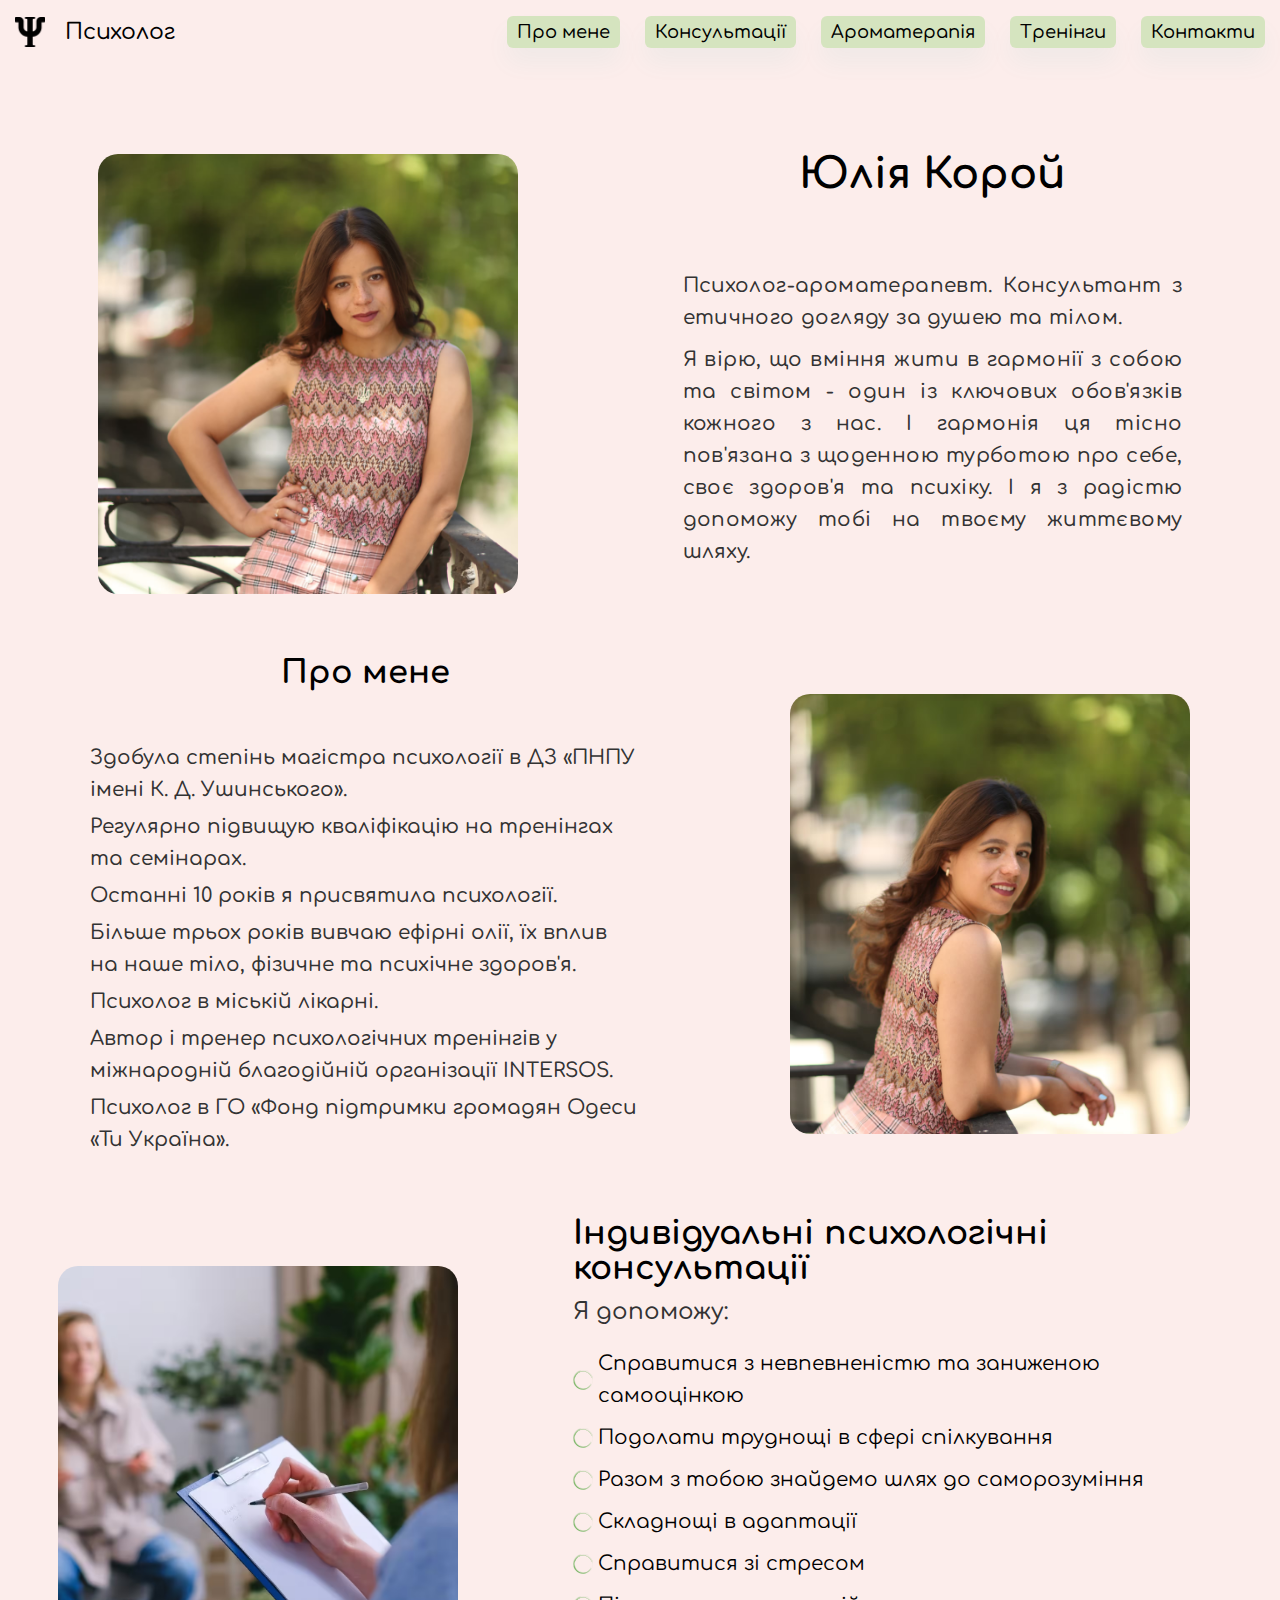
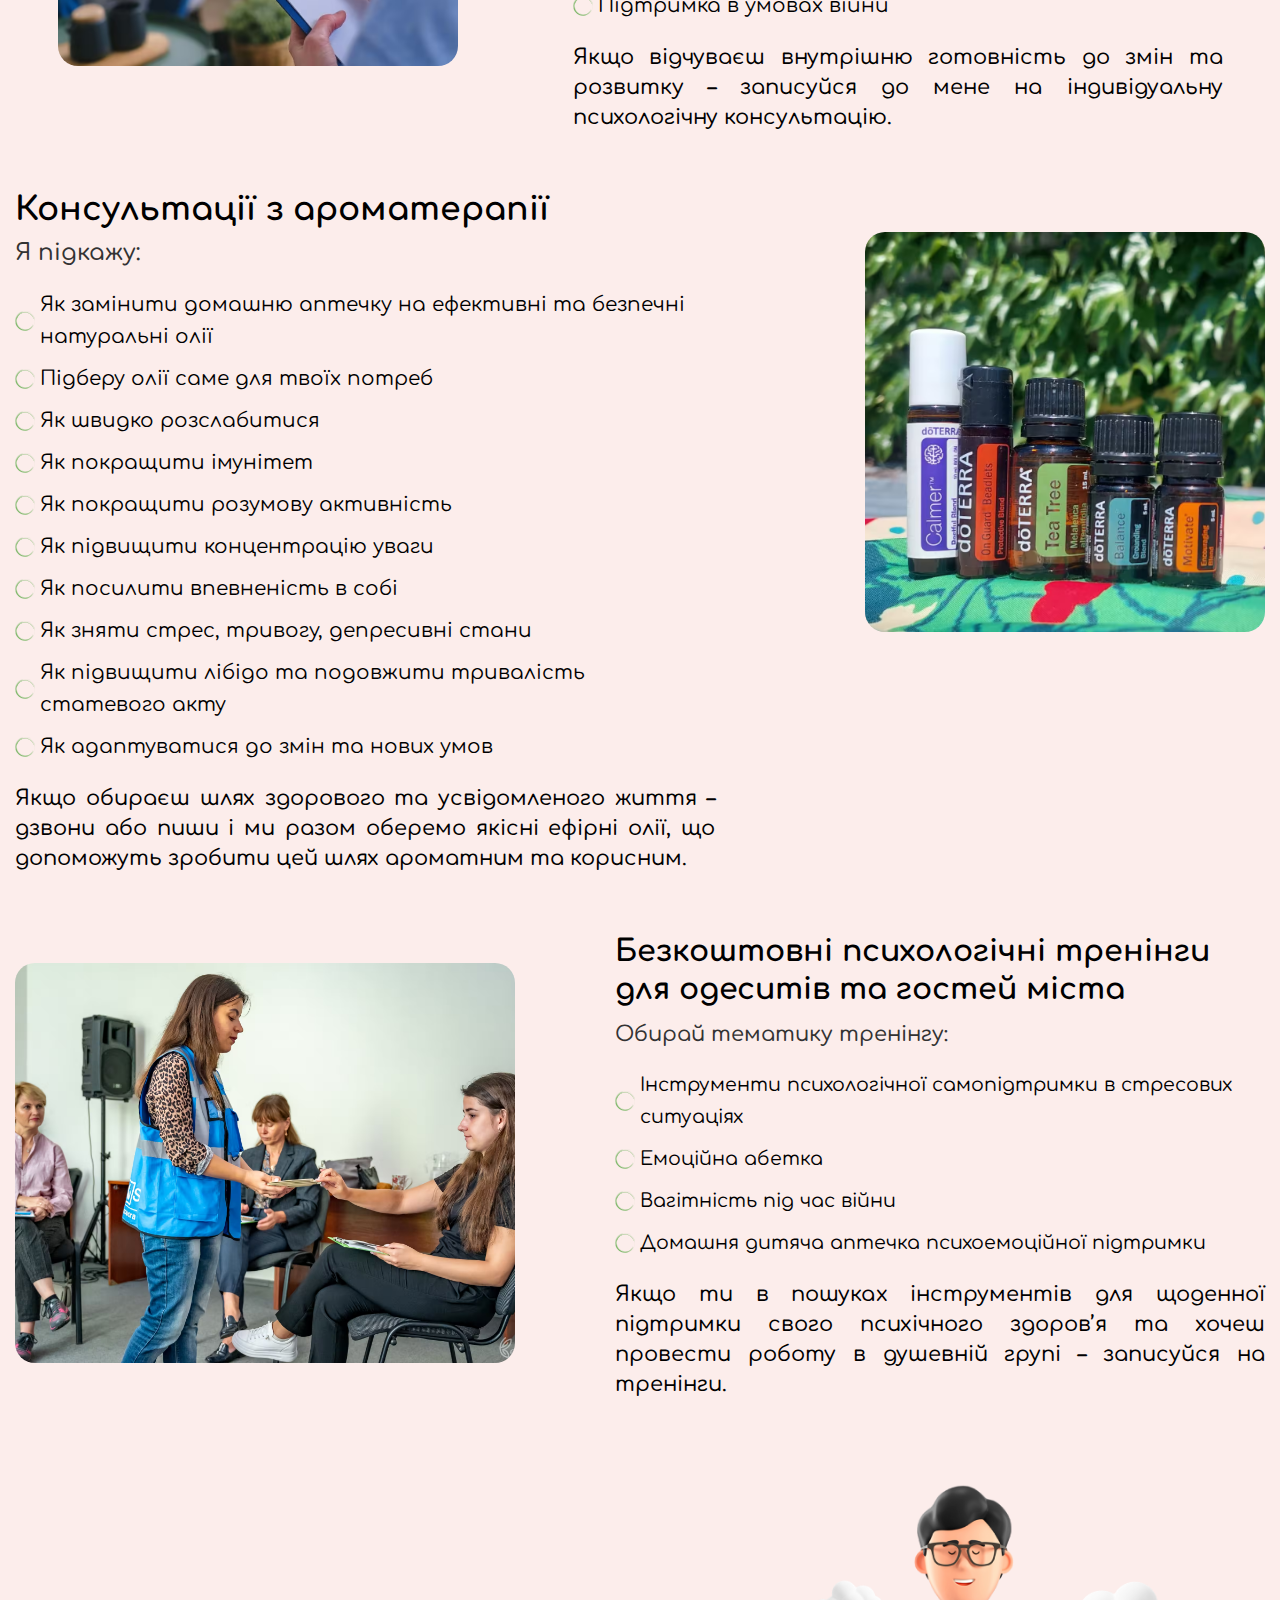
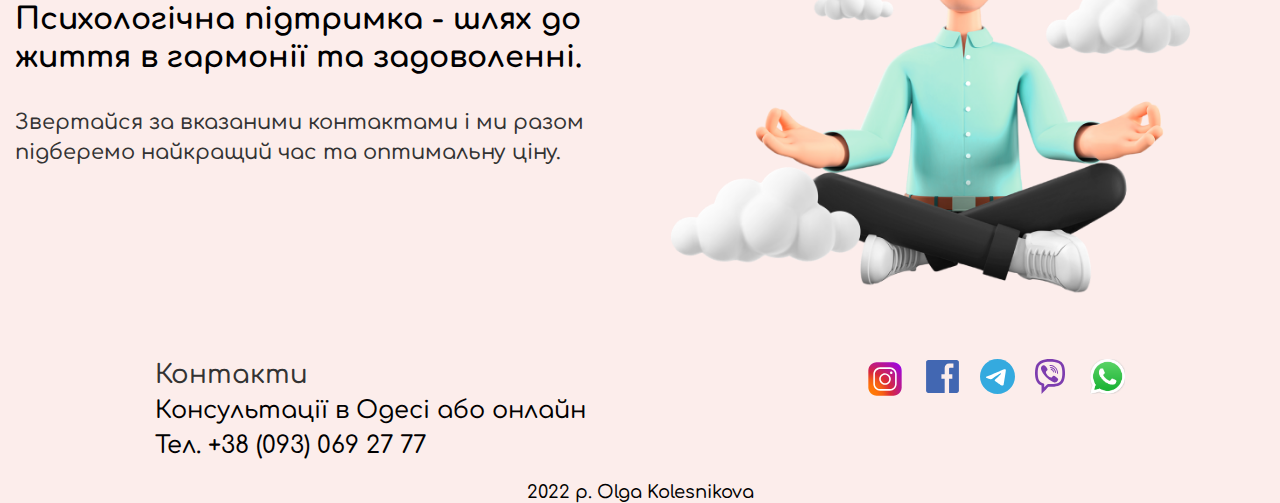
==== commit 102b52af: "change-sixe-text" ====
--- a/index.html
+++ b/index.html
@@ -138,7 +138,7 @@
                    <h2 class="psychologist-title psychologist-title-desktop">Юлія Корой</h2>
                    <div class="psychologist-paragraphs">
                         <p class="psychologist-text">
-                            Психолог, ароматерапевт. Консультант з етичного догляду
+                            Психолог-ароматерапевт. Консультант з етичного догляду
                             за душею та тілом.
                         </p>
                         <p class="psychologist-text">
--- a/css/style.min.css
+++ b/css/style.min.css
@@ -4,4 +4,4 @@
  * @author Jonathan Suh @jonsuh
  * @site https://jonsuh.com/hamburgers
  * @link https://github.com/jonsuh/hamburgers
- */.hamburger{font:inherit;display:inline-block;overflow:visible;margin:0;padding:15px;cursor:pointer;transition-timing-function:linear;transition-duration:.15s;transition-property:opacity,filter;text-transform:none;color:inherit;border:0;background-color:rgba(0,0,0,0)}.hamburger.is-active:hover,.hamburger:hover{opacity:.7}.hamburger.is-active .hamburger-inner,.hamburger.is-active .hamburger-inner:after,.hamburger.is-active .hamburger-inner:before{background-color:#000}.hamburger-box{position:relative;display:inline-block;width:40px;height:24px}.hamburger-inner{top:50%;display:block;margin-top:-2px}.hamburger-inner,.hamburger-inner:after,.hamburger-inner:before{position:absolute;width:40px;height:4px;transition-timing-function:ease;transition-duration:.15s;transition-property:transform;border-radius:4px;background-color:#000}.hamburger-inner:after,.hamburger-inner:before{display:block;content:""}.hamburger-inner:before{top:-10px}.hamburger-inner:after{bottom:-10px}.hamburger--3dx .hamburger-box{perspective:80px}.hamburger--3dx .hamburger-inner{transition:transform .15s cubic-bezier(0.645, 0.045, 0.355, 1),background-color 0s cubic-bezier(0.645, 0.045, 0.355, 1) .1s}.hamburger--3dx .hamburger-inner:after,.hamburger--3dx .hamburger-inner:before{transition:transform 0s cubic-bezier(0.645, 0.045, 0.355, 1) .1s}.hamburger--3dx.is-active .hamburger-inner{transform:rotateY(180deg);background-color:rgba(0,0,0,0) !important}.hamburger--3dx.is-active .hamburger-inner:before{transform:translate3d(0, 10px, 0) rotate(45deg)}.hamburger--3dx.is-active .hamburger-inner:after{transform:translate3d(0, -10px, 0) rotate(-45deg)}.hamburger--3dx-r .hamburger-box{perspective:80px}.hamburger--3dx-r .hamburger-inner{transition:transform .15s cubic-bezier(0.645, 0.045, 0.355, 1),background-color 0s cubic-bezier(0.645, 0.045, 0.355, 1) .1s}.hamburger--3dx-r .hamburger-inner:after,.hamburger--3dx-r .hamburger-inner:before{transition:transform 0s cubic-bezier(0.645, 0.045, 0.355, 1) .1s}.hamburger--3dx-r.is-active .hamburger-inner{transform:rotateY(-180deg);background-color:rgba(0,0,0,0) !important}.hamburger--3dx-r.is-active .hamburger-inner:before{transform:translate3d(0, 10px, 0) rotate(45deg)}.hamburger--3dx-r.is-active .hamburger-inner:after{transform:translate3d(0, -10px, 0) rotate(-45deg)}.hamburger--3dy .hamburger-box{perspective:80px}.hamburger--3dy .hamburger-inner{transition:transform .15s cubic-bezier(0.645, 0.045, 0.355, 1),background-color 0s cubic-bezier(0.645, 0.045, 0.355, 1) .1s}.hamburger--3dy .hamburger-inner:after,.hamburger--3dy .hamburger-inner:before{transition:transform 0s cubic-bezier(0.645, 0.045, 0.355, 1) .1s}.hamburger--3dy.is-active .hamburger-inner{transform:rotateX(-180deg);background-color:rgba(0,0,0,0) !important}.hamburger--3dy.is-active .hamburger-inner:before{transform:translate3d(0, 10px, 0) rotate(45deg)}.hamburger--3dy.is-active .hamburger-inner:after{transform:translate3d(0, -10px, 0) rotate(-45deg)}.hamburger--3dy-r .hamburger-box{perspective:80px}.hamburger--3dy-r .hamburger-inner{transition:transform .15s cubic-bezier(0.645, 0.045, 0.355, 1),background-color 0s cubic-bezier(0.645, 0.045, 0.355, 1) .1s}.hamburger--3dy-r .hamburger-inner:after,.hamburger--3dy-r .hamburger-inner:before{transition:transform 0s cubic-bezier(0.645, 0.045, 0.355, 1) .1s}.hamburger--3dy-r.is-active .hamburger-inner{transform:rotateX(180deg);background-color:rgba(0,0,0,0) !important}.hamburger--3dy-r.is-active .hamburger-inner:before{transform:translate3d(0, 10px, 0) rotate(45deg)}.hamburger--3dy-r.is-active .hamburger-inner:after{transform:translate3d(0, -10px, 0) rotate(-45deg)}.hamburger--3dxy .hamburger-box{perspective:80px}.hamburger--3dxy .hamburger-inner{transition:transform .15s cubic-bezier(0.645, 0.045, 0.355, 1),background-color 0s cubic-bezier(0.645, 0.045, 0.355, 1) .1s}.hamburger--3dxy .hamburger-inner:after,.hamburger--3dxy .hamburger-inner:before{transition:transform 0s cubic-bezier(0.645, 0.045, 0.355, 1) .1s}.hamburger--3dxy.is-active .hamburger-inner{transform:rotateX(180deg) rotateY(180deg);background-color:rgba(0,0,0,0) !important}.hamburger--3dxy.is-active .hamburger-inner:before{transform:translate3d(0, 10px, 0) rotate(45deg)}.hamburger--3dxy.is-active .hamburger-inner:after{transform:translate3d(0, -10px, 0) rotate(-45deg)}.hamburger--3dxy-r .hamburger-box{perspective:80px}.hamburger--3dxy-r .hamburger-inner{transition:transform .15s cubic-bezier(0.645, 0.045, 0.355, 1),background-color 0s cubic-bezier(0.645, 0.045, 0.355, 1) .1s}.hamburger--3dxy-r .hamburger-inner:after,.hamburger--3dxy-r .hamburger-inner:before{transition:transform 0s cubic-bezier(0.645, 0.045, 0.355, 1) .1s}.hamburger--3dxy-r.is-active .hamburger-inner{transform:rotateX(180deg) rotateY(180deg) rotate(-180deg);background-color:rgba(0,0,0,0) !important}.hamburger--3dxy-r.is-active .hamburger-inner:before{transform:translate3d(0, 10px, 0) rotate(45deg)}.hamburger--3dxy-r.is-active .hamburger-inner:after{transform:translate3d(0, -10px, 0) rotate(-45deg)}.hamburger--arrow.is-active .hamburger-inner:before{transform:translate3d(-8px, 0, 0) rotate(-45deg) scaleX(0.7)}.hamburger--arrow.is-active .hamburger-inner:after{transform:translate3d(-8px, 0, 0) rotate(45deg) scaleX(0.7)}.hamburger--arrow-r.is-active .hamburger-inner:before{transform:translate3d(8px, 0, 0) rotate(45deg) scaleX(0.7)}.hamburger--arrow-r.is-active .hamburger-inner:after{transform:translate3d(8px, 0, 0) rotate(-45deg) scaleX(0.7)}.hamburger--arrowalt .hamburger-inner:before{transition:top .1s ease .1s,transform .1s cubic-bezier(0.165, 0.84, 0.44, 1)}.hamburger--arrowalt .hamburger-inner:after{transition:bottom .1s ease .1s,transform .1s cubic-bezier(0.165, 0.84, 0.44, 1)}.hamburger--arrowalt.is-active .hamburger-inner:before{top:0;transition:top .1s ease,transform .1s cubic-bezier(0.895, 0.03, 0.685, 0.22) .1s;transform:translate3d(-8px, -10px, 0) rotate(-45deg) scaleX(0.7)}.hamburger--arrowalt.is-active .hamburger-inner:after{bottom:0;transition:bottom .1s ease,transform .1s cubic-bezier(0.895, 0.03, 0.685, 0.22) .1s;transform:translate3d(-8px, 10px, 0) rotate(45deg) scaleX(0.7)}.hamburger--arrowalt-r .hamburger-inner:before{transition:top .1s ease .1s,transform .1s cubic-bezier(0.165, 0.84, 0.44, 1)}.hamburger--arrowalt-r .hamburger-inner:after{transition:bottom .1s ease .1s,transform .1s cubic-bezier(0.165, 0.84, 0.44, 1)}.hamburger--arrowalt-r.is-active .hamburger-inner:before{top:0;transition:top .1s ease,transform .1s cubic-bezier(0.895, 0.03, 0.685, 0.22) .1s;transform:translate3d(8px, -10px, 0) rotate(45deg) scaleX(0.7)}.hamburger--arrowalt-r.is-active .hamburger-inner:after{bottom:0;transition:bottom .1s ease,transform .1s cubic-bezier(0.895, 0.03, 0.685, 0.22) .1s;transform:translate3d(8px, 10px, 0) rotate(-45deg) scaleX(0.7)}.hamburger--arrowturn.is-active .hamburger-inner{transform:rotate(-180deg)}.hamburger--arrowturn.is-active .hamburger-inner:before{transform:translate3d(8px, 0, 0) rotate(45deg) scaleX(0.7)}.hamburger--arrowturn.is-active .hamburger-inner:after{transform:translate3d(8px, 0, 0) rotate(-45deg) scaleX(0.7)}.hamburger--arrowturn-r.is-active .hamburger-inner{transform:rotate(-180deg)}.hamburger--arrowturn-r.is-active .hamburger-inner:before{transform:translate3d(-8px, 0, 0) rotate(-45deg) scaleX(0.7)}.hamburger--arrowturn-r.is-active .hamburger-inner:after{transform:translate3d(-8px, 0, 0) rotate(45deg) scaleX(0.7)}.hamburger--boring .hamburger-inner,.hamburger--boring .hamburger-inner:after,.hamburger--boring .hamburger-inner:before{transition-property:none}.hamburger--boring.is-active .hamburger-inner{transform:rotate(45deg)}.hamburger--boring.is-active .hamburger-inner:before{top:0;opacity:0}.hamburger--boring.is-active .hamburger-inner:after{bottom:0;transform:rotate(-90deg)}.hamburger--collapse .hamburger-inner{top:auto;bottom:0;transition-delay:.13s;transition-timing-function:cubic-bezier(0.55, 0.055, 0.675, 0.19);transition-duration:.13s}.hamburger--collapse .hamburger-inner:after{top:-20px;transition:top .2s cubic-bezier(0.33333, 0.66667, 0.66667, 1) .2s,opacity .1s linear}.hamburger--collapse .hamburger-inner:before{transition:top .12s cubic-bezier(0.33333, 0.66667, 0.66667, 1) .2s,transform .13s cubic-bezier(0.55, 0.055, 0.675, 0.19)}.hamburger--collapse.is-active .hamburger-inner{transition-delay:.22s;transition-timing-function:cubic-bezier(0.215, 0.61, 0.355, 1);transform:translate3d(0, -10px, 0) rotate(-45deg)}.hamburger--collapse.is-active .hamburger-inner:after{top:0;transition:top .2s cubic-bezier(0.33333, 0, 0.66667, 0.33333),opacity .1s linear .22s;opacity:0}.hamburger--collapse.is-active .hamburger-inner:before{top:0;transition:top .1s cubic-bezier(0.33333, 0, 0.66667, 0.33333) .16s,transform .13s cubic-bezier(0.215, 0.61, 0.355, 1) .25s;transform:rotate(-90deg)}.hamburger--collapse-r .hamburger-inner{top:auto;bottom:0;transition-delay:.13s;transition-timing-function:cubic-bezier(0.55, 0.055, 0.675, 0.19);transition-duration:.13s}.hamburger--collapse-r .hamburger-inner:after{top:-20px;transition:top .2s cubic-bezier(0.33333, 0.66667, 0.66667, 1) .2s,opacity .1s linear}.hamburger--collapse-r .hamburger-inner:before{transition:top .12s cubic-bezier(0.33333, 0.66667, 0.66667, 1) .2s,transform .13s cubic-bezier(0.55, 0.055, 0.675, 0.19)}.hamburger--collapse-r.is-active .hamburger-inner{transition-delay:.22s;transition-timing-function:cubic-bezier(0.215, 0.61, 0.355, 1);transform:translate3d(0, -10px, 0) rotate(45deg)}.hamburger--collapse-r.is-active .hamburger-inner:after{top:0;transition:top .2s cubic-bezier(0.33333, 0, 0.66667, 0.33333),opacity .1s linear .22s;opacity:0}.hamburger--collapse-r.is-active .hamburger-inner:before{top:0;transition:top .1s cubic-bezier(0.33333, 0, 0.66667, 0.33333) .16s,transform .13s cubic-bezier(0.215, 0.61, 0.355, 1) .25s;transform:rotate(90deg)}.hamburger--elastic .hamburger-inner{top:2px;transition-timing-function:cubic-bezier(0.68, -0.55, 0.265, 1.55);transition-duration:.275s}.hamburger--elastic .hamburger-inner:before{top:10px;transition:opacity .125s ease .275s}.hamburger--elastic .hamburger-inner:after{top:20px;transition:transform .275s cubic-bezier(0.68, -0.55, 0.265, 1.55)}.hamburger--elastic.is-active .hamburger-inner{transition-delay:75ms;transform:translate3d(0, 10px, 0) rotate(135deg)}.hamburger--elastic.is-active .hamburger-inner:before{transition-delay:0s;opacity:0}.hamburger--elastic.is-active .hamburger-inner:after{transition-delay:75ms;transform:translate3d(0, -20px, 0) rotate(-270deg)}.hamburger--elastic-r .hamburger-inner{top:2px;transition-timing-function:cubic-bezier(0.68, -0.55, 0.265, 1.55);transition-duration:.275s}.hamburger--elastic-r .hamburger-inner:before{top:10px;transition:opacity .125s ease .275s}.hamburger--elastic-r .hamburger-inner:after{top:20px;transition:transform .275s cubic-bezier(0.68, -0.55, 0.265, 1.55)}.hamburger--elastic-r.is-active .hamburger-inner{transition-delay:75ms;transform:translate3d(0, 10px, 0) rotate(-135deg)}.hamburger--elastic-r.is-active .hamburger-inner:before{transition-delay:0s;opacity:0}.hamburger--elastic-r.is-active .hamburger-inner:after{transition-delay:75ms;transform:translate3d(0, -20px, 0) rotate(270deg)}.hamburger--emphatic{overflow:hidden}.hamburger--emphatic .hamburger-inner{transition:background-color .125s ease-in .175s}.hamburger--emphatic .hamburger-inner:before{left:0;transition:transform .125s cubic-bezier(0.6, 0.04, 0.98, 0.335),top .05s linear .125s,left .125s ease-in .175s}.hamburger--emphatic .hamburger-inner:after{top:10px;right:0;transition:transform .125s cubic-bezier(0.6, 0.04, 0.98, 0.335),top .05s linear .125s,right .125s ease-in .175s}.hamburger--emphatic.is-active .hamburger-inner{transition-delay:0s;transition-timing-function:ease-out;background-color:rgba(0,0,0,0) !important}.hamburger--emphatic.is-active .hamburger-inner:before{top:-80px;left:-80px;transition:left .125s ease-out,top .05s linear .125s,transform .125s cubic-bezier(0.075, 0.82, 0.165, 1) .175s;transform:translate3d(80px, 80px, 0) rotate(45deg)}.hamburger--emphatic.is-active .hamburger-inner:after{top:-80px;right:-80px;transition:right .125s ease-out,top .05s linear .125s,transform .125s cubic-bezier(0.075, 0.82, 0.165, 1) .175s;transform:translate3d(-80px, 80px, 0) rotate(-45deg)}.hamburger--emphatic-r{overflow:hidden}.hamburger--emphatic-r .hamburger-inner{transition:background-color .125s ease-in .175s}.hamburger--emphatic-r .hamburger-inner:before{left:0;transition:transform .125s cubic-bezier(0.6, 0.04, 0.98, 0.335),top .05s linear .125s,left .125s ease-in .175s}.hamburger--emphatic-r .hamburger-inner:after{top:10px;right:0;transition:transform .125s cubic-bezier(0.6, 0.04, 0.98, 0.335),top .05s linear .125s,right .125s ease-in .175s}.hamburger--emphatic-r.is-active .hamburger-inner{transition-delay:0s;transition-timing-function:ease-out;background-color:rgba(0,0,0,0) !important}.hamburger--emphatic-r.is-active .hamburger-inner:before{top:80px;left:-80px;transition:left .125s ease-out,top .05s linear .125s,transform .125s cubic-bezier(0.075, 0.82, 0.165, 1) .175s;transform:translate3d(80px, -80px, 0) rotate(-45deg)}.hamburger--emphatic-r.is-active .hamburger-inner:after{top:80px;right:-80px;transition:right .125s ease-out,top .05s linear .125s,transform .125s cubic-bezier(0.075, 0.82, 0.165, 1) .175s;transform:translate3d(-80px, -80px, 0) rotate(45deg)}.hamburger--minus .hamburger-inner:after,.hamburger--minus .hamburger-inner:before{transition:bottom .08s ease-out 0s,top .08s ease-out 0s,opacity 0s linear}.hamburger--minus.is-active .hamburger-inner:after,.hamburger--minus.is-active .hamburger-inner:before{transition:bottom .08s ease-out,top .08s ease-out,opacity 0s linear .08s;opacity:0}.hamburger--minus.is-active .hamburger-inner:before{top:0}.hamburger--minus.is-active .hamburger-inner:after{bottom:0}.hamburger--slider .hamburger-inner{top:2px}.hamburger--slider .hamburger-inner:before{top:10px;transition-timing-function:ease;transition-duration:.15s;transition-property:transform,opacity}.hamburger--slider .hamburger-inner:after{top:20px}.hamburger--slider.is-active .hamburger-inner{transform:translate3d(0, 10px, 0) rotate(45deg)}.hamburger--slider.is-active .hamburger-inner:before{transform:rotate(-45deg) translate3d(-5.71429px, -6px, 0);opacity:0}.hamburger--slider.is-active .hamburger-inner:after{transform:translate3d(0, -20px, 0) rotate(-90deg)}.hamburger--slider-r .hamburger-inner{top:2px}.hamburger--slider-r .hamburger-inner:before{top:10px;transition-timing-function:ease;transition-duration:.15s;transition-property:transform,opacity}.hamburger--slider-r .hamburger-inner:after{top:20px}.hamburger--slider-r.is-active .hamburger-inner{transform:translate3d(0, 10px, 0) rotate(-45deg)}.hamburger--slider-r.is-active .hamburger-inner:before{transform:rotate(45deg) translate3d(5.71429px, -6px, 0);opacity:0}.hamburger--slider-r.is-active .hamburger-inner:after{transform:translate3d(0, -20px, 0) rotate(90deg)}.hamburger--spin .hamburger-inner{transition-timing-function:cubic-bezier(0.55, 0.055, 0.675, 0.19);transition-duration:.22s}.hamburger--spin .hamburger-inner:before{transition:top .1s ease-in .25s,opacity .1s ease-in}.hamburger--spin .hamburger-inner:after{transition:bottom .1s ease-in .25s,transform .22s cubic-bezier(0.55, 0.055, 0.675, 0.19)}.hamburger--spin.is-active .hamburger-inner{transition-delay:.12s;transition-timing-function:cubic-bezier(0.215, 0.61, 0.355, 1);transform:rotate(225deg)}.hamburger--spin.is-active .hamburger-inner:before{top:0;transition:top .1s ease-out,opacity .1s ease-out .12s;opacity:0}.hamburger--spin.is-active .hamburger-inner:after{bottom:0;transition:bottom .1s ease-out,transform .22s cubic-bezier(0.215, 0.61, 0.355, 1) .12s;transform:rotate(-90deg)}.hamburger--spin-r .hamburger-inner{transition-timing-function:cubic-bezier(0.55, 0.055, 0.675, 0.19);transition-duration:.22s}.hamburger--spin-r .hamburger-inner:before{transition:top .1s ease-in .25s,opacity .1s ease-in}.hamburger--spin-r .hamburger-inner:after{transition:bottom .1s ease-in .25s,transform .22s cubic-bezier(0.55, 0.055, 0.675, 0.19)}.hamburger--spin-r.is-active .hamburger-inner{transition-delay:.12s;transition-timing-function:cubic-bezier(0.215, 0.61, 0.355, 1);transform:rotate(-225deg)}.hamburger--spin-r.is-active .hamburger-inner:before{top:0;transition:top .1s ease-out,opacity .1s ease-out .12s;opacity:0}.hamburger--spin-r.is-active .hamburger-inner:after{bottom:0;transition:bottom .1s ease-out,transform .22s cubic-bezier(0.215, 0.61, 0.355, 1) .12s;transform:rotate(90deg)}.hamburger--spring .hamburger-inner{top:2px;transition:background-color 0s linear .13s}.hamburger--spring .hamburger-inner:before{top:10px;transition:top .1s cubic-bezier(0.33333, 0.66667, 0.66667, 1) .2s,transform .13s cubic-bezier(0.55, 0.055, 0.675, 0.19)}.hamburger--spring .hamburger-inner:after{top:20px;transition:top .2s cubic-bezier(0.33333, 0.66667, 0.66667, 1) .2s,transform .13s cubic-bezier(0.55, 0.055, 0.675, 0.19)}.hamburger--spring.is-active .hamburger-inner{transition-delay:.22s;background-color:rgba(0,0,0,0) !important}.hamburger--spring.is-active .hamburger-inner:before{top:0;transition:top .1s cubic-bezier(0.33333, 0, 0.66667, 0.33333) .15s,transform .13s cubic-bezier(0.215, 0.61, 0.355, 1) .22s;transform:translate3d(0, 10px, 0) rotate(45deg)}.hamburger--spring.is-active .hamburger-inner:after{top:0;transition:top .2s cubic-bezier(0.33333, 0, 0.66667, 0.33333),transform .13s cubic-bezier(0.215, 0.61, 0.355, 1) .22s;transform:translate3d(0, 10px, 0) rotate(-45deg)}.hamburger--spring-r .hamburger-inner{top:auto;bottom:0;transition-delay:0s;transition-timing-function:cubic-bezier(0.55, 0.055, 0.675, 0.19);transition-duration:.13s}.hamburger--spring-r .hamburger-inner:after{top:-20px;transition:top .2s cubic-bezier(0.33333, 0.66667, 0.66667, 1) .2s,opacity 0s linear}.hamburger--spring-r .hamburger-inner:before{transition:top .1s cubic-bezier(0.33333, 0.66667, 0.66667, 1) .2s,transform .13s cubic-bezier(0.55, 0.055, 0.675, 0.19)}.hamburger--spring-r.is-active .hamburger-inner{transition-delay:.22s;transition-timing-function:cubic-bezier(0.215, 0.61, 0.355, 1);transform:translate3d(0, -10px, 0) rotate(-45deg)}.hamburger--spring-r.is-active .hamburger-inner:after{top:0;transition:top .2s cubic-bezier(0.33333, 0, 0.66667, 0.33333),opacity 0s linear .22s;opacity:0}.hamburger--spring-r.is-active .hamburger-inner:before{top:0;transition:top .1s cubic-bezier(0.33333, 0, 0.66667, 0.33333) .15s,transform .13s cubic-bezier(0.215, 0.61, 0.355, 1) .22s;transform:rotate(90deg)}.hamburger--stand .hamburger-inner{transition:transform 75ms cubic-bezier(0.55, 0.055, 0.675, 0.19) .15s,background-color 0s linear 75ms}.hamburger--stand .hamburger-inner:before{transition:top 75ms ease-in 75ms,transform 75ms cubic-bezier(0.55, 0.055, 0.675, 0.19) 0s}.hamburger--stand .hamburger-inner:after{transition:bottom 75ms ease-in 75ms,transform 75ms cubic-bezier(0.55, 0.055, 0.675, 0.19) 0s}.hamburger--stand.is-active .hamburger-inner{transition:transform 75ms cubic-bezier(0.215, 0.61, 0.355, 1) 0s,background-color 0s linear .15s;transform:rotate(90deg);background-color:rgba(0,0,0,0) !important}.hamburger--stand.is-active .hamburger-inner:before{top:0;transition:top 75ms ease-out .1s,transform 75ms cubic-bezier(0.215, 0.61, 0.355, 1) .15s;transform:rotate(-45deg)}.hamburger--stand.is-active .hamburger-inner:after{bottom:0;transition:bottom 75ms ease-out .1s,transform 75ms cubic-bezier(0.215, 0.61, 0.355, 1) .15s;transform:rotate(45deg)}.hamburger--stand-r .hamburger-inner{transition:transform 75ms cubic-bezier(0.55, 0.055, 0.675, 0.19) .15s,background-color 0s linear 75ms}.hamburger--stand-r .hamburger-inner:before{transition:top 75ms ease-in 75ms,transform 75ms cubic-bezier(0.55, 0.055, 0.675, 0.19) 0s}.hamburger--stand-r .hamburger-inner:after{transition:bottom 75ms ease-in 75ms,transform 75ms cubic-bezier(0.55, 0.055, 0.675, 0.19) 0s}.hamburger--stand-r.is-active .hamburger-inner{transition:transform 75ms cubic-bezier(0.215, 0.61, 0.355, 1) 0s,background-color 0s linear .15s;transform:rotate(-90deg);background-color:rgba(0,0,0,0) !important}.hamburger--stand-r.is-active .hamburger-inner:before{top:0;transition:top 75ms ease-out .1s,transform 75ms cubic-bezier(0.215, 0.61, 0.355, 1) .15s;transform:rotate(-45deg)}.hamburger--stand-r.is-active .hamburger-inner:after{bottom:0;transition:bottom 75ms ease-out .1s,transform 75ms cubic-bezier(0.215, 0.61, 0.355, 1) .15s;transform:rotate(45deg)}.hamburger--squeeze .hamburger-inner{transition-timing-function:cubic-bezier(0.55, 0.055, 0.675, 0.19);transition-duration:75ms}.hamburger--squeeze .hamburger-inner:before{transition:top 75ms ease .12s,opacity 75ms ease}.hamburger--squeeze .hamburger-inner:after{transition:bottom 75ms ease .12s,transform 75ms cubic-bezier(0.55, 0.055, 0.675, 0.19)}.hamburger--squeeze.is-active .hamburger-inner{transition-delay:.12s;transition-timing-function:cubic-bezier(0.215, 0.61, 0.355, 1);transform:rotate(45deg)}.hamburger--squeeze.is-active .hamburger-inner:before{top:0;transition:top 75ms ease,opacity 75ms ease .12s;opacity:0}.hamburger--squeeze.is-active .hamburger-inner:after{bottom:0;transition:bottom 75ms ease,transform 75ms cubic-bezier(0.215, 0.61, 0.355, 1) .12s;transform:rotate(-90deg)}.hamburger--vortex .hamburger-inner{transition-timing-function:cubic-bezier(0.19, 1, 0.22, 1);transition-duration:.2s}.hamburger--vortex .hamburger-inner:after,.hamburger--vortex .hamburger-inner:before{transition-delay:.1s;transition-timing-function:linear;transition-duration:0s}.hamburger--vortex .hamburger-inner:before{transition-property:top,opacity}.hamburger--vortex .hamburger-inner:after{transition-property:bottom,transform}.hamburger--vortex.is-active .hamburger-inner{transition-timing-function:cubic-bezier(0.19, 1, 0.22, 1);transform:rotate(765deg)}.hamburger--vortex.is-active .hamburger-inner:after,.hamburger--vortex.is-active .hamburger-inner:before{transition-delay:0s}.hamburger--vortex.is-active .hamburger-inner:before{top:0;opacity:0}.hamburger--vortex.is-active .hamburger-inner:after{bottom:0;transform:rotate(90deg)}.hamburger--vortex-r .hamburger-inner{transition-timing-function:cubic-bezier(0.19, 1, 0.22, 1);transition-duration:.2s}.hamburger--vortex-r .hamburger-inner:after,.hamburger--vortex-r .hamburger-inner:before{transition-delay:.1s;transition-timing-function:linear;transition-duration:0s}.hamburger--vortex-r .hamburger-inner:before{transition-property:top,opacity}.hamburger--vortex-r .hamburger-inner:after{transition-property:bottom,transform}.hamburger--vortex-r.is-active .hamburger-inner{transition-timing-function:cubic-bezier(0.19, 1, 0.22, 1);transform:rotate(-765deg)}.hamburger--vortex-r.is-active .hamburger-inner:after,.hamburger--vortex-r.is-active .hamburger-inner:before{transition-delay:0s}.hamburger--vortex-r.is-active .hamburger-inner:before{top:0;opacity:0}.hamburger--vortex-r.is-active .hamburger-inner:after{bottom:0;transform:rotate(-90deg)}html{scroll-behavior:smooth}body{background-color:rgba(251,229,227,.7)}.container{width:100%;max-width:1280px;padding:0 15px;margin:0 auto}.header{padding:15px 0}.header-container{display:flex;align-items:center;justify-content:space-between}.header-content{display:flex;align-items:center}@media(max-width: 900px){.header-content{width:100%}}.header-content .hamburger{margin-left:auto;display:none}@media(max-width: 600px){.header-content .hamburger{display:block}}@media(max-width: 900px){.header-content .hamburger{display:block}}.header-content-author{display:flex;align-items:center;font-family:"Comfortaa",sans-serif;font-size:22px;color:#000;font-weight:500;line-height:34px}.header-content-author:hover{color:#3ec110;transition-duration:.25s;transition-property:all;transition-timing-function:linear}.header-content-logo-img{display:block;width:30px;height:30px;margin-right:20px}@media(max-width: 600px){.nav{display:none}}@media(max-width: 900px){.nav{display:none}}.nav-list{display:flex;align-items:center}.nav-item{margin-right:25px}.nav-item:last-child{margin-right:0}.nav-link{display:block;font-family:"Comfortaa",sans-serif;font-size:18px;color:#000;font-weight:500;line-height:22px;background-color:rgba(62,193,16,.2);padding:5px 10px;box-shadow:0px 15px 25px rgba(0,185,182,.05);border-radius:6px;transition-duration:.25s;transition-property:all;transition-timing-function:linear}.nav-link:hover{background-color:rgba(251,229,227,.7)}@media(max-width: 1024px){.nav-link{font-family:"Comfortaa",sans-serif;font-size:16px;color:#000;font-weight:500;line-height:22px}}.nav-mobile{position:fixed;background-color:#fbe5e3;top:0;left:0;width:100%;height:100%;display:none}.nav-mobile.is-active{display:block}.nav-mobile-link{font-family:"Comfortaa",sans-serif;font-size:18px;color:#000;font-weight:500;line-height:22px}.nav-mobile-link:hover{color:crimson;transition-duration:.25s;transition-property:all;transition-timing-function:linear}.nav-mobile-item{margin-top:20px;padding:5px 8px}.nav-mobile-header{display:flex;align-items:center;justify-content:space-between;margin-top:20px;padding:10px 10px}.nav-mobile-img{display:block;width:30px;height:30px;margin-right:20px}.nav-mobile-header-link{display:flex;align-items:center;font-family:"Comfortaa",sans-serif;font-size:20px;color:#000;font-weight:700;line-height:22px}.psychologist{margin-top:60px}@media(max-width: 900px){.psychologist{margin-top:20px}}.psychologist-container{display:flex;align-items:center;justify-content:space-around}@media(max-width: 900px){.psychologist-container{flex-direction:column}}.psychologist-figure{display:flex;flex-shrink:0;width:420px;height:440px;border-radius:20px;overflow:hidden;margin-top:30px}@media(max-width: 1024px){.psychologist-figure{max-width:320px;height:360px}}@media(max-width: 900px){.psychologist-figure{max-width:400px;height:440px;order:2;margin-top:30px}}@media(max-width: 600px){.psychologist-figure{max-width:360px;height:400px}}.psychologist-picture{width:100%;height:100%}.psychologist-img{display:block;-o-object-fit:cover;object-fit:cover;width:100%;height:100%}.psychologist-paragraphs{margin-top:70px}@media(max-width: 900px){.psychologist-paragraphs{margin-top:40px}}.psychologist-title{font-family:"Comfortaa",sans-serif;font-size:48px;color:#000;font-weight:700;line-height:57px;text-align:center}@media(max-width: 1280px){.psychologist-title{font-family:"Comfortaa",sans-serif;font-size:42px;color:#000;font-weight:700;line-height:50px}}@media(max-width: 1024px){.psychologist-title{font-family:"Comfortaa",sans-serif;font-size:35px;color:#000;font-weight:700;line-height:50px}}@media(max-width: 900px){.psychologist-title{font-family:"Comfortaa",sans-serif;font-size:48px;color:#000;font-weight:700;line-height:57px}}@media(max-width: 600px){.psychologist-title{font-family:"Comfortaa",sans-serif;font-size:42px;color:#000;font-weight:700;line-height:50px}}@media(max-width: 900px){.psychologist-title-desktop{display:none}}.psychologist-title-mobile{display:none}@media(max-width: 900px){.psychologist-title-mobile{display:block;order:1}}.psychologist-text{font-family:"Comfortaa",sans-serif;font-size:24px;color:#333;font-weight:500;line-height:32px;letter-spacing:.02em;max-width:580px;margin-top:10px;text-align:justify}@media(max-width: 1280px){.psychologist-text{font-family:"Comfortaa",sans-serif;font-size:20px;color:#333;font-weight:500;line-height:32px;max-width:500px}}@media(max-width: 1024px){.psychologist-text{font-family:"Comfortaa",sans-serif;font-size:20px;color:#333;font-weight:500;line-height:28px}}@media(max-width: 900px){.psychologist-text{font-family:"Comfortaa",sans-serif;font-size:24px;color:#333;font-weight:500;line-height:32px;max-width:650px}}@media(max-width: 600px){.psychologist-text{font-family:"Comfortaa",sans-serif;font-size:20px;color:#333;font-weight:500;line-height:28px;max-width:500px}}@media(max-width: 900px){.psychologist-content{order:3}}.about-me{margin-top:60px}.about-me-container{display:flex;justify-content:space-around}@media(max-width: 900px){.about-me-container{flex-direction:column;align-items:center}}@media(max-width: 900px){.about-me-content{order:3}}.about-me-figure{display:flex;flex-shrink:0;margin-top:40px;width:400px;height:440px;border-radius:20px;overflow:hidden}@media(max-width: 1024px){.about-me-figure{max-width:320px;height:360px}}@media(max-width: 900px){.about-me-figure{order:2;max-width:400px;height:440px}}@media(max-width: 600px){.about-me-figure{max-width:360px;height:400px}}.about-me-picture{width:100%;height:100%}.about-me-img{display:block;-o-object-fit:cover;object-fit:cover;width:100%;height:100%}.about-me-title{font-family:"Comfortaa",sans-serif;font-size:45px;color:#000;font-weight:700;line-height:57px;text-align:center}@media(max-width: 1280px){.about-me-title{font-family:"Comfortaa",sans-serif;font-size:32px;color:#000;font-weight:700;line-height:38px}}@media(max-width: 1024px){.about-me-title{font-family:"Comfortaa",sans-serif;font-size:27px;color:#000;font-weight:700;line-height:37px}}@media(max-width: 900px){.about-me-title{font-family:"Comfortaa",sans-serif;font-size:48px;color:#000;font-weight:700;line-height:57px;margin-top:40px}}@media(max-width: 600px){.about-me-title{font-family:"Comfortaa",sans-serif;font-size:33px;color:#000;font-weight:700;line-height:40px}}@media(max-width: 900px){.about-me-title-desktop{display:none}}.about-me-title-mobile{display:none}@media(max-width: 900px){.about-me-title-mobile{display:block;order:1}}.about-me-paragraphs{margin-top:50px}.about-me-text{font-family:"Comfortaa",sans-serif;font-size:24px;color:#333;font-weight:500;line-height:32px;margin-top:5px;max-width:600px;text-align:justify}@media(max-width: 1280px){.about-me-text{font-family:"Comfortaa",sans-serif;font-size:20px;color:#333;font-weight:500;line-height:32px;max-width:550px}}@media(max-width: 1024px){.about-me-text{font-family:"Comfortaa",sans-serif;font-size:19px;color:#333;font-weight:500;line-height:25px}}@media(max-width: 900px){.about-me-text{font-family:"Comfortaa",sans-serif;font-size:24px;color:#333;font-weight:500;line-height:32px;max-width:650px}}@media(max-width: 600px){.about-me-text{font-family:"Comfortaa",sans-serif;font-size:20px;color:#333;font-weight:500;line-height:28px;max-width:500px}}.services{margin-top:60px}.services-container{display:flex;justify-content:space-around}@media(max-width: 900px){.services-container{flex-direction:column;align-items:center}}.services-figure{display:flex;flex-shrink:0;margin-top:50px;max-width:400px;height:400px;border-radius:20px;overflow:hidden;margin-right:30px}@media(max-width: 1024px){.services-figure{max-width:340px;height:380px}}@media(max-width: 900px){.services-figure{max-width:400px;height:400px;order:2;margin-right:0}}@media(max-width: 600px){.services-figure{max-width:400px;height:360px}}.services-img{display:block;-o-object-fit:cover;object-fit:cover;width:100%;height:100%}.services-title{font-family:"Comfortaa",sans-serif;font-size:45px;color:#000;font-weight:700;line-height:57px}@media(max-width: 1280px){.services-title{font-family:"Comfortaa",sans-serif;font-size:33px;color:#000;font-weight:700;line-height:35px}}@media(max-width: 1024px){.services-title{font-family:"Comfortaa",sans-serif;font-size:27px;color:#000;font-weight:700;line-height:37px}}@media(max-width: 900px){.services-title{font-family:"Comfortaa",sans-serif;font-size:43px;color:#000;font-weight:700;line-height:55px;margin-top:40px}}@media(max-width: 600px){.services-title{font-family:"Comfortaa",sans-serif;font-size:27px;color:#000;font-weight:700;line-height:37px}}@media(max-width: 900px){.services-title-desktop{display:none}}.services-title-mobile{display:none;text-align:center}@media(max-width: 900px){.services-title-mobile{display:block;order:1}}.services-subtitle{font-family:"Comfortaa",sans-serif;font-size:26px;color:#333;font-weight:500;line-height:30px;margin-top:20px}@media(max-width: 1280px){.services-subtitle{font-family:"Comfortaa",sans-serif;font-size:23px;color:#333;font-weight:500;line-height:32px;margin-top:10px}}@media(max-width: 1024px){.services-subtitle{font-family:"Comfortaa",sans-serif;font-size:23px;color:#333;font-weight:500;line-height:35px}}@media(max-width: 900px){.services-subtitle{font-family:"Comfortaa",sans-serif;font-size:26px;color:#333;font-weight:500;line-height:30px;margin-top:20px}}@media(max-width: 600px){.services-subtitle{font-family:"Comfortaa",sans-serif;font-size:23px;color:#333;font-weight:500;line-height:32px}}.services-list{margin-top:20px}.services-item{font-family:"Comfortaa",sans-serif;font-size:20px;color:#000;font-weight:400;line-height:30px;margin-top:10px;display:flex;align-items:center}.services-item::before{content:"";background-image:url("../img/for-list.png");background-size:contain;background-repeat:no-repeat;display:block;width:20px;height:20px;margin-right:5px;flex-shrink:0}@media(max-width: 1280px){.services-item{font-family:"Comfortaa",sans-serif;font-size:20px;color:#000;font-weight:400;line-height:32px;margin-top:10px}}@media(max-width: 1024px){.services-item{font-family:"Comfortaa",sans-serif;font-size:19px;color:#000;font-weight:400;line-height:28px}}@media(max-width: 900px){.services-item{font-family:"Comfortaa",sans-serif;font-size:21px;color:#000;font-weight:400;line-height:30px;margin-top:10px}}@media(max-width: 600px){.services-item{font-family:"Comfortaa",sans-serif;font-size:19px;color:#000;font-weight:400;line-height:28px}}.services-text{font-family:"Comfortaa",sans-serif;font-size:24px;color:#000;font-weight:500;line-height:30px;margin-top:20px;text-align:justify}@media(max-width: 1280px){.services-text{font-family:"Comfortaa",sans-serif;font-size:21px;color:#000;font-weight:500;line-height:30px}}@media(max-width: 900px){.services-text{font-family:"Comfortaa",sans-serif;font-size:24px;color:#000;font-weight:500;line-height:30px;margin-top:20px}}@media(max-width: 600px){.services-text{font-family:"Comfortaa",sans-serif;font-size:22px;color:#000;font-weight:500;line-height:30px}}.services-content{max-width:650px;order:3}.consultation{margin-top:60px}.consultation-container{display:flex;justify-content:space-between}@media(max-width: 900px){.consultation-container{flex-direction:column;align-items:center}}.consultation-title{font-family:"Comfortaa",sans-serif;font-size:43px;color:#000;font-weight:700;line-height:57px}@media(max-width: 1280px){.consultation-title{font-family:"Comfortaa",sans-serif;font-size:33px;color:#000;font-weight:700;line-height:35px}}@media(max-width: 1024px){.consultation-title{font-family:"Comfortaa",sans-serif;font-size:27px;color:#000;font-weight:700;line-height:37px}}@media(max-width: 900px){.consultation-title{font-family:"Comfortaa",sans-serif;font-size:48px;color:#000;font-weight:700;line-height:57px;margin-top:40px}}@media(max-width: 600px){.consultation-title{font-family:"Comfortaa",sans-serif;font-size:27px;color:#000;font-weight:700;line-height:37px}}@media(max-width: 900px){.consultation-title-desktop{display:none}}.consultation-title-mobile{display:none;text-align:center}@media(max-width: 900px){.consultation-title-mobile{display:block;order:1}}.consultation-subtitle{font-family:"Comfortaa",sans-serif;font-size:26px;color:#333;font-weight:500;line-height:30px;margin-top:20px}@media(max-width: 1280px){.consultation-subtitle{font-family:"Comfortaa",sans-serif;font-size:23px;color:#333;font-weight:500;line-height:32px;margin-top:10px}}@media(max-width: 1024px){.consultation-subtitle{font-family:"Comfortaa",sans-serif;font-size:23px;color:#333;font-weight:500;line-height:35px}}@media(max-width: 900px){.consultation-subtitle{font-family:"Comfortaa",sans-serif;font-size:26px;color:#333;font-weight:500;line-height:30px;margin-top:20px}}@media(max-width: 600px){.consultation-subtitle{font-family:"Comfortaa",sans-serif;font-size:23px;color:#333;font-weight:500;line-height:35px}}.consultation-list{margin-top:20px}.consultation-item{font-family:"Comfortaa",sans-serif;font-size:20px;color:#000;font-weight:400;line-height:30px;margin-top:10px;display:flex;align-items:center}.consultation-item::before{content:"";background-image:url("../img/for-list.png");background-size:contain;background-repeat:no-repeat;display:block;width:20px;height:20px;margin-right:5px;flex-shrink:0}@media(max-width: 1280px){.consultation-item{font-family:"Comfortaa",sans-serif;font-size:20px;color:#000;font-weight:400;line-height:32px;margin-top:10px}}@media(max-width: 1024px){.consultation-item{font-family:"Comfortaa",sans-serif;font-size:19px;color:#000;font-weight:400;line-height:28px}}@media(max-width: 900px){.consultation-item{font-family:"Comfortaa",sans-serif;font-size:21px;color:#000;font-weight:400;line-height:30px;margin-top:10px}}@media(max-width: 600px){.consultation-item{font-family:"Comfortaa",sans-serif;font-size:20px;color:#000;font-weight:400;line-height:28px}}.consultation-figure{display:flex;flex-shrink:0;margin-top:40px;max-width:400px;height:400px;border-radius:20px;overflow:hidden}@media(max-width: 1024px){.consultation-figure{max-width:380px;height:380px}}@media(max-width: 900px){.consultation-figure{order:2;max-width:400px;height:400px}}@media(max-width: 600px){.consultation-figure{max-width:400px;height:360px}}.consultation-img{display:block;width:100%;height:100%;-o-object-fit:cover;object-fit:cover}.consultation-text{font-family:"Comfortaa",sans-serif;font-size:24px;color:#000;font-weight:500;line-height:30px;margin-top:20px;text-align:justify}@media(max-width: 1280px){.consultation-text{font-family:"Comfortaa",sans-serif;font-size:21px;color:#000;font-weight:500;line-height:30px}}@media(max-width: 1024px){.consultation-text{font-family:"Comfortaa",sans-serif;font-size:21px;color:#000;font-weight:500;line-height:30px}}@media(max-width: 900px){.consultation-text{font-family:"Comfortaa",sans-serif;font-size:24px;color:#000;font-weight:500;line-height:30px;margin-top:20px}}@media(max-width: 600px){.consultation-text{font-family:"Comfortaa",sans-serif;font-size:22px;color:#000;font-weight:500;line-height:30px}}.consultation-content{max-width:700px}@media(max-width: 900px){.consultation-content{order:3}}.trainings{margin-top:60px}.trainings-container{display:flex;justify-content:space-between}@media(max-width: 900px){.trainings-container{align-items:center;flex-direction:column}}.trainings-title{font-family:"Comfortaa",sans-serif;font-size:43px;color:#000;font-weight:700;line-height:57px}@media(max-width: 1280px){.trainings-title{font-family:"Comfortaa",sans-serif;font-size:30px;color:#000;font-weight:700;line-height:38px}}@media(max-width: 1024px){.trainings-title{font-family:"Comfortaa",sans-serif;font-size:25px;color:#000;font-weight:700;line-height:35px}}@media(max-width: 900px){.trainings-title{font-family:"Comfortaa",sans-serif;font-size:48px;color:#000;font-weight:700;line-height:57px;margin-top:40px}}@media(max-width: 600px){.trainings-title{font-family:"Comfortaa",sans-serif;font-size:27px;color:#000;font-weight:700;line-height:35px}}@media(max-width: 900px){.trainings-title-desktop{display:none}}.trainings-title-mobile{display:none;text-align:center}@media(max-width: 900px){.trainings-title-mobile{display:block;order:1}}.trainings-subtitle{font-family:"Comfortaa",sans-serif;font-size:26px;color:#333;font-weight:500;line-height:30px;margin-top:20px}@media(max-width: 1280px){.trainings-subtitle{font-family:"Comfortaa",sans-serif;font-size:21px;color:#333;font-weight:500;line-height:30px;margin-top:10px}}@media(max-width: 1024px){.trainings-subtitle{font-family:"Comfortaa",sans-serif;font-size:23px;color:#333;font-weight:500;line-height:35px}}@media(max-width: 900px){.trainings-subtitle{font-family:"Comfortaa",sans-serif;font-size:26px;color:#333;font-weight:500;line-height:30px;margin-top:20px}}@media(max-width: 600px){.trainings-subtitle{font-family:"Comfortaa",sans-serif;font-size:23px;color:#333;font-weight:500;line-height:35px}}.trainings-list{margin-top:20px}.trainings-item{font-family:"Comfortaa",sans-serif;font-size:21px;color:#000;font-weight:400;line-height:28px;margin-top:10px;display:flex;align-items:center}.trainings-item::before{content:"";background-image:url("../img/for-list.png");background-size:contain;background-repeat:no-repeat;display:block;width:20px;height:20px;margin-right:5px;flex-shrink:0}@media(max-width: 1280px){.trainings-item{font-family:"Comfortaa",sans-serif;font-size:19px;color:#000;font-weight:400;line-height:32px;margin-top:10px}}@media(max-width: 1024px){.trainings-item{font-family:"Comfortaa",sans-serif;font-size:18px;color:#000;font-weight:400;line-height:28px}}@media(max-width: 900px){.trainings-item{font-family:"Comfortaa",sans-serif;font-size:21px;color:#000;font-weight:400;line-height:28px;margin-top:10px}}@media(max-width: 600px){.trainings-item{font-family:"Comfortaa",sans-serif;font-size:19px;color:#000;font-weight:400;line-height:28px}}.trainings-text{font-family:"Comfortaa",sans-serif;font-size:24px;color:#000;font-weight:500;line-height:30px;margin-top:20px;text-align:justify}@media(max-width: 1280px){.trainings-text{font-family:"Comfortaa",sans-serif;font-size:21px;color:#000;font-weight:500;line-height:30px}}@media(max-width: 1024px){.trainings-text{font-family:"Comfortaa",sans-serif;font-size:20px;color:#000;font-weight:500;line-height:30px}}@media(max-width: 900px){.trainings-text{font-family:"Comfortaa",sans-serif;font-size:24px;color:#000;font-weight:500;line-height:30px;margin-top:20px}}@media(max-width: 600px){.trainings-text{font-family:"Comfortaa",sans-serif;font-size:22px;color:#000;font-weight:500;line-height:30px}}.trainings-figure{display:flex;flex-shrink:0;margin-top:30px;max-width:500px;height:400px;border-radius:20px;overflow:hidden;margin-right:50px}@media(max-width: 1280px){.trainings-figure{margin-right:30px}}@media(max-width: 1024px){.trainings-figure{max-width:400px;height:360px}}@media(max-width: 900px){.trainings-figure{max-width:480px;height:400px;order:2;margin-right:0}}@media(max-width: 600px){.trainings-figure{max-width:400px;height:360px}}.trainings-picture{width:100%;height:100%}.trainings-img{display:block;-o-object-fit:cover;object-fit:cover;width:100%;height:100%}.trainings-content{max-width:650px;order:3}.intro{margin-top:40px}.intro-container{display:flex;justify-content:space-between;align-items:center}@media(max-width: 900px){.intro-container{flex-direction:column}}.intro-title{font-family:"Comfortaa",sans-serif;font-size:35px;color:#000;font-weight:700;line-height:45px;margin-top:20px}@media(max-width: 1280px){.intro-title{font-family:"Comfortaa",sans-serif;font-size:30px;color:#000;font-weight:700;line-height:38px}}@media(max-width: 1024px){.intro-title{font-family:"Comfortaa",sans-serif;font-size:23px;color:#000;font-weight:700;line-height:35px}}@media(max-width: 900px){.intro-title{font-family:"Comfortaa",sans-serif;font-size:40px;color:#000;font-weight:700;line-height:50px;text-align:center}}@media(max-width: 600px){.intro-title{font-family:"Comfortaa",sans-serif;font-size:27px;color:#000;font-weight:700;line-height:35px}}.intro-subtitle{font-family:"Comfortaa",sans-serif;font-size:25px;color:#333;font-weight:500;line-height:35px;margin-top:30px}@media(max-width: 1280px){.intro-subtitle{font-family:"Comfortaa",sans-serif;font-size:21px;color:#333;font-weight:500;line-height:30px}}@media(max-width: 1024px){.intro-subtitle{font-family:"Comfortaa",sans-serif;font-size:23px;color:#333;font-weight:500;line-height:35px}}@media(max-width: 900px){.intro-subtitle{font-family:"Comfortaa",sans-serif;font-size:25px;color:#333;font-weight:500;line-height:35px;text-align:center}}@media(max-width: 600px){.intro-subtitle{font-family:"Comfortaa",sans-serif;font-size:21px;color:#333;font-weight:500;line-height:35px}}.intro-figure{display:flex;flex-shrink:0;margin-top:30px;max-width:680px;height:460px;border-radius:20px;overflow:hidden}@media(max-width: 1280px){.intro-figure{max-width:600px;height:440px}}@media(max-width: 1024px){.intro-figure{max-width:480px;height:400px}}@media(max-width: 900px){.intro-figure{max-width:520px;height:400px}}@media(max-width: 600px){.intro-figure{max-width:400px;height:360px}}.intro-img{display:block;-o-object-fit:contain;object-fit:contain;width:100%;height:100%}.footer{margin-top:50px}.footer-content{display:flex;justify-content:space-around}@media(max-width: 900px){.footer-content{flex-direction:column}}.footer-title{font-family:"Comfortaa",sans-serif;font-size:26px;color:#333;font-weight:500;line-height:32px}@media(max-width: 1024px){.footer-title{font-family:"Comfortaa",sans-serif;font-size:24px;color:#000;font-weight:500;line-height:20px}}@media(max-width: 900px){.footer-title{font-family:"Comfortaa",sans-serif;font-size:22px;color:#000;font-weight:500;line-height:30px}}.footer-item{font-family:"Comfortaa",sans-serif;font-size:24px;color:#000;font-weight:500;line-height:30px;margin-top:5px}@media(max-width: 1024px){.footer-item{font-family:"Comfortaa",sans-serif;font-size:22px;color:#000;font-weight:500;line-height:28px}}@media(max-width: 900px){.footer-item{font-family:"Comfortaa",sans-serif;font-size:18px;color:#000;font-weight:500;line-height:28px}}.footer-copyrights{display:flex;justify-content:center;margin-top:20px}.footer-copyrights-time{font-family:"Comfortaa",sans-serif;font-size:18px;color:#000;font-weight:500;line-height:22px}.footer-copyrights-text{font-family:"Comfortaa",sans-serif;font-size:18px;color:#000;font-weight:500;line-height:22px}.social-list{display:flex}@media(max-width: 900px){.social-list{margin-top:20px}}.social-list-mobile{justify-content:center}.social-item{margin-right:20px}.social-item:last-child{margin-right:0}.social-link{display:block;width:35px;height:35px;background-repeat:no-repeat}.social-link-instagram{background-image:url("../img/instagram.svg");width:40px;height:40px}.social-link-facebook{background-image:url("../img/facebook.svg")}.social-link-telegram{background-image:url("../img/telegram.svg")}.social-link-viber{background-image:url("../img/viber.svg")}.social-link-watsapp{background-image:url("../img/watsapp.png");background-size:cover}/*# sourceMappingURL=style.min.css.map */+ */.hamburger{font:inherit;display:inline-block;overflow:visible;margin:0;padding:15px;cursor:pointer;transition-timing-function:linear;transition-duration:.15s;transition-property:opacity,filter;text-transform:none;color:inherit;border:0;background-color:rgba(0,0,0,0)}.hamburger.is-active:hover,.hamburger:hover{opacity:.7}.hamburger.is-active .hamburger-inner,.hamburger.is-active .hamburger-inner:after,.hamburger.is-active .hamburger-inner:before{background-color:#000}.hamburger-box{position:relative;display:inline-block;width:40px;height:24px}.hamburger-inner{top:50%;display:block;margin-top:-2px}.hamburger-inner,.hamburger-inner:after,.hamburger-inner:before{position:absolute;width:40px;height:4px;transition-timing-function:ease;transition-duration:.15s;transition-property:transform;border-radius:4px;background-color:#000}.hamburger-inner:after,.hamburger-inner:before{display:block;content:""}.hamburger-inner:before{top:-10px}.hamburger-inner:after{bottom:-10px}.hamburger--3dx .hamburger-box{perspective:80px}.hamburger--3dx .hamburger-inner{transition:transform .15s cubic-bezier(0.645, 0.045, 0.355, 1),background-color 0s cubic-bezier(0.645, 0.045, 0.355, 1) .1s}.hamburger--3dx .hamburger-inner:after,.hamburger--3dx .hamburger-inner:before{transition:transform 0s cubic-bezier(0.645, 0.045, 0.355, 1) .1s}.hamburger--3dx.is-active .hamburger-inner{transform:rotateY(180deg);background-color:rgba(0,0,0,0) !important}.hamburger--3dx.is-active .hamburger-inner:before{transform:translate3d(0, 10px, 0) rotate(45deg)}.hamburger--3dx.is-active .hamburger-inner:after{transform:translate3d(0, -10px, 0) rotate(-45deg)}.hamburger--3dx-r .hamburger-box{perspective:80px}.hamburger--3dx-r .hamburger-inner{transition:transform .15s cubic-bezier(0.645, 0.045, 0.355, 1),background-color 0s cubic-bezier(0.645, 0.045, 0.355, 1) .1s}.hamburger--3dx-r .hamburger-inner:after,.hamburger--3dx-r .hamburger-inner:before{transition:transform 0s cubic-bezier(0.645, 0.045, 0.355, 1) .1s}.hamburger--3dx-r.is-active .hamburger-inner{transform:rotateY(-180deg);background-color:rgba(0,0,0,0) !important}.hamburger--3dx-r.is-active .hamburger-inner:before{transform:translate3d(0, 10px, 0) rotate(45deg)}.hamburger--3dx-r.is-active .hamburger-inner:after{transform:translate3d(0, -10px, 0) rotate(-45deg)}.hamburger--3dy .hamburger-box{perspective:80px}.hamburger--3dy .hamburger-inner{transition:transform .15s cubic-bezier(0.645, 0.045, 0.355, 1),background-color 0s cubic-bezier(0.645, 0.045, 0.355, 1) .1s}.hamburger--3dy .hamburger-inner:after,.hamburger--3dy .hamburger-inner:before{transition:transform 0s cubic-bezier(0.645, 0.045, 0.355, 1) .1s}.hamburger--3dy.is-active .hamburger-inner{transform:rotateX(-180deg);background-color:rgba(0,0,0,0) !important}.hamburger--3dy.is-active .hamburger-inner:before{transform:translate3d(0, 10px, 0) rotate(45deg)}.hamburger--3dy.is-active .hamburger-inner:after{transform:translate3d(0, -10px, 0) rotate(-45deg)}.hamburger--3dy-r .hamburger-box{perspective:80px}.hamburger--3dy-r .hamburger-inner{transition:transform .15s cubic-bezier(0.645, 0.045, 0.355, 1),background-color 0s cubic-bezier(0.645, 0.045, 0.355, 1) .1s}.hamburger--3dy-r .hamburger-inner:after,.hamburger--3dy-r .hamburger-inner:before{transition:transform 0s cubic-bezier(0.645, 0.045, 0.355, 1) .1s}.hamburger--3dy-r.is-active .hamburger-inner{transform:rotateX(180deg);background-color:rgba(0,0,0,0) !important}.hamburger--3dy-r.is-active .hamburger-inner:before{transform:translate3d(0, 10px, 0) rotate(45deg)}.hamburger--3dy-r.is-active .hamburger-inner:after{transform:translate3d(0, -10px, 0) rotate(-45deg)}.hamburger--3dxy .hamburger-box{perspective:80px}.hamburger--3dxy .hamburger-inner{transition:transform .15s cubic-bezier(0.645, 0.045, 0.355, 1),background-color 0s cubic-bezier(0.645, 0.045, 0.355, 1) .1s}.hamburger--3dxy .hamburger-inner:after,.hamburger--3dxy .hamburger-inner:before{transition:transform 0s cubic-bezier(0.645, 0.045, 0.355, 1) .1s}.hamburger--3dxy.is-active .hamburger-inner{transform:rotateX(180deg) rotateY(180deg);background-color:rgba(0,0,0,0) !important}.hamburger--3dxy.is-active .hamburger-inner:before{transform:translate3d(0, 10px, 0) rotate(45deg)}.hamburger--3dxy.is-active .hamburger-inner:after{transform:translate3d(0, -10px, 0) rotate(-45deg)}.hamburger--3dxy-r .hamburger-box{perspective:80px}.hamburger--3dxy-r .hamburger-inner{transition:transform .15s cubic-bezier(0.645, 0.045, 0.355, 1),background-color 0s cubic-bezier(0.645, 0.045, 0.355, 1) .1s}.hamburger--3dxy-r .hamburger-inner:after,.hamburger--3dxy-r .hamburger-inner:before{transition:transform 0s cubic-bezier(0.645, 0.045, 0.355, 1) .1s}.hamburger--3dxy-r.is-active .hamburger-inner{transform:rotateX(180deg) rotateY(180deg) rotate(-180deg);background-color:rgba(0,0,0,0) !important}.hamburger--3dxy-r.is-active .hamburger-inner:before{transform:translate3d(0, 10px, 0) rotate(45deg)}.hamburger--3dxy-r.is-active .hamburger-inner:after{transform:translate3d(0, -10px, 0) rotate(-45deg)}.hamburger--arrow.is-active .hamburger-inner:before{transform:translate3d(-8px, 0, 0) rotate(-45deg) scaleX(0.7)}.hamburger--arrow.is-active .hamburger-inner:after{transform:translate3d(-8px, 0, 0) rotate(45deg) scaleX(0.7)}.hamburger--arrow-r.is-active .hamburger-inner:before{transform:translate3d(8px, 0, 0) rotate(45deg) scaleX(0.7)}.hamburger--arrow-r.is-active .hamburger-inner:after{transform:translate3d(8px, 0, 0) rotate(-45deg) scaleX(0.7)}.hamburger--arrowalt .hamburger-inner:before{transition:top .1s ease .1s,transform .1s cubic-bezier(0.165, 0.84, 0.44, 1)}.hamburger--arrowalt .hamburger-inner:after{transition:bottom .1s ease .1s,transform .1s cubic-bezier(0.165, 0.84, 0.44, 1)}.hamburger--arrowalt.is-active .hamburger-inner:before{top:0;transition:top .1s ease,transform .1s cubic-bezier(0.895, 0.03, 0.685, 0.22) .1s;transform:translate3d(-8px, -10px, 0) rotate(-45deg) scaleX(0.7)}.hamburger--arrowalt.is-active .hamburger-inner:after{bottom:0;transition:bottom .1s ease,transform .1s cubic-bezier(0.895, 0.03, 0.685, 0.22) .1s;transform:translate3d(-8px, 10px, 0) rotate(45deg) scaleX(0.7)}.hamburger--arrowalt-r .hamburger-inner:before{transition:top .1s ease .1s,transform .1s cubic-bezier(0.165, 0.84, 0.44, 1)}.hamburger--arrowalt-r .hamburger-inner:after{transition:bottom .1s ease .1s,transform .1s cubic-bezier(0.165, 0.84, 0.44, 1)}.hamburger--arrowalt-r.is-active .hamburger-inner:before{top:0;transition:top .1s ease,transform .1s cubic-bezier(0.895, 0.03, 0.685, 0.22) .1s;transform:translate3d(8px, -10px, 0) rotate(45deg) scaleX(0.7)}.hamburger--arrowalt-r.is-active .hamburger-inner:after{bottom:0;transition:bottom .1s ease,transform .1s cubic-bezier(0.895, 0.03, 0.685, 0.22) .1s;transform:translate3d(8px, 10px, 0) rotate(-45deg) scaleX(0.7)}.hamburger--arrowturn.is-active .hamburger-inner{transform:rotate(-180deg)}.hamburger--arrowturn.is-active .hamburger-inner:before{transform:translate3d(8px, 0, 0) rotate(45deg) scaleX(0.7)}.hamburger--arrowturn.is-active .hamburger-inner:after{transform:translate3d(8px, 0, 0) rotate(-45deg) scaleX(0.7)}.hamburger--arrowturn-r.is-active .hamburger-inner{transform:rotate(-180deg)}.hamburger--arrowturn-r.is-active .hamburger-inner:before{transform:translate3d(-8px, 0, 0) rotate(-45deg) scaleX(0.7)}.hamburger--arrowturn-r.is-active .hamburger-inner:after{transform:translate3d(-8px, 0, 0) rotate(45deg) scaleX(0.7)}.hamburger--boring .hamburger-inner,.hamburger--boring .hamburger-inner:after,.hamburger--boring .hamburger-inner:before{transition-property:none}.hamburger--boring.is-active .hamburger-inner{transform:rotate(45deg)}.hamburger--boring.is-active .hamburger-inner:before{top:0;opacity:0}.hamburger--boring.is-active .hamburger-inner:after{bottom:0;transform:rotate(-90deg)}.hamburger--collapse .hamburger-inner{top:auto;bottom:0;transition-delay:.13s;transition-timing-function:cubic-bezier(0.55, 0.055, 0.675, 0.19);transition-duration:.13s}.hamburger--collapse .hamburger-inner:after{top:-20px;transition:top .2s cubic-bezier(0.33333, 0.66667, 0.66667, 1) .2s,opacity .1s linear}.hamburger--collapse .hamburger-inner:before{transition:top .12s cubic-bezier(0.33333, 0.66667, 0.66667, 1) .2s,transform .13s cubic-bezier(0.55, 0.055, 0.675, 0.19)}.hamburger--collapse.is-active .hamburger-inner{transition-delay:.22s;transition-timing-function:cubic-bezier(0.215, 0.61, 0.355, 1);transform:translate3d(0, -10px, 0) rotate(-45deg)}.hamburger--collapse.is-active .hamburger-inner:after{top:0;transition:top .2s cubic-bezier(0.33333, 0, 0.66667, 0.33333),opacity .1s linear .22s;opacity:0}.hamburger--collapse.is-active .hamburger-inner:before{top:0;transition:top .1s cubic-bezier(0.33333, 0, 0.66667, 0.33333) .16s,transform .13s cubic-bezier(0.215, 0.61, 0.355, 1) .25s;transform:rotate(-90deg)}.hamburger--collapse-r .hamburger-inner{top:auto;bottom:0;transition-delay:.13s;transition-timing-function:cubic-bezier(0.55, 0.055, 0.675, 0.19);transition-duration:.13s}.hamburger--collapse-r .hamburger-inner:after{top:-20px;transition:top .2s cubic-bezier(0.33333, 0.66667, 0.66667, 1) .2s,opacity .1s linear}.hamburger--collapse-r .hamburger-inner:before{transition:top .12s cubic-bezier(0.33333, 0.66667, 0.66667, 1) .2s,transform .13s cubic-bezier(0.55, 0.055, 0.675, 0.19)}.hamburger--collapse-r.is-active .hamburger-inner{transition-delay:.22s;transition-timing-function:cubic-bezier(0.215, 0.61, 0.355, 1);transform:translate3d(0, -10px, 0) rotate(45deg)}.hamburger--collapse-r.is-active .hamburger-inner:after{top:0;transition:top .2s cubic-bezier(0.33333, 0, 0.66667, 0.33333),opacity .1s linear .22s;opacity:0}.hamburger--collapse-r.is-active .hamburger-inner:before{top:0;transition:top .1s cubic-bezier(0.33333, 0, 0.66667, 0.33333) .16s,transform .13s cubic-bezier(0.215, 0.61, 0.355, 1) .25s;transform:rotate(90deg)}.hamburger--elastic .hamburger-inner{top:2px;transition-timing-function:cubic-bezier(0.68, -0.55, 0.265, 1.55);transition-duration:.275s}.hamburger--elastic .hamburger-inner:before{top:10px;transition:opacity .125s ease .275s}.hamburger--elastic .hamburger-inner:after{top:20px;transition:transform .275s cubic-bezier(0.68, -0.55, 0.265, 1.55)}.hamburger--elastic.is-active .hamburger-inner{transition-delay:75ms;transform:translate3d(0, 10px, 0) rotate(135deg)}.hamburger--elastic.is-active .hamburger-inner:before{transition-delay:0s;opacity:0}.hamburger--elastic.is-active .hamburger-inner:after{transition-delay:75ms;transform:translate3d(0, -20px, 0) rotate(-270deg)}.hamburger--elastic-r .hamburger-inner{top:2px;transition-timing-function:cubic-bezier(0.68, -0.55, 0.265, 1.55);transition-duration:.275s}.hamburger--elastic-r .hamburger-inner:before{top:10px;transition:opacity .125s ease .275s}.hamburger--elastic-r .hamburger-inner:after{top:20px;transition:transform .275s cubic-bezier(0.68, -0.55, 0.265, 1.55)}.hamburger--elastic-r.is-active .hamburger-inner{transition-delay:75ms;transform:translate3d(0, 10px, 0) rotate(-135deg)}.hamburger--elastic-r.is-active .hamburger-inner:before{transition-delay:0s;opacity:0}.hamburger--elastic-r.is-active .hamburger-inner:after{transition-delay:75ms;transform:translate3d(0, -20px, 0) rotate(270deg)}.hamburger--emphatic{overflow:hidden}.hamburger--emphatic .hamburger-inner{transition:background-color .125s ease-in .175s}.hamburger--emphatic .hamburger-inner:before{left:0;transition:transform .125s cubic-bezier(0.6, 0.04, 0.98, 0.335),top .05s linear .125s,left .125s ease-in .175s}.hamburger--emphatic .hamburger-inner:after{top:10px;right:0;transition:transform .125s cubic-bezier(0.6, 0.04, 0.98, 0.335),top .05s linear .125s,right .125s ease-in .175s}.hamburger--emphatic.is-active .hamburger-inner{transition-delay:0s;transition-timing-function:ease-out;background-color:rgba(0,0,0,0) !important}.hamburger--emphatic.is-active .hamburger-inner:before{top:-80px;left:-80px;transition:left .125s ease-out,top .05s linear .125s,transform .125s cubic-bezier(0.075, 0.82, 0.165, 1) .175s;transform:translate3d(80px, 80px, 0) rotate(45deg)}.hamburger--emphatic.is-active .hamburger-inner:after{top:-80px;right:-80px;transition:right .125s ease-out,top .05s linear .125s,transform .125s cubic-bezier(0.075, 0.82, 0.165, 1) .175s;transform:translate3d(-80px, 80px, 0) rotate(-45deg)}.hamburger--emphatic-r{overflow:hidden}.hamburger--emphatic-r .hamburger-inner{transition:background-color .125s ease-in .175s}.hamburger--emphatic-r .hamburger-inner:before{left:0;transition:transform .125s cubic-bezier(0.6, 0.04, 0.98, 0.335),top .05s linear .125s,left .125s ease-in .175s}.hamburger--emphatic-r .hamburger-inner:after{top:10px;right:0;transition:transform .125s cubic-bezier(0.6, 0.04, 0.98, 0.335),top .05s linear .125s,right .125s ease-in .175s}.hamburger--emphatic-r.is-active .hamburger-inner{transition-delay:0s;transition-timing-function:ease-out;background-color:rgba(0,0,0,0) !important}.hamburger--emphatic-r.is-active .hamburger-inner:before{top:80px;left:-80px;transition:left .125s ease-out,top .05s linear .125s,transform .125s cubic-bezier(0.075, 0.82, 0.165, 1) .175s;transform:translate3d(80px, -80px, 0) rotate(-45deg)}.hamburger--emphatic-r.is-active .hamburger-inner:after{top:80px;right:-80px;transition:right .125s ease-out,top .05s linear .125s,transform .125s cubic-bezier(0.075, 0.82, 0.165, 1) .175s;transform:translate3d(-80px, -80px, 0) rotate(45deg)}.hamburger--minus .hamburger-inner:after,.hamburger--minus .hamburger-inner:before{transition:bottom .08s ease-out 0s,top .08s ease-out 0s,opacity 0s linear}.hamburger--minus.is-active .hamburger-inner:after,.hamburger--minus.is-active .hamburger-inner:before{transition:bottom .08s ease-out,top .08s ease-out,opacity 0s linear .08s;opacity:0}.hamburger--minus.is-active .hamburger-inner:before{top:0}.hamburger--minus.is-active .hamburger-inner:after{bottom:0}.hamburger--slider .hamburger-inner{top:2px}.hamburger--slider .hamburger-inner:before{top:10px;transition-timing-function:ease;transition-duration:.15s;transition-property:transform,opacity}.hamburger--slider .hamburger-inner:after{top:20px}.hamburger--slider.is-active .hamburger-inner{transform:translate3d(0, 10px, 0) rotate(45deg)}.hamburger--slider.is-active .hamburger-inner:before{transform:rotate(-45deg) translate3d(-5.71429px, -6px, 0);opacity:0}.hamburger--slider.is-active .hamburger-inner:after{transform:translate3d(0, -20px, 0) rotate(-90deg)}.hamburger--slider-r .hamburger-inner{top:2px}.hamburger--slider-r .hamburger-inner:before{top:10px;transition-timing-function:ease;transition-duration:.15s;transition-property:transform,opacity}.hamburger--slider-r .hamburger-inner:after{top:20px}.hamburger--slider-r.is-active .hamburger-inner{transform:translate3d(0, 10px, 0) rotate(-45deg)}.hamburger--slider-r.is-active .hamburger-inner:before{transform:rotate(45deg) translate3d(5.71429px, -6px, 0);opacity:0}.hamburger--slider-r.is-active .hamburger-inner:after{transform:translate3d(0, -20px, 0) rotate(90deg)}.hamburger--spin .hamburger-inner{transition-timing-function:cubic-bezier(0.55, 0.055, 0.675, 0.19);transition-duration:.22s}.hamburger--spin .hamburger-inner:before{transition:top .1s ease-in .25s,opacity .1s ease-in}.hamburger--spin .hamburger-inner:after{transition:bottom .1s ease-in .25s,transform .22s cubic-bezier(0.55, 0.055, 0.675, 0.19)}.hamburger--spin.is-active .hamburger-inner{transition-delay:.12s;transition-timing-function:cubic-bezier(0.215, 0.61, 0.355, 1);transform:rotate(225deg)}.hamburger--spin.is-active .hamburger-inner:before{top:0;transition:top .1s ease-out,opacity .1s ease-out .12s;opacity:0}.hamburger--spin.is-active .hamburger-inner:after{bottom:0;transition:bottom .1s ease-out,transform .22s cubic-bezier(0.215, 0.61, 0.355, 1) .12s;transform:rotate(-90deg)}.hamburger--spin-r .hamburger-inner{transition-timing-function:cubic-bezier(0.55, 0.055, 0.675, 0.19);transition-duration:.22s}.hamburger--spin-r .hamburger-inner:before{transition:top .1s ease-in .25s,opacity .1s ease-in}.hamburger--spin-r .hamburger-inner:after{transition:bottom .1s ease-in .25s,transform .22s cubic-bezier(0.55, 0.055, 0.675, 0.19)}.hamburger--spin-r.is-active .hamburger-inner{transition-delay:.12s;transition-timing-function:cubic-bezier(0.215, 0.61, 0.355, 1);transform:rotate(-225deg)}.hamburger--spin-r.is-active .hamburger-inner:before{top:0;transition:top .1s ease-out,opacity .1s ease-out .12s;opacity:0}.hamburger--spin-r.is-active .hamburger-inner:after{bottom:0;transition:bottom .1s ease-out,transform .22s cubic-bezier(0.215, 0.61, 0.355, 1) .12s;transform:rotate(90deg)}.hamburger--spring .hamburger-inner{top:2px;transition:background-color 0s linear .13s}.hamburger--spring .hamburger-inner:before{top:10px;transition:top .1s cubic-bezier(0.33333, 0.66667, 0.66667, 1) .2s,transform .13s cubic-bezier(0.55, 0.055, 0.675, 0.19)}.hamburger--spring .hamburger-inner:after{top:20px;transition:top .2s cubic-bezier(0.33333, 0.66667, 0.66667, 1) .2s,transform .13s cubic-bezier(0.55, 0.055, 0.675, 0.19)}.hamburger--spring.is-active .hamburger-inner{transition-delay:.22s;background-color:rgba(0,0,0,0) !important}.hamburger--spring.is-active .hamburger-inner:before{top:0;transition:top .1s cubic-bezier(0.33333, 0, 0.66667, 0.33333) .15s,transform .13s cubic-bezier(0.215, 0.61, 0.355, 1) .22s;transform:translate3d(0, 10px, 0) rotate(45deg)}.hamburger--spring.is-active .hamburger-inner:after{top:0;transition:top .2s cubic-bezier(0.33333, 0, 0.66667, 0.33333),transform .13s cubic-bezier(0.215, 0.61, 0.355, 1) .22s;transform:translate3d(0, 10px, 0) rotate(-45deg)}.hamburger--spring-r .hamburger-inner{top:auto;bottom:0;transition-delay:0s;transition-timing-function:cubic-bezier(0.55, 0.055, 0.675, 0.19);transition-duration:.13s}.hamburger--spring-r .hamburger-inner:after{top:-20px;transition:top .2s cubic-bezier(0.33333, 0.66667, 0.66667, 1) .2s,opacity 0s linear}.hamburger--spring-r .hamburger-inner:before{transition:top .1s cubic-bezier(0.33333, 0.66667, 0.66667, 1) .2s,transform .13s cubic-bezier(0.55, 0.055, 0.675, 0.19)}.hamburger--spring-r.is-active .hamburger-inner{transition-delay:.22s;transition-timing-function:cubic-bezier(0.215, 0.61, 0.355, 1);transform:translate3d(0, -10px, 0) rotate(-45deg)}.hamburger--spring-r.is-active .hamburger-inner:after{top:0;transition:top .2s cubic-bezier(0.33333, 0, 0.66667, 0.33333),opacity 0s linear .22s;opacity:0}.hamburger--spring-r.is-active .hamburger-inner:before{top:0;transition:top .1s cubic-bezier(0.33333, 0, 0.66667, 0.33333) .15s,transform .13s cubic-bezier(0.215, 0.61, 0.355, 1) .22s;transform:rotate(90deg)}.hamburger--stand .hamburger-inner{transition:transform 75ms cubic-bezier(0.55, 0.055, 0.675, 0.19) .15s,background-color 0s linear 75ms}.hamburger--stand .hamburger-inner:before{transition:top 75ms ease-in 75ms,transform 75ms cubic-bezier(0.55, 0.055, 0.675, 0.19) 0s}.hamburger--stand .hamburger-inner:after{transition:bottom 75ms ease-in 75ms,transform 75ms cubic-bezier(0.55, 0.055, 0.675, 0.19) 0s}.hamburger--stand.is-active .hamburger-inner{transition:transform 75ms cubic-bezier(0.215, 0.61, 0.355, 1) 0s,background-color 0s linear .15s;transform:rotate(90deg);background-color:rgba(0,0,0,0) !important}.hamburger--stand.is-active .hamburger-inner:before{top:0;transition:top 75ms ease-out .1s,transform 75ms cubic-bezier(0.215, 0.61, 0.355, 1) .15s;transform:rotate(-45deg)}.hamburger--stand.is-active .hamburger-inner:after{bottom:0;transition:bottom 75ms ease-out .1s,transform 75ms cubic-bezier(0.215, 0.61, 0.355, 1) .15s;transform:rotate(45deg)}.hamburger--stand-r .hamburger-inner{transition:transform 75ms cubic-bezier(0.55, 0.055, 0.675, 0.19) .15s,background-color 0s linear 75ms}.hamburger--stand-r .hamburger-inner:before{transition:top 75ms ease-in 75ms,transform 75ms cubic-bezier(0.55, 0.055, 0.675, 0.19) 0s}.hamburger--stand-r .hamburger-inner:after{transition:bottom 75ms ease-in 75ms,transform 75ms cubic-bezier(0.55, 0.055, 0.675, 0.19) 0s}.hamburger--stand-r.is-active .hamburger-inner{transition:transform 75ms cubic-bezier(0.215, 0.61, 0.355, 1) 0s,background-color 0s linear .15s;transform:rotate(-90deg);background-color:rgba(0,0,0,0) !important}.hamburger--stand-r.is-active .hamburger-inner:before{top:0;transition:top 75ms ease-out .1s,transform 75ms cubic-bezier(0.215, 0.61, 0.355, 1) .15s;transform:rotate(-45deg)}.hamburger--stand-r.is-active .hamburger-inner:after{bottom:0;transition:bottom 75ms ease-out .1s,transform 75ms cubic-bezier(0.215, 0.61, 0.355, 1) .15s;transform:rotate(45deg)}.hamburger--squeeze .hamburger-inner{transition-timing-function:cubic-bezier(0.55, 0.055, 0.675, 0.19);transition-duration:75ms}.hamburger--squeeze .hamburger-inner:before{transition:top 75ms ease .12s,opacity 75ms ease}.hamburger--squeeze .hamburger-inner:after{transition:bottom 75ms ease .12s,transform 75ms cubic-bezier(0.55, 0.055, 0.675, 0.19)}.hamburger--squeeze.is-active .hamburger-inner{transition-delay:.12s;transition-timing-function:cubic-bezier(0.215, 0.61, 0.355, 1);transform:rotate(45deg)}.hamburger--squeeze.is-active .hamburger-inner:before{top:0;transition:top 75ms ease,opacity 75ms ease .12s;opacity:0}.hamburger--squeeze.is-active .hamburger-inner:after{bottom:0;transition:bottom 75ms ease,transform 75ms cubic-bezier(0.215, 0.61, 0.355, 1) .12s;transform:rotate(-90deg)}.hamburger--vortex .hamburger-inner{transition-timing-function:cubic-bezier(0.19, 1, 0.22, 1);transition-duration:.2s}.hamburger--vortex .hamburger-inner:after,.hamburger--vortex .hamburger-inner:before{transition-delay:.1s;transition-timing-function:linear;transition-duration:0s}.hamburger--vortex .hamburger-inner:before{transition-property:top,opacity}.hamburger--vortex .hamburger-inner:after{transition-property:bottom,transform}.hamburger--vortex.is-active .hamburger-inner{transition-timing-function:cubic-bezier(0.19, 1, 0.22, 1);transform:rotate(765deg)}.hamburger--vortex.is-active .hamburger-inner:after,.hamburger--vortex.is-active .hamburger-inner:before{transition-delay:0s}.hamburger--vortex.is-active .hamburger-inner:before{top:0;opacity:0}.hamburger--vortex.is-active .hamburger-inner:after{bottom:0;transform:rotate(90deg)}.hamburger--vortex-r .hamburger-inner{transition-timing-function:cubic-bezier(0.19, 1, 0.22, 1);transition-duration:.2s}.hamburger--vortex-r .hamburger-inner:after,.hamburger--vortex-r .hamburger-inner:before{transition-delay:.1s;transition-timing-function:linear;transition-duration:0s}.hamburger--vortex-r .hamburger-inner:before{transition-property:top,opacity}.hamburger--vortex-r .hamburger-inner:after{transition-property:bottom,transform}.hamburger--vortex-r.is-active .hamburger-inner{transition-timing-function:cubic-bezier(0.19, 1, 0.22, 1);transform:rotate(-765deg)}.hamburger--vortex-r.is-active .hamburger-inner:after,.hamburger--vortex-r.is-active .hamburger-inner:before{transition-delay:0s}.hamburger--vortex-r.is-active .hamburger-inner:before{top:0;opacity:0}.hamburger--vortex-r.is-active .hamburger-inner:after{bottom:0;transform:rotate(-90deg)}html{scroll-behavior:smooth}body{background-color:rgba(251,229,227,.7)}.container{width:100%;max-width:1280px;padding:0 15px;margin:0 auto}.header{padding:15px 0}.header-container{display:flex;align-items:center;justify-content:space-between}.header-content{display:flex;align-items:center}@media(max-width: 900px){.header-content{width:100%}}.header-content .hamburger{margin-left:auto;display:none}@media(max-width: 600px){.header-content .hamburger{display:block}}@media(max-width: 900px){.header-content .hamburger{display:block}}.header-content-author{display:flex;align-items:center;font-family:"Comfortaa",sans-serif;font-size:22px;color:#000;font-weight:500;line-height:34px}.header-content-author:hover{color:#3ec110;transition-duration:.25s;transition-property:all;transition-timing-function:linear}.header-content-logo-img{display:block;width:30px;height:30px;margin-right:20px}@media(max-width: 600px){.nav{display:none}}@media(max-width: 900px){.nav{display:none}}.nav-list{display:flex;align-items:center}.nav-item{margin-right:25px}.nav-item:last-child{margin-right:0}.nav-link{display:block;font-family:"Comfortaa",sans-serif;font-size:18px;color:#000;font-weight:500;line-height:22px;background-color:rgba(62,193,16,.2);padding:5px 10px;box-shadow:0px 15px 25px rgba(0,185,182,.05);border-radius:6px;transition-duration:.25s;transition-property:all;transition-timing-function:linear}.nav-link:hover{background-color:rgba(251,229,227,.7)}@media(max-width: 1024px){.nav-link{font-family:"Comfortaa",sans-serif;font-size:16px;color:#000;font-weight:500;line-height:22px}}.nav-mobile{position:fixed;background-color:#fbe5e3;top:0;left:0;width:100%;height:100%;display:none}.nav-mobile.is-active{display:block}.nav-mobile-link{font-family:"Comfortaa",sans-serif;font-size:18px;color:#000;font-weight:500;line-height:22px}.nav-mobile-link:hover{color:crimson;transition-duration:.25s;transition-property:all;transition-timing-function:linear}.nav-mobile-item{margin-top:20px;padding:5px 8px}.nav-mobile-header{display:flex;align-items:center;justify-content:space-between;margin-top:20px;padding:10px 10px}.nav-mobile-img{display:block;width:30px;height:30px;margin-right:20px}.nav-mobile-header-link{display:flex;align-items:center;font-family:"Comfortaa",sans-serif;font-size:20px;color:#000;font-weight:700;line-height:22px}.psychologist{margin-top:60px}@media(max-width: 900px){.psychologist{margin-top:20px}}.psychologist-container{display:flex;align-items:center;justify-content:space-around}@media(max-width: 900px){.psychologist-container{flex-direction:column}}.psychologist-figure{display:flex;flex-shrink:0;width:420px;height:440px;border-radius:20px;overflow:hidden;margin-top:30px}@media(max-width: 1024px){.psychologist-figure{max-width:320px;height:360px}}@media(max-width: 900px){.psychologist-figure{max-width:400px;height:440px;order:2;margin-top:30px}}@media(max-width: 600px){.psychologist-figure{max-width:360px;height:400px}}.psychologist-picture{width:100%;height:100%}.psychologist-img{display:block;-o-object-fit:cover;object-fit:cover;width:100%;height:100%}.psychologist-paragraphs{margin-top:70px}@media(max-width: 900px){.psychologist-paragraphs{margin-top:40px}}.psychologist-title{font-family:"Comfortaa",sans-serif;font-size:48px;color:#000;font-weight:700;line-height:57px;text-align:center}@media(max-width: 1280px){.psychologist-title{font-family:"Comfortaa",sans-serif;font-size:42px;color:#000;font-weight:700;line-height:50px}}@media(max-width: 1024px){.psychologist-title{font-family:"Comfortaa",sans-serif;font-size:35px;color:#000;font-weight:700;line-height:50px}}@media(max-width: 900px){.psychologist-title{font-family:"Comfortaa",sans-serif;font-size:48px;color:#000;font-weight:700;line-height:57px}}@media(max-width: 600px){.psychologist-title{font-family:"Comfortaa",sans-serif;font-size:42px;color:#000;font-weight:700;line-height:50px}}@media(max-width: 900px){.psychologist-title-desktop{display:none}}.psychologist-title-mobile{display:none}@media(max-width: 900px){.psychologist-title-mobile{display:block;order:1}}.psychologist-text{font-family:"Comfortaa",sans-serif;font-size:24px;color:#333;font-weight:500;line-height:32px;letter-spacing:.02em;max-width:580px;margin-top:10px;text-align:justify}@media(max-width: 1280px){.psychologist-text{font-family:"Comfortaa",sans-serif;font-size:20px;color:#333;font-weight:500;line-height:32px;max-width:500px}}@media(max-width: 1024px){.psychologist-text{font-family:"Comfortaa",sans-serif;font-size:20px;color:#333;font-weight:500;line-height:28px}}@media(max-width: 900px){.psychologist-text{font-family:"Comfortaa",sans-serif;font-size:24px;color:#333;font-weight:500;line-height:32px;max-width:650px}}@media(max-width: 600px){.psychologist-text{font-family:"Comfortaa",sans-serif;font-size:20px;color:#333;font-weight:500;line-height:25px;max-width:500px}}@media(max-width: 900px){.psychologist-content{order:3}}.about-me{margin-top:60px}.about-me-container{display:flex;justify-content:space-around}@media(max-width: 900px){.about-me-container{flex-direction:column;align-items:center}}@media(max-width: 900px){.about-me-content{order:3}}.about-me-figure{display:flex;flex-shrink:0;margin-top:40px;width:400px;height:440px;border-radius:20px;overflow:hidden}@media(max-width: 1024px){.about-me-figure{max-width:320px;height:360px}}@media(max-width: 900px){.about-me-figure{order:2;max-width:400px;height:440px}}@media(max-width: 600px){.about-me-figure{max-width:360px;height:400px}}.about-me-picture{width:100%;height:100%}.about-me-img{display:block;-o-object-fit:cover;object-fit:cover;width:100%;height:100%}.about-me-title{font-family:"Comfortaa",sans-serif;font-size:45px;color:#000;font-weight:700;line-height:57px;text-align:center}@media(max-width: 1280px){.about-me-title{font-family:"Comfortaa",sans-serif;font-size:32px;color:#000;font-weight:700;line-height:38px}}@media(max-width: 1024px){.about-me-title{font-family:"Comfortaa",sans-serif;font-size:27px;color:#000;font-weight:700;line-height:37px}}@media(max-width: 900px){.about-me-title{font-family:"Comfortaa",sans-serif;font-size:48px;color:#000;font-weight:700;line-height:57px;margin-top:40px}}@media(max-width: 600px){.about-me-title{font-family:"Comfortaa",sans-serif;font-size:33px;color:#000;font-weight:700;line-height:40px}}@media(max-width: 900px){.about-me-title-desktop{display:none}}.about-me-title-mobile{display:none}@media(max-width: 900px){.about-me-title-mobile{display:block;order:1}}.about-me-paragraphs{margin-top:50px}.about-me-text{font-family:"Comfortaa",sans-serif;font-size:24px;color:#333;font-weight:500;line-height:32px;margin-top:5px;max-width:600px}@media(max-width: 1280px){.about-me-text{font-family:"Comfortaa",sans-serif;font-size:20px;color:#333;font-weight:500;line-height:32px;max-width:550px}}@media(max-width: 1024px){.about-me-text{font-family:"Comfortaa",sans-serif;font-size:19px;color:#333;font-weight:500;line-height:25px}}@media(max-width: 900px){.about-me-text{font-family:"Comfortaa",sans-serif;font-size:24px;color:#333;font-weight:500;line-height:32px;max-width:650px}}@media(max-width: 600px){.about-me-text{font-family:"Comfortaa",sans-serif;font-size:20px;color:#333;font-weight:500;line-height:25px;max-width:500px}}.services{margin-top:60px}.services-container{display:flex;justify-content:space-around}@media(max-width: 900px){.services-container{flex-direction:column;align-items:center}}.services-figure{display:flex;flex-shrink:0;margin-top:50px;max-width:400px;height:400px;border-radius:20px;overflow:hidden;margin-right:30px}@media(max-width: 1024px){.services-figure{max-width:340px;height:380px}}@media(max-width: 900px){.services-figure{max-width:400px;height:400px;order:2;margin-right:0}}@media(max-width: 600px){.services-figure{max-width:400px;height:360px}}.services-img{display:block;-o-object-fit:cover;object-fit:cover;width:100%;height:100%}.services-title{font-family:"Comfortaa",sans-serif;font-size:45px;color:#000;font-weight:700;line-height:57px}@media(max-width: 1280px){.services-title{font-family:"Comfortaa",sans-serif;font-size:33px;color:#000;font-weight:700;line-height:35px}}@media(max-width: 1024px){.services-title{font-family:"Comfortaa",sans-serif;font-size:27px;color:#000;font-weight:700;line-height:37px}}@media(max-width: 900px){.services-title{font-family:"Comfortaa",sans-serif;font-size:43px;color:#000;font-weight:700;line-height:55px;margin-top:40px}}@media(max-width: 600px){.services-title{font-family:"Comfortaa",sans-serif;font-size:27px;color:#000;font-weight:700;line-height:37px}}@media(max-width: 900px){.services-title-desktop{display:none}}.services-title-mobile{display:none;text-align:center}@media(max-width: 900px){.services-title-mobile{display:block;order:1}}.services-subtitle{font-family:"Comfortaa",sans-serif;font-size:26px;color:#333;font-weight:500;line-height:30px;margin-top:20px}@media(max-width: 1280px){.services-subtitle{font-family:"Comfortaa",sans-serif;font-size:23px;color:#333;font-weight:500;line-height:32px;margin-top:10px}}@media(max-width: 1024px){.services-subtitle{font-family:"Comfortaa",sans-serif;font-size:23px;color:#333;font-weight:500;line-height:35px}}@media(max-width: 900px){.services-subtitle{font-family:"Comfortaa",sans-serif;font-size:26px;color:#333;font-weight:500;line-height:30px;margin-top:20px}}@media(max-width: 600px){.services-subtitle{font-family:"Comfortaa",sans-serif;font-size:23px;color:#333;font-weight:500;line-height:32px}}.services-list{margin-top:20px}.services-item{font-family:"Comfortaa",sans-serif;font-size:20px;color:#000;font-weight:400;line-height:30px;margin-top:10px;display:flex;align-items:center}.services-item::before{content:"";background-image:url("../img/for-list.png");background-size:contain;background-repeat:no-repeat;display:block;width:20px;height:20px;margin-right:5px;flex-shrink:0}@media(max-width: 1280px){.services-item{font-family:"Comfortaa",sans-serif;font-size:20px;color:#000;font-weight:400;line-height:32px;margin-top:10px}}@media(max-width: 1024px){.services-item{font-family:"Comfortaa",sans-serif;font-size:19px;color:#000;font-weight:400;line-height:28px}}@media(max-width: 900px){.services-item{font-family:"Comfortaa",sans-serif;font-size:21px;color:#000;font-weight:400;line-height:30px;margin-top:10px}}@media(max-width: 600px){.services-item{font-family:"Comfortaa",sans-serif;font-size:19px;color:#000;font-weight:400;line-height:28px}}.services-text{font-family:"Comfortaa",sans-serif;font-size:24px;color:#000;font-weight:500;line-height:30px;margin-top:20px;text-align:justify}@media(max-width: 1280px){.services-text{font-family:"Comfortaa",sans-serif;font-size:21px;color:#000;font-weight:500;line-height:30px}}@media(max-width: 900px){.services-text{font-family:"Comfortaa",sans-serif;font-size:24px;color:#000;font-weight:500;line-height:30px;margin-top:20px}}@media(max-width: 600px){.services-text{font-family:"Comfortaa",sans-serif;font-size:22px;color:#000;font-weight:500;line-height:30px}}.services-content{max-width:650px;order:3}.consultation{margin-top:60px}.consultation-container{display:flex;justify-content:space-between}@media(max-width: 900px){.consultation-container{flex-direction:column;align-items:center}}.consultation-title{font-family:"Comfortaa",sans-serif;font-size:43px;color:#000;font-weight:700;line-height:57px}@media(max-width: 1280px){.consultation-title{font-family:"Comfortaa",sans-serif;font-size:33px;color:#000;font-weight:700;line-height:35px}}@media(max-width: 1024px){.consultation-title{font-family:"Comfortaa",sans-serif;font-size:27px;color:#000;font-weight:700;line-height:37px}}@media(max-width: 900px){.consultation-title{font-family:"Comfortaa",sans-serif;font-size:48px;color:#000;font-weight:700;line-height:57px;margin-top:40px}}@media(max-width: 600px){.consultation-title{font-family:"Comfortaa",sans-serif;font-size:27px;color:#000;font-weight:700;line-height:37px}}@media(max-width: 900px){.consultation-title-desktop{display:none}}.consultation-title-mobile{display:none;text-align:center}@media(max-width: 900px){.consultation-title-mobile{display:block;order:1}}.consultation-subtitle{font-family:"Comfortaa",sans-serif;font-size:26px;color:#333;font-weight:500;line-height:30px;margin-top:20px}@media(max-width: 1280px){.consultation-subtitle{font-family:"Comfortaa",sans-serif;font-size:23px;color:#333;font-weight:500;line-height:32px;margin-top:10px}}@media(max-width: 1024px){.consultation-subtitle{font-family:"Comfortaa",sans-serif;font-size:23px;color:#333;font-weight:500;line-height:35px}}@media(max-width: 900px){.consultation-subtitle{font-family:"Comfortaa",sans-serif;font-size:26px;color:#333;font-weight:500;line-height:30px;margin-top:20px}}@media(max-width: 600px){.consultation-subtitle{font-family:"Comfortaa",sans-serif;font-size:23px;color:#333;font-weight:500;line-height:35px}}.consultation-list{margin-top:20px}.consultation-item{font-family:"Comfortaa",sans-serif;font-size:20px;color:#000;font-weight:400;line-height:30px;margin-top:10px;display:flex;align-items:center}.consultation-item::before{content:"";background-image:url("../img/for-list.png");background-size:contain;background-repeat:no-repeat;display:block;width:20px;height:20px;margin-right:5px;flex-shrink:0}@media(max-width: 1280px){.consultation-item{font-family:"Comfortaa",sans-serif;font-size:20px;color:#000;font-weight:400;line-height:32px;margin-top:10px}}@media(max-width: 1024px){.consultation-item{font-family:"Comfortaa",sans-serif;font-size:19px;color:#000;font-weight:400;line-height:28px}}@media(max-width: 900px){.consultation-item{font-family:"Comfortaa",sans-serif;font-size:21px;color:#000;font-weight:400;line-height:30px;margin-top:10px}}@media(max-width: 600px){.consultation-item{font-family:"Comfortaa",sans-serif;font-size:20px;color:#000;font-weight:400;line-height:28px}}.consultation-figure{display:flex;flex-shrink:0;margin-top:40px;max-width:400px;height:400px;border-radius:20px;overflow:hidden}@media(max-width: 1024px){.consultation-figure{max-width:380px;height:380px}}@media(max-width: 900px){.consultation-figure{order:2;max-width:400px;height:400px}}@media(max-width: 600px){.consultation-figure{max-width:400px;height:360px}}.consultation-img{display:block;width:100%;height:100%;-o-object-fit:cover;object-fit:cover}.consultation-text{font-family:"Comfortaa",sans-serif;font-size:24px;color:#000;font-weight:500;line-height:30px;margin-top:20px;text-align:justify}@media(max-width: 1280px){.consultation-text{font-family:"Comfortaa",sans-serif;font-size:21px;color:#000;font-weight:500;line-height:30px}}@media(max-width: 1024px){.consultation-text{font-family:"Comfortaa",sans-serif;font-size:21px;color:#000;font-weight:500;line-height:30px}}@media(max-width: 900px){.consultation-text{font-family:"Comfortaa",sans-serif;font-size:24px;color:#000;font-weight:500;line-height:30px;margin-top:20px}}@media(max-width: 600px){.consultation-text{font-family:"Comfortaa",sans-serif;font-size:22px;color:#000;font-weight:500;line-height:30px}}.consultation-content{max-width:700px}@media(max-width: 900px){.consultation-content{order:3}}.trainings{margin-top:60px}.trainings-container{display:flex;justify-content:space-between}@media(max-width: 900px){.trainings-container{align-items:center;flex-direction:column}}.trainings-title{font-family:"Comfortaa",sans-serif;font-size:43px;color:#000;font-weight:700;line-height:57px}@media(max-width: 1280px){.trainings-title{font-family:"Comfortaa",sans-serif;font-size:30px;color:#000;font-weight:700;line-height:38px}}@media(max-width: 1024px){.trainings-title{font-family:"Comfortaa",sans-serif;font-size:25px;color:#000;font-weight:700;line-height:35px}}@media(max-width: 900px){.trainings-title{font-family:"Comfortaa",sans-serif;font-size:48px;color:#000;font-weight:700;line-height:57px;margin-top:40px}}@media(max-width: 600px){.trainings-title{font-family:"Comfortaa",sans-serif;font-size:27px;color:#000;font-weight:700;line-height:35px}}@media(max-width: 900px){.trainings-title-desktop{display:none}}.trainings-title-mobile{display:none;text-align:center}@media(max-width: 900px){.trainings-title-mobile{display:block;order:1}}.trainings-subtitle{font-family:"Comfortaa",sans-serif;font-size:26px;color:#333;font-weight:500;line-height:30px;margin-top:20px}@media(max-width: 1280px){.trainings-subtitle{font-family:"Comfortaa",sans-serif;font-size:21px;color:#333;font-weight:500;line-height:30px;margin-top:10px}}@media(max-width: 1024px){.trainings-subtitle{font-family:"Comfortaa",sans-serif;font-size:23px;color:#333;font-weight:500;line-height:35px}}@media(max-width: 900px){.trainings-subtitle{font-family:"Comfortaa",sans-serif;font-size:26px;color:#333;font-weight:500;line-height:30px;margin-top:20px}}@media(max-width: 600px){.trainings-subtitle{font-family:"Comfortaa",sans-serif;font-size:23px;color:#333;font-weight:500;line-height:35px}}.trainings-list{margin-top:20px}.trainings-item{font-family:"Comfortaa",sans-serif;font-size:21px;color:#000;font-weight:400;line-height:28px;margin-top:10px;display:flex;align-items:center}.trainings-item::before{content:"";background-image:url("../img/for-list.png");background-size:contain;background-repeat:no-repeat;display:block;width:20px;height:20px;margin-right:5px;flex-shrink:0}@media(max-width: 1280px){.trainings-item{font-family:"Comfortaa",sans-serif;font-size:19px;color:#000;font-weight:400;line-height:32px;margin-top:10px}}@media(max-width: 1024px){.trainings-item{font-family:"Comfortaa",sans-serif;font-size:18px;color:#000;font-weight:400;line-height:28px}}@media(max-width: 900px){.trainings-item{font-family:"Comfortaa",sans-serif;font-size:21px;color:#000;font-weight:400;line-height:28px;margin-top:10px}}@media(max-width: 600px){.trainings-item{font-family:"Comfortaa",sans-serif;font-size:19px;color:#000;font-weight:400;line-height:28px}}.trainings-text{font-family:"Comfortaa",sans-serif;font-size:24px;color:#000;font-weight:500;line-height:30px;margin-top:20px;text-align:justify}@media(max-width: 1280px){.trainings-text{font-family:"Comfortaa",sans-serif;font-size:21px;color:#000;font-weight:500;line-height:30px}}@media(max-width: 1024px){.trainings-text{font-family:"Comfortaa",sans-serif;font-size:20px;color:#000;font-weight:500;line-height:30px}}@media(max-width: 900px){.trainings-text{font-family:"Comfortaa",sans-serif;font-size:24px;color:#000;font-weight:500;line-height:30px;margin-top:20px}}@media(max-width: 600px){.trainings-text{font-family:"Comfortaa",sans-serif;font-size:22px;color:#000;font-weight:500;line-height:30px}}.trainings-figure{display:flex;flex-shrink:0;margin-top:30px;max-width:500px;height:400px;border-radius:20px;overflow:hidden;margin-right:50px}@media(max-width: 1280px){.trainings-figure{margin-right:30px}}@media(max-width: 1024px){.trainings-figure{max-width:400px;height:360px}}@media(max-width: 900px){.trainings-figure{max-width:480px;height:400px;order:2;margin-right:0}}@media(max-width: 600px){.trainings-figure{max-width:400px;height:360px}}.trainings-picture{width:100%;height:100%}.trainings-img{display:block;-o-object-fit:cover;object-fit:cover;width:100%;height:100%}.trainings-content{max-width:650px;order:3}.intro{margin-top:40px}.intro-container{display:flex;justify-content:space-between;align-items:center}@media(max-width: 900px){.intro-container{flex-direction:column}}.intro-title{font-family:"Comfortaa",sans-serif;font-size:35px;color:#000;font-weight:700;line-height:45px;margin-top:20px}@media(max-width: 1280px){.intro-title{font-family:"Comfortaa",sans-serif;font-size:30px;color:#000;font-weight:700;line-height:38px}}@media(max-width: 1024px){.intro-title{font-family:"Comfortaa",sans-serif;font-size:23px;color:#000;font-weight:700;line-height:35px}}@media(max-width: 900px){.intro-title{font-family:"Comfortaa",sans-serif;font-size:40px;color:#000;font-weight:700;line-height:50px;text-align:center}}@media(max-width: 600px){.intro-title{font-family:"Comfortaa",sans-serif;font-size:27px;color:#000;font-weight:700;line-height:35px}}.intro-subtitle{font-family:"Comfortaa",sans-serif;font-size:25px;color:#333;font-weight:500;line-height:35px;margin-top:30px}@media(max-width: 1280px){.intro-subtitle{font-family:"Comfortaa",sans-serif;font-size:21px;color:#333;font-weight:500;line-height:30px}}@media(max-width: 1024px){.intro-subtitle{font-family:"Comfortaa",sans-serif;font-size:23px;color:#333;font-weight:500;line-height:35px}}@media(max-width: 900px){.intro-subtitle{font-family:"Comfortaa",sans-serif;font-size:25px;color:#333;font-weight:500;line-height:35px;text-align:center}}@media(max-width: 600px){.intro-subtitle{font-family:"Comfortaa",sans-serif;font-size:21px;color:#333;font-weight:500;line-height:35px}}.intro-figure{display:flex;flex-shrink:0;margin-top:30px;max-width:680px;height:460px;border-radius:20px;overflow:hidden}@media(max-width: 1280px){.intro-figure{max-width:600px;height:440px}}@media(max-width: 1024px){.intro-figure{max-width:480px;height:400px}}@media(max-width: 900px){.intro-figure{max-width:520px;height:400px}}@media(max-width: 600px){.intro-figure{max-width:400px;height:360px}}.intro-img{display:block;-o-object-fit:contain;object-fit:contain;width:100%;height:100%}.footer{margin-top:50px}.footer-content{display:flex;justify-content:space-around}@media(max-width: 900px){.footer-content{flex-direction:column}}.footer-title{font-family:"Comfortaa",sans-serif;font-size:26px;color:#333;font-weight:500;line-height:32px}@media(max-width: 1024px){.footer-title{font-family:"Comfortaa",sans-serif;font-size:24px;color:#000;font-weight:500;line-height:20px}}@media(max-width: 900px){.footer-title{font-family:"Comfortaa",sans-serif;font-size:22px;color:#000;font-weight:500;line-height:30px}}.footer-item{font-family:"Comfortaa",sans-serif;font-size:24px;color:#000;font-weight:500;line-height:30px;margin-top:5px}@media(max-width: 1024px){.footer-item{font-family:"Comfortaa",sans-serif;font-size:22px;color:#000;font-weight:500;line-height:28px}}@media(max-width: 900px){.footer-item{font-family:"Comfortaa",sans-serif;font-size:18px;color:#000;font-weight:500;line-height:28px}}.footer-copyrights{display:flex;justify-content:center;margin-top:20px}.footer-copyrights-time{font-family:"Comfortaa",sans-serif;font-size:18px;color:#000;font-weight:500;line-height:22px}.footer-copyrights-text{font-family:"Comfortaa",sans-serif;font-size:18px;color:#000;font-weight:500;line-height:22px}.social-list{display:flex}@media(max-width: 900px){.social-list{margin-top:20px}}.social-list-mobile{justify-content:center}.social-item{margin-right:20px}.social-item:last-child{margin-right:0}.social-link{display:block;width:35px;height:35px;background-repeat:no-repeat}.social-link-instagram{background-image:url("../img/instagram.svg");width:40px;height:40px}.social-link-facebook{background-image:url("../img/facebook.svg")}.social-link-telegram{background-image:url("../img/telegram.svg")}.social-link-viber{background-image:url("../img/viber.svg")}.social-link-watsapp{background-image:url("../img/watsapp.png");background-size:cover}/*# sourceMappingURL=style.min.css.map */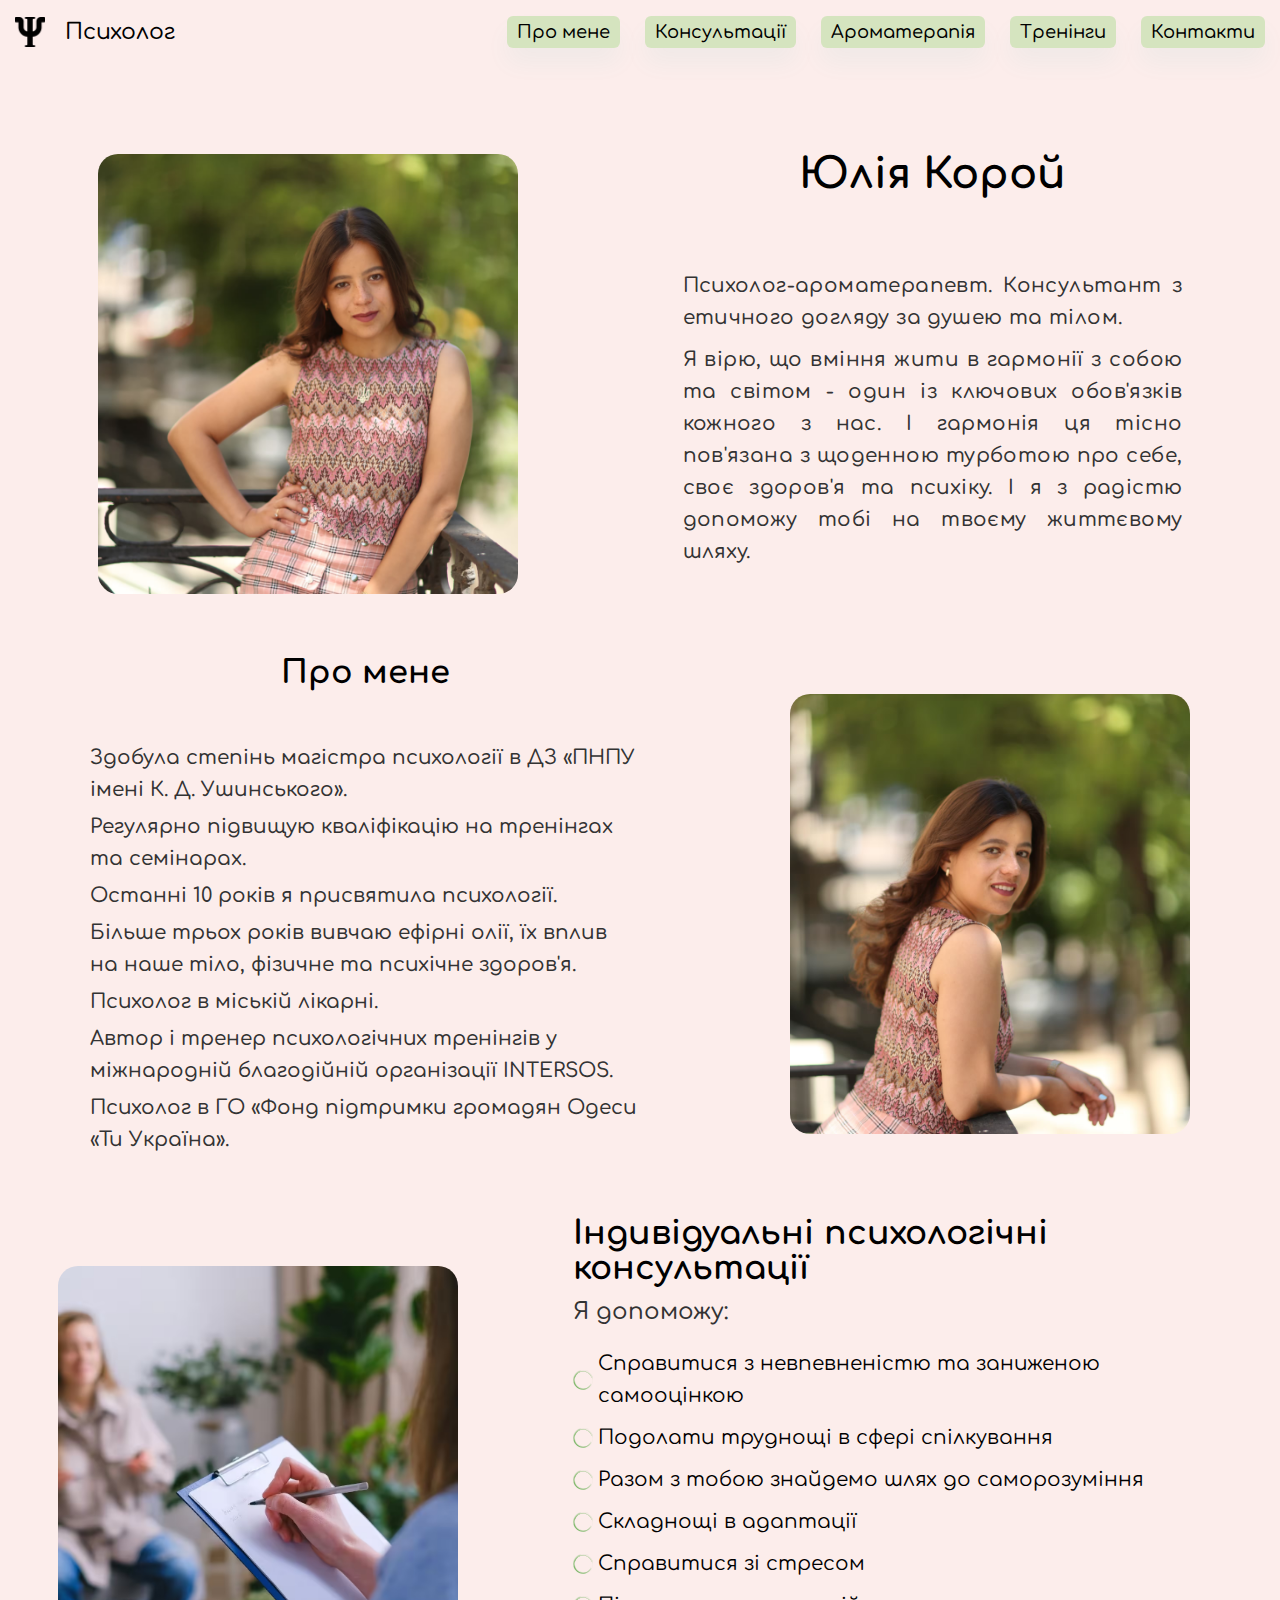
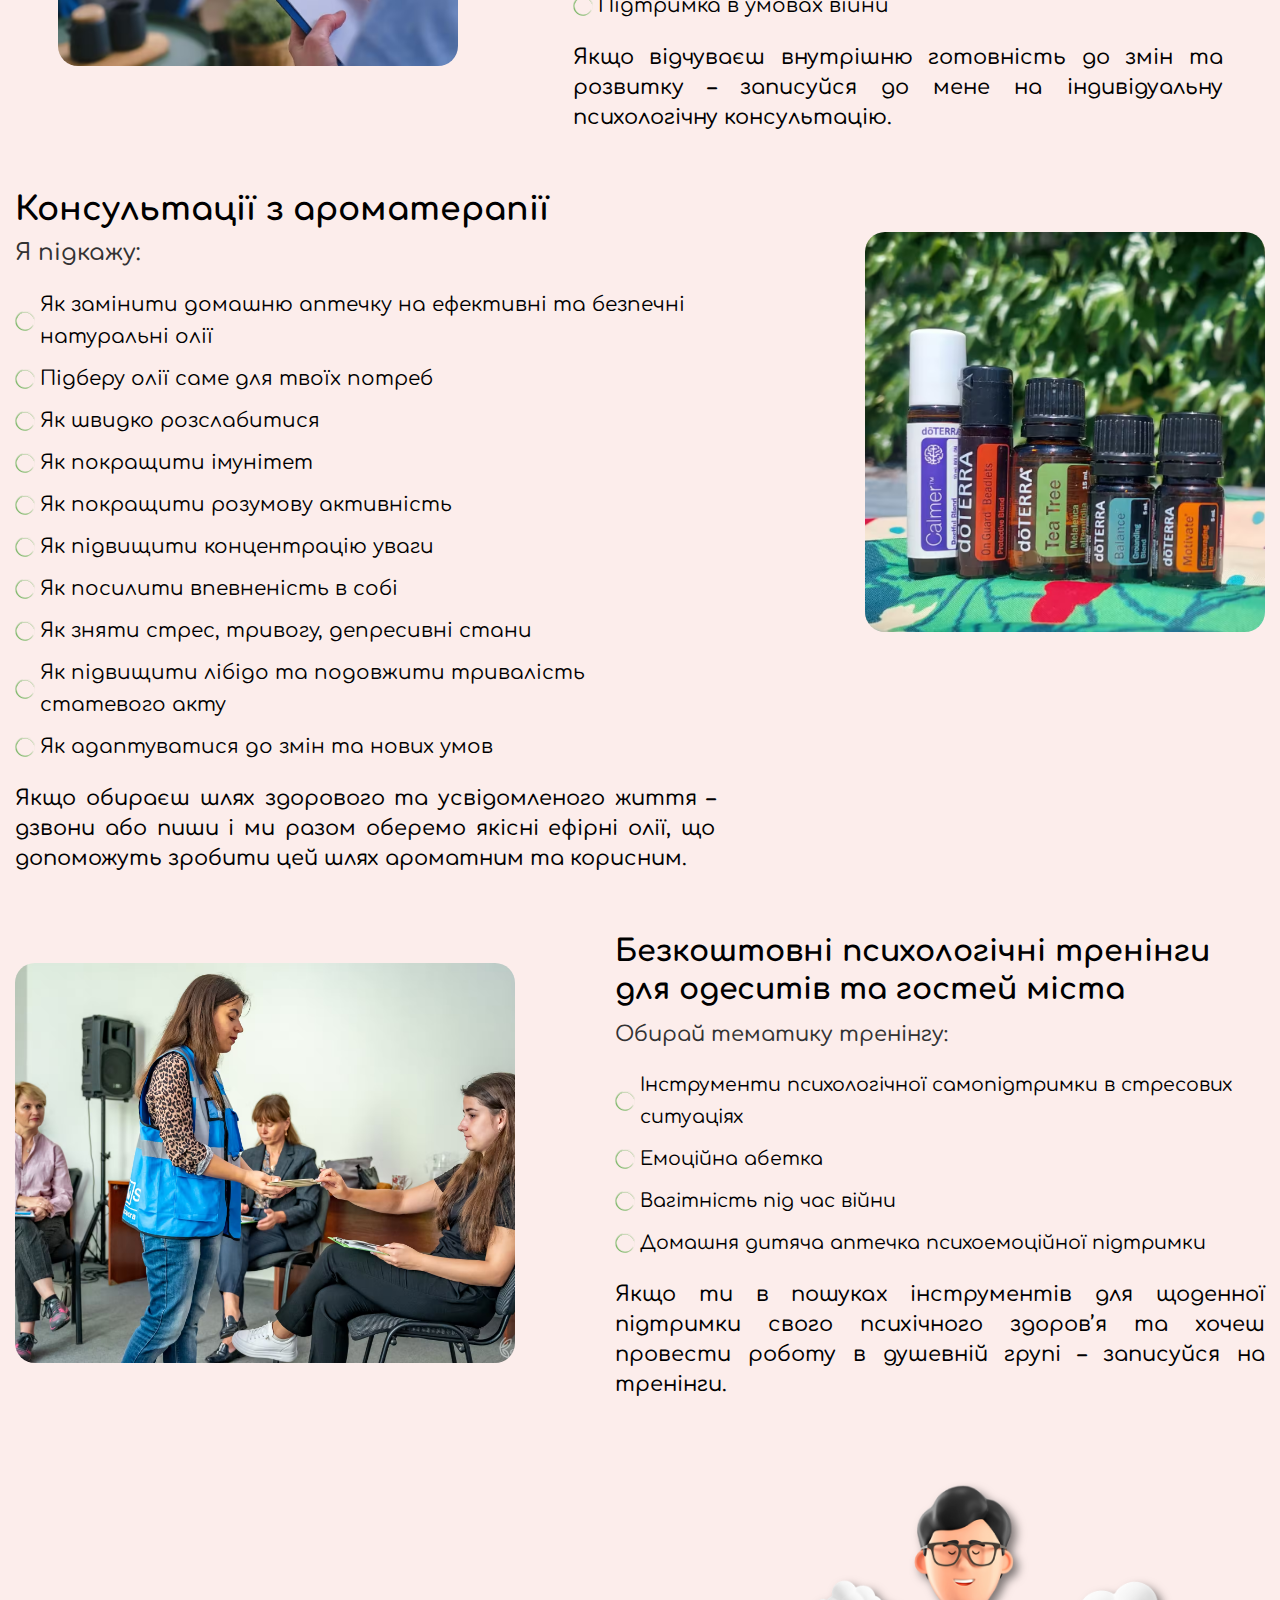
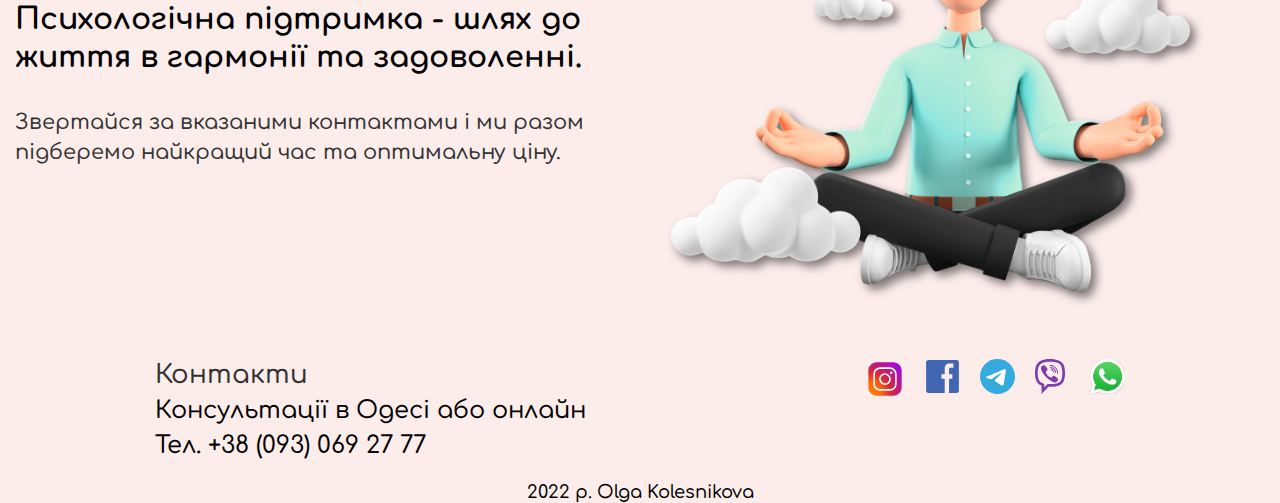
==== commit 0d2a9091: "add animation" ====
--- a/index.html
+++ b/index.html
@@ -15,409 +15,420 @@
     <link rel="stylesheet" href="css/style.min.css">
 </head>
 <body>
-    <header class="header">
-        <div class="container header-container">
-            <div class="header-content">
-                <a class="header-content-author" href="/">
-                    <img class="header-content-logo-img" src="img/3143057.png">
-                    Психолог
+  <header class="header">
+    <div class="container header-container">
+      <div class="header-content">
+        <a class="header-content-author" href="/">
+          <img class="header-content-logo-img" src="img/3143057.png">
+            Психолог
+        </a>
+        <button class="hamburger hamburger--collapse">
+          <span class="hamburger-box">
+          	<span class="hamburger-inner"></span>
+           </span>
+        </button>
+      </div>
+      <nav class="nav">
+        <ul class="nav-list">
+          <li class="nav-item">
+            <a class="nav-link" href="#about-me">
+              Про мене
+            </a>
+          </li>
+          <li class="nav-item">
+            <a class="nav-link" href="#services">
+              Консультації
+            </a>
+          </li>
+          <li class="nav-item">
+            <a class="nav-link" href="#consultation">
+              Ароматерапія
+            </a>
+          </li>
+          <li class="nav-item">
+            <a class="nav-link" href="#trainings">
+              Тренінги
+            </a>
+          </li>
+          <li class="nav-item">
+            <a class="nav-link" href="#contacts">
+              Контакти
+            </a>
+          </li>
+        </ul>
+      </nav>
+      <div class="nav-mobile js-nav-mobile">
+        <header class="nav-mobile-header">
+          <a class="nav-mobile-header-link" href="/">
+            <img class="nav-mobile-img" src="img/3143057.png">
+              Психолог-ароматерапевт
+          </a>
+          <button class="hamburger hamburger--collapse">
+            <span class="hamburger-box">
+            	<span class="hamburger-inner"></span>
+            </span>
+          </button>
+        </header>
+          <ul class="nav-mobile-list">
+            <li class="nav-mobile-item">
+              <a class="nav-mobile-link" href="#about-me">
+                Про мене
+              </a>
+            </li>
+            <li class="nav-mobile-item">
+              <a class="nav-mobile-link" href="#services">
+                Психологічні консультації
+              </a>
+            </li>
+            <li class="nav-mobile-item">
+              <a class="nav-mobile-link" href="#consultation">
+                Консультації з ароматерапії
+              </a>
+            </li>
+            <li class="nav-mobile-item">
+              <a class="nav-mobile-link" href="#trainings">
+                Психологічні тренінги
+              </a>
+            </li>
+            <li class="nav-mobile-item">
+              <a class="nav-mobile-link" href="#contacts">
+                Контакти
+              </a>
+            </li>
+          </ul>
+          <ul class="social-list social-list-mobile">
+            <li class="social-item">
+              <a class="social-link social-link-instagram" 
+								href="https://www.instagram.com/yuliia.koroi/">  
+              </a>
+            </li>
+            <li class="social-item">
+              <a class="social-link social-link-facebook" 
+								href="https://www.facebook.com/yuliia.koroi/">
+              </a>
+              </li>
+              <li class="social-item">
+                <a class="social-link social-link-telegram"  
+									href="https://telegram.me/Yuliia_koroi">
+                </a> 
+              </li>
+              <li class="social-item">
+                <a class="social-link social-link-viber" 
+									href="viber://chat?number=380930692777">  
                 </a>
-                <button class="hamburger hamburger--collapse">
-                    <span class="hamburger-box">
-                      <span class="hamburger-inner"></span>
-                    </span>
-                </button>
-            </div>
-            <nav class="nav">
-                <ul class="nav-list">
-                    <li class="nav-item">
-                        <a class="nav-link" href="#about-me">
-                            Про мене
-                        </a>
-                    </li>
-                    <li class="nav-item">
-                        <a class="nav-link" href="#services">
-                            Консультації
-                        </a>
-                    </li>
-                    <li class="nav-item">
-                        <a class="nav-link" href="#consultation">
-                            Ароматерапія
-                        </a>
-                    </li>
-                    <li class="nav-item">
-                        <a class="nav-link" href="#trainings">
-                            Тренінги
-                        </a>
-                    </li>
-                    <li class="nav-item">
-                        <a class="nav-link" href="#contacts">
-                            Контакти
-                        </a>
-                    </li>
-                </ul>
-            </nav>
-            <div class="nav-mobile js-nav-mobile">
-                <header class="nav-mobile-header">
-                    <a class="nav-mobile-header-link" href="/">
-                        <img class="nav-mobile-img" src="img/3143057.png">
-                        Психолог-ароматерапевт
-                    </a>
-                    <button class="hamburger hamburger--collapse">
-                        <span class="hamburger-box">
-                          <span class="hamburger-inner"></span>
-                        </span>
-                    </button>
-                </header>
-                <ul class="nav-mobile-list">
-                    <li class="nav-mobile-item">
-                        <a class="nav-mobile-link" href="#about-me">
-                            Про мене
-                        </a>
-                    </li>
-                    <li class="nav-mobile-item">
-                        <a class="nav-mobile-link" href="#services">
-                            Психологічні консультації
-                        </a>
-                    </li>
-                    <li class="nav-mobile-item">
-                        <a class="nav-mobile-link" href="#consultation">
-                            Консультації з ароматерапії
-                        </a>
-                    </li>
-                    <li class="nav-mobile-item">
-                        <a class="nav-mobile-link" href="#trainings">
-                            Психологічні тренінги
-                        </a>
-                    </li>
-                    <li class="nav-mobile-item">
-                        <a class="nav-mobile-link" href="#contacts">
-                            Контакти
-                        </a>
-                    </li>
-                </ul>
-                <ul class="social-list social-list-mobile">
-                    <li class="social-item">
-                        <a class="social-link social-link-instagram" href="https://www.instagram.com/yuliia.koroi/">  
-                        </a>
-                    </li>
-                    <li class="social-item">
-                        <a class="social-link social-link-facebook" href="https://www.facebook.com/yuliia.koroi/">
-                        </a>
-                    </li>
-                    <li class="social-item">
-                        <a class="social-link social-link-telegram"  href="https://telegram.me/Yuliia_koroi">
-                        </a> 
-                    </li>
-                    <li class="social-item">
-                        <a class="social-link social-link-viber" href="viber://chat?number=+380930692777">  
-                        </a>
-                    </li>
-                    <li class="social-item">
-                        <a class="social-link social-link-watsapp" href="whatsapp://send?phone=+380930692777">  
-                        </a>
-                    </li>
-                </ul>
-            </div>
+              </li>
+              <li class="social-item">
+                <a class="social-link social-link-watsapp"
+								 	href="whatsapp://send?phone=+380930692777">  
+                </a>
+              </li>
+          </ul>
+      </div>
+    </div>
+  </header>
+  <main class="main">
+    <section class="psychologist">
+      <div class="container psychologist-container">
+        <figure class="psychologist-figure">
+          <picture class="psychologist-picture">
+            <source srcset="img/psyhologist-yuliia.avif"
+              type="image/avif">
+            <source srcset="img/psyhologist-yuliia.webp"
+              type="image/webp">
+                <img class="psychologist-img" src="img/psyhologist-yuliia.JPG"></img>
+          </picture>
+        </figure>
+        <h2 class="psychologist-title psychologist-title-mobile">Юлія Корой</h2>
+          <div class="psychologist-content">
+            <h2 class="psychologist-title psychologist-title-desktop">Юлія Корой</h2>
+          	<div class="psychologist-paragraphs">
+							<p class="psychologist-text">
+								Психолог-ароматерапевт. Консультант з етичного догляду
+								за душею та тілом.
+							</p>
+							<p class="psychologist-text">
+								Я вірю, що вміння жити в гармонії з
+								собою та світом - один із ключових обов'язків кожного з нас.
+								І гармонія ця тісно пов'язана з щоденною турботою про себе,
+								своє здоров'я та психіку.
+								І я з радістю допоможу тобі на
+								твоєму життєвому шляху.
+							</p>
+          	</div>
+          </div>
+      </div>
+    </section>
+    <section class="about-me" id="about-me">
+      <div class="container about-me-container">
+        <h2 class="about-me-title about-me-title-mobile">
+          Про мене
+        </h2>
+        <div class="about-me-content">
+          <h1 class="about-me-title about-me-title-desktop">
+            Про мене
+          </h1>
+          <div class="about-me-paragraphs">
+            <p class="about-me-text">
+              Здобула степінь магістра психології в ДЗ «ПНПУ імені К.
+              Д. Ушинського».
+            </p>
+            <p class="about-me-text">
+              Регулярно підвищую кваліфікацію на
+              тренінгах та семінарах.
+            </p>
+            <p class="about-me-text">
+              Останні 10 років я присвятила
+              психології.
+            </p>
+            <p class="about-me-text">
+              Більше трьох років вивчаю ефірні олії, їх
+              вплив на наше тіло, фізичне та психічне здоров'я. 
+            </p> 
+            <p class="about-me-text">
+              Психолог в міській лікарні.
+            </p>
+            <p class="about-me-text">
+              Автор і тренер психологічних
+              тренінгів у міжнародній благодійній організації INTERSOS. 
+            </p>
+            <p class="about-me-text">
+              Психолог в ГО «Фонд підтримки громадян Одеси «Ти Україна».
+            </p>
+          </div>
         </div>
-    </header>
-    <main class="main">
-        <section class="psychologist">
-            <div class="container psychologist-container">
-                <figure class="psychologist-figure">
-                    <picture class="psychologist-picture">
-                        <source srcset="img/psyhologist-yuliia.avif"
-                            type="image/avif">
-                        <source srcset="img/psyhologist-yuliia.webp"
-                            type="image/webp">
-                            <img class="psychologist-img" src="img/psyhologist-yuliia.JPG"></img>
-                    </picture>
-                </figure>
-                <h2 class="psychologist-title psychologist-title-mobile">Юлія Корой</h2>
-                <div class="psychologist-content">
-                   <h2 class="psychologist-title psychologist-title-desktop">Юлія Корой</h2>
-                   <div class="psychologist-paragraphs">
-                        <p class="psychologist-text">
-                            Психолог-ароматерапевт. Консультант з етичного догляду
-                            за душею та тілом.
-                        </p>
-                        <p class="psychologist-text">
-                            Я вірю, що вміння жити в гармонії з
-                            собою та світом - один із ключових обов'язків кожного з нас.
-                            І гармонія ця тісно пов'язана з щоденною турботою про себе,
-                            своє здоров'я та психіку.
-                            І я з радістю допоможу тобі на
-                            твоєму життєвому шляху.
-                        </p>
-                    </div>
-                </div>
-            </div>
-        </section>
-        <section class="about-me" id="about-me">
-            <div class="container about-me-container">
-                <h2 class="about-me-title about-me-title-mobile">
-                    Про мене
-                </h2>
-                <div class="about-me-content">
-                    <h1 class="about-me-title about-me-title-desktop">
-                        Про мене
-                    </h1>
-                    <div class="about-me-paragraphs">
-                        <p class="about-me-text">
-                            Здобула степінь магістра психології в ДЗ «ПНПУ імені К.
-                            Д. Ушинського».
-                        </p>
-                        <p class="about-me-text">
-                            Регулярно підвищую кваліфікацію на
-                            тренінгах та семінарах.
-                        </p>
-                        <p class="about-me-text">
-                            Останні 10 років я присвятила
-                            психології.
-                        </p>
-                        <p class="about-me-text">
-                            Більше трьох років вивчаю ефірні олії, їх
-                            вплив на наше тіло, фізичне та психічне здоров'я. 
-                        </p> 
-                        <p class="about-me-text">
-                            Психолог в міській лікарні.
-                            </p>
-                        <p class="about-me-text">
-                            Автор і тренер психологічних
-                            тренінгів у міжнародній благодійній організації INTERSOS. 
-                        </p>
-                        <p class="about-me-text">
-                            Психолог в ГО «Фонд підтримки громадян Одеси «Ти Україна».
-                        </p>
-                    </div>
-                </div>
-                <figure class="about-me-figure">
-                    <picture class="about-me-picture">
-                        <source srcset="img/about-me-yuliia.avif"
-                            type="image/avif">
-                        <source srcset="img/about-me-yuliia.webp"
-                            type="image/webp">
-                        <img class="about-me-img" src="img/about-me-yuliia.jpg">
-                    </picture>  
-                </figure>  
-            </div>
-        </section>
-        <section class="services" id="services">
-            <div class="container services-container">
-                <figure class="services-figure">
-                    <picture class="services-picture">
-                        <source srcset="img/psyhologis-consultation.avif"
-                            type="image/avif">
-                        <source srcset="img/psyhologis-consultation.webp"
-                            type="image/webp">
-                            <img class="services-img" src="img/psyhologis-consultation.jpg">
-                    </picture>   
-                </figure>
-                <h2 class="services-title services-title-mobile">
-                    Індивідуальні психологічні консультації
-                </h2>
-                <div class="services-content">
-                    <h2 class="services-title services-title-desktop">
-                        Індивідуальні психологічні консультації
-                    </h2>
-                        <h3 class="services-subtitle">
-                            Я допоможу:
-                        </h3>
-                        <ul class="services-list">
-                            <li class="services-item">
-                                Справитися з невпевненістю та заниженою самооцінкою
-                            </li>
-                            <li class="services-item">
-                                Подолати труднощі в сфері спілкування
-                            </li>
-                            <li class="services-item">
-                                Разом з тобою знайдемо шлях до саморозуміння
-                            </li>
-                            <li class="services-item">
-                                Складнощі в адаптації
-                            </li>
-                            <li class="services-item">
-                                Справитися зі стресом
-                            </li>
-                            <li class="services-item">
-                                Підтримка в умовах війни
-                            </li>
-                        </ul>
-                        <p class="services-text">
-                            Якщо відчуваєш внутрішню готовність до змін та розвитку
-                            – записуйся до мене на індивідуальну психологічну консультацію.
-                        </p>
-                    </div>
-                </div>
-        </section>
-        <section class="consultation" id="consultation">
-            <div class="container consultation-container">
-                <h2 class="consultation-title consultation-title-mobile">
-                    Консультації з ароматерапії
-                </h2>
-                <div class="consultation-content">
-                    <h2 class="consultation-title consultation-title-desktop">
-                        Консультації з ароматерапії
-                    </h2>
-                    <h3 class="consultation-subtitle">
-                        Я підкажу:
-                    </h3>
-                    <ul class="consultation-list">
-                        <li class="consultation-item">
-                            Як замінити домашню аптечку на ефективні та безпечні натуральні олії
-                        </li>
-                        <li class="consultation-item">
-                            Підберу олії саме для твоїх потреб
-                        </li>
-                        <li class="consultation-item">
-                            Як швидко розслабитися
-                        </li>
-                        <li class="consultation-item">
-                            Як покращити імунітет
-                        </li>
-                        <li class="consultation-item">
-                            Як покращити розумову активність
-                        </li>
-                        <li class="consultation-item">
-                            Як підвищити концентрацію уваги
-                        </li>
-                        <li class="consultation-item">
-                            Як посилити впевненість в собі
-                        </li>
-                        <li class="consultation-item">
-                            Як зняти стрес, тривогу, депресивні стани
-                        </li>
-                        <li class="consultation-item">
-                            Як підвищити лібідо та подовжити тривалість статевого акту
-                        </li>
-                        <li class="consultation-item">
-                            Як адаптуватися до змін та нових умов
-                        </li>
-                    </ul>
-                    <p class="consultation-text">
-                        Якщо обираєш шлях здорового та усвідомленого життя
-                        – дзвони або пиши і ми разом оберемо якісні ефірні олії, що допоможуть
-                        зробити цей шлях ароматним та корисним.
-                    </p>  
-                </div>
-                <figure class="consultation-figure">
-                    <picture class="consultation-picture">
-                        <source srcset="img/aroma-therapia.avif"
-                            type="image/avif">
-                        <source srcset="img/aroma-therapia.webp"
-                            type="image/webp">
-                            <img class="consultation-img" src="img/aroma-therapia.jpg">
-                    </picture>  
-                </figure> 
-            </div>
-        </section>
-        <section class="trainings" id="trainings">
-            <div class="container trainings-container">
-                <figure class="trainings-figure">
-                    <picture class="trainings-picture">
-                        <source srcset="img/training.avif"
-                            type="image/avif">
-                        <source srcset="img/training.webp"
-                            type="image/webp">
-                            <img class="trainings-img" src="img/training.jpg">
-                    </picture> 
-                </figure>
-                <h2 class="trainings-title trainings-title-mobile">
-                    Безкоштовні психологічні тренінги для одеситів та гостей міста
-                </h2>
-                <div class="trainings-content">
-                    <h2 class="trainings-title trainings-title-desktop">
-                        Безкоштовні психологічні тренінги для одеситів та гостей міста
-                    </h2>
-                    <h3 class="trainings-subtitle">
-                        Обирай тематику тренінгу:
-                    </h3>
-                    <ul class="trainings-list">
-                        <li class="trainings-item">
-                            Інструменти психологічної самопідтримки в стресових ситуаціях
-                        </li>
-                        <li class="trainings-item">
-                            Емоційна абетка
-                        </li>
-                        <li class="trainings-item">
-                            Вагітність під час війни
-                        </li>
-                        <li class="trainings-item">
-                            Домашня дитяча аптечка психоемоційної підтримки
-                        </li>
-                    </ul>
-                    <p class="trainings-text">
-                        Якщо ти в пошуках інструментів для щоденної підтримки
-                        свого психічного здоров’я та хочеш провести роботу в
-                        душевній групі – записуйся на тренінги.
-                    </p>
-                </div>
-            </div>
-        </section>
-        <section class="intro">
-            <div class="container intro-container">
-                <div class="intro-content">
-                    <h2 class="intro-title">
-                        Психологічна підтримка - шлях до життя в гармонії
-                        та задоволенні. 
-                    </h2>
-                    <h3 class="intro-subtitle">
-                        Звертайся за вказаними контактами і ми разом підберемо
-                        найкращий час та оптимальну ціну.
-                    </h3>
-                </div>
-                <figure class="intro-figure">
-                    <img class="intro-img" src="img/intro-meditation-img.png">
-                </figure>
-            </div>
-        </section>
+        <figure class="about-me-figure">
+          <picture class="about-me-picture">
+            <source srcset="img/about-me-yuliia.avif"
+              type="image/avif">
+            <source srcset="img/about-me-yuliia.webp"
+              type="image/webp">
+              <img class="about-me-img" src="img/about-me-yuliia.jpg">
+          </picture>  
+        </figure>  
+      </div>
+    </section>
+    <section class="services" id="services">
+      <div class="container services-container">
+        <figure class="services-figure">
+          <picture class="services-picture">
+            <source srcset="img/psyhologis-consultation.avif"
+              type="image/avif">
+            <source srcset="img/psyhologis-consultation.webp"
+              type="image/webp">
+              <img class="services-img" src="img/psyhologis-consultation.jpg">
+          </picture>   
+        </figure>
+        <h2 class="services-title services-title-mobile">
+          Індивідуальні психологічні консультації
+        </h2>
+        <div class="services-content">
+          <h2 class="services-title services-title-desktop">
+            Індивідуальні психологічні консультації
+          </h2>
+          <h3 class="services-subtitle">
+            Я допоможу:
+          </h3>
+          <ul class="services-list">
+            <li class="services-item">
+              Справитися з невпевненістю та заниженою самооцінкою
+            </li>
+            <li class="services-item">
+              Подолати труднощі в сфері спілкування
+            </li>
+            <li class="services-item">
+              Разом з тобою знайдемо шлях до саморозуміння
+            </li>
+            <li class="services-item">
+              Складнощі в адаптації
+            </li>
+            <li class="services-item">
+              Справитися зі стресом
+            </li>
+            <li class="services-item">
+              Підтримка в умовах війни
+            </li>
+          </ul>
+          <p class="services-text">
+            Якщо відчуваєш внутрішню готовність до змін та розвитку
+            – записуйся до мене на індивідуальну психологічну консультацію.
+          </p>
+        </div>
+      </div>
+    </section>
+    <section class="consultation" id="consultation">
+      <div class="container consultation-container">
+        <h2 class="consultation-title consultation-title-mobile">
+          Консультації з ароматерапії
+        </h2>
+        <div class="consultation-content">
+          <h2 class="consultation-title consultation-title-desktop">
+            Консультації з ароматерапії
+          </h2>
+          <h3 class="consultation-subtitle">
+            Я підкажу:
+          </h3>
+          <ul class="consultation-list">
+            <li class="consultation-item">
+              Як замінити домашню аптечку на ефективні та безпечні натуральні олії
+            </li>
+            <li class="consultation-item">
+              Підберу олії саме для твоїх потреб
+            </li>
+            <li class="consultation-item">
+              Як швидко розслабитися
+            </li>
+            <li class="consultation-item">
+              Як покращити імунітет
+            </li>
+            <li class="consultation-item">
+              Як покращити розумову активність
+            </li>
+            <li class="consultation-item">
+              Як підвищити концентрацію уваги
+            </li>
+            <li class="consultation-item">
+              Як посилити впевненість в собі
+            </li>
+            <li class="consultation-item">
+              Як зняти стрес, тривогу, депресивні стани
+            </li>
+            <li class="consultation-item">
+              Як підвищити лібідо та подовжити тривалість статевого акту
+            </li>
+            <li class="consultation-item">
+              Як адаптуватися до змін та нових умов
+            </li>
+          </ul>
+          <p class="consultation-text">
+            Якщо обираєш шлях здорового та усвідомленого життя
+            – дзвони або пиши і ми разом оберемо якісні ефірні олії, що допоможуть
+              зробити цей шлях ароматним та корисним.
+          </p>  
+        </div>
+        <figure class="consultation-figure">
+          <picture class="consultation-picture">
+            <source srcset="img/aroma-therapia.avif"
+              type="image/avif">
+            <source srcset="img/aroma-therapia.webp"
+              type="image/webp">
+              <img class="consultation-img" src="img/aroma-therapia.jpg">
+          </picture>  
+        </figure> 
+      </div>
+    </section>
+    <section class="trainings" id="trainings">
+      <div class="container trainings-container">
+        <figure class="trainings-figure">
+          <picture class="trainings-picture">
+            <source srcset="img/training.avif"
+              type="image/avif">
+            <source srcset="img/training.webp"
+              type="image/webp">
+              <img class="trainings-img" src="img/training.jpg">
+          </picture> 
+        </figure>
+        <h2 class="trainings-title trainings-title-mobile">
+          Безкоштовні психологічні тренінги для одеситів та гостей міста
+        </h2>
+        <div class="trainings-content">
+          <h2 class="trainings-title trainings-title-desktop">
+            Безкоштовні психологічні тренінги для одеситів та гостей міста
+          </h2>
+          <h3 class="trainings-subtitle">
+            Обирай тематику тренінгу:
+          </h3>
+          <ul class="trainings-list">
+            <li class="trainings-item">
+              Інструменти психологічної самопідтримки в стресових ситуаціях
+            </li>
+            <li class="trainings-item">
+              Емоційна абетка
+            </li>
+            <li class="trainings-item">
+              Вагітність під час війни
+            </li>
+            <li class="trainings-item">
+              Домашня дитяча аптечка психоемоційної підтримки
+            </li>
+          </ul>
+          <p class="trainings-text">
+            Якщо ти в пошуках інструментів для щоденної підтримки
+            свого психічного здоров’я та хочеш провести роботу в
+            душевній групі – записуйся на тренінги.
+          </p>
+        </div>
+      </div>
+    </section>
+    <section class="intro">
+      <div class="container intro-container">
+        <div class="intro-content">
+          <h2 class="intro-title">
+            Психологічна підтримка - шлях до життя в гармонії
+            та задоволенні. 
+          </h2>
+          <h3 class="intro-subtitle">
+            Звертайся за вказаними контактами і ми разом підберемо
+            найкращий час та оптимальну ціну.
+          </h3>
+        </div>
+        <figure class="intro-figure">
+          <img class="intro-img" src="img/intro-meditation-img.png">
+					<!-- <div class="shadow"></div> -->
+        </figure>
+      </div>
+    </section>
     </main>
     <footer class="footer" id="contacts">
         <div class="container footer-container">
-            <div class="footer-content">
-                <div class="footer-contacts">
-                    <h3 class="footer-title">Контакти</h3>
-                    <ul class="footer-list">
-                        <li class="footer-item">
-                            Консультації в Одесі або онлайн
-                        </li>
-                        <li class="footer-item">
-                            <a class="footer-link" href="tel:+380930692777">
-                                Тел. +38 (093) 069 27 77 
-                            </a>
-                        </li>
-                    </ul>
-                </div>
-                <ul class="social-list">
-                    <li class="social-item">
-                        <a class="social-link social-link-instagram" href="https://www.instagram.com/yuliia.koroi/">  
-                        </a>
-                    </li>
-                    <li class="social-item">
-                        <a class="social-link social-link-facebook" href="https://www.facebook.com/yuliia.koroi/">
-                        </a>
-                    </li>
-                    <li class="social-item">
-                        <a class="social-link social-link-telegram"  href="https://telegram.me/Yuliia_koroi">
-                        </a> 
-                    </li>
-                    <li class="social-item">
-                        <a class="social-link social-link-viber" href="viber://add?number=+380930692777">  
-                        </a>
-                    </li>
-                    <li class="social-item">
-                        <a class="social-link social-link-watsapp" href="whatsapp://send?phone=+380930692777">  
-                        </a>
-                    </li>
+          <div class="footer-content">
+            <div class="footer-contacts">
+              <h3 class="footer-title">Контакти</h3>
+                <ul class="footer-list">
+                  <li class="footer-item">
+                    Консультації в Одесі або онлайн
+                  </li>
+                  <li class="footer-item">
+                    <a class="footer-link" href="tel:+380930692777">
+                      Тел. +38 (093) 069 27 77 
+                    </a>
+                  </li>
                 </ul>
             </div>
-            <div class="footer-copyrights">
-                <p class="footer-copyrights-text">
-                    <time class="footer-copyrights-time" datetime="2022">2022 р.</time>
-                    Olga Kolesnikova
-                </p>
-            </div>
-        </div>
+              <ul class="social-list">
+          			<li class="social-item">
+                  <a class="social-link social-link-instagram"
+										href="https://www.instagram.com/yuliia.koroi/">  
+                  </a>
+                </li>
+                <li class="social-item">
+                  <a class="social-link social-link-facebook" 
+										href="https://www.facebook.com/yuliia.koroi/">
+                  </a>
+                </li>
+                <li class="social-item">
+                  <a class="social-link social-link-telegram"  
+										href="https://telegram.me/Yuliia_koroi">
+                  </a> 
+                </li>
+                <li class="social-item">
+                  <a class="social-link social-link-viber" 
+										href="viber://chat?number=380930692777">  
+                  </a>
+                </li>
+                <li class="social-item">
+                  <a class="social-link social-link-watsapp" 
+										href="whatsapp://send?phone=+380930692777">  
+                  </a>
+                </li>
+              </ul>
+       	 	</div>
+          <div class="footer-copyrights">
+            <p class="footer-copyrights-text">
+              <time class="footer-copyrights-time" datetime="2022">2022 р.</time>
+                Olga Kolesnikova
+            </p>
+          </div>
+      	</div>
     </footer>
 
     <script src="./script/jquery-3.6.0.min.js"></script>
--- a/css/style.min.css
+++ b/css/style.min.css
@@ -4,4 +4,4 @@
  * @author Jonathan Suh @jonsuh
  * @site https://jonsuh.com/hamburgers
  * @link https://github.com/jonsuh/hamburgers
- */.hamburger{font:inherit;display:inline-block;overflow:visible;margin:0;padding:15px;cursor:pointer;transition-timing-function:linear;transition-duration:.15s;transition-property:opacity,filter;text-transform:none;color:inherit;border:0;background-color:rgba(0,0,0,0)}.hamburger.is-active:hover,.hamburger:hover{opacity:.7}.hamburger.is-active .hamburger-inner,.hamburger.is-active .hamburger-inner:after,.hamburger.is-active .hamburger-inner:before{background-color:#000}.hamburger-box{position:relative;display:inline-block;width:40px;height:24px}.hamburger-inner{top:50%;display:block;margin-top:-2px}.hamburger-inner,.hamburger-inner:after,.hamburger-inner:before{position:absolute;width:40px;height:4px;transition-timing-function:ease;transition-duration:.15s;transition-property:transform;border-radius:4px;background-color:#000}.hamburger-inner:after,.hamburger-inner:before{display:block;content:""}.hamburger-inner:before{top:-10px}.hamburger-inner:after{bottom:-10px}.hamburger--3dx .hamburger-box{perspective:80px}.hamburger--3dx .hamburger-inner{transition:transform .15s cubic-bezier(0.645, 0.045, 0.355, 1),background-color 0s cubic-bezier(0.645, 0.045, 0.355, 1) .1s}.hamburger--3dx .hamburger-inner:after,.hamburger--3dx .hamburger-inner:before{transition:transform 0s cubic-bezier(0.645, 0.045, 0.355, 1) .1s}.hamburger--3dx.is-active .hamburger-inner{transform:rotateY(180deg);background-color:rgba(0,0,0,0) !important}.hamburger--3dx.is-active .hamburger-inner:before{transform:translate3d(0, 10px, 0) rotate(45deg)}.hamburger--3dx.is-active .hamburger-inner:after{transform:translate3d(0, -10px, 0) rotate(-45deg)}.hamburger--3dx-r .hamburger-box{perspective:80px}.hamburger--3dx-r .hamburger-inner{transition:transform .15s cubic-bezier(0.645, 0.045, 0.355, 1),background-color 0s cubic-bezier(0.645, 0.045, 0.355, 1) .1s}.hamburger--3dx-r .hamburger-inner:after,.hamburger--3dx-r .hamburger-inner:before{transition:transform 0s cubic-bezier(0.645, 0.045, 0.355, 1) .1s}.hamburger--3dx-r.is-active .hamburger-inner{transform:rotateY(-180deg);background-color:rgba(0,0,0,0) !important}.hamburger--3dx-r.is-active .hamburger-inner:before{transform:translate3d(0, 10px, 0) rotate(45deg)}.hamburger--3dx-r.is-active .hamburger-inner:after{transform:translate3d(0, -10px, 0) rotate(-45deg)}.hamburger--3dy .hamburger-box{perspective:80px}.hamburger--3dy .hamburger-inner{transition:transform .15s cubic-bezier(0.645, 0.045, 0.355, 1),background-color 0s cubic-bezier(0.645, 0.045, 0.355, 1) .1s}.hamburger--3dy .hamburger-inner:after,.hamburger--3dy .hamburger-inner:before{transition:transform 0s cubic-bezier(0.645, 0.045, 0.355, 1) .1s}.hamburger--3dy.is-active .hamburger-inner{transform:rotateX(-180deg);background-color:rgba(0,0,0,0) !important}.hamburger--3dy.is-active .hamburger-inner:before{transform:translate3d(0, 10px, 0) rotate(45deg)}.hamburger--3dy.is-active .hamburger-inner:after{transform:translate3d(0, -10px, 0) rotate(-45deg)}.hamburger--3dy-r .hamburger-box{perspective:80px}.hamburger--3dy-r .hamburger-inner{transition:transform .15s cubic-bezier(0.645, 0.045, 0.355, 1),background-color 0s cubic-bezier(0.645, 0.045, 0.355, 1) .1s}.hamburger--3dy-r .hamburger-inner:after,.hamburger--3dy-r .hamburger-inner:before{transition:transform 0s cubic-bezier(0.645, 0.045, 0.355, 1) .1s}.hamburger--3dy-r.is-active .hamburger-inner{transform:rotateX(180deg);background-color:rgba(0,0,0,0) !important}.hamburger--3dy-r.is-active .hamburger-inner:before{transform:translate3d(0, 10px, 0) rotate(45deg)}.hamburger--3dy-r.is-active .hamburger-inner:after{transform:translate3d(0, -10px, 0) rotate(-45deg)}.hamburger--3dxy .hamburger-box{perspective:80px}.hamburger--3dxy .hamburger-inner{transition:transform .15s cubic-bezier(0.645, 0.045, 0.355, 1),background-color 0s cubic-bezier(0.645, 0.045, 0.355, 1) .1s}.hamburger--3dxy .hamburger-inner:after,.hamburger--3dxy .hamburger-inner:before{transition:transform 0s cubic-bezier(0.645, 0.045, 0.355, 1) .1s}.hamburger--3dxy.is-active .hamburger-inner{transform:rotateX(180deg) rotateY(180deg);background-color:rgba(0,0,0,0) !important}.hamburger--3dxy.is-active .hamburger-inner:before{transform:translate3d(0, 10px, 0) rotate(45deg)}.hamburger--3dxy.is-active .hamburger-inner:after{transform:translate3d(0, -10px, 0) rotate(-45deg)}.hamburger--3dxy-r .hamburger-box{perspective:80px}.hamburger--3dxy-r .hamburger-inner{transition:transform .15s cubic-bezier(0.645, 0.045, 0.355, 1),background-color 0s cubic-bezier(0.645, 0.045, 0.355, 1) .1s}.hamburger--3dxy-r .hamburger-inner:after,.hamburger--3dxy-r .hamburger-inner:before{transition:transform 0s cubic-bezier(0.645, 0.045, 0.355, 1) .1s}.hamburger--3dxy-r.is-active .hamburger-inner{transform:rotateX(180deg) rotateY(180deg) rotate(-180deg);background-color:rgba(0,0,0,0) !important}.hamburger--3dxy-r.is-active .hamburger-inner:before{transform:translate3d(0, 10px, 0) rotate(45deg)}.hamburger--3dxy-r.is-active .hamburger-inner:after{transform:translate3d(0, -10px, 0) rotate(-45deg)}.hamburger--arrow.is-active .hamburger-inner:before{transform:translate3d(-8px, 0, 0) rotate(-45deg) scaleX(0.7)}.hamburger--arrow.is-active .hamburger-inner:after{transform:translate3d(-8px, 0, 0) rotate(45deg) scaleX(0.7)}.hamburger--arrow-r.is-active .hamburger-inner:before{transform:translate3d(8px, 0, 0) rotate(45deg) scaleX(0.7)}.hamburger--arrow-r.is-active .hamburger-inner:after{transform:translate3d(8px, 0, 0) rotate(-45deg) scaleX(0.7)}.hamburger--arrowalt .hamburger-inner:before{transition:top .1s ease .1s,transform .1s cubic-bezier(0.165, 0.84, 0.44, 1)}.hamburger--arrowalt .hamburger-inner:after{transition:bottom .1s ease .1s,transform .1s cubic-bezier(0.165, 0.84, 0.44, 1)}.hamburger--arrowalt.is-active .hamburger-inner:before{top:0;transition:top .1s ease,transform .1s cubic-bezier(0.895, 0.03, 0.685, 0.22) .1s;transform:translate3d(-8px, -10px, 0) rotate(-45deg) scaleX(0.7)}.hamburger--arrowalt.is-active .hamburger-inner:after{bottom:0;transition:bottom .1s ease,transform .1s cubic-bezier(0.895, 0.03, 0.685, 0.22) .1s;transform:translate3d(-8px, 10px, 0) rotate(45deg) scaleX(0.7)}.hamburger--arrowalt-r .hamburger-inner:before{transition:top .1s ease .1s,transform .1s cubic-bezier(0.165, 0.84, 0.44, 1)}.hamburger--arrowalt-r .hamburger-inner:after{transition:bottom .1s ease .1s,transform .1s cubic-bezier(0.165, 0.84, 0.44, 1)}.hamburger--arrowalt-r.is-active .hamburger-inner:before{top:0;transition:top .1s ease,transform .1s cubic-bezier(0.895, 0.03, 0.685, 0.22) .1s;transform:translate3d(8px, -10px, 0) rotate(45deg) scaleX(0.7)}.hamburger--arrowalt-r.is-active .hamburger-inner:after{bottom:0;transition:bottom .1s ease,transform .1s cubic-bezier(0.895, 0.03, 0.685, 0.22) .1s;transform:translate3d(8px, 10px, 0) rotate(-45deg) scaleX(0.7)}.hamburger--arrowturn.is-active .hamburger-inner{transform:rotate(-180deg)}.hamburger--arrowturn.is-active .hamburger-inner:before{transform:translate3d(8px, 0, 0) rotate(45deg) scaleX(0.7)}.hamburger--arrowturn.is-active .hamburger-inner:after{transform:translate3d(8px, 0, 0) rotate(-45deg) scaleX(0.7)}.hamburger--arrowturn-r.is-active .hamburger-inner{transform:rotate(-180deg)}.hamburger--arrowturn-r.is-active .hamburger-inner:before{transform:translate3d(-8px, 0, 0) rotate(-45deg) scaleX(0.7)}.hamburger--arrowturn-r.is-active .hamburger-inner:after{transform:translate3d(-8px, 0, 0) rotate(45deg) scaleX(0.7)}.hamburger--boring .hamburger-inner,.hamburger--boring .hamburger-inner:after,.hamburger--boring .hamburger-inner:before{transition-property:none}.hamburger--boring.is-active .hamburger-inner{transform:rotate(45deg)}.hamburger--boring.is-active .hamburger-inner:before{top:0;opacity:0}.hamburger--boring.is-active .hamburger-inner:after{bottom:0;transform:rotate(-90deg)}.hamburger--collapse .hamburger-inner{top:auto;bottom:0;transition-delay:.13s;transition-timing-function:cubic-bezier(0.55, 0.055, 0.675, 0.19);transition-duration:.13s}.hamburger--collapse .hamburger-inner:after{top:-20px;transition:top .2s cubic-bezier(0.33333, 0.66667, 0.66667, 1) .2s,opacity .1s linear}.hamburger--collapse .hamburger-inner:before{transition:top .12s cubic-bezier(0.33333, 0.66667, 0.66667, 1) .2s,transform .13s cubic-bezier(0.55, 0.055, 0.675, 0.19)}.hamburger--collapse.is-active .hamburger-inner{transition-delay:.22s;transition-timing-function:cubic-bezier(0.215, 0.61, 0.355, 1);transform:translate3d(0, -10px, 0) rotate(-45deg)}.hamburger--collapse.is-active .hamburger-inner:after{top:0;transition:top .2s cubic-bezier(0.33333, 0, 0.66667, 0.33333),opacity .1s linear .22s;opacity:0}.hamburger--collapse.is-active .hamburger-inner:before{top:0;transition:top .1s cubic-bezier(0.33333, 0, 0.66667, 0.33333) .16s,transform .13s cubic-bezier(0.215, 0.61, 0.355, 1) .25s;transform:rotate(-90deg)}.hamburger--collapse-r .hamburger-inner{top:auto;bottom:0;transition-delay:.13s;transition-timing-function:cubic-bezier(0.55, 0.055, 0.675, 0.19);transition-duration:.13s}.hamburger--collapse-r .hamburger-inner:after{top:-20px;transition:top .2s cubic-bezier(0.33333, 0.66667, 0.66667, 1) .2s,opacity .1s linear}.hamburger--collapse-r .hamburger-inner:before{transition:top .12s cubic-bezier(0.33333, 0.66667, 0.66667, 1) .2s,transform .13s cubic-bezier(0.55, 0.055, 0.675, 0.19)}.hamburger--collapse-r.is-active .hamburger-inner{transition-delay:.22s;transition-timing-function:cubic-bezier(0.215, 0.61, 0.355, 1);transform:translate3d(0, -10px, 0) rotate(45deg)}.hamburger--collapse-r.is-active .hamburger-inner:after{top:0;transition:top .2s cubic-bezier(0.33333, 0, 0.66667, 0.33333),opacity .1s linear .22s;opacity:0}.hamburger--collapse-r.is-active .hamburger-inner:before{top:0;transition:top .1s cubic-bezier(0.33333, 0, 0.66667, 0.33333) .16s,transform .13s cubic-bezier(0.215, 0.61, 0.355, 1) .25s;transform:rotate(90deg)}.hamburger--elastic .hamburger-inner{top:2px;transition-timing-function:cubic-bezier(0.68, -0.55, 0.265, 1.55);transition-duration:.275s}.hamburger--elastic .hamburger-inner:before{top:10px;transition:opacity .125s ease .275s}.hamburger--elastic .hamburger-inner:after{top:20px;transition:transform .275s cubic-bezier(0.68, -0.55, 0.265, 1.55)}.hamburger--elastic.is-active .hamburger-inner{transition-delay:75ms;transform:translate3d(0, 10px, 0) rotate(135deg)}.hamburger--elastic.is-active .hamburger-inner:before{transition-delay:0s;opacity:0}.hamburger--elastic.is-active .hamburger-inner:after{transition-delay:75ms;transform:translate3d(0, -20px, 0) rotate(-270deg)}.hamburger--elastic-r .hamburger-inner{top:2px;transition-timing-function:cubic-bezier(0.68, -0.55, 0.265, 1.55);transition-duration:.275s}.hamburger--elastic-r .hamburger-inner:before{top:10px;transition:opacity .125s ease .275s}.hamburger--elastic-r .hamburger-inner:after{top:20px;transition:transform .275s cubic-bezier(0.68, -0.55, 0.265, 1.55)}.hamburger--elastic-r.is-active .hamburger-inner{transition-delay:75ms;transform:translate3d(0, 10px, 0) rotate(-135deg)}.hamburger--elastic-r.is-active .hamburger-inner:before{transition-delay:0s;opacity:0}.hamburger--elastic-r.is-active .hamburger-inner:after{transition-delay:75ms;transform:translate3d(0, -20px, 0) rotate(270deg)}.hamburger--emphatic{overflow:hidden}.hamburger--emphatic .hamburger-inner{transition:background-color .125s ease-in .175s}.hamburger--emphatic .hamburger-inner:before{left:0;transition:transform .125s cubic-bezier(0.6, 0.04, 0.98, 0.335),top .05s linear .125s,left .125s ease-in .175s}.hamburger--emphatic .hamburger-inner:after{top:10px;right:0;transition:transform .125s cubic-bezier(0.6, 0.04, 0.98, 0.335),top .05s linear .125s,right .125s ease-in .175s}.hamburger--emphatic.is-active .hamburger-inner{transition-delay:0s;transition-timing-function:ease-out;background-color:rgba(0,0,0,0) !important}.hamburger--emphatic.is-active .hamburger-inner:before{top:-80px;left:-80px;transition:left .125s ease-out,top .05s linear .125s,transform .125s cubic-bezier(0.075, 0.82, 0.165, 1) .175s;transform:translate3d(80px, 80px, 0) rotate(45deg)}.hamburger--emphatic.is-active .hamburger-inner:after{top:-80px;right:-80px;transition:right .125s ease-out,top .05s linear .125s,transform .125s cubic-bezier(0.075, 0.82, 0.165, 1) .175s;transform:translate3d(-80px, 80px, 0) rotate(-45deg)}.hamburger--emphatic-r{overflow:hidden}.hamburger--emphatic-r .hamburger-inner{transition:background-color .125s ease-in .175s}.hamburger--emphatic-r .hamburger-inner:before{left:0;transition:transform .125s cubic-bezier(0.6, 0.04, 0.98, 0.335),top .05s linear .125s,left .125s ease-in .175s}.hamburger--emphatic-r .hamburger-inner:after{top:10px;right:0;transition:transform .125s cubic-bezier(0.6, 0.04, 0.98, 0.335),top .05s linear .125s,right .125s ease-in .175s}.hamburger--emphatic-r.is-active .hamburger-inner{transition-delay:0s;transition-timing-function:ease-out;background-color:rgba(0,0,0,0) !important}.hamburger--emphatic-r.is-active .hamburger-inner:before{top:80px;left:-80px;transition:left .125s ease-out,top .05s linear .125s,transform .125s cubic-bezier(0.075, 0.82, 0.165, 1) .175s;transform:translate3d(80px, -80px, 0) rotate(-45deg)}.hamburger--emphatic-r.is-active .hamburger-inner:after{top:80px;right:-80px;transition:right .125s ease-out,top .05s linear .125s,transform .125s cubic-bezier(0.075, 0.82, 0.165, 1) .175s;transform:translate3d(-80px, -80px, 0) rotate(45deg)}.hamburger--minus .hamburger-inner:after,.hamburger--minus .hamburger-inner:before{transition:bottom .08s ease-out 0s,top .08s ease-out 0s,opacity 0s linear}.hamburger--minus.is-active .hamburger-inner:after,.hamburger--minus.is-active .hamburger-inner:before{transition:bottom .08s ease-out,top .08s ease-out,opacity 0s linear .08s;opacity:0}.hamburger--minus.is-active .hamburger-inner:before{top:0}.hamburger--minus.is-active .hamburger-inner:after{bottom:0}.hamburger--slider .hamburger-inner{top:2px}.hamburger--slider .hamburger-inner:before{top:10px;transition-timing-function:ease;transition-duration:.15s;transition-property:transform,opacity}.hamburger--slider .hamburger-inner:after{top:20px}.hamburger--slider.is-active .hamburger-inner{transform:translate3d(0, 10px, 0) rotate(45deg)}.hamburger--slider.is-active .hamburger-inner:before{transform:rotate(-45deg) translate3d(-5.71429px, -6px, 0);opacity:0}.hamburger--slider.is-active .hamburger-inner:after{transform:translate3d(0, -20px, 0) rotate(-90deg)}.hamburger--slider-r .hamburger-inner{top:2px}.hamburger--slider-r .hamburger-inner:before{top:10px;transition-timing-function:ease;transition-duration:.15s;transition-property:transform,opacity}.hamburger--slider-r .hamburger-inner:after{top:20px}.hamburger--slider-r.is-active .hamburger-inner{transform:translate3d(0, 10px, 0) rotate(-45deg)}.hamburger--slider-r.is-active .hamburger-inner:before{transform:rotate(45deg) translate3d(5.71429px, -6px, 0);opacity:0}.hamburger--slider-r.is-active .hamburger-inner:after{transform:translate3d(0, -20px, 0) rotate(90deg)}.hamburger--spin .hamburger-inner{transition-timing-function:cubic-bezier(0.55, 0.055, 0.675, 0.19);transition-duration:.22s}.hamburger--spin .hamburger-inner:before{transition:top .1s ease-in .25s,opacity .1s ease-in}.hamburger--spin .hamburger-inner:after{transition:bottom .1s ease-in .25s,transform .22s cubic-bezier(0.55, 0.055, 0.675, 0.19)}.hamburger--spin.is-active .hamburger-inner{transition-delay:.12s;transition-timing-function:cubic-bezier(0.215, 0.61, 0.355, 1);transform:rotate(225deg)}.hamburger--spin.is-active .hamburger-inner:before{top:0;transition:top .1s ease-out,opacity .1s ease-out .12s;opacity:0}.hamburger--spin.is-active .hamburger-inner:after{bottom:0;transition:bottom .1s ease-out,transform .22s cubic-bezier(0.215, 0.61, 0.355, 1) .12s;transform:rotate(-90deg)}.hamburger--spin-r .hamburger-inner{transition-timing-function:cubic-bezier(0.55, 0.055, 0.675, 0.19);transition-duration:.22s}.hamburger--spin-r .hamburger-inner:before{transition:top .1s ease-in .25s,opacity .1s ease-in}.hamburger--spin-r .hamburger-inner:after{transition:bottom .1s ease-in .25s,transform .22s cubic-bezier(0.55, 0.055, 0.675, 0.19)}.hamburger--spin-r.is-active .hamburger-inner{transition-delay:.12s;transition-timing-function:cubic-bezier(0.215, 0.61, 0.355, 1);transform:rotate(-225deg)}.hamburger--spin-r.is-active .hamburger-inner:before{top:0;transition:top .1s ease-out,opacity .1s ease-out .12s;opacity:0}.hamburger--spin-r.is-active .hamburger-inner:after{bottom:0;transition:bottom .1s ease-out,transform .22s cubic-bezier(0.215, 0.61, 0.355, 1) .12s;transform:rotate(90deg)}.hamburger--spring .hamburger-inner{top:2px;transition:background-color 0s linear .13s}.hamburger--spring .hamburger-inner:before{top:10px;transition:top .1s cubic-bezier(0.33333, 0.66667, 0.66667, 1) .2s,transform .13s cubic-bezier(0.55, 0.055, 0.675, 0.19)}.hamburger--spring .hamburger-inner:after{top:20px;transition:top .2s cubic-bezier(0.33333, 0.66667, 0.66667, 1) .2s,transform .13s cubic-bezier(0.55, 0.055, 0.675, 0.19)}.hamburger--spring.is-active .hamburger-inner{transition-delay:.22s;background-color:rgba(0,0,0,0) !important}.hamburger--spring.is-active .hamburger-inner:before{top:0;transition:top .1s cubic-bezier(0.33333, 0, 0.66667, 0.33333) .15s,transform .13s cubic-bezier(0.215, 0.61, 0.355, 1) .22s;transform:translate3d(0, 10px, 0) rotate(45deg)}.hamburger--spring.is-active .hamburger-inner:after{top:0;transition:top .2s cubic-bezier(0.33333, 0, 0.66667, 0.33333),transform .13s cubic-bezier(0.215, 0.61, 0.355, 1) .22s;transform:translate3d(0, 10px, 0) rotate(-45deg)}.hamburger--spring-r .hamburger-inner{top:auto;bottom:0;transition-delay:0s;transition-timing-function:cubic-bezier(0.55, 0.055, 0.675, 0.19);transition-duration:.13s}.hamburger--spring-r .hamburger-inner:after{top:-20px;transition:top .2s cubic-bezier(0.33333, 0.66667, 0.66667, 1) .2s,opacity 0s linear}.hamburger--spring-r .hamburger-inner:before{transition:top .1s cubic-bezier(0.33333, 0.66667, 0.66667, 1) .2s,transform .13s cubic-bezier(0.55, 0.055, 0.675, 0.19)}.hamburger--spring-r.is-active .hamburger-inner{transition-delay:.22s;transition-timing-function:cubic-bezier(0.215, 0.61, 0.355, 1);transform:translate3d(0, -10px, 0) rotate(-45deg)}.hamburger--spring-r.is-active .hamburger-inner:after{top:0;transition:top .2s cubic-bezier(0.33333, 0, 0.66667, 0.33333),opacity 0s linear .22s;opacity:0}.hamburger--spring-r.is-active .hamburger-inner:before{top:0;transition:top .1s cubic-bezier(0.33333, 0, 0.66667, 0.33333) .15s,transform .13s cubic-bezier(0.215, 0.61, 0.355, 1) .22s;transform:rotate(90deg)}.hamburger--stand .hamburger-inner{transition:transform 75ms cubic-bezier(0.55, 0.055, 0.675, 0.19) .15s,background-color 0s linear 75ms}.hamburger--stand .hamburger-inner:before{transition:top 75ms ease-in 75ms,transform 75ms cubic-bezier(0.55, 0.055, 0.675, 0.19) 0s}.hamburger--stand .hamburger-inner:after{transition:bottom 75ms ease-in 75ms,transform 75ms cubic-bezier(0.55, 0.055, 0.675, 0.19) 0s}.hamburger--stand.is-active .hamburger-inner{transition:transform 75ms cubic-bezier(0.215, 0.61, 0.355, 1) 0s,background-color 0s linear .15s;transform:rotate(90deg);background-color:rgba(0,0,0,0) !important}.hamburger--stand.is-active .hamburger-inner:before{top:0;transition:top 75ms ease-out .1s,transform 75ms cubic-bezier(0.215, 0.61, 0.355, 1) .15s;transform:rotate(-45deg)}.hamburger--stand.is-active .hamburger-inner:after{bottom:0;transition:bottom 75ms ease-out .1s,transform 75ms cubic-bezier(0.215, 0.61, 0.355, 1) .15s;transform:rotate(45deg)}.hamburger--stand-r .hamburger-inner{transition:transform 75ms cubic-bezier(0.55, 0.055, 0.675, 0.19) .15s,background-color 0s linear 75ms}.hamburger--stand-r .hamburger-inner:before{transition:top 75ms ease-in 75ms,transform 75ms cubic-bezier(0.55, 0.055, 0.675, 0.19) 0s}.hamburger--stand-r .hamburger-inner:after{transition:bottom 75ms ease-in 75ms,transform 75ms cubic-bezier(0.55, 0.055, 0.675, 0.19) 0s}.hamburger--stand-r.is-active .hamburger-inner{transition:transform 75ms cubic-bezier(0.215, 0.61, 0.355, 1) 0s,background-color 0s linear .15s;transform:rotate(-90deg);background-color:rgba(0,0,0,0) !important}.hamburger--stand-r.is-active .hamburger-inner:before{top:0;transition:top 75ms ease-out .1s,transform 75ms cubic-bezier(0.215, 0.61, 0.355, 1) .15s;transform:rotate(-45deg)}.hamburger--stand-r.is-active .hamburger-inner:after{bottom:0;transition:bottom 75ms ease-out .1s,transform 75ms cubic-bezier(0.215, 0.61, 0.355, 1) .15s;transform:rotate(45deg)}.hamburger--squeeze .hamburger-inner{transition-timing-function:cubic-bezier(0.55, 0.055, 0.675, 0.19);transition-duration:75ms}.hamburger--squeeze .hamburger-inner:before{transition:top 75ms ease .12s,opacity 75ms ease}.hamburger--squeeze .hamburger-inner:after{transition:bottom 75ms ease .12s,transform 75ms cubic-bezier(0.55, 0.055, 0.675, 0.19)}.hamburger--squeeze.is-active .hamburger-inner{transition-delay:.12s;transition-timing-function:cubic-bezier(0.215, 0.61, 0.355, 1);transform:rotate(45deg)}.hamburger--squeeze.is-active .hamburger-inner:before{top:0;transition:top 75ms ease,opacity 75ms ease .12s;opacity:0}.hamburger--squeeze.is-active .hamburger-inner:after{bottom:0;transition:bottom 75ms ease,transform 75ms cubic-bezier(0.215, 0.61, 0.355, 1) .12s;transform:rotate(-90deg)}.hamburger--vortex .hamburger-inner{transition-timing-function:cubic-bezier(0.19, 1, 0.22, 1);transition-duration:.2s}.hamburger--vortex .hamburger-inner:after,.hamburger--vortex .hamburger-inner:before{transition-delay:.1s;transition-timing-function:linear;transition-duration:0s}.hamburger--vortex .hamburger-inner:before{transition-property:top,opacity}.hamburger--vortex .hamburger-inner:after{transition-property:bottom,transform}.hamburger--vortex.is-active .hamburger-inner{transition-timing-function:cubic-bezier(0.19, 1, 0.22, 1);transform:rotate(765deg)}.hamburger--vortex.is-active .hamburger-inner:after,.hamburger--vortex.is-active .hamburger-inner:before{transition-delay:0s}.hamburger--vortex.is-active .hamburger-inner:before{top:0;opacity:0}.hamburger--vortex.is-active .hamburger-inner:after{bottom:0;transform:rotate(90deg)}.hamburger--vortex-r .hamburger-inner{transition-timing-function:cubic-bezier(0.19, 1, 0.22, 1);transition-duration:.2s}.hamburger--vortex-r .hamburger-inner:after,.hamburger--vortex-r .hamburger-inner:before{transition-delay:.1s;transition-timing-function:linear;transition-duration:0s}.hamburger--vortex-r .hamburger-inner:before{transition-property:top,opacity}.hamburger--vortex-r .hamburger-inner:after{transition-property:bottom,transform}.hamburger--vortex-r.is-active .hamburger-inner{transition-timing-function:cubic-bezier(0.19, 1, 0.22, 1);transform:rotate(-765deg)}.hamburger--vortex-r.is-active .hamburger-inner:after,.hamburger--vortex-r.is-active .hamburger-inner:before{transition-delay:0s}.hamburger--vortex-r.is-active .hamburger-inner:before{top:0;opacity:0}.hamburger--vortex-r.is-active .hamburger-inner:after{bottom:0;transform:rotate(-90deg)}html{scroll-behavior:smooth}body{background-color:rgba(251,229,227,.7)}.container{width:100%;max-width:1280px;padding:0 15px;margin:0 auto}.header{padding:15px 0}.header-container{display:flex;align-items:center;justify-content:space-between}.header-content{display:flex;align-items:center}@media(max-width: 900px){.header-content{width:100%}}.header-content .hamburger{margin-left:auto;display:none}@media(max-width: 600px){.header-content .hamburger{display:block}}@media(max-width: 900px){.header-content .hamburger{display:block}}.header-content-author{display:flex;align-items:center;font-family:"Comfortaa",sans-serif;font-size:22px;color:#000;font-weight:500;line-height:34px}.header-content-author:hover{color:#3ec110;transition-duration:.25s;transition-property:all;transition-timing-function:linear}.header-content-logo-img{display:block;width:30px;height:30px;margin-right:20px}@media(max-width: 600px){.nav{display:none}}@media(max-width: 900px){.nav{display:none}}.nav-list{display:flex;align-items:center}.nav-item{margin-right:25px}.nav-item:last-child{margin-right:0}.nav-link{display:block;font-family:"Comfortaa",sans-serif;font-size:18px;color:#000;font-weight:500;line-height:22px;background-color:rgba(62,193,16,.2);padding:5px 10px;box-shadow:0px 15px 25px rgba(0,185,182,.05);border-radius:6px;transition-duration:.25s;transition-property:all;transition-timing-function:linear}.nav-link:hover{background-color:rgba(251,229,227,.7)}@media(max-width: 1024px){.nav-link{font-family:"Comfortaa",sans-serif;font-size:16px;color:#000;font-weight:500;line-height:22px}}.nav-mobile{position:fixed;background-color:#fbe5e3;top:0;left:0;width:100%;height:100%;display:none}.nav-mobile.is-active{display:block}.nav-mobile-link{font-family:"Comfortaa",sans-serif;font-size:18px;color:#000;font-weight:500;line-height:22px}.nav-mobile-link:hover{color:crimson;transition-duration:.25s;transition-property:all;transition-timing-function:linear}.nav-mobile-item{margin-top:20px;padding:5px 8px}.nav-mobile-header{display:flex;align-items:center;justify-content:space-between;margin-top:20px;padding:10px 10px}.nav-mobile-img{display:block;width:30px;height:30px;margin-right:20px}.nav-mobile-header-link{display:flex;align-items:center;font-family:"Comfortaa",sans-serif;font-size:20px;color:#000;font-weight:700;line-height:22px}.psychologist{margin-top:60px}@media(max-width: 900px){.psychologist{margin-top:20px}}.psychologist-container{display:flex;align-items:center;justify-content:space-around}@media(max-width: 900px){.psychologist-container{flex-direction:column}}.psychologist-figure{display:flex;flex-shrink:0;width:420px;height:440px;border-radius:20px;overflow:hidden;margin-top:30px}@media(max-width: 1024px){.psychologist-figure{max-width:320px;height:360px}}@media(max-width: 900px){.psychologist-figure{max-width:400px;height:440px;order:2;margin-top:30px}}@media(max-width: 600px){.psychologist-figure{max-width:360px;height:400px}}.psychologist-picture{width:100%;height:100%}.psychologist-img{display:block;-o-object-fit:cover;object-fit:cover;width:100%;height:100%}.psychologist-paragraphs{margin-top:70px}@media(max-width: 900px){.psychologist-paragraphs{margin-top:40px}}.psychologist-title{font-family:"Comfortaa",sans-serif;font-size:48px;color:#000;font-weight:700;line-height:57px;text-align:center}@media(max-width: 1280px){.psychologist-title{font-family:"Comfortaa",sans-serif;font-size:42px;color:#000;font-weight:700;line-height:50px}}@media(max-width: 1024px){.psychologist-title{font-family:"Comfortaa",sans-serif;font-size:35px;color:#000;font-weight:700;line-height:50px}}@media(max-width: 900px){.psychologist-title{font-family:"Comfortaa",sans-serif;font-size:48px;color:#000;font-weight:700;line-height:57px}}@media(max-width: 600px){.psychologist-title{font-family:"Comfortaa",sans-serif;font-size:42px;color:#000;font-weight:700;line-height:50px}}@media(max-width: 900px){.psychologist-title-desktop{display:none}}.psychologist-title-mobile{display:none}@media(max-width: 900px){.psychologist-title-mobile{display:block;order:1}}.psychologist-text{font-family:"Comfortaa",sans-serif;font-size:24px;color:#333;font-weight:500;line-height:32px;letter-spacing:.02em;max-width:580px;margin-top:10px;text-align:justify}@media(max-width: 1280px){.psychologist-text{font-family:"Comfortaa",sans-serif;font-size:20px;color:#333;font-weight:500;line-height:32px;max-width:500px}}@media(max-width: 1024px){.psychologist-text{font-family:"Comfortaa",sans-serif;font-size:20px;color:#333;font-weight:500;line-height:28px}}@media(max-width: 900px){.psychologist-text{font-family:"Comfortaa",sans-serif;font-size:24px;color:#333;font-weight:500;line-height:32px;max-width:650px}}@media(max-width: 600px){.psychologist-text{font-family:"Comfortaa",sans-serif;font-size:20px;color:#333;font-weight:500;line-height:25px;max-width:500px}}@media(max-width: 900px){.psychologist-content{order:3}}.about-me{margin-top:60px}.about-me-container{display:flex;justify-content:space-around}@media(max-width: 900px){.about-me-container{flex-direction:column;align-items:center}}@media(max-width: 900px){.about-me-content{order:3}}.about-me-figure{display:flex;flex-shrink:0;margin-top:40px;width:400px;height:440px;border-radius:20px;overflow:hidden}@media(max-width: 1024px){.about-me-figure{max-width:320px;height:360px}}@media(max-width: 900px){.about-me-figure{order:2;max-width:400px;height:440px}}@media(max-width: 600px){.about-me-figure{max-width:360px;height:400px}}.about-me-picture{width:100%;height:100%}.about-me-img{display:block;-o-object-fit:cover;object-fit:cover;width:100%;height:100%}.about-me-title{font-family:"Comfortaa",sans-serif;font-size:45px;color:#000;font-weight:700;line-height:57px;text-align:center}@media(max-width: 1280px){.about-me-title{font-family:"Comfortaa",sans-serif;font-size:32px;color:#000;font-weight:700;line-height:38px}}@media(max-width: 1024px){.about-me-title{font-family:"Comfortaa",sans-serif;font-size:27px;color:#000;font-weight:700;line-height:37px}}@media(max-width: 900px){.about-me-title{font-family:"Comfortaa",sans-serif;font-size:48px;color:#000;font-weight:700;line-height:57px;margin-top:40px}}@media(max-width: 600px){.about-me-title{font-family:"Comfortaa",sans-serif;font-size:33px;color:#000;font-weight:700;line-height:40px}}@media(max-width: 900px){.about-me-title-desktop{display:none}}.about-me-title-mobile{display:none}@media(max-width: 900px){.about-me-title-mobile{display:block;order:1}}.about-me-paragraphs{margin-top:50px}.about-me-text{font-family:"Comfortaa",sans-serif;font-size:24px;color:#333;font-weight:500;line-height:32px;margin-top:5px;max-width:600px}@media(max-width: 1280px){.about-me-text{font-family:"Comfortaa",sans-serif;font-size:20px;color:#333;font-weight:500;line-height:32px;max-width:550px}}@media(max-width: 1024px){.about-me-text{font-family:"Comfortaa",sans-serif;font-size:19px;color:#333;font-weight:500;line-height:25px}}@media(max-width: 900px){.about-me-text{font-family:"Comfortaa",sans-serif;font-size:24px;color:#333;font-weight:500;line-height:32px;max-width:650px}}@media(max-width: 600px){.about-me-text{font-family:"Comfortaa",sans-serif;font-size:20px;color:#333;font-weight:500;line-height:25px;max-width:500px}}.services{margin-top:60px}.services-container{display:flex;justify-content:space-around}@media(max-width: 900px){.services-container{flex-direction:column;align-items:center}}.services-figure{display:flex;flex-shrink:0;margin-top:50px;max-width:400px;height:400px;border-radius:20px;overflow:hidden;margin-right:30px}@media(max-width: 1024px){.services-figure{max-width:340px;height:380px}}@media(max-width: 900px){.services-figure{max-width:400px;height:400px;order:2;margin-right:0}}@media(max-width: 600px){.services-figure{max-width:400px;height:360px}}.services-img{display:block;-o-object-fit:cover;object-fit:cover;width:100%;height:100%}.services-title{font-family:"Comfortaa",sans-serif;font-size:45px;color:#000;font-weight:700;line-height:57px}@media(max-width: 1280px){.services-title{font-family:"Comfortaa",sans-serif;font-size:33px;color:#000;font-weight:700;line-height:35px}}@media(max-width: 1024px){.services-title{font-family:"Comfortaa",sans-serif;font-size:27px;color:#000;font-weight:700;line-height:37px}}@media(max-width: 900px){.services-title{font-family:"Comfortaa",sans-serif;font-size:43px;color:#000;font-weight:700;line-height:55px;margin-top:40px}}@media(max-width: 600px){.services-title{font-family:"Comfortaa",sans-serif;font-size:27px;color:#000;font-weight:700;line-height:37px}}@media(max-width: 900px){.services-title-desktop{display:none}}.services-title-mobile{display:none;text-align:center}@media(max-width: 900px){.services-title-mobile{display:block;order:1}}.services-subtitle{font-family:"Comfortaa",sans-serif;font-size:26px;color:#333;font-weight:500;line-height:30px;margin-top:20px}@media(max-width: 1280px){.services-subtitle{font-family:"Comfortaa",sans-serif;font-size:23px;color:#333;font-weight:500;line-height:32px;margin-top:10px}}@media(max-width: 1024px){.services-subtitle{font-family:"Comfortaa",sans-serif;font-size:23px;color:#333;font-weight:500;line-height:35px}}@media(max-width: 900px){.services-subtitle{font-family:"Comfortaa",sans-serif;font-size:26px;color:#333;font-weight:500;line-height:30px;margin-top:20px}}@media(max-width: 600px){.services-subtitle{font-family:"Comfortaa",sans-serif;font-size:23px;color:#333;font-weight:500;line-height:32px}}.services-list{margin-top:20px}.services-item{font-family:"Comfortaa",sans-serif;font-size:20px;color:#000;font-weight:400;line-height:30px;margin-top:10px;display:flex;align-items:center}.services-item::before{content:"";background-image:url("../img/for-list.png");background-size:contain;background-repeat:no-repeat;display:block;width:20px;height:20px;margin-right:5px;flex-shrink:0}@media(max-width: 1280px){.services-item{font-family:"Comfortaa",sans-serif;font-size:20px;color:#000;font-weight:400;line-height:32px;margin-top:10px}}@media(max-width: 1024px){.services-item{font-family:"Comfortaa",sans-serif;font-size:19px;color:#000;font-weight:400;line-height:28px}}@media(max-width: 900px){.services-item{font-family:"Comfortaa",sans-serif;font-size:21px;color:#000;font-weight:400;line-height:30px;margin-top:10px}}@media(max-width: 600px){.services-item{font-family:"Comfortaa",sans-serif;font-size:19px;color:#000;font-weight:400;line-height:28px}}.services-text{font-family:"Comfortaa",sans-serif;font-size:24px;color:#000;font-weight:500;line-height:30px;margin-top:20px;text-align:justify}@media(max-width: 1280px){.services-text{font-family:"Comfortaa",sans-serif;font-size:21px;color:#000;font-weight:500;line-height:30px}}@media(max-width: 900px){.services-text{font-family:"Comfortaa",sans-serif;font-size:24px;color:#000;font-weight:500;line-height:30px;margin-top:20px}}@media(max-width: 600px){.services-text{font-family:"Comfortaa",sans-serif;font-size:22px;color:#000;font-weight:500;line-height:30px}}.services-content{max-width:650px;order:3}.consultation{margin-top:60px}.consultation-container{display:flex;justify-content:space-between}@media(max-width: 900px){.consultation-container{flex-direction:column;align-items:center}}.consultation-title{font-family:"Comfortaa",sans-serif;font-size:43px;color:#000;font-weight:700;line-height:57px}@media(max-width: 1280px){.consultation-title{font-family:"Comfortaa",sans-serif;font-size:33px;color:#000;font-weight:700;line-height:35px}}@media(max-width: 1024px){.consultation-title{font-family:"Comfortaa",sans-serif;font-size:27px;color:#000;font-weight:700;line-height:37px}}@media(max-width: 900px){.consultation-title{font-family:"Comfortaa",sans-serif;font-size:48px;color:#000;font-weight:700;line-height:57px;margin-top:40px}}@media(max-width: 600px){.consultation-title{font-family:"Comfortaa",sans-serif;font-size:27px;color:#000;font-weight:700;line-height:37px}}@media(max-width: 900px){.consultation-title-desktop{display:none}}.consultation-title-mobile{display:none;text-align:center}@media(max-width: 900px){.consultation-title-mobile{display:block;order:1}}.consultation-subtitle{font-family:"Comfortaa",sans-serif;font-size:26px;color:#333;font-weight:500;line-height:30px;margin-top:20px}@media(max-width: 1280px){.consultation-subtitle{font-family:"Comfortaa",sans-serif;font-size:23px;color:#333;font-weight:500;line-height:32px;margin-top:10px}}@media(max-width: 1024px){.consultation-subtitle{font-family:"Comfortaa",sans-serif;font-size:23px;color:#333;font-weight:500;line-height:35px}}@media(max-width: 900px){.consultation-subtitle{font-family:"Comfortaa",sans-serif;font-size:26px;color:#333;font-weight:500;line-height:30px;margin-top:20px}}@media(max-width: 600px){.consultation-subtitle{font-family:"Comfortaa",sans-serif;font-size:23px;color:#333;font-weight:500;line-height:35px}}.consultation-list{margin-top:20px}.consultation-item{font-family:"Comfortaa",sans-serif;font-size:20px;color:#000;font-weight:400;line-height:30px;margin-top:10px;display:flex;align-items:center}.consultation-item::before{content:"";background-image:url("../img/for-list.png");background-size:contain;background-repeat:no-repeat;display:block;width:20px;height:20px;margin-right:5px;flex-shrink:0}@media(max-width: 1280px){.consultation-item{font-family:"Comfortaa",sans-serif;font-size:20px;color:#000;font-weight:400;line-height:32px;margin-top:10px}}@media(max-width: 1024px){.consultation-item{font-family:"Comfortaa",sans-serif;font-size:19px;color:#000;font-weight:400;line-height:28px}}@media(max-width: 900px){.consultation-item{font-family:"Comfortaa",sans-serif;font-size:21px;color:#000;font-weight:400;line-height:30px;margin-top:10px}}@media(max-width: 600px){.consultation-item{font-family:"Comfortaa",sans-serif;font-size:20px;color:#000;font-weight:400;line-height:28px}}.consultation-figure{display:flex;flex-shrink:0;margin-top:40px;max-width:400px;height:400px;border-radius:20px;overflow:hidden}@media(max-width: 1024px){.consultation-figure{max-width:380px;height:380px}}@media(max-width: 900px){.consultation-figure{order:2;max-width:400px;height:400px}}@media(max-width: 600px){.consultation-figure{max-width:400px;height:360px}}.consultation-img{display:block;width:100%;height:100%;-o-object-fit:cover;object-fit:cover}.consultation-text{font-family:"Comfortaa",sans-serif;font-size:24px;color:#000;font-weight:500;line-height:30px;margin-top:20px;text-align:justify}@media(max-width: 1280px){.consultation-text{font-family:"Comfortaa",sans-serif;font-size:21px;color:#000;font-weight:500;line-height:30px}}@media(max-width: 1024px){.consultation-text{font-family:"Comfortaa",sans-serif;font-size:21px;color:#000;font-weight:500;line-height:30px}}@media(max-width: 900px){.consultation-text{font-family:"Comfortaa",sans-serif;font-size:24px;color:#000;font-weight:500;line-height:30px;margin-top:20px}}@media(max-width: 600px){.consultation-text{font-family:"Comfortaa",sans-serif;font-size:22px;color:#000;font-weight:500;line-height:30px}}.consultation-content{max-width:700px}@media(max-width: 900px){.consultation-content{order:3}}.trainings{margin-top:60px}.trainings-container{display:flex;justify-content:space-between}@media(max-width: 900px){.trainings-container{align-items:center;flex-direction:column}}.trainings-title{font-family:"Comfortaa",sans-serif;font-size:43px;color:#000;font-weight:700;line-height:57px}@media(max-width: 1280px){.trainings-title{font-family:"Comfortaa",sans-serif;font-size:30px;color:#000;font-weight:700;line-height:38px}}@media(max-width: 1024px){.trainings-title{font-family:"Comfortaa",sans-serif;font-size:25px;color:#000;font-weight:700;line-height:35px}}@media(max-width: 900px){.trainings-title{font-family:"Comfortaa",sans-serif;font-size:48px;color:#000;font-weight:700;line-height:57px;margin-top:40px}}@media(max-width: 600px){.trainings-title{font-family:"Comfortaa",sans-serif;font-size:27px;color:#000;font-weight:700;line-height:35px}}@media(max-width: 900px){.trainings-title-desktop{display:none}}.trainings-title-mobile{display:none;text-align:center}@media(max-width: 900px){.trainings-title-mobile{display:block;order:1}}.trainings-subtitle{font-family:"Comfortaa",sans-serif;font-size:26px;color:#333;font-weight:500;line-height:30px;margin-top:20px}@media(max-width: 1280px){.trainings-subtitle{font-family:"Comfortaa",sans-serif;font-size:21px;color:#333;font-weight:500;line-height:30px;margin-top:10px}}@media(max-width: 1024px){.trainings-subtitle{font-family:"Comfortaa",sans-serif;font-size:23px;color:#333;font-weight:500;line-height:35px}}@media(max-width: 900px){.trainings-subtitle{font-family:"Comfortaa",sans-serif;font-size:26px;color:#333;font-weight:500;line-height:30px;margin-top:20px}}@media(max-width: 600px){.trainings-subtitle{font-family:"Comfortaa",sans-serif;font-size:23px;color:#333;font-weight:500;line-height:35px}}.trainings-list{margin-top:20px}.trainings-item{font-family:"Comfortaa",sans-serif;font-size:21px;color:#000;font-weight:400;line-height:28px;margin-top:10px;display:flex;align-items:center}.trainings-item::before{content:"";background-image:url("../img/for-list.png");background-size:contain;background-repeat:no-repeat;display:block;width:20px;height:20px;margin-right:5px;flex-shrink:0}@media(max-width: 1280px){.trainings-item{font-family:"Comfortaa",sans-serif;font-size:19px;color:#000;font-weight:400;line-height:32px;margin-top:10px}}@media(max-width: 1024px){.trainings-item{font-family:"Comfortaa",sans-serif;font-size:18px;color:#000;font-weight:400;line-height:28px}}@media(max-width: 900px){.trainings-item{font-family:"Comfortaa",sans-serif;font-size:21px;color:#000;font-weight:400;line-height:28px;margin-top:10px}}@media(max-width: 600px){.trainings-item{font-family:"Comfortaa",sans-serif;font-size:19px;color:#000;font-weight:400;line-height:28px}}.trainings-text{font-family:"Comfortaa",sans-serif;font-size:24px;color:#000;font-weight:500;line-height:30px;margin-top:20px;text-align:justify}@media(max-width: 1280px){.trainings-text{font-family:"Comfortaa",sans-serif;font-size:21px;color:#000;font-weight:500;line-height:30px}}@media(max-width: 1024px){.trainings-text{font-family:"Comfortaa",sans-serif;font-size:20px;color:#000;font-weight:500;line-height:30px}}@media(max-width: 900px){.trainings-text{font-family:"Comfortaa",sans-serif;font-size:24px;color:#000;font-weight:500;line-height:30px;margin-top:20px}}@media(max-width: 600px){.trainings-text{font-family:"Comfortaa",sans-serif;font-size:22px;color:#000;font-weight:500;line-height:30px}}.trainings-figure{display:flex;flex-shrink:0;margin-top:30px;max-width:500px;height:400px;border-radius:20px;overflow:hidden;margin-right:50px}@media(max-width: 1280px){.trainings-figure{margin-right:30px}}@media(max-width: 1024px){.trainings-figure{max-width:400px;height:360px}}@media(max-width: 900px){.trainings-figure{max-width:480px;height:400px;order:2;margin-right:0}}@media(max-width: 600px){.trainings-figure{max-width:400px;height:360px}}.trainings-picture{width:100%;height:100%}.trainings-img{display:block;-o-object-fit:cover;object-fit:cover;width:100%;height:100%}.trainings-content{max-width:650px;order:3}.intro{margin-top:40px}.intro-container{display:flex;justify-content:space-between;align-items:center}@media(max-width: 900px){.intro-container{flex-direction:column}}.intro-title{font-family:"Comfortaa",sans-serif;font-size:35px;color:#000;font-weight:700;line-height:45px;margin-top:20px}@media(max-width: 1280px){.intro-title{font-family:"Comfortaa",sans-serif;font-size:30px;color:#000;font-weight:700;line-height:38px}}@media(max-width: 1024px){.intro-title{font-family:"Comfortaa",sans-serif;font-size:23px;color:#000;font-weight:700;line-height:35px}}@media(max-width: 900px){.intro-title{font-family:"Comfortaa",sans-serif;font-size:40px;color:#000;font-weight:700;line-height:50px;text-align:center}}@media(max-width: 600px){.intro-title{font-family:"Comfortaa",sans-serif;font-size:27px;color:#000;font-weight:700;line-height:35px}}.intro-subtitle{font-family:"Comfortaa",sans-serif;font-size:25px;color:#333;font-weight:500;line-height:35px;margin-top:30px}@media(max-width: 1280px){.intro-subtitle{font-family:"Comfortaa",sans-serif;font-size:21px;color:#333;font-weight:500;line-height:30px}}@media(max-width: 1024px){.intro-subtitle{font-family:"Comfortaa",sans-serif;font-size:23px;color:#333;font-weight:500;line-height:35px}}@media(max-width: 900px){.intro-subtitle{font-family:"Comfortaa",sans-serif;font-size:25px;color:#333;font-weight:500;line-height:35px;text-align:center}}@media(max-width: 600px){.intro-subtitle{font-family:"Comfortaa",sans-serif;font-size:21px;color:#333;font-weight:500;line-height:35px}}.intro-figure{display:flex;flex-shrink:0;margin-top:30px;max-width:680px;height:460px;border-radius:20px;overflow:hidden}@media(max-width: 1280px){.intro-figure{max-width:600px;height:440px}}@media(max-width: 1024px){.intro-figure{max-width:480px;height:400px}}@media(max-width: 900px){.intro-figure{max-width:520px;height:400px}}@media(max-width: 600px){.intro-figure{max-width:400px;height:360px}}.intro-img{display:block;-o-object-fit:contain;object-fit:contain;width:100%;height:100%}.footer{margin-top:50px}.footer-content{display:flex;justify-content:space-around}@media(max-width: 900px){.footer-content{flex-direction:column}}.footer-title{font-family:"Comfortaa",sans-serif;font-size:26px;color:#333;font-weight:500;line-height:32px}@media(max-width: 1024px){.footer-title{font-family:"Comfortaa",sans-serif;font-size:24px;color:#000;font-weight:500;line-height:20px}}@media(max-width: 900px){.footer-title{font-family:"Comfortaa",sans-serif;font-size:22px;color:#000;font-weight:500;line-height:30px}}.footer-item{font-family:"Comfortaa",sans-serif;font-size:24px;color:#000;font-weight:500;line-height:30px;margin-top:5px}@media(max-width: 1024px){.footer-item{font-family:"Comfortaa",sans-serif;font-size:22px;color:#000;font-weight:500;line-height:28px}}@media(max-width: 900px){.footer-item{font-family:"Comfortaa",sans-serif;font-size:18px;color:#000;font-weight:500;line-height:28px}}.footer-copyrights{display:flex;justify-content:center;margin-top:20px}.footer-copyrights-time{font-family:"Comfortaa",sans-serif;font-size:18px;color:#000;font-weight:500;line-height:22px}.footer-copyrights-text{font-family:"Comfortaa",sans-serif;font-size:18px;color:#000;font-weight:500;line-height:22px}.social-list{display:flex}@media(max-width: 900px){.social-list{margin-top:20px}}.social-list-mobile{justify-content:center}.social-item{margin-right:20px}.social-item:last-child{margin-right:0}.social-link{display:block;width:35px;height:35px;background-repeat:no-repeat}.social-link-instagram{background-image:url("../img/instagram.svg");width:40px;height:40px}.social-link-facebook{background-image:url("../img/facebook.svg")}.social-link-telegram{background-image:url("../img/telegram.svg")}.social-link-viber{background-image:url("../img/viber.svg")}.social-link-watsapp{background-image:url("../img/watsapp.png");background-size:cover}/*# sourceMappingURL=style.min.css.map */+ */.hamburger{font:inherit;display:inline-block;overflow:visible;margin:0;padding:15px;cursor:pointer;transition-timing-function:linear;transition-duration:.15s;transition-property:opacity,filter;text-transform:none;color:inherit;border:0;background-color:rgba(0,0,0,0)}.hamburger.is-active:hover,.hamburger:hover{opacity:.7}.hamburger.is-active .hamburger-inner,.hamburger.is-active .hamburger-inner:after,.hamburger.is-active .hamburger-inner:before{background-color:#000}.hamburger-box{position:relative;display:inline-block;width:40px;height:24px}.hamburger-inner{top:50%;display:block;margin-top:-2px}.hamburger-inner,.hamburger-inner:after,.hamburger-inner:before{position:absolute;width:40px;height:4px;transition-timing-function:ease;transition-duration:.15s;transition-property:transform;border-radius:4px;background-color:#000}.hamburger-inner:after,.hamburger-inner:before{display:block;content:""}.hamburger-inner:before{top:-10px}.hamburger-inner:after{bottom:-10px}.hamburger--3dx .hamburger-box{perspective:80px}.hamburger--3dx .hamburger-inner{transition:transform .15s cubic-bezier(0.645, 0.045, 0.355, 1),background-color 0s cubic-bezier(0.645, 0.045, 0.355, 1) .1s}.hamburger--3dx .hamburger-inner:after,.hamburger--3dx .hamburger-inner:before{transition:transform 0s cubic-bezier(0.645, 0.045, 0.355, 1) .1s}.hamburger--3dx.is-active .hamburger-inner{transform:rotateY(180deg);background-color:rgba(0,0,0,0) !important}.hamburger--3dx.is-active .hamburger-inner:before{transform:translate3d(0, 10px, 0) rotate(45deg)}.hamburger--3dx.is-active .hamburger-inner:after{transform:translate3d(0, -10px, 0) rotate(-45deg)}.hamburger--3dx-r .hamburger-box{perspective:80px}.hamburger--3dx-r .hamburger-inner{transition:transform .15s cubic-bezier(0.645, 0.045, 0.355, 1),background-color 0s cubic-bezier(0.645, 0.045, 0.355, 1) .1s}.hamburger--3dx-r .hamburger-inner:after,.hamburger--3dx-r .hamburger-inner:before{transition:transform 0s cubic-bezier(0.645, 0.045, 0.355, 1) .1s}.hamburger--3dx-r.is-active .hamburger-inner{transform:rotateY(-180deg);background-color:rgba(0,0,0,0) !important}.hamburger--3dx-r.is-active .hamburger-inner:before{transform:translate3d(0, 10px, 0) rotate(45deg)}.hamburger--3dx-r.is-active .hamburger-inner:after{transform:translate3d(0, -10px, 0) rotate(-45deg)}.hamburger--3dy .hamburger-box{perspective:80px}.hamburger--3dy .hamburger-inner{transition:transform .15s cubic-bezier(0.645, 0.045, 0.355, 1),background-color 0s cubic-bezier(0.645, 0.045, 0.355, 1) .1s}.hamburger--3dy .hamburger-inner:after,.hamburger--3dy .hamburger-inner:before{transition:transform 0s cubic-bezier(0.645, 0.045, 0.355, 1) .1s}.hamburger--3dy.is-active .hamburger-inner{transform:rotateX(-180deg);background-color:rgba(0,0,0,0) !important}.hamburger--3dy.is-active .hamburger-inner:before{transform:translate3d(0, 10px, 0) rotate(45deg)}.hamburger--3dy.is-active .hamburger-inner:after{transform:translate3d(0, -10px, 0) rotate(-45deg)}.hamburger--3dy-r .hamburger-box{perspective:80px}.hamburger--3dy-r .hamburger-inner{transition:transform .15s cubic-bezier(0.645, 0.045, 0.355, 1),background-color 0s cubic-bezier(0.645, 0.045, 0.355, 1) .1s}.hamburger--3dy-r .hamburger-inner:after,.hamburger--3dy-r .hamburger-inner:before{transition:transform 0s cubic-bezier(0.645, 0.045, 0.355, 1) .1s}.hamburger--3dy-r.is-active .hamburger-inner{transform:rotateX(180deg);background-color:rgba(0,0,0,0) !important}.hamburger--3dy-r.is-active .hamburger-inner:before{transform:translate3d(0, 10px, 0) rotate(45deg)}.hamburger--3dy-r.is-active .hamburger-inner:after{transform:translate3d(0, -10px, 0) rotate(-45deg)}.hamburger--3dxy .hamburger-box{perspective:80px}.hamburger--3dxy .hamburger-inner{transition:transform .15s cubic-bezier(0.645, 0.045, 0.355, 1),background-color 0s cubic-bezier(0.645, 0.045, 0.355, 1) .1s}.hamburger--3dxy .hamburger-inner:after,.hamburger--3dxy .hamburger-inner:before{transition:transform 0s cubic-bezier(0.645, 0.045, 0.355, 1) .1s}.hamburger--3dxy.is-active .hamburger-inner{transform:rotateX(180deg) rotateY(180deg);background-color:rgba(0,0,0,0) !important}.hamburger--3dxy.is-active .hamburger-inner:before{transform:translate3d(0, 10px, 0) rotate(45deg)}.hamburger--3dxy.is-active .hamburger-inner:after{transform:translate3d(0, -10px, 0) rotate(-45deg)}.hamburger--3dxy-r .hamburger-box{perspective:80px}.hamburger--3dxy-r .hamburger-inner{transition:transform .15s cubic-bezier(0.645, 0.045, 0.355, 1),background-color 0s cubic-bezier(0.645, 0.045, 0.355, 1) .1s}.hamburger--3dxy-r .hamburger-inner:after,.hamburger--3dxy-r .hamburger-inner:before{transition:transform 0s cubic-bezier(0.645, 0.045, 0.355, 1) .1s}.hamburger--3dxy-r.is-active .hamburger-inner{transform:rotateX(180deg) rotateY(180deg) rotate(-180deg);background-color:rgba(0,0,0,0) !important}.hamburger--3dxy-r.is-active .hamburger-inner:before{transform:translate3d(0, 10px, 0) rotate(45deg)}.hamburger--3dxy-r.is-active .hamburger-inner:after{transform:translate3d(0, -10px, 0) rotate(-45deg)}.hamburger--arrow.is-active .hamburger-inner:before{transform:translate3d(-8px, 0, 0) rotate(-45deg) scaleX(0.7)}.hamburger--arrow.is-active .hamburger-inner:after{transform:translate3d(-8px, 0, 0) rotate(45deg) scaleX(0.7)}.hamburger--arrow-r.is-active .hamburger-inner:before{transform:translate3d(8px, 0, 0) rotate(45deg) scaleX(0.7)}.hamburger--arrow-r.is-active .hamburger-inner:after{transform:translate3d(8px, 0, 0) rotate(-45deg) scaleX(0.7)}.hamburger--arrowalt .hamburger-inner:before{transition:top .1s ease .1s,transform .1s cubic-bezier(0.165, 0.84, 0.44, 1)}.hamburger--arrowalt .hamburger-inner:after{transition:bottom .1s ease .1s,transform .1s cubic-bezier(0.165, 0.84, 0.44, 1)}.hamburger--arrowalt.is-active .hamburger-inner:before{top:0;transition:top .1s ease,transform .1s cubic-bezier(0.895, 0.03, 0.685, 0.22) .1s;transform:translate3d(-8px, -10px, 0) rotate(-45deg) scaleX(0.7)}.hamburger--arrowalt.is-active .hamburger-inner:after{bottom:0;transition:bottom .1s ease,transform .1s cubic-bezier(0.895, 0.03, 0.685, 0.22) .1s;transform:translate3d(-8px, 10px, 0) rotate(45deg) scaleX(0.7)}.hamburger--arrowalt-r .hamburger-inner:before{transition:top .1s ease .1s,transform .1s cubic-bezier(0.165, 0.84, 0.44, 1)}.hamburger--arrowalt-r .hamburger-inner:after{transition:bottom .1s ease .1s,transform .1s cubic-bezier(0.165, 0.84, 0.44, 1)}.hamburger--arrowalt-r.is-active .hamburger-inner:before{top:0;transition:top .1s ease,transform .1s cubic-bezier(0.895, 0.03, 0.685, 0.22) .1s;transform:translate3d(8px, -10px, 0) rotate(45deg) scaleX(0.7)}.hamburger--arrowalt-r.is-active .hamburger-inner:after{bottom:0;transition:bottom .1s ease,transform .1s cubic-bezier(0.895, 0.03, 0.685, 0.22) .1s;transform:translate3d(8px, 10px, 0) rotate(-45deg) scaleX(0.7)}.hamburger--arrowturn.is-active .hamburger-inner{transform:rotate(-180deg)}.hamburger--arrowturn.is-active .hamburger-inner:before{transform:translate3d(8px, 0, 0) rotate(45deg) scaleX(0.7)}.hamburger--arrowturn.is-active .hamburger-inner:after{transform:translate3d(8px, 0, 0) rotate(-45deg) scaleX(0.7)}.hamburger--arrowturn-r.is-active .hamburger-inner{transform:rotate(-180deg)}.hamburger--arrowturn-r.is-active .hamburger-inner:before{transform:translate3d(-8px, 0, 0) rotate(-45deg) scaleX(0.7)}.hamburger--arrowturn-r.is-active .hamburger-inner:after{transform:translate3d(-8px, 0, 0) rotate(45deg) scaleX(0.7)}.hamburger--boring .hamburger-inner,.hamburger--boring .hamburger-inner:after,.hamburger--boring .hamburger-inner:before{transition-property:none}.hamburger--boring.is-active .hamburger-inner{transform:rotate(45deg)}.hamburger--boring.is-active .hamburger-inner:before{top:0;opacity:0}.hamburger--boring.is-active .hamburger-inner:after{bottom:0;transform:rotate(-90deg)}.hamburger--collapse .hamburger-inner{top:auto;bottom:0;transition-delay:.13s;transition-timing-function:cubic-bezier(0.55, 0.055, 0.675, 0.19);transition-duration:.13s}.hamburger--collapse .hamburger-inner:after{top:-20px;transition:top .2s cubic-bezier(0.33333, 0.66667, 0.66667, 1) .2s,opacity .1s linear}.hamburger--collapse .hamburger-inner:before{transition:top .12s cubic-bezier(0.33333, 0.66667, 0.66667, 1) .2s,transform .13s cubic-bezier(0.55, 0.055, 0.675, 0.19)}.hamburger--collapse.is-active .hamburger-inner{transition-delay:.22s;transition-timing-function:cubic-bezier(0.215, 0.61, 0.355, 1);transform:translate3d(0, -10px, 0) rotate(-45deg)}.hamburger--collapse.is-active .hamburger-inner:after{top:0;transition:top .2s cubic-bezier(0.33333, 0, 0.66667, 0.33333),opacity .1s linear .22s;opacity:0}.hamburger--collapse.is-active .hamburger-inner:before{top:0;transition:top .1s cubic-bezier(0.33333, 0, 0.66667, 0.33333) .16s,transform .13s cubic-bezier(0.215, 0.61, 0.355, 1) .25s;transform:rotate(-90deg)}.hamburger--collapse-r .hamburger-inner{top:auto;bottom:0;transition-delay:.13s;transition-timing-function:cubic-bezier(0.55, 0.055, 0.675, 0.19);transition-duration:.13s}.hamburger--collapse-r .hamburger-inner:after{top:-20px;transition:top .2s cubic-bezier(0.33333, 0.66667, 0.66667, 1) .2s,opacity .1s linear}.hamburger--collapse-r .hamburger-inner:before{transition:top .12s cubic-bezier(0.33333, 0.66667, 0.66667, 1) .2s,transform .13s cubic-bezier(0.55, 0.055, 0.675, 0.19)}.hamburger--collapse-r.is-active .hamburger-inner{transition-delay:.22s;transition-timing-function:cubic-bezier(0.215, 0.61, 0.355, 1);transform:translate3d(0, -10px, 0) rotate(45deg)}.hamburger--collapse-r.is-active .hamburger-inner:after{top:0;transition:top .2s cubic-bezier(0.33333, 0, 0.66667, 0.33333),opacity .1s linear .22s;opacity:0}.hamburger--collapse-r.is-active .hamburger-inner:before{top:0;transition:top .1s cubic-bezier(0.33333, 0, 0.66667, 0.33333) .16s,transform .13s cubic-bezier(0.215, 0.61, 0.355, 1) .25s;transform:rotate(90deg)}.hamburger--elastic .hamburger-inner{top:2px;transition-timing-function:cubic-bezier(0.68, -0.55, 0.265, 1.55);transition-duration:.275s}.hamburger--elastic .hamburger-inner:before{top:10px;transition:opacity .125s ease .275s}.hamburger--elastic .hamburger-inner:after{top:20px;transition:transform .275s cubic-bezier(0.68, -0.55, 0.265, 1.55)}.hamburger--elastic.is-active .hamburger-inner{transition-delay:75ms;transform:translate3d(0, 10px, 0) rotate(135deg)}.hamburger--elastic.is-active .hamburger-inner:before{transition-delay:0s;opacity:0}.hamburger--elastic.is-active .hamburger-inner:after{transition-delay:75ms;transform:translate3d(0, -20px, 0) rotate(-270deg)}.hamburger--elastic-r .hamburger-inner{top:2px;transition-timing-function:cubic-bezier(0.68, -0.55, 0.265, 1.55);transition-duration:.275s}.hamburger--elastic-r .hamburger-inner:before{top:10px;transition:opacity .125s ease .275s}.hamburger--elastic-r .hamburger-inner:after{top:20px;transition:transform .275s cubic-bezier(0.68, -0.55, 0.265, 1.55)}.hamburger--elastic-r.is-active .hamburger-inner{transition-delay:75ms;transform:translate3d(0, 10px, 0) rotate(-135deg)}.hamburger--elastic-r.is-active .hamburger-inner:before{transition-delay:0s;opacity:0}.hamburger--elastic-r.is-active .hamburger-inner:after{transition-delay:75ms;transform:translate3d(0, -20px, 0) rotate(270deg)}.hamburger--emphatic{overflow:hidden}.hamburger--emphatic .hamburger-inner{transition:background-color .125s ease-in .175s}.hamburger--emphatic .hamburger-inner:before{left:0;transition:transform .125s cubic-bezier(0.6, 0.04, 0.98, 0.335),top .05s linear .125s,left .125s ease-in .175s}.hamburger--emphatic .hamburger-inner:after{top:10px;right:0;transition:transform .125s cubic-bezier(0.6, 0.04, 0.98, 0.335),top .05s linear .125s,right .125s ease-in .175s}.hamburger--emphatic.is-active .hamburger-inner{transition-delay:0s;transition-timing-function:ease-out;background-color:rgba(0,0,0,0) !important}.hamburger--emphatic.is-active .hamburger-inner:before{top:-80px;left:-80px;transition:left .125s ease-out,top .05s linear .125s,transform .125s cubic-bezier(0.075, 0.82, 0.165, 1) .175s;transform:translate3d(80px, 80px, 0) rotate(45deg)}.hamburger--emphatic.is-active .hamburger-inner:after{top:-80px;right:-80px;transition:right .125s ease-out,top .05s linear .125s,transform .125s cubic-bezier(0.075, 0.82, 0.165, 1) .175s;transform:translate3d(-80px, 80px, 0) rotate(-45deg)}.hamburger--emphatic-r{overflow:hidden}.hamburger--emphatic-r .hamburger-inner{transition:background-color .125s ease-in .175s}.hamburger--emphatic-r .hamburger-inner:before{left:0;transition:transform .125s cubic-bezier(0.6, 0.04, 0.98, 0.335),top .05s linear .125s,left .125s ease-in .175s}.hamburger--emphatic-r .hamburger-inner:after{top:10px;right:0;transition:transform .125s cubic-bezier(0.6, 0.04, 0.98, 0.335),top .05s linear .125s,right .125s ease-in .175s}.hamburger--emphatic-r.is-active .hamburger-inner{transition-delay:0s;transition-timing-function:ease-out;background-color:rgba(0,0,0,0) !important}.hamburger--emphatic-r.is-active .hamburger-inner:before{top:80px;left:-80px;transition:left .125s ease-out,top .05s linear .125s,transform .125s cubic-bezier(0.075, 0.82, 0.165, 1) .175s;transform:translate3d(80px, -80px, 0) rotate(-45deg)}.hamburger--emphatic-r.is-active .hamburger-inner:after{top:80px;right:-80px;transition:right .125s ease-out,top .05s linear .125s,transform .125s cubic-bezier(0.075, 0.82, 0.165, 1) .175s;transform:translate3d(-80px, -80px, 0) rotate(45deg)}.hamburger--minus .hamburger-inner:after,.hamburger--minus .hamburger-inner:before{transition:bottom .08s ease-out 0s,top .08s ease-out 0s,opacity 0s linear}.hamburger--minus.is-active .hamburger-inner:after,.hamburger--minus.is-active .hamburger-inner:before{transition:bottom .08s ease-out,top .08s ease-out,opacity 0s linear .08s;opacity:0}.hamburger--minus.is-active .hamburger-inner:before{top:0}.hamburger--minus.is-active .hamburger-inner:after{bottom:0}.hamburger--slider .hamburger-inner{top:2px}.hamburger--slider .hamburger-inner:before{top:10px;transition-timing-function:ease;transition-duration:.15s;transition-property:transform,opacity}.hamburger--slider .hamburger-inner:after{top:20px}.hamburger--slider.is-active .hamburger-inner{transform:translate3d(0, 10px, 0) rotate(45deg)}.hamburger--slider.is-active .hamburger-inner:before{transform:rotate(-45deg) translate3d(-5.71429px, -6px, 0);opacity:0}.hamburger--slider.is-active .hamburger-inner:after{transform:translate3d(0, -20px, 0) rotate(-90deg)}.hamburger--slider-r .hamburger-inner{top:2px}.hamburger--slider-r .hamburger-inner:before{top:10px;transition-timing-function:ease;transition-duration:.15s;transition-property:transform,opacity}.hamburger--slider-r .hamburger-inner:after{top:20px}.hamburger--slider-r.is-active .hamburger-inner{transform:translate3d(0, 10px, 0) rotate(-45deg)}.hamburger--slider-r.is-active .hamburger-inner:before{transform:rotate(45deg) translate3d(5.71429px, -6px, 0);opacity:0}.hamburger--slider-r.is-active .hamburger-inner:after{transform:translate3d(0, -20px, 0) rotate(90deg)}.hamburger--spin .hamburger-inner{transition-timing-function:cubic-bezier(0.55, 0.055, 0.675, 0.19);transition-duration:.22s}.hamburger--spin .hamburger-inner:before{transition:top .1s ease-in .25s,opacity .1s ease-in}.hamburger--spin .hamburger-inner:after{transition:bottom .1s ease-in .25s,transform .22s cubic-bezier(0.55, 0.055, 0.675, 0.19)}.hamburger--spin.is-active .hamburger-inner{transition-delay:.12s;transition-timing-function:cubic-bezier(0.215, 0.61, 0.355, 1);transform:rotate(225deg)}.hamburger--spin.is-active .hamburger-inner:before{top:0;transition:top .1s ease-out,opacity .1s ease-out .12s;opacity:0}.hamburger--spin.is-active .hamburger-inner:after{bottom:0;transition:bottom .1s ease-out,transform .22s cubic-bezier(0.215, 0.61, 0.355, 1) .12s;transform:rotate(-90deg)}.hamburger--spin-r .hamburger-inner{transition-timing-function:cubic-bezier(0.55, 0.055, 0.675, 0.19);transition-duration:.22s}.hamburger--spin-r .hamburger-inner:before{transition:top .1s ease-in .25s,opacity .1s ease-in}.hamburger--spin-r .hamburger-inner:after{transition:bottom .1s ease-in .25s,transform .22s cubic-bezier(0.55, 0.055, 0.675, 0.19)}.hamburger--spin-r.is-active .hamburger-inner{transition-delay:.12s;transition-timing-function:cubic-bezier(0.215, 0.61, 0.355, 1);transform:rotate(-225deg)}.hamburger--spin-r.is-active .hamburger-inner:before{top:0;transition:top .1s ease-out,opacity .1s ease-out .12s;opacity:0}.hamburger--spin-r.is-active .hamburger-inner:after{bottom:0;transition:bottom .1s ease-out,transform .22s cubic-bezier(0.215, 0.61, 0.355, 1) .12s;transform:rotate(90deg)}.hamburger--spring .hamburger-inner{top:2px;transition:background-color 0s linear .13s}.hamburger--spring .hamburger-inner:before{top:10px;transition:top .1s cubic-bezier(0.33333, 0.66667, 0.66667, 1) .2s,transform .13s cubic-bezier(0.55, 0.055, 0.675, 0.19)}.hamburger--spring .hamburger-inner:after{top:20px;transition:top .2s cubic-bezier(0.33333, 0.66667, 0.66667, 1) .2s,transform .13s cubic-bezier(0.55, 0.055, 0.675, 0.19)}.hamburger--spring.is-active .hamburger-inner{transition-delay:.22s;background-color:rgba(0,0,0,0) !important}.hamburger--spring.is-active .hamburger-inner:before{top:0;transition:top .1s cubic-bezier(0.33333, 0, 0.66667, 0.33333) .15s,transform .13s cubic-bezier(0.215, 0.61, 0.355, 1) .22s;transform:translate3d(0, 10px, 0) rotate(45deg)}.hamburger--spring.is-active .hamburger-inner:after{top:0;transition:top .2s cubic-bezier(0.33333, 0, 0.66667, 0.33333),transform .13s cubic-bezier(0.215, 0.61, 0.355, 1) .22s;transform:translate3d(0, 10px, 0) rotate(-45deg)}.hamburger--spring-r .hamburger-inner{top:auto;bottom:0;transition-delay:0s;transition-timing-function:cubic-bezier(0.55, 0.055, 0.675, 0.19);transition-duration:.13s}.hamburger--spring-r .hamburger-inner:after{top:-20px;transition:top .2s cubic-bezier(0.33333, 0.66667, 0.66667, 1) .2s,opacity 0s linear}.hamburger--spring-r .hamburger-inner:before{transition:top .1s cubic-bezier(0.33333, 0.66667, 0.66667, 1) .2s,transform .13s cubic-bezier(0.55, 0.055, 0.675, 0.19)}.hamburger--spring-r.is-active .hamburger-inner{transition-delay:.22s;transition-timing-function:cubic-bezier(0.215, 0.61, 0.355, 1);transform:translate3d(0, -10px, 0) rotate(-45deg)}.hamburger--spring-r.is-active .hamburger-inner:after{top:0;transition:top .2s cubic-bezier(0.33333, 0, 0.66667, 0.33333),opacity 0s linear .22s;opacity:0}.hamburger--spring-r.is-active .hamburger-inner:before{top:0;transition:top .1s cubic-bezier(0.33333, 0, 0.66667, 0.33333) .15s,transform .13s cubic-bezier(0.215, 0.61, 0.355, 1) .22s;transform:rotate(90deg)}.hamburger--stand .hamburger-inner{transition:transform 75ms cubic-bezier(0.55, 0.055, 0.675, 0.19) .15s,background-color 0s linear 75ms}.hamburger--stand .hamburger-inner:before{transition:top 75ms ease-in 75ms,transform 75ms cubic-bezier(0.55, 0.055, 0.675, 0.19) 0s}.hamburger--stand .hamburger-inner:after{transition:bottom 75ms ease-in 75ms,transform 75ms cubic-bezier(0.55, 0.055, 0.675, 0.19) 0s}.hamburger--stand.is-active .hamburger-inner{transition:transform 75ms cubic-bezier(0.215, 0.61, 0.355, 1) 0s,background-color 0s linear .15s;transform:rotate(90deg);background-color:rgba(0,0,0,0) !important}.hamburger--stand.is-active .hamburger-inner:before{top:0;transition:top 75ms ease-out .1s,transform 75ms cubic-bezier(0.215, 0.61, 0.355, 1) .15s;transform:rotate(-45deg)}.hamburger--stand.is-active .hamburger-inner:after{bottom:0;transition:bottom 75ms ease-out .1s,transform 75ms cubic-bezier(0.215, 0.61, 0.355, 1) .15s;transform:rotate(45deg)}.hamburger--stand-r .hamburger-inner{transition:transform 75ms cubic-bezier(0.55, 0.055, 0.675, 0.19) .15s,background-color 0s linear 75ms}.hamburger--stand-r .hamburger-inner:before{transition:top 75ms ease-in 75ms,transform 75ms cubic-bezier(0.55, 0.055, 0.675, 0.19) 0s}.hamburger--stand-r .hamburger-inner:after{transition:bottom 75ms ease-in 75ms,transform 75ms cubic-bezier(0.55, 0.055, 0.675, 0.19) 0s}.hamburger--stand-r.is-active .hamburger-inner{transition:transform 75ms cubic-bezier(0.215, 0.61, 0.355, 1) 0s,background-color 0s linear .15s;transform:rotate(-90deg);background-color:rgba(0,0,0,0) !important}.hamburger--stand-r.is-active .hamburger-inner:before{top:0;transition:top 75ms ease-out .1s,transform 75ms cubic-bezier(0.215, 0.61, 0.355, 1) .15s;transform:rotate(-45deg)}.hamburger--stand-r.is-active .hamburger-inner:after{bottom:0;transition:bottom 75ms ease-out .1s,transform 75ms cubic-bezier(0.215, 0.61, 0.355, 1) .15s;transform:rotate(45deg)}.hamburger--squeeze .hamburger-inner{transition-timing-function:cubic-bezier(0.55, 0.055, 0.675, 0.19);transition-duration:75ms}.hamburger--squeeze .hamburger-inner:before{transition:top 75ms ease .12s,opacity 75ms ease}.hamburger--squeeze .hamburger-inner:after{transition:bottom 75ms ease .12s,transform 75ms cubic-bezier(0.55, 0.055, 0.675, 0.19)}.hamburger--squeeze.is-active .hamburger-inner{transition-delay:.12s;transition-timing-function:cubic-bezier(0.215, 0.61, 0.355, 1);transform:rotate(45deg)}.hamburger--squeeze.is-active .hamburger-inner:before{top:0;transition:top 75ms ease,opacity 75ms ease .12s;opacity:0}.hamburger--squeeze.is-active .hamburger-inner:after{bottom:0;transition:bottom 75ms ease,transform 75ms cubic-bezier(0.215, 0.61, 0.355, 1) .12s;transform:rotate(-90deg)}.hamburger--vortex .hamburger-inner{transition-timing-function:cubic-bezier(0.19, 1, 0.22, 1);transition-duration:.2s}.hamburger--vortex .hamburger-inner:after,.hamburger--vortex .hamburger-inner:before{transition-delay:.1s;transition-timing-function:linear;transition-duration:0s}.hamburger--vortex .hamburger-inner:before{transition-property:top,opacity}.hamburger--vortex .hamburger-inner:after{transition-property:bottom,transform}.hamburger--vortex.is-active .hamburger-inner{transition-timing-function:cubic-bezier(0.19, 1, 0.22, 1);transform:rotate(765deg)}.hamburger--vortex.is-active .hamburger-inner:after,.hamburger--vortex.is-active .hamburger-inner:before{transition-delay:0s}.hamburger--vortex.is-active .hamburger-inner:before{top:0;opacity:0}.hamburger--vortex.is-active .hamburger-inner:after{bottom:0;transform:rotate(90deg)}.hamburger--vortex-r .hamburger-inner{transition-timing-function:cubic-bezier(0.19, 1, 0.22, 1);transition-duration:.2s}.hamburger--vortex-r .hamburger-inner:after,.hamburger--vortex-r .hamburger-inner:before{transition-delay:.1s;transition-timing-function:linear;transition-duration:0s}.hamburger--vortex-r .hamburger-inner:before{transition-property:top,opacity}.hamburger--vortex-r .hamburger-inner:after{transition-property:bottom,transform}.hamburger--vortex-r.is-active .hamburger-inner{transition-timing-function:cubic-bezier(0.19, 1, 0.22, 1);transform:rotate(-765deg)}.hamburger--vortex-r.is-active .hamburger-inner:after,.hamburger--vortex-r.is-active .hamburger-inner:before{transition-delay:0s}.hamburger--vortex-r.is-active .hamburger-inner:before{top:0;opacity:0}.hamburger--vortex-r.is-active .hamburger-inner:after{bottom:0;transform:rotate(-90deg)}@-webkit-keyframes float{0%{transform:translateY(0px)}50%{transform:translateY(-20px)}100%{transform:translateY(0px)}}@keyframes float{0%{transform:translateY(0px)}50%{transform:translateY(-20px)}100%{transform:translateY(0px)}}@-webkit-keyframes shadow{0%{width:180px;box-shadow:0px 10px 8px rgba(0,0,0,.8)}50%{width:150px;box-shadow:0px 10px 8px rgba(0,0,0,.5)}100%{width:180px;box-shadow:0px 10px 8px rgba(0,0,0,.8)}}@keyframes shadow{0%{width:180px;box-shadow:0px 10px 8px rgba(0,0,0,.8)}50%{width:150px;box-shadow:0px 10px 8px rgba(0,0,0,.5)}100%{width:180px;box-shadow:0px 10px 8px rgba(0,0,0,.8)}}@-webkit-keyframes floatingShadow{0%{transform:scale(1)}50%{transform:scale(0.85)}100%{transform:scale(1)}}@keyframes floatingShadow{0%{transform:scale(1)}50%{transform:scale(0.85)}100%{transform:scale(1)}}html{scroll-behavior:smooth}body{background-color:rgba(251,229,227,.7)}.container{width:100%;max-width:1280px;padding:0 15px;margin:0 auto}.header{padding:15px 0}.header-container{display:flex;align-items:center;justify-content:space-between}.header-content{display:flex;align-items:center}@media(max-width: 900px){.header-content{width:100%}}.header-content .hamburger{margin-left:auto;display:none}@media(max-width: 600px){.header-content .hamburger{display:block}}@media(max-width: 900px){.header-content .hamburger{display:block}}.header-content-author{display:flex;align-items:center;font-family:"Comfortaa",sans-serif;font-size:22px;color:#000;font-weight:500;line-height:34px}.header-content-author:hover{color:#3ec110;transition-duration:.25s;transition-property:all;transition-timing-function:linear}.header-content-logo-img{display:block;width:30px;height:30px;margin-right:20px}@media(max-width: 600px){.nav{display:none}}@media(max-width: 900px){.nav{display:none}}.nav-list{display:flex;align-items:center}.nav-item{margin-right:25px}.nav-item:last-child{margin-right:0}.nav-link{display:block;font-family:"Comfortaa",sans-serif;font-size:18px;color:#000;font-weight:500;line-height:22px;background-color:rgba(62,193,16,.2);padding:5px 10px;box-shadow:0px 15px 25px rgba(0,185,182,.05);border-radius:6px;transition-duration:.25s;transition-property:all;transition-timing-function:linear}.nav-link:hover{background-color:rgba(251,229,227,.7)}@media(max-width: 1024px){.nav-link{font-family:"Comfortaa",sans-serif;font-size:16px;color:#000;font-weight:500;line-height:22px}}.nav-mobile{position:fixed;background-color:#fbe5e3;top:0;left:0;width:100%;height:100%;display:none}.nav-mobile.is-active{display:block}.nav-mobile-link{font-family:"Comfortaa",sans-serif;font-size:18px;color:#000;font-weight:500;line-height:22px}.nav-mobile-link:hover{color:crimson;transition-duration:.25s;transition-property:all;transition-timing-function:linear}.nav-mobile-item{margin-top:20px;padding:5px 8px}.nav-mobile-header{display:flex;align-items:center;justify-content:space-between;margin-top:20px;padding:10px 10px}.nav-mobile-img{display:block;width:30px;height:30px;margin-right:20px}.nav-mobile-header-link{display:flex;align-items:center;font-family:"Comfortaa",sans-serif;font-size:20px;color:#000;font-weight:700;line-height:22px}.psychologist{margin-top:60px}@media(max-width: 900px){.psychologist{margin-top:20px}}.psychologist-container{display:flex;align-items:center;justify-content:space-around}@media(max-width: 900px){.psychologist-container{flex-direction:column}}.psychologist-figure{display:flex;flex-shrink:0;width:420px;height:440px;border-radius:20px;overflow:hidden;margin-top:30px}@media(max-width: 1024px){.psychologist-figure{max-width:320px;height:360px}}@media(max-width: 900px){.psychologist-figure{max-width:400px;height:440px;order:2;margin-top:30px}}@media(max-width: 600px){.psychologist-figure{max-width:360px;height:400px}}.psychologist-picture{width:100%;height:100%}.psychologist-img{display:block;-o-object-fit:cover;object-fit:cover;width:100%;height:100%}.psychologist-paragraphs{margin-top:70px}@media(max-width: 900px){.psychologist-paragraphs{margin-top:40px}}.psychologist-title{font-family:"Comfortaa",sans-serif;font-size:48px;color:#000;font-weight:700;line-height:57px;text-align:center}@media(max-width: 1280px){.psychologist-title{font-family:"Comfortaa",sans-serif;font-size:42px;color:#000;font-weight:700;line-height:50px}}@media(max-width: 1024px){.psychologist-title{font-family:"Comfortaa",sans-serif;font-size:35px;color:#000;font-weight:700;line-height:50px}}@media(max-width: 900px){.psychologist-title{font-family:"Comfortaa",sans-serif;font-size:48px;color:#000;font-weight:700;line-height:57px}}@media(max-width: 600px){.psychologist-title{font-family:"Comfortaa",sans-serif;font-size:42px;color:#000;font-weight:700;line-height:50px}}@media(max-width: 900px){.psychologist-title-desktop{display:none}}.psychologist-title-mobile{display:none}@media(max-width: 900px){.psychologist-title-mobile{display:block;order:1}}.psychologist-text{font-family:"Comfortaa",sans-serif;font-size:24px;color:#333;font-weight:500;line-height:32px;letter-spacing:.02em;max-width:580px;margin-top:10px;text-align:justify}@media(max-width: 1280px){.psychologist-text{font-family:"Comfortaa",sans-serif;font-size:20px;color:#333;font-weight:500;line-height:32px;max-width:500px}}@media(max-width: 1024px){.psychologist-text{font-family:"Comfortaa",sans-serif;font-size:20px;color:#333;font-weight:500;line-height:28px}}@media(max-width: 900px){.psychologist-text{font-family:"Comfortaa",sans-serif;font-size:24px;color:#333;font-weight:500;line-height:32px;max-width:650px}}@media(max-width: 600px){.psychologist-text{font-family:"Comfortaa",sans-serif;font-size:20px;color:#333;font-weight:500;line-height:25px;max-width:500px}}@media(max-width: 900px){.psychologist-content{order:3}}.about-me{margin-top:60px}.about-me-container{display:flex;justify-content:space-around}@media(max-width: 900px){.about-me-container{flex-direction:column;align-items:center}}@media(max-width: 900px){.about-me-content{order:3}}.about-me-figure{display:flex;flex-shrink:0;margin-top:40px;width:400px;height:440px;border-radius:20px;overflow:hidden}@media(max-width: 1024px){.about-me-figure{max-width:320px;height:360px}}@media(max-width: 900px){.about-me-figure{order:2;max-width:400px;height:440px}}@media(max-width: 600px){.about-me-figure{max-width:360px;height:400px}}.about-me-picture{width:100%;height:100%}.about-me-img{display:block;-o-object-fit:cover;object-fit:cover;width:100%;height:100%}.about-me-title{font-family:"Comfortaa",sans-serif;font-size:45px;color:#000;font-weight:700;line-height:57px;text-align:center}@media(max-width: 1280px){.about-me-title{font-family:"Comfortaa",sans-serif;font-size:32px;color:#000;font-weight:700;line-height:38px}}@media(max-width: 1024px){.about-me-title{font-family:"Comfortaa",sans-serif;font-size:27px;color:#000;font-weight:700;line-height:37px}}@media(max-width: 900px){.about-me-title{font-family:"Comfortaa",sans-serif;font-size:48px;color:#000;font-weight:700;line-height:57px;margin-top:40px}}@media(max-width: 600px){.about-me-title{font-family:"Comfortaa",sans-serif;font-size:33px;color:#000;font-weight:700;line-height:40px}}@media(max-width: 900px){.about-me-title-desktop{display:none}}.about-me-title-mobile{display:none}@media(max-width: 900px){.about-me-title-mobile{display:block;order:1}}.about-me-paragraphs{margin-top:50px}.about-me-text{font-family:"Comfortaa",sans-serif;font-size:24px;color:#333;font-weight:500;line-height:32px;margin-top:5px;max-width:600px}@media(max-width: 1280px){.about-me-text{font-family:"Comfortaa",sans-serif;font-size:20px;color:#333;font-weight:500;line-height:32px;max-width:550px}}@media(max-width: 1024px){.about-me-text{font-family:"Comfortaa",sans-serif;font-size:19px;color:#333;font-weight:500;line-height:25px}}@media(max-width: 900px){.about-me-text{font-family:"Comfortaa",sans-serif;font-size:24px;color:#333;font-weight:500;line-height:32px;max-width:650px}}@media(max-width: 600px){.about-me-text{font-family:"Comfortaa",sans-serif;font-size:20px;color:#333;font-weight:500;line-height:25px;max-width:500px}}.services{margin-top:60px}.services-container{display:flex;justify-content:space-around}@media(max-width: 900px){.services-container{flex-direction:column;align-items:center}}.services-figure{display:flex;flex-shrink:0;margin-top:50px;max-width:400px;height:400px;border-radius:20px;overflow:hidden;margin-right:30px}@media(max-width: 1024px){.services-figure{max-width:340px;height:380px}}@media(max-width: 900px){.services-figure{max-width:400px;height:400px;order:2;margin-right:0}}@media(max-width: 600px){.services-figure{max-width:400px;height:360px}}.services-img{display:block;-o-object-fit:cover;object-fit:cover;width:100%;height:100%}.services-title{font-family:"Comfortaa",sans-serif;font-size:45px;color:#000;font-weight:700;line-height:57px}@media(max-width: 1280px){.services-title{font-family:"Comfortaa",sans-serif;font-size:33px;color:#000;font-weight:700;line-height:35px}}@media(max-width: 1024px){.services-title{font-family:"Comfortaa",sans-serif;font-size:27px;color:#000;font-weight:700;line-height:37px}}@media(max-width: 900px){.services-title{font-family:"Comfortaa",sans-serif;font-size:43px;color:#000;font-weight:700;line-height:55px;margin-top:40px}}@media(max-width: 600px){.services-title{font-family:"Comfortaa",sans-serif;font-size:27px;color:#000;font-weight:700;line-height:37px}}@media(max-width: 900px){.services-title-desktop{display:none}}.services-title-mobile{display:none;text-align:center}@media(max-width: 900px){.services-title-mobile{display:block;order:1}}.services-subtitle{font-family:"Comfortaa",sans-serif;font-size:26px;color:#333;font-weight:500;line-height:30px;margin-top:20px}@media(max-width: 1280px){.services-subtitle{font-family:"Comfortaa",sans-serif;font-size:23px;color:#333;font-weight:500;line-height:32px;margin-top:10px}}@media(max-width: 1024px){.services-subtitle{font-family:"Comfortaa",sans-serif;font-size:23px;color:#333;font-weight:500;line-height:35px}}@media(max-width: 900px){.services-subtitle{font-family:"Comfortaa",sans-serif;font-size:26px;color:#333;font-weight:500;line-height:30px;margin-top:20px}}@media(max-width: 600px){.services-subtitle{font-family:"Comfortaa",sans-serif;font-size:23px;color:#333;font-weight:500;line-height:32px}}.services-list{margin-top:20px}.services-item{font-family:"Comfortaa",sans-serif;font-size:20px;color:#000;font-weight:400;line-height:30px;margin-top:10px;display:flex;align-items:center}.services-item::before{content:"";background-image:url("../img/for-list.png");background-size:contain;background-repeat:no-repeat;display:block;width:20px;height:20px;margin-right:5px;flex-shrink:0}@media(max-width: 1280px){.services-item{font-family:"Comfortaa",sans-serif;font-size:20px;color:#000;font-weight:400;line-height:32px;margin-top:10px}}@media(max-width: 1024px){.services-item{font-family:"Comfortaa",sans-serif;font-size:19px;color:#000;font-weight:400;line-height:28px}}@media(max-width: 900px){.services-item{font-family:"Comfortaa",sans-serif;font-size:21px;color:#000;font-weight:400;line-height:30px;margin-top:10px}}@media(max-width: 600px){.services-item{font-family:"Comfortaa",sans-serif;font-size:19px;color:#000;font-weight:400;line-height:28px}}.services-text{font-family:"Comfortaa",sans-serif;font-size:24px;color:#000;font-weight:500;line-height:30px;margin-top:20px;text-align:justify}@media(max-width: 1280px){.services-text{font-family:"Comfortaa",sans-serif;font-size:21px;color:#000;font-weight:500;line-height:30px}}@media(max-width: 900px){.services-text{font-family:"Comfortaa",sans-serif;font-size:24px;color:#000;font-weight:500;line-height:30px;margin-top:20px}}@media(max-width: 600px){.services-text{font-family:"Comfortaa",sans-serif;font-size:22px;color:#000;font-weight:500;line-height:30px}}.services-content{max-width:650px;order:3}.consultation{margin-top:60px}.consultation-container{display:flex;justify-content:space-between}@media(max-width: 900px){.consultation-container{flex-direction:column;align-items:center}}.consultation-title{font-family:"Comfortaa",sans-serif;font-size:43px;color:#000;font-weight:700;line-height:57px}@media(max-width: 1280px){.consultation-title{font-family:"Comfortaa",sans-serif;font-size:33px;color:#000;font-weight:700;line-height:35px}}@media(max-width: 1024px){.consultation-title{font-family:"Comfortaa",sans-serif;font-size:27px;color:#000;font-weight:700;line-height:37px}}@media(max-width: 900px){.consultation-title{font-family:"Comfortaa",sans-serif;font-size:48px;color:#000;font-weight:700;line-height:57px;margin-top:40px}}@media(max-width: 600px){.consultation-title{font-family:"Comfortaa",sans-serif;font-size:27px;color:#000;font-weight:700;line-height:37px}}@media(max-width: 900px){.consultation-title-desktop{display:none}}.consultation-title-mobile{display:none;text-align:center}@media(max-width: 900px){.consultation-title-mobile{display:block;order:1}}.consultation-subtitle{font-family:"Comfortaa",sans-serif;font-size:26px;color:#333;font-weight:500;line-height:30px;margin-top:20px}@media(max-width: 1280px){.consultation-subtitle{font-family:"Comfortaa",sans-serif;font-size:23px;color:#333;font-weight:500;line-height:32px;margin-top:10px}}@media(max-width: 1024px){.consultation-subtitle{font-family:"Comfortaa",sans-serif;font-size:23px;color:#333;font-weight:500;line-height:35px}}@media(max-width: 900px){.consultation-subtitle{font-family:"Comfortaa",sans-serif;font-size:26px;color:#333;font-weight:500;line-height:30px;margin-top:20px}}@media(max-width: 600px){.consultation-subtitle{font-family:"Comfortaa",sans-serif;font-size:23px;color:#333;font-weight:500;line-height:35px}}.consultation-list{margin-top:20px}.consultation-item{font-family:"Comfortaa",sans-serif;font-size:20px;color:#000;font-weight:400;line-height:30px;margin-top:10px;display:flex;align-items:center}.consultation-item::before{content:"";background-image:url("../img/for-list.png");background-size:contain;background-repeat:no-repeat;display:block;width:20px;height:20px;margin-right:5px;flex-shrink:0}@media(max-width: 1280px){.consultation-item{font-family:"Comfortaa",sans-serif;font-size:20px;color:#000;font-weight:400;line-height:32px;margin-top:10px}}@media(max-width: 1024px){.consultation-item{font-family:"Comfortaa",sans-serif;font-size:19px;color:#000;font-weight:400;line-height:28px}}@media(max-width: 900px){.consultation-item{font-family:"Comfortaa",sans-serif;font-size:21px;color:#000;font-weight:400;line-height:30px;margin-top:10px}}@media(max-width: 600px){.consultation-item{font-family:"Comfortaa",sans-serif;font-size:20px;color:#000;font-weight:400;line-height:28px}}.consultation-figure{display:flex;flex-shrink:0;margin-top:40px;max-width:400px;height:400px;border-radius:20px;overflow:hidden}@media(max-width: 1024px){.consultation-figure{max-width:380px;height:380px}}@media(max-width: 900px){.consultation-figure{order:2;max-width:400px;height:400px}}@media(max-width: 600px){.consultation-figure{max-width:400px;height:360px}}.consultation-img{display:block;width:100%;height:100%;-o-object-fit:cover;object-fit:cover}.consultation-text{font-family:"Comfortaa",sans-serif;font-size:24px;color:#000;font-weight:500;line-height:30px;margin-top:20px;text-align:justify}@media(max-width: 1280px){.consultation-text{font-family:"Comfortaa",sans-serif;font-size:21px;color:#000;font-weight:500;line-height:30px}}@media(max-width: 1024px){.consultation-text{font-family:"Comfortaa",sans-serif;font-size:21px;color:#000;font-weight:500;line-height:30px}}@media(max-width: 900px){.consultation-text{font-family:"Comfortaa",sans-serif;font-size:24px;color:#000;font-weight:500;line-height:30px;margin-top:20px}}@media(max-width: 600px){.consultation-text{font-family:"Comfortaa",sans-serif;font-size:22px;color:#000;font-weight:500;line-height:30px}}.consultation-content{max-width:700px}@media(max-width: 900px){.consultation-content{order:3}}.trainings{margin-top:60px}.trainings-container{display:flex;justify-content:space-between}@media(max-width: 900px){.trainings-container{align-items:center;flex-direction:column}}.trainings-title{font-family:"Comfortaa",sans-serif;font-size:43px;color:#000;font-weight:700;line-height:57px}@media(max-width: 1280px){.trainings-title{font-family:"Comfortaa",sans-serif;font-size:30px;color:#000;font-weight:700;line-height:38px}}@media(max-width: 1024px){.trainings-title{font-family:"Comfortaa",sans-serif;font-size:25px;color:#000;font-weight:700;line-height:35px}}@media(max-width: 900px){.trainings-title{font-family:"Comfortaa",sans-serif;font-size:48px;color:#000;font-weight:700;line-height:57px;margin-top:40px}}@media(max-width: 600px){.trainings-title{font-family:"Comfortaa",sans-serif;font-size:27px;color:#000;font-weight:700;line-height:35px}}@media(max-width: 900px){.trainings-title-desktop{display:none}}.trainings-title-mobile{display:none;text-align:center}@media(max-width: 900px){.trainings-title-mobile{display:block;order:1}}.trainings-subtitle{font-family:"Comfortaa",sans-serif;font-size:26px;color:#333;font-weight:500;line-height:30px;margin-top:20px}@media(max-width: 1280px){.trainings-subtitle{font-family:"Comfortaa",sans-serif;font-size:21px;color:#333;font-weight:500;line-height:30px;margin-top:10px}}@media(max-width: 1024px){.trainings-subtitle{font-family:"Comfortaa",sans-serif;font-size:23px;color:#333;font-weight:500;line-height:35px}}@media(max-width: 900px){.trainings-subtitle{font-family:"Comfortaa",sans-serif;font-size:26px;color:#333;font-weight:500;line-height:30px;margin-top:20px}}@media(max-width: 600px){.trainings-subtitle{font-family:"Comfortaa",sans-serif;font-size:23px;color:#333;font-weight:500;line-height:35px}}.trainings-list{margin-top:20px}.trainings-item{font-family:"Comfortaa",sans-serif;font-size:21px;color:#000;font-weight:400;line-height:28px;margin-top:10px;display:flex;align-items:center}.trainings-item::before{content:"";background-image:url("../img/for-list.png");background-size:contain;background-repeat:no-repeat;display:block;width:20px;height:20px;margin-right:5px;flex-shrink:0}@media(max-width: 1280px){.trainings-item{font-family:"Comfortaa",sans-serif;font-size:19px;color:#000;font-weight:400;line-height:32px;margin-top:10px}}@media(max-width: 1024px){.trainings-item{font-family:"Comfortaa",sans-serif;font-size:18px;color:#000;font-weight:400;line-height:28px}}@media(max-width: 900px){.trainings-item{font-family:"Comfortaa",sans-serif;font-size:21px;color:#000;font-weight:400;line-height:28px;margin-top:10px}}@media(max-width: 600px){.trainings-item{font-family:"Comfortaa",sans-serif;font-size:19px;color:#000;font-weight:400;line-height:28px}}.trainings-text{font-family:"Comfortaa",sans-serif;font-size:24px;color:#000;font-weight:500;line-height:30px;margin-top:20px;text-align:justify}@media(max-width: 1280px){.trainings-text{font-family:"Comfortaa",sans-serif;font-size:21px;color:#000;font-weight:500;line-height:30px}}@media(max-width: 1024px){.trainings-text{font-family:"Comfortaa",sans-serif;font-size:20px;color:#000;font-weight:500;line-height:30px}}@media(max-width: 900px){.trainings-text{font-family:"Comfortaa",sans-serif;font-size:24px;color:#000;font-weight:500;line-height:30px;margin-top:20px}}@media(max-width: 600px){.trainings-text{font-family:"Comfortaa",sans-serif;font-size:22px;color:#000;font-weight:500;line-height:30px}}.trainings-figure{display:flex;flex-shrink:0;margin-top:30px;max-width:500px;height:400px;border-radius:20px;overflow:hidden;margin-right:50px}@media(max-width: 1280px){.trainings-figure{margin-right:30px}}@media(max-width: 1024px){.trainings-figure{max-width:400px;height:360px}}@media(max-width: 900px){.trainings-figure{max-width:480px;height:400px;order:2;margin-right:0}}@media(max-width: 600px){.trainings-figure{max-width:400px;height:360px}}.trainings-picture{width:100%;height:100%}.trainings-img{display:block;-o-object-fit:cover;object-fit:cover;width:100%;height:100%}.trainings-content{max-width:650px;order:3}.intro{margin-top:40px}.intro-container{display:flex;justify-content:space-between;align-items:center}@media(max-width: 900px){.intro-container{flex-direction:column}}.intro-title{font-family:"Comfortaa",sans-serif;font-size:35px;color:#000;font-weight:700;line-height:45px;margin-top:20px}@media(max-width: 1280px){.intro-title{font-family:"Comfortaa",sans-serif;font-size:30px;color:#000;font-weight:700;line-height:38px}}@media(max-width: 1024px){.intro-title{font-family:"Comfortaa",sans-serif;font-size:23px;color:#000;font-weight:700;line-height:35px}}@media(max-width: 900px){.intro-title{font-family:"Comfortaa",sans-serif;font-size:40px;color:#000;font-weight:700;line-height:50px;text-align:center}}@media(max-width: 600px){.intro-title{font-family:"Comfortaa",sans-serif;font-size:27px;color:#000;font-weight:700;line-height:35px}}.intro-subtitle{font-family:"Comfortaa",sans-serif;font-size:25px;color:#333;font-weight:500;line-height:35px;margin-top:30px}@media(max-width: 1280px){.intro-subtitle{font-family:"Comfortaa",sans-serif;font-size:21px;color:#333;font-weight:500;line-height:30px}}@media(max-width: 1024px){.intro-subtitle{font-family:"Comfortaa",sans-serif;font-size:23px;color:#333;font-weight:500;line-height:35px}}@media(max-width: 900px){.intro-subtitle{font-family:"Comfortaa",sans-serif;font-size:25px;color:#333;font-weight:500;line-height:35px;text-align:center}}@media(max-width: 600px){.intro-subtitle{font-family:"Comfortaa",sans-serif;font-size:21px;color:#333;font-weight:500;line-height:35px}}.intro-figure{display:flex;flex-direction:column;flex-shrink:0;margin-top:30px;max-width:680px;height:485px;border-radius:20px;overflow:hidden;-webkit-animation-name:float;animation-name:float;-webkit-animation-duration:3s;animation-duration:3s;-webkit-animation-timing-function:ease-in-out;animation-timing-function:ease-in-out;-webkit-animation-iteration-count:infinite;animation-iteration-count:infinite;filter:drop-shadow(5px 5px 5px rgba(0, 0, 0, 0.5))}@media(max-width: 1280px){.intro-figure{max-width:600px;height:440px}}@media(max-width: 1024px){.intro-figure{max-width:480px;height:400px}}@media(max-width: 900px){.intro-figure{max-width:520px;height:400px}}@media(max-width: 600px){.intro-figure{max-width:400px;height:360px}}.intro-img{display:block;-o-object-fit:contain;object-fit:contain;width:100%;height:100%}.footer{margin-top:50px}.footer-content{display:flex;justify-content:space-around}@media(max-width: 900px){.footer-content{flex-direction:column}}.footer-title{font-family:"Comfortaa",sans-serif;font-size:26px;color:#333;font-weight:500;line-height:32px}@media(max-width: 1024px){.footer-title{font-family:"Comfortaa",sans-serif;font-size:24px;color:#000;font-weight:500;line-height:20px}}@media(max-width: 900px){.footer-title{font-family:"Comfortaa",sans-serif;font-size:22px;color:#000;font-weight:500;line-height:30px}}.footer-item{font-family:"Comfortaa",sans-serif;font-size:24px;color:#000;font-weight:500;line-height:30px;margin-top:5px}@media(max-width: 1024px){.footer-item{font-family:"Comfortaa",sans-serif;font-size:22px;color:#000;font-weight:500;line-height:28px}}@media(max-width: 900px){.footer-item{font-family:"Comfortaa",sans-serif;font-size:18px;color:#000;font-weight:500;line-height:28px}}.footer-copyrights{display:flex;justify-content:center;margin-top:20px}.footer-copyrights-time{font-family:"Comfortaa",sans-serif;font-size:18px;color:#000;font-weight:500;line-height:22px}.footer-copyrights-text{font-family:"Comfortaa",sans-serif;font-size:18px;color:#000;font-weight:500;line-height:22px}.social-list{display:flex}@media(max-width: 900px){.social-list{margin-top:20px}}.social-list-mobile{justify-content:center}.social-item{margin-right:20px}.social-item:last-child{margin-right:0}.social-link{display:block;width:35px;height:35px;background-repeat:no-repeat}.social-link-instagram{background-image:url("../img/instagram.svg");width:40px;height:40px}.social-link-facebook{background-image:url("../img/facebook.svg")}.social-link-telegram{background-image:url("../img/telegram.svg")}.social-link-viber{background-image:url("../img/viber.svg")}.social-link-watsapp{background-image:url("../img/watsapp.png");background-size:cover}/*# sourceMappingURL=style.min.css.map */